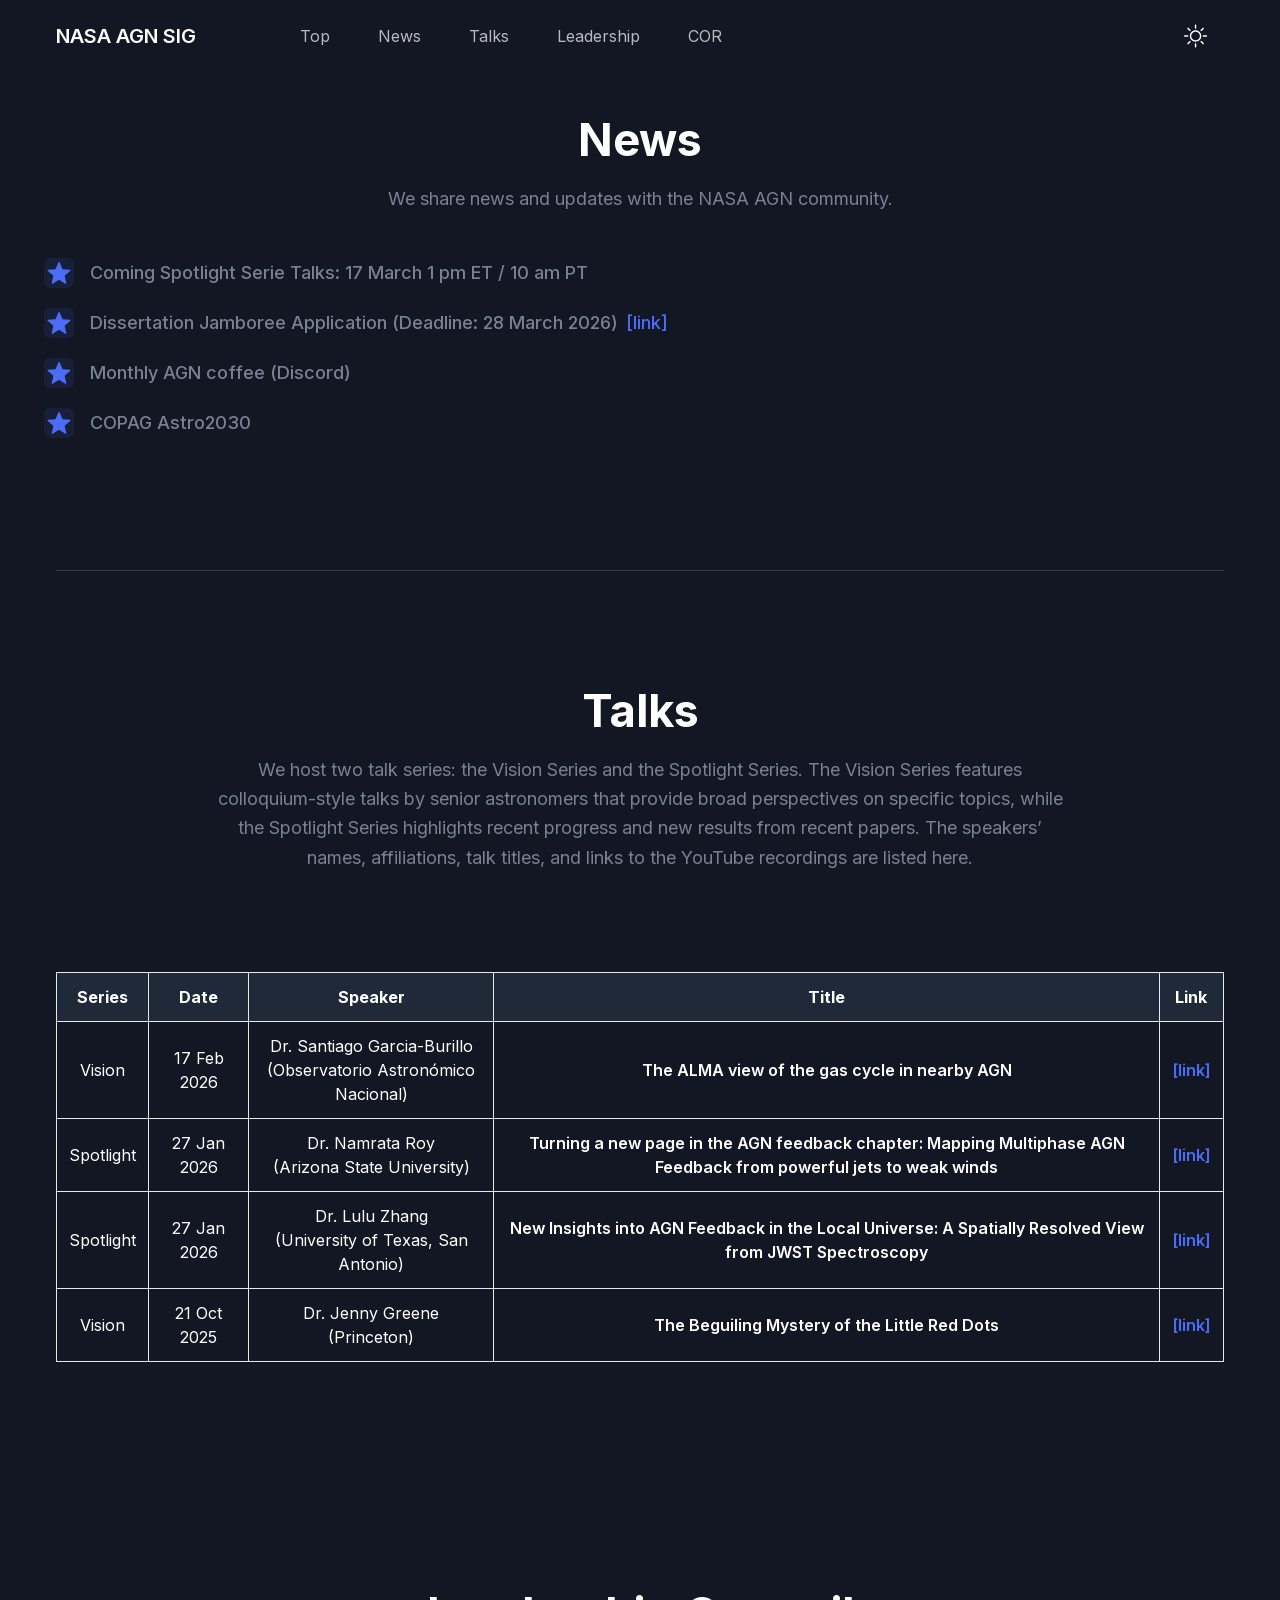
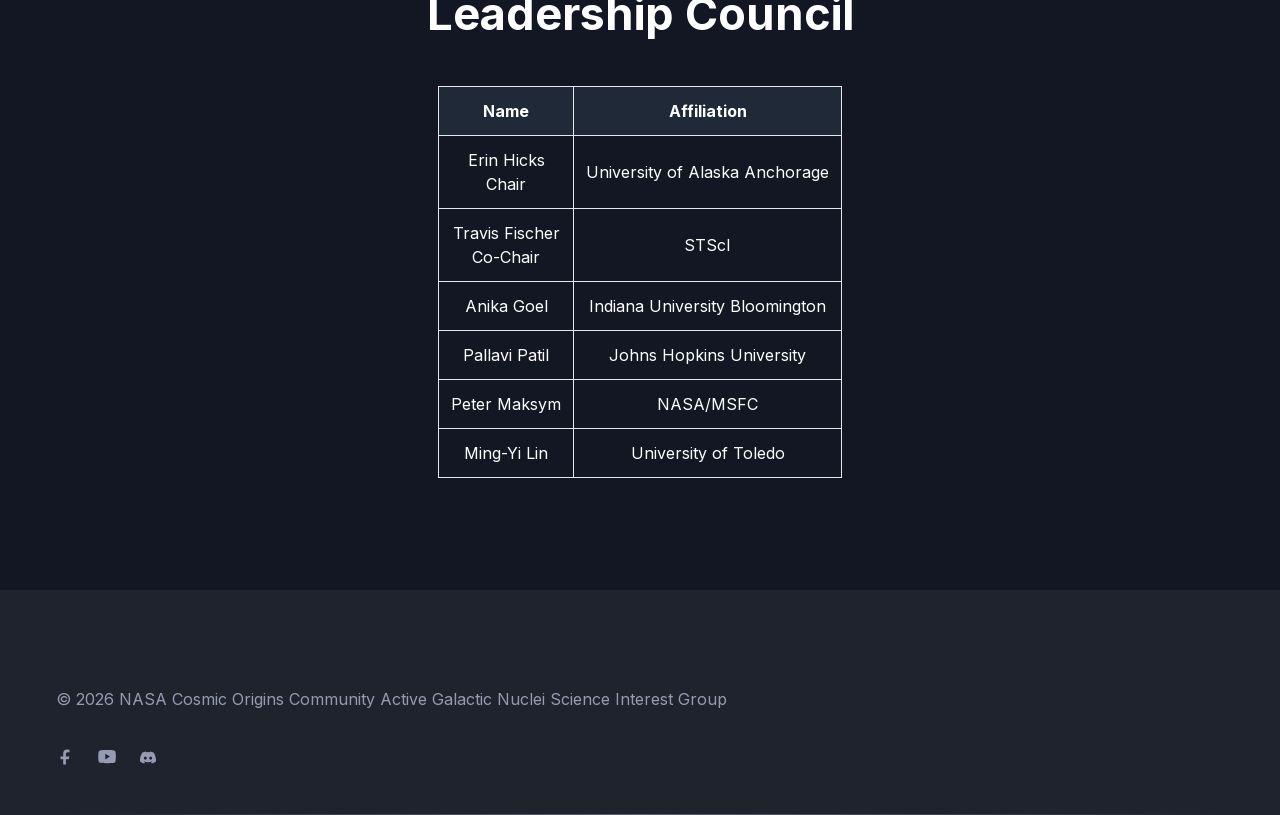
==== index.html @ 9bcfba27 "Initial deploy" ====
<!DOCTYPE html><!--bFSVMmEjmAoDOlh_6dHsH--><html lang="en"><head><meta charSet="utf-8"/><meta name="viewport" content="width=device-width, initial-scale=1"/><link rel="preload" href="/_next/static/media/83afe278b6a6bb3c-s.p.3a6ba036.woff2" as="font" crossorigin="" type="font/woff2"/><link rel="stylesheet" href="/_next/static/chunks/be5d3cec95a46faa.css" data-precedence="next"/><link rel="preload" as="script" fetchPriority="low" href="/_next/static/chunks/0fcf683b57993dc1.js"/><script src="/_next/static/chunks/82abf2d65f5428ae.js" async=""></script><script src="/_next/static/chunks/2378da1e627371ff.js" async=""></script><script src="/_next/static/chunks/f2f58a7e93290fbb.js" async=""></script><script src="/_next/static/chunks/turbopack-e36b8d037d338de2.js" async=""></script><script src="/_next/static/chunks/ff1a16fafef87110.js" async=""></script><script src="/_next/static/chunks/d2be314c3ece3fbe.js" async=""></script><script src="/_next/static/chunks/ee90f017f1dcc921.js" async=""></script><script src="/_next/static/chunks/90fae9d856a29812.js" async=""></script><meta name="next-size-adjust" content=""/><title>Free Next.js Template for Startup and SaaS</title><meta name="description" content="This is Home for Startup Nextjs Template"/><script src="/_next/static/chunks/a6dad97d9634a72d.js" noModule=""></script></head><body class="bg-[#FCFCFC] dark:bg-black inter_5972bc34-module__OU16Qa__className"><div hidden=""><!--$--><!--/$--></div><script>!function(){try{var d=document.documentElement,c=d.classList;c.remove('light','dark');var e=localStorage.getItem('theme');if(e){c.add(e|| '')}else{c.add('dark');}if(e==='light'||e==='dark'||!e)d.style.colorScheme=e||'dark'}catch(t){}}();</script><div class="isolate"><header class="header top-0 left-0 z-40 flex w-full items-center absolute bg-transparent"><div class="container"><div class="relative -mx-4 flex items-center justify-between"><div class="w-60 max-w-full px-4 xl:mr-12"><a class="text-xl font-semibold text-dark dark:text-white">NASA AGN SIG</a></div><div class="flex w-full items-center justify-between px-4"><div><button id="navbarToggler" aria-label="Mobile Menu" class="ring-primary absolute top-1/2 right-4 block translate-y-[-50%] rounded-lg px-3 py-[6px] focus:ring-2 lg:hidden"><span class="relative my-1.5 block h-0.5 w-[30px] bg-black transition-all duration-300 dark:bg-white  "></span><span class="relative my-1.5 block h-0.5 w-[30px] bg-black transition-all duration-300 dark:bg-white  "></span><span class="relative my-1.5 block h-0.5 w-[30px] bg-black transition-all duration-300 dark:bg-white  "></span></button><nav id="navbarCollapse" class="navbar border-body-color/50 dark:border-body-color/20 dark:bg-dark absolute right-0 z-30 w-[250px] rounded border-[.5px] bg-white px-6 py-4 duration-300 lg:visible lg:static lg:w-auto lg:border-none lg:!bg-transparent lg:p-0 lg:opacity-100 invisible top-[120%] opacity-0"><ul class="block lg:flex lg:space-x-12"><li class="group relative"><a target="_self" class="flex py-2 text-base lg:mr-0 lg:inline-flex lg:px-0 lg:py-6 text-dark hover:text-primary dark:text-white/70 dark:hover:text-white" href="#news">Top</a></li><li class="group relative"><a target="_self" class="flex py-2 text-base lg:mr-0 lg:inline-flex lg:px-0 lg:py-6 text-dark hover:text-primary dark:text-white/70 dark:hover:text-white" href="#news">News</a></li><li class="group relative"><a target="_self" class="flex py-2 text-base lg:mr-0 lg:inline-flex lg:px-0 lg:py-6 text-dark hover:text-primary dark:text-white/70 dark:hover:text-white" href="#talks">Talks</a></li><li class="group relative"><a target="_self" class="flex py-2 text-base lg:mr-0 lg:inline-flex lg:px-0 lg:py-6 text-dark hover:text-primary dark:text-white/70 dark:hover:text-white" href="#team">Leadership</a></li><li class="group relative"><a target="_blank" rel="noopener noreferrer" class="flex py-2 text-base lg:mr-0 lg:inline-flex lg:px-0 lg:py-6 text-dark hover:text-primary dark:text-white/70 dark:hover:text-white" href="https://science.nasa.gov/astrophysics/programs/cosmic-origins/community/agn-sig/">COR</a></li></ul></nav></div><div class="flex items-center justify-end pr-16 lg:pr-0"><div><button aria-label="theme toggler" class="flex items-center justify-center text-black rounded-full cursor-pointer bg-gray-2 dark:bg-dark-bg h-9 w-9 dark:text-white md:h-14 md:w-14"><svg viewBox="0 0 23 23" class="w-5 h-5 stroke-current dark:hidden md:h-6 md:w-6" fill="none"><path d="M9.55078 1.5C5.80078 1.5 1.30078 5.25 1.30078 11.25C1.30078 17.25 5.80078 21.75 11.8008 21.75C17.8008 21.75 21.5508 17.25 21.5508 13.5C13.3008 18.75 4.30078 9.75 9.55078 1.5Z" stroke-width="2" stroke-linecap="round" stroke-linejoin="round"></path></svg><svg viewBox="0 0 25 24" fill="none" xmlns="http://www.w3.org/2000/svg" class="hidden w-5 h-5 dark:block md:h-6 md:w-6"><mask id="path-1-inside-1_977:1934" fill="white"><path d="M12.0508 16.5C10.8573 16.5 9.71271 16.0259 8.8688 15.182C8.02489 14.3381 7.55078 13.1935 7.55078 12C7.55078 10.8065 8.02489 9.66193 8.8688 8.81802C9.71271 7.97411 10.8573 7.5 12.0508 7.5C13.2443 7.5 14.3888 7.97411 15.2328 8.81802C16.0767 9.66193 16.5508 10.8065 16.5508 12C16.5508 13.1935 16.0767 14.3381 15.2328 15.182C14.3888 16.0259 13.2443 16.5 12.0508 16.5ZM12.0508 18C13.6421 18 15.1682 17.3679 16.2934 16.2426C17.4186 15.1174 18.0508 13.5913 18.0508 12C18.0508 10.4087 17.4186 8.88258 16.2934 7.75736C15.1682 6.63214 13.6421 6 12.0508 6C10.4595 6 8.93336 6.63214 7.80814 7.75736C6.68292 8.88258 6.05078 10.4087 6.05078 12C6.05078 13.5913 6.68292 15.1174 7.80814 16.2426C8.93336 17.3679 10.4595 18 12.0508 18ZM12.0508 0C12.2497 0 12.4405 0.0790176 12.5811 0.21967C12.7218 0.360322 12.8008 0.551088 12.8008 0.75V3.75C12.8008 3.94891 12.7218 4.13968 12.5811 4.28033C12.4405 4.42098 12.2497 4.5 12.0508 4.5C11.8519 4.5 11.6611 4.42098 11.5205 4.28033C11.3798 4.13968 11.3008 3.94891 11.3008 3.75V0.75C11.3008 0.551088 11.3798 0.360322 11.5205 0.21967C11.6611 0.0790176 11.8519 0 12.0508 0V0ZM12.0508 19.5C12.2497 19.5 12.4405 19.579 12.5811 19.7197C12.7218 19.8603 12.8008 20.0511 12.8008 20.25V23.25C12.8008 23.4489 12.7218 23.6397 12.5811 23.7803C12.4405 23.921 12.2497 24 12.0508 24C11.8519 24 11.6611 23.921 11.5205 23.7803C11.3798 23.6397 11.3008 23.4489 11.3008 23.25V20.25C11.3008 20.0511 11.3798 19.8603 11.5205 19.7197C11.6611 19.579 11.8519 19.5 12.0508 19.5ZM24.0508 12C24.0508 12.1989 23.9718 12.3897 23.8311 12.5303C23.6905 12.671 23.4997 12.75 23.3008 12.75H20.3008C20.1019 12.75 19.9111 12.671 19.7705 12.5303C19.6298 12.3897 19.5508 12.1989 19.5508 12C19.5508 11.8011 19.6298 11.6103 19.7705 11.4697C19.9111 11.329 20.1019 11.25 20.3008 11.25H23.3008C23.4997 11.25 23.6905 11.329 23.8311 11.4697C23.9718 11.6103 24.0508 11.8011 24.0508 12ZM4.55078 12C4.55078 12.1989 4.47176 12.3897 4.33111 12.5303C4.19046 12.671 3.99969 12.75 3.80078 12.75H0.800781C0.601869 12.75 0.411103 12.671 0.270451 12.5303C0.129799 12.3897 0.0507813 12.1989 0.0507812 12C0.0507813 11.8011 0.129799 11.6103 0.270451 11.4697C0.411103 11.329 0.601869 11.25 0.800781 11.25H3.80078C3.99969 11.25 4.19046 11.329 4.33111 11.4697C4.47176 11.6103 4.55078 11.8011 4.55078 12ZM20.5363 3.5145C20.6769 3.65515 20.7559 3.84588 20.7559 4.04475C20.7559 4.24362 20.6769 4.43435 20.5363 4.575L18.4153 6.6975C18.3455 6.76713 18.2628 6.82235 18.1717 6.86C18.0806 6.89765 17.983 6.91699 17.8845 6.91692C17.6855 6.91678 17.4947 6.83758 17.354 6.69675C17.2844 6.62702 17.2292 6.54425 17.1915 6.45318C17.1539 6.36211 17.1345 6.26452 17.1346 6.16597C17.1348 5.96695 17.214 5.77613 17.3548 5.6355L19.4758 3.5145C19.6164 3.3739 19.8072 3.29491 20.006 3.29491C20.2049 3.29491 20.3956 3.3739 20.5363 3.5145ZM6.74678 17.304C6.88738 17.4446 6.96637 17.6354 6.96637 17.8342C6.96637 18.0331 6.88738 18.2239 6.74678 18.3645L4.62578 20.4855C4.48433 20.6221 4.29488 20.6977 4.09823 20.696C3.90158 20.6943 3.71347 20.6154 3.57442 20.4764C3.43536 20.3373 3.35648 20.1492 3.35478 19.9526C3.35307 19.7559 3.42866 19.5665 3.56528 19.425L5.68628 17.304C5.82693 17.1634 6.01766 17.0844 6.21653 17.0844C6.4154 17.0844 6.60614 17.1634 6.74678 17.304ZM20.5363 20.4855C20.3956 20.6261 20.2049 20.7051 20.006 20.7051C19.8072 20.7051 19.6164 20.6261 19.4758 20.4855L17.3548 18.3645C17.2182 18.223 17.1426 18.0336 17.1443 17.8369C17.146 17.6403 17.2249 17.4522 17.3639 17.3131C17.503 17.1741 17.6911 17.0952 17.8877 17.0935C18.0844 17.0918 18.2738 17.1674 18.4153 17.304L20.5363 19.425C20.6769 19.5656 20.7559 19.7564 20.7559 19.9552C20.7559 20.1541 20.6769 20.3449 20.5363 20.4855ZM6.74678 6.6975C6.60614 6.8381 6.4154 6.91709 6.21653 6.91709C6.01766 6.91709 5.82693 6.8381 5.68628 6.6975L3.56528 4.575C3.49365 4.50582 3.43651 4.42306 3.39721 4.33155C3.3579 4.24005 3.33721 4.14164 3.33634 4.04205C3.33548 3.94247 3.35445 3.84371 3.39216 3.75153C3.42988 3.65936 3.48557 3.57562 3.55598 3.5052C3.6264 3.43478 3.71014 3.37909 3.80232 3.34138C3.89449 3.30367 3.99325 3.2847 4.09283 3.28556C4.19242 3.28643 4.29083 3.30712 4.38233 3.34642C4.47384 3.38573 4.5566 3.44287 4.62578 3.5145L6.74678 5.6355C6.81663 5.70517 6.87204 5.78793 6.90985 5.87905C6.94766 5.97017 6.96712 6.06785 6.96712 6.1665C6.96712 6.26515 6.94766 6.36283 6.90985 6.45395C6.87204 6.54507 6.81663 6.62783 6.74678 6.6975Z"></path></mask><path d="M12.0508 16.5C10.8573 16.5 9.71271 16.0259 8.8688 15.182C8.02489 14.3381 7.55078 13.1935 7.55078 12C7.55078 10.8065 8.02489 9.66193 8.8688 8.81802C9.71271 7.97411 10.8573 7.5 12.0508 7.5C13.2443 7.5 14.3888 7.97411 15.2328 8.81802C16.0767 9.66193 16.5508 10.8065 16.5508 12C16.5508 13.1935 16.0767 14.3381 15.2328 15.182C14.3888 16.0259 13.2443 16.5 12.0508 16.5ZM12.0508 18C13.6421 18 15.1682 17.3679 16.2934 16.2426C17.4186 15.1174 18.0508 13.5913 18.0508 12C18.0508 10.4087 17.4186 8.88258 16.2934 7.75736C15.1682 6.63214 13.6421 6 12.0508 6C10.4595 6 8.93336 6.63214 7.80814 7.75736C6.68292 8.88258 6.05078 10.4087 6.05078 12C6.05078 13.5913 6.68292 15.1174 7.80814 16.2426C8.93336 17.3679 10.4595 18 12.0508 18ZM12.0508 0C12.2497 0 12.4405 0.0790176 12.5811 0.21967C12.7218 0.360322 12.8008 0.551088 12.8008 0.75V3.75C12.8008 3.94891 12.7218 4.13968 12.5811 4.28033C12.4405 4.42098 12.2497 4.5 12.0508 4.5C11.8519 4.5 11.6611 4.42098 11.5205 4.28033C11.3798 4.13968 11.3008 3.94891 11.3008 3.75V0.75C11.3008 0.551088 11.3798 0.360322 11.5205 0.21967C11.6611 0.0790176 11.8519 0 12.0508 0V0ZM12.0508 19.5C12.2497 19.5 12.4405 19.579 12.5811 19.7197C12.7218 19.8603 12.8008 20.0511 12.8008 20.25V23.25C12.8008 23.4489 12.7218 23.6397 12.5811 23.7803C12.4405 23.921 12.2497 24 12.0508 24C11.8519 24 11.6611 23.921 11.5205 23.7803C11.3798 23.6397 11.3008 23.4489 11.3008 23.25V20.25C11.3008 20.0511 11.3798 19.8603 11.5205 19.7197C11.6611 19.579 11.8519 19.5 12.0508 19.5ZM24.0508 12C24.0508 12.1989 23.9718 12.3897 23.8311 12.5303C23.6905 12.671 23.4997 12.75 23.3008 12.75H20.3008C20.1019 12.75 19.9111 12.671 19.7705 12.5303C19.6298 12.3897 19.5508 12.1989 19.5508 12C19.5508 11.8011 19.6298 11.6103 19.7705 11.4697C19.9111 11.329 20.1019 11.25 20.3008 11.25H23.3008C23.4997 11.25 23.6905 11.329 23.8311 11.4697C23.9718 11.6103 24.0508 11.8011 24.0508 12ZM4.55078 12C4.55078 12.1989 4.47176 12.3897 4.33111 12.5303C4.19046 12.671 3.99969 12.75 3.80078 12.75H0.800781C0.601869 12.75 0.411103 12.671 0.270451 12.5303C0.129799 12.3897 0.0507813 12.1989 0.0507812 12C0.0507813 11.8011 0.129799 11.6103 0.270451 11.4697C0.411103 11.329 0.601869 11.25 0.800781 11.25H3.80078C3.99969 11.25 4.19046 11.329 4.33111 11.4697C4.47176 11.6103 4.55078 11.8011 4.55078 12ZM20.5363 3.5145C20.6769 3.65515 20.7559 3.84588 20.7559 4.04475C20.7559 4.24362 20.6769 4.43435 20.5363 4.575L18.4153 6.6975C18.3455 6.76713 18.2628 6.82235 18.1717 6.86C18.0806 6.89765 17.983 6.91699 17.8845 6.91692C17.6855 6.91678 17.4947 6.83758 17.354 6.69675C17.2844 6.62702 17.2292 6.54425 17.1915 6.45318C17.1539 6.36211 17.1345 6.26452 17.1346 6.16597C17.1348 5.96695 17.214 5.77613 17.3548 5.6355L19.4758 3.5145C19.6164 3.3739 19.8072 3.29491 20.006 3.29491C20.2049 3.29491 20.3956 3.3739 20.5363 3.5145ZM6.74678 17.304C6.88738 17.4446 6.96637 17.6354 6.96637 17.8342C6.96637 18.0331 6.88738 18.2239 6.74678 18.3645L4.62578 20.4855C4.48433 20.6221 4.29488 20.6977 4.09823 20.696C3.90158 20.6943 3.71347 20.6154 3.57442 20.4764C3.43536 20.3373 3.35648 20.1492 3.35478 19.9526C3.35307 19.7559 3.42866 19.5665 3.56528 19.425L5.68628 17.304C5.82693 17.1634 6.01766 17.0844 6.21653 17.0844C6.4154 17.0844 6.60614 17.1634 6.74678 17.304ZM20.5363 20.4855C20.3956 20.6261 20.2049 20.7051 20.006 20.7051C19.8072 20.7051 19.6164 20.6261 19.4758 20.4855L17.3548 18.3645C17.2182 18.223 17.1426 18.0336 17.1443 17.8369C17.146 17.6403 17.2249 17.4522 17.3639 17.3131C17.503 17.1741 17.6911 17.0952 17.8877 17.0935C18.0844 17.0918 18.2738 17.1674 18.4153 17.304L20.5363 19.425C20.6769 19.5656 20.7559 19.7564 20.7559 19.9552C20.7559 20.1541 20.6769 20.3449 20.5363 20.4855ZM6.74678 6.6975C6.60614 6.8381 6.4154 6.91709 6.21653 6.91709C6.01766 6.91709 5.82693 6.8381 5.68628 6.6975L3.56528 4.575C3.49365 4.50582 3.43651 4.42306 3.39721 4.33155C3.3579 4.24005 3.33721 4.14164 3.33634 4.04205C3.33548 3.94247 3.35445 3.84371 3.39216 3.75153C3.42988 3.65936 3.48557 3.57562 3.55598 3.5052C3.6264 3.43478 3.71014 3.37909 3.80232 3.34138C3.89449 3.30367 3.99325 3.2847 4.09283 3.28556C4.19242 3.28643 4.29083 3.30712 4.38233 3.34642C4.47384 3.38573 4.5566 3.44287 4.62578 3.5145L6.74678 5.6355C6.81663 5.70517 6.87204 5.78793 6.90985 5.87905C6.94766 5.97017 6.96712 6.06785 6.96712 6.1665C6.96712 6.26515 6.94766 6.36283 6.90985 6.45395C6.87204 6.54507 6.81663 6.62783 6.74678 6.6975Z" fill="black" stroke="white" stroke-width="2" mask="url(#path-1-inside-1_977:1934)"></path></svg></button></div></div></div></div></div></header><section id="news" class="scroll-mt-24"><section id="about" class="pt-16 md:pt-20 lg:pt-28"><div class="container"><div class="border-b border-body-color/[.15] pb-16 dark:border-white/[.15] md:pb-20 lg:pb-28"><div class="-mx-4 flex flex-wrap items-center"><div class="w-full px-4"><div class="w-full mx-auto text-center" style="max-width:850px;margin-bottom:44px"><h2 class="mb-4 text-3xl font-bold leading-tight! text-black dark:text-white sm:text-4xl md:text-[45px]">News</h2><p class="text-base leading-relaxed! text-body-color md:text-lg">We share news and updates with the NASA AGN community.</p></div><div class="mb-12 max-w-[1000px] lg:mb-0" data-wow-delay=".15s"><div class="mx-[-12px] flex flex-wrap"><div class="space-y-3"><p class="text-body-color mb-5 flex items-center text-lg font-medium"><span class="bg-primary/10 text-primary mr-4 flex h-[30px] w-[30px] items-center justify-center rounded-md"><svg xmlns="http://www.w3.org/2000/svg" fill="none" viewBox="0 0 24 24" class="fill-current"><path stroke-linecap="round" stroke-linejoin="round" d="M11.48 3.499a.562.562 0 0 1 1.04 0l2.125 5.111a.563.563 0 0 0 .475.345l5.518.442c.499.04.701.663.321.988l-4.204 3.602a.563.563 0 0 0-.182.557l1.285 5.385a.562.562 0 0 1-.84.61l-4.725-2.885a.562.562 0 0 0-.586 0L6.982 20.54a.562.562 0 0 1-.84-.61l1.285-5.386a.562.562 0 0 0-.182-.557l-4.204-3.602a.562.562 0 0 1 .321-.988l5.518-.442a.563.563 0 0 0 .475-.345L11.48 3.5Z"></path></svg></span><span>Coming Spotlight Serie Talks: 17 March 1 pm ET / 10 am PT</span></p><p class="text-body-color mb-5 flex items-center text-lg font-medium"><span class="bg-primary/10 text-primary mr-4 flex h-[30px] w-[30px] items-center justify-center rounded-md"><svg xmlns="http://www.w3.org/2000/svg" fill="none" viewBox="0 0 24 24" class="fill-current"><path stroke-linecap="round" stroke-linejoin="round" d="M11.48 3.499a.562.562 0 0 1 1.04 0l2.125 5.111a.563.563 0 0 0 .475.345l5.518.442c.499.04.701.663.321.988l-4.204 3.602a.563.563 0 0 0-.182.557l1.285 5.385a.562.562 0 0 1-.84.61l-4.725-2.885a.562.562 0 0 0-.586 0L6.982 20.54a.562.562 0 0 1-.84-.61l1.285-5.386a.562.562 0 0 0-.182-.557l-4.204-3.602a.562.562 0 0 1 .321-.988l5.518-.442a.563.563 0 0 0 .475-.345L11.48 3.5Z"></path></svg></span><span>Dissertation Jamboree Application (Deadline: 28 March 2026)<a href="https://docs.google.com/forms/d/e/1FAIpQLSeufuTliApMdP2cmGTt98EdLHVEEn6C9bklxa4jD6l01lXUZQ/viewform" target="_blank" rel="noopener noreferrer" class="ml-2 text-primary hover:underline">[link]</a></span></p><p class="text-body-color mb-5 flex items-center text-lg font-medium"><span class="bg-primary/10 text-primary mr-4 flex h-[30px] w-[30px] items-center justify-center rounded-md"><svg xmlns="http://www.w3.org/2000/svg" fill="none" viewBox="0 0 24 24" class="fill-current"><path stroke-linecap="round" stroke-linejoin="round" d="M11.48 3.499a.562.562 0 0 1 1.04 0l2.125 5.111a.563.563 0 0 0 .475.345l5.518.442c.499.04.701.663.321.988l-4.204 3.602a.563.563 0 0 0-.182.557l1.285 5.385a.562.562 0 0 1-.84.61l-4.725-2.885a.562.562 0 0 0-.586 0L6.982 20.54a.562.562 0 0 1-.84-.61l1.285-5.386a.562.562 0 0 0-.182-.557l-4.204-3.602a.562.562 0 0 1 .321-.988l5.518-.442a.563.563 0 0 0 .475-.345L11.48 3.5Z"></path></svg></span><span>Monthly AGN coffee (Discord)</span></p><p class="text-body-color mb-5 flex items-center text-lg font-medium"><span class="bg-primary/10 text-primary mr-4 flex h-[30px] w-[30px] items-center justify-center rounded-md"><svg xmlns="http://www.w3.org/2000/svg" fill="none" viewBox="0 0 24 24" class="fill-current"><path stroke-linecap="round" stroke-linejoin="round" d="M11.48 3.499a.562.562 0 0 1 1.04 0l2.125 5.111a.563.563 0 0 0 .475.345l5.518.442c.499.04.701.663.321.988l-4.204 3.602a.563.563 0 0 0-.182.557l1.285 5.385a.562.562 0 0 1-.84.61l-4.725-2.885a.562.562 0 0 0-.586 0L6.982 20.54a.562.562 0 0 1-.84-.61l1.285-5.386a.562.562 0 0 0-.182-.557l-4.204-3.602a.562.562 0 0 1 .321-.988l5.518-.442a.563.563 0 0 0 .475-.345L11.48 3.5Z"></path></svg></span><span>COPAG Astro2030</span></p></div></div></div></div></div></div></div></section></section><section id="talks" class="scroll-mt-24"><section id="features" class="py-16 md:py-20 lg:py-28"><div class="container mx-auto"><div class="w-full mx-auto text-center" style="max-width:850px;margin-bottom:100px"><h2 class="mb-4 text-3xl font-bold leading-tight! text-black dark:text-white sm:text-4xl md:text-[45px]">Talks</h2><p class="text-base leading-relaxed! text-body-color md:text-lg">We host two talk series: the Vision Series and the Spotlight Series. 
            The Vision Series features colloquium-style talks by senior astronomers that provide broad perspectives 
            on specific topics, while the Spotlight Series highlights recent progress and new results from recent papers.
            The speakers’ names, affiliations, talk titles, and links to the YouTube recordings are listed here.</p></div><table class="mx-auto border-collapse"><thead><tr class="bg-gray-100 dark:bg-gray-800 text-center"><th class="p-3 border">Series</th><th class="p-3 border">Date</th><th class="p-3 border">Speaker</th><th class="p-3 border">Title</th><th class="p-3 border">Link</th></tr></thead><tbody><tr class="text-center"><td class="p-3 border">Vision</td><td class="p-3 border">17 Feb 2026</td><td class="p-3 border whitespace-pre-line">Dr. Santiago Garcia-Burillo 
(Observatorio Astronómico Nacional)</td><td class="p-3 border font-semibold">The ALMA view of the gas cycle in nearby AGN</td><td class="p-3 border font-semibold"><a href="https://youtu.be/9CH5QxFyXm8" target="_blank" rel="noopener noreferrer" class="text-primary hover:underline">[link]</a></td></tr><tr class="text-center"><td class="p-3 border">Spotlight</td><td class="p-3 border">27 Jan 2026</td><td class="p-3 border whitespace-pre-line">Dr. Namrata Roy 
(Arizona State University)</td><td class="p-3 border font-semibold">Turning a new page in the AGN feedback chapter: Mapping Multiphase AGN Feedback from powerful jets to weak winds</td><td class="p-3 border font-semibold"><a href="https://www.youtube.com/watch?v=Hy_y2V-ODFo&amp;t=209s" target="_blank" rel="noopener noreferrer" class="text-primary hover:underline">[link]</a></td></tr><tr class="text-center"><td class="p-3 border">Spotlight</td><td class="p-3 border">27 Jan 2026</td><td class="p-3 border whitespace-pre-line">Dr. Lulu Zhang 
(University of Texas, San Antonio)</td><td class="p-3 border font-semibold">New Insights into AGN Feedback in the Local Universe: A Spatially Resolved View from JWST Spectroscopy</td><td class="p-3 border font-semibold"><a href="https://www.youtube.com/watch?v=Hy_y2V-ODFo&amp;t=1891s" target="_blank" rel="noopener noreferrer" class="text-primary hover:underline">[link]</a></td></tr><tr class="text-center"><td class="p-3 border">Vision</td><td class="p-3 border">21 Oct 2025</td><td class="p-3 border whitespace-pre-line">Dr. Jenny Greene 
(Princeton)</td><td class="p-3 border font-semibold">The Beguiling Mystery of the Little Red Dots</td><td class="p-3 border font-semibold"><a href="https://youtu.be/qa1kg6Gb5_4" target="_blank" rel="noopener noreferrer" class="text-primary hover:underline">[link]</a></td></tr></tbody></table></div></section></section><section id="team" class="scroll-mt-24"><section id="features" class="py-16 md:py-20 lg:py-28"><div class="container"><div class="w-full mx-auto text-center" style="max-width:850px;margin-bottom:44px"><h2 class="mb-4 text-3xl font-bold leading-tight! text-black dark:text-white sm:text-4xl md:text-[45px]">Leadership Council</h2><p class="text-base leading-relaxed! text-body-color md:text-lg"></p></div><table class="mx-auto border-collapse"><thead><tr class="bg-gray-100 dark:bg-gray-800 text-center"><th class="p-3 border">Name</th><th class="p-3 border">Affiliation</th></tr></thead><tbody><tr class="text-center"><td class="p-3 border whitespace-pre-line">Erin Hicks 
Chair</td><td class="p-3 border">University of Alaska Anchorage</td></tr><tr class="text-center"><td class="p-3 border whitespace-pre-line">Travis Fischer 
Co-Chair</td><td class="p-3 border">STScI</td></tr><tr class="text-center"><td class="p-3 border whitespace-pre-line">Anika Goel</td><td class="p-3 border">Indiana University Bloomington</td></tr><tr class="text-center"><td class="p-3 border whitespace-pre-line">Pallavi Patil</td><td class="p-3 border">Johns Hopkins University</td></tr><tr class="text-center"><td class="p-3 border whitespace-pre-line">Peter Maksym</td><td class="p-3 border">NASA/MSFC</td></tr><tr class="text-center"><td class="p-3 border whitespace-pre-line">Ming-Yi Lin</td><td class="p-3 border">University of Toledo</td></tr></tbody></table></div></section></section><!--$--><!--/$--><footer class="relative z-10 bg-white pt-16 dark:bg-gray-dark md:pt-20 lg:pt-24"><div class="container"><div class="-mx-4 flex flex-wrap"><div class="w-full px-4"><div class="mb-12"><p class="mb-9 text-base leading-relaxed text-body-color dark:text-body-color-dark">© 2026 NASA Cosmic Origins Community Active Galactic Nuclei Science Interest Group</p><div class="flex items-center"><a href="/" aria-label="social-link" target="_blank" rel="noopener noreferrer" class="mr-6 text-body-color duration-300 hover:text-primary dark:text-body-color-dark dark:hover:text-primary"><svg width="18" height="18" viewBox="0 0 22 22" fill="none" xmlns="http://www.w3.org/2000/svg"><path d="M12.1 10.4939V7.42705C12.1 6.23984 13.085 5.27741 14.3 5.27741H16.5V2.05296L13.5135 1.84452C10.9664 1.66676 8.8 3.63781 8.8 6.13287V10.4939H5.5V13.7183H8.8V20.1667H12.1V13.7183H15.4L16.5 10.4939H12.1Z" fill="currentColor"></path></svg></a><a href="/" aria-label="social-link" target="_blank" rel="noopener noreferrer" class="mr-6 text-body-color duration-300 hover:text-primary dark:text-body-color-dark dark:hover:text-primary"><svg width="18" height="14" viewBox="0 0 18 14" class="fill-current"><path d="M17.5058 2.07119C17.3068 1.2488 16.7099 0.609173 15.9423 0.395963C14.5778 7.26191e-08 9.0627 0 9.0627 0C9.0627 0 3.54766 7.26191e-08 2.18311 0.395963C1.41555 0.609173 0.818561 1.2488 0.619565 2.07119C0.25 3.56366 0.25 6.60953 0.25 6.60953C0.25 6.60953 0.25 9.68585 0.619565 11.1479C0.818561 11.9703 1.41555 12.6099 2.18311 12.8231C3.54766 13.2191 9.0627 13.2191 9.0627 13.2191C9.0627 13.2191 14.5778 13.2191 15.9423 12.8231C16.7099 12.6099 17.3068 11.9703 17.5058 11.1479C17.8754 9.68585 17.8754 6.60953 17.8754 6.60953C17.8754 6.60953 17.8754 3.56366 17.5058 2.07119ZM7.30016 9.44218V3.77687L11.8771 6.60953L7.30016 9.44218Z"></path></svg></a><a href="https://discord.gg/YOUR_INVITE" aria-label="discord" target="_blank" rel="noopener noreferrer" class="mr-6 text-body-color duration-300 hover:text-primary dark:text-body-color-dark dark:hover:text-primary"><svg xmlns="http://www.w3.org/2000/svg" width="17" height="17" fill="currentColor" viewBox="0 0 17 16"><path d="M13.545 2.907a13.2 13.2 0 0 0-3.257-1.011.05.05 0 0 0-.052.025c-.141.25-.297.577-.406.833a12.2 12.2 0 0 0-3.658 0 8 8 0 0 0-.412-.833.05.05 0 0 0-.052-.025c-1.125.194-2.22.534-3.257 1.011a.04.04 0 0 0-.021.018C.356 6.024-.213 9.047.066 12.032q.003.022.021.037a13.3 13.3 0 0 0 3.995 2.02.05.05 0 0 0 .056-.019q.463-.63.818-1.329a.05.05 0 0 0-.01-.059l-.018-.011a9 9 0 0 1-1.248-.595.05.05 0 0 1-.02-.066l.015-.019q.127-.095.248-.195a.05.05 0 0 1 .051-.007c2.619 1.196 5.454 1.196 8.041 0a.05.05 0 0 1 .053.007q.121.1.248.195a.05.05 0 0 1-.004.085 8 8 0 0 1-1.249.594.05.05 0 0 0-.03.03.05.05 0 0 0 .003.041c.24.465.515.909.817 1.329a.05.05 0 0 0 .056.019 13.2 13.2 0 0 0 4.001-2.02.05.05 0 0 0 .021-.037c.334-3.451-.559-6.449-2.366-9.106a.03.03 0 0 0-.02-.019m-8.198 7.307c-.789 0-1.438-.724-1.438-1.612s.637-1.613 1.438-1.613c.807 0 1.45.73 1.438 1.613 0 .888-.637 1.612-1.438 1.612m5.316 0c-.788 0-1.438-.724-1.438-1.612s.637-1.613 1.438-1.613c.807 0 1.451.73 1.438 1.613 0 .888-.631 1.612-1.438 1.612"></path></svg></a></div></div></div></div><div class="h-px w-full bg-linear-to-r from-transparent via-[#D2D8E183] to-transparent dark:via-[#959CB183]"></div></div></footer></div><div class="fixed right-8 bottom-8 z-99"></div><script src="/_next/static/chunks/0fcf683b57993dc1.js" id="_R_" async=""></script><script>(self.__next_f=self.__next_f||[]).push([0])</script><script>self.__next_f.push([1,"1:\"$Sreact.fragment\"\n2:I[92825,[\"/_next/static/chunks/ff1a16fafef87110.js\",\"/_next/static/chunks/d2be314c3ece3fbe.js\"],\"ClientSegmentRoot\"]\n3:I[53642,[\"/_next/static/chunks/ee90f017f1dcc921.js\"],\"default\"]\n4:I[39756,[\"/_next/static/chunks/ff1a16fafef87110.js\",\"/_next/static/chunks/d2be314c3ece3fbe.js\"],\"default\"]\n5:I[37457,[\"/_next/static/chunks/ff1a16fafef87110.js\",\"/_next/static/chunks/d2be314c3ece3fbe.js\"],\"default\"]\n7:I[43173,[\"/_next/static/chunks/ee90f017f1dcc921.js\",\"/_next/static/chunks/90fae9d856a29812.js\"],\"default\"]\nf:I[68027,[\"/_next/static/chunks/ff1a16fafef87110.js\",\"/_next/static/chunks/d2be314c3ece3fbe.js\"],\"default\"]\n:HL[\"/_next/static/chunks/be5d3cec95a46faa.css\",\"style\"]\n:HL[\"/_next/static/media/83afe278b6a6bb3c-s.p.3a6ba036.woff2\",\"font\",{\"crossOrigin\":\"\",\"type\":\"font/woff2\"}]\n"])</script><script>self.__next_f.push([1,"0:{\"P\":null,\"b\":\"bFSVMmEjmAoDOlh_6dHsH\",\"c\":[\"\",\"\"],\"q\":\"\",\"i\":false,\"f\":[[[\"\",{\"children\":[\"__PAGE__\",{}]},\"$undefined\",\"$undefined\",true],[[\"$\",\"$1\",\"c\",{\"children\":[[[\"$\",\"link\",\"0\",{\"rel\":\"stylesheet\",\"href\":\"/_next/static/chunks/be5d3cec95a46faa.css\",\"precedence\":\"next\",\"crossOrigin\":\"$undefined\",\"nonce\":\"$undefined\"}],[\"$\",\"script\",\"script-0\",{\"src\":\"/_next/static/chunks/ee90f017f1dcc921.js\",\"async\":true,\"nonce\":\"$undefined\"}]],[\"$\",\"$L2\",null,{\"Component\":\"$3\",\"slots\":{\"children\":[\"$\",\"$L4\",null,{\"parallelRouterKey\":\"children\",\"error\":\"$undefined\",\"errorStyles\":\"$undefined\",\"errorScripts\":\"$undefined\",\"template\":[\"$\",\"$L5\",null,{}],\"templateStyles\":\"$undefined\",\"templateScripts\":\"$undefined\",\"notFound\":[[[\"$\",\"title\",null,{\"children\":\"404: This page could not be found.\"}],[\"$\",\"div\",null,{\"style\":{\"fontFamily\":\"system-ui,\\\"Segoe UI\\\",Roboto,Helvetica,Arial,sans-serif,\\\"Apple Color Emoji\\\",\\\"Segoe UI Emoji\\\"\",\"height\":\"100vh\",\"textAlign\":\"center\",\"display\":\"flex\",\"flexDirection\":\"column\",\"alignItems\":\"center\",\"justifyContent\":\"center\"},\"children\":[\"$\",\"div\",null,{\"children\":[[\"$\",\"style\",null,{\"dangerouslySetInnerHTML\":{\"__html\":\"body{color:#000;background:#fff;margin:0}.next-error-h1{border-right:1px solid rgba(0,0,0,.3)}@media (prefers-color-scheme:dark){body{color:#fff;background:#000}.next-error-h1{border-right:1px solid rgba(255,255,255,.3)}}\"}}],[\"$\",\"h1\",null,{\"className\":\"next-error-h1\",\"style\":{\"display\":\"inline-block\",\"margin\":\"0 20px 0 0\",\"padding\":\"0 23px 0 0\",\"fontSize\":24,\"fontWeight\":500,\"verticalAlign\":\"top\",\"lineHeight\":\"49px\"},\"children\":404}],[\"$\",\"div\",null,{\"style\":{\"display\":\"inline-block\"},\"children\":[\"$\",\"h2\",null,{\"style\":{\"fontSize\":14,\"fontWeight\":400,\"lineHeight\":\"49px\",\"margin\":0},\"children\":\"This page could not be found.\"}]}]]}]}]],[]],\"forbidden\":\"$undefined\",\"unauthorized\":\"$undefined\"}]},\"serverProvidedParams\":{\"params\":{},\"promises\":[\"$@6\"]}}]]}],{\"children\":[[\"$\",\"$1\",\"c\",{\"children\":[[[\"$\",\"$L7\",null,{}],[\"$\",\"section\",null,{\"id\":\"news\",\"className\":\"scroll-mt-24\",\"children\":[\"$\",\"section\",null,{\"id\":\"about\",\"className\":\"pt-16 md:pt-20 lg:pt-28\",\"children\":[\"$\",\"div\",null,{\"className\":\"container\",\"children\":[\"$\",\"div\",null,{\"className\":\"border-b border-body-color/[.15] pb-16 dark:border-white/[.15] md:pb-20 lg:pb-28\",\"children\":[\"$\",\"div\",null,{\"className\":\"-mx-4 flex flex-wrap items-center\",\"children\":[\"$\",\"div\",null,{\"className\":\"w-full px-4\",\"children\":[[\"$\",\"div\",null,{\"className\":\"w-full mx-auto text-center\",\"style\":{\"maxWidth\":\"850px\",\"marginBottom\":\"44px\"},\"children\":[[\"$\",\"h2\",null,{\"className\":\"mb-4 text-3xl font-bold leading-tight! text-black dark:text-white sm:text-4xl md:text-[45px]\",\"children\":\"News\"}],[\"$\",\"p\",null,{\"className\":\"text-base leading-relaxed! text-body-color md:text-lg\",\"children\":\"We share news and updates with the NASA AGN community.\"}]]}],[\"$\",\"div\",null,{\"className\":\"mb-12 max-w-[1000px] lg:mb-0\",\"data-wow-delay\":\".15s\",\"children\":[\"$\",\"div\",null,{\"className\":\"mx-[-12px] flex flex-wrap\",\"children\":[\"$\",\"div\",null,{\"className\":\"space-y-3\",\"children\":[[\"$\",\"p\",null,{\"className\":\"text-body-color mb-5 flex items-center text-lg font-medium\",\"children\":[[\"$\",\"span\",null,{\"className\":\"bg-primary/10 text-primary mr-4 flex h-[30px] w-[30px] items-center justify-center rounded-md\",\"children\":[\"$\",\"svg\",null,{\"xmlns\":\"http://www.w3.org/2000/svg\",\"fill\":\"none\",\"viewBox\":\"0 0 24 24\",\"className\":\"fill-current\",\"children\":[\"$\",\"path\",null,{\"strokeLinecap\":\"round\",\"strokeLinejoin\":\"round\",\"d\":\"M11.48 3.499a.562.562 0 0 1 1.04 0l2.125 5.111a.563.563 0 0 0 .475.345l5.518.442c.499.04.701.663.321.988l-4.204 3.602a.563.563 0 0 0-.182.557l1.285 5.385a.562.562 0 0 1-.84.61l-4.725-2.885a.562.562 0 0 0-.586 0L6.982 20.54a.562.562 0 0 1-.84-.61l1.285-5.386a.562.562 0 0 0-.182-.557l-4.204-3.602a.562.562 0 0 1 .321-.988l5.518-.442a.563.563 0 0 0 .475-.345L11.48 3.5Z\"}]}]}],[\"$\",\"span\",null,{\"children\":[\"Coming Spotlight Serie Talks: 17 March 1 pm ET / 10 am PT\",\"$undefined\"]}]]}],[\"$\",\"p\",null,{\"className\":\"text-body-color mb-5 flex items-center text-lg font-medium\",\"children\":[[\"$\",\"span\",null,{\"className\":\"bg-primary/10 text-primary mr-4 flex h-[30px] w-[30px] items-center justify-center rounded-md\",\"children\":\"$0:f:0:1:1:children:0:props:children:0:1:props:children:props:children:props:children:props:children:props:children:props:children:1:props:children:props:children:props:children:0:props:children:0:props:children\"}],[\"$\",\"span\",null,{\"children\":[\"Dissertation Jamboree Application (Deadline: 28 March 2026)\",[\"$\",\"a\",null,{\"href\":\"https://docs.google.com/forms/d/e/1FAIpQLSeufuTliApMdP2cmGTt98EdLHVEEn6C9bklxa4jD6l01lXUZQ/viewform\",\"target\":\"_blank\",\"rel\":\"noopener noreferrer\",\"className\":\"ml-2 text-primary hover:underline\",\"children\":\"[link]\"}]]}]]}],\"$L8\",\"$L9\"]}]}]}]]}]}]}]}]}]}],\"$La\",\"$Lb\"],[\"$Lc\"],\"$Ld\"]}],{},null,false,false]},null,false,false],\"$Le\",false]],\"m\":\"$undefined\",\"G\":[\"$f\",[]],\"S\":true}\n"])</script><script>self.__next_f.push([1,"10:I[97367,[\"/_next/static/chunks/ff1a16fafef87110.js\",\"/_next/static/chunks/d2be314c3ece3fbe.js\"],\"OutletBoundary\"]\n11:\"$Sreact.suspense\"\n13:I[97367,[\"/_next/static/chunks/ff1a16fafef87110.js\",\"/_next/static/chunks/d2be314c3ece3fbe.js\"],\"ViewportBoundary\"]\n15:I[97367,[\"/_next/static/chunks/ff1a16fafef87110.js\",\"/_next/static/chunks/d2be314c3ece3fbe.js\"],\"MetadataBoundary\"]\n8:[\"$\",\"p\",null,{\"className\":\"text-body-color mb-5 flex items-center text-lg font-medium\",\"children\":[[\"$\",\"span\",null,{\"className\":\"bg-primary/10 text-primary mr-4 flex h-[30px] w-[30px] items-center justify-center rounded-md\",\"children\":\"$0:f:0:1:1:children:0:props:children:0:1:props:children:props:children:props:children:props:children:props:children:props:children:1:props:children:props:children:props:children:0:props:children:0:props:children\"}],[\"$\",\"span\",null,{\"children\":[\"Monthly AGN coffee (Discord)\",\"$undefined\"]}]]}]\n9:[\"$\",\"p\",null,{\"className\":\"text-body-color mb-5 flex items-center text-lg font-medium\",\"children\":[[\"$\",\"span\",null,{\"className\":\"bg-primary/10 text-primary mr-4 flex h-[30px] w-[30px] items-center justify-center rounded-md\",\"children\":\"$0:f:0:1:1:children:0:props:children:0:1:props:children:props:children:props:children:props:children:props:children:props:children:1:props:children:props:children:props:children:0:props:children:0:props:children\"}],[\"$\",\"span\",null,{\"children\":[\"COPAG Astro2030\",\"$undefined\"]}]]}]\n"])</script><script>self.__next_f.push([1,"a:[\"$\",\"section\",null,{\"id\":\"talks\",\"className\":\"scroll-mt-24\",\"children\":[\"$\",\"section\",null,{\"id\":\"features\",\"className\":\"py-16 md:py-20 lg:py-28\",\"children\":[\"$\",\"div\",null,{\"className\":\"container mx-auto\",\"children\":[[\"$\",\"div\",null,{\"className\":\"w-full mx-auto text-center\",\"style\":{\"maxWidth\":\"850px\",\"marginBottom\":\"100px\"},\"children\":[[\"$\",\"h2\",null,{\"className\":\"mb-4 text-3xl font-bold leading-tight! text-black dark:text-white sm:text-4xl md:text-[45px]\",\"children\":\"Talks\"}],[\"$\",\"p\",null,{\"className\":\"text-base leading-relaxed! text-body-color md:text-lg\",\"children\":\"We host two talk series: the Vision Series and the Spotlight Series. \\n            The Vision Series features colloquium-style talks by senior astronomers that provide broad perspectives \\n            on specific topics, while the Spotlight Series highlights recent progress and new results from recent papers.\\n            The speakers’ names, affiliations, talk titles, and links to the YouTube recordings are listed here.\"}]]}],[\"$\",\"table\",null,{\"className\":\"mx-auto border-collapse\",\"children\":[[\"$\",\"thead\",null,{\"children\":[\"$\",\"tr\",null,{\"className\":\"bg-gray-100 dark:bg-gray-800 text-center\",\"children\":[[\"$\",\"th\",null,{\"className\":\"p-3 border\",\"children\":\"Series\"}],[\"$\",\"th\",null,{\"className\":\"p-3 border\",\"children\":\"Date\"}],[\"$\",\"th\",null,{\"className\":\"p-3 border\",\"children\":\"Speaker\"}],[\"$\",\"th\",null,{\"className\":\"p-3 border\",\"children\":\"Title\"}],[\"$\",\"th\",null,{\"className\":\"p-3 border\",\"children\":\"Link\"}]]}]}],[\"$\",\"tbody\",null,{\"children\":[[\"$\",\"tr\",\"4\",{\"className\":\"text-center\",\"children\":[[\"$\",\"td\",null,{\"className\":\"p-3 border\",\"children\":\"Vision\"}],[\"$\",\"td\",null,{\"className\":\"p-3 border\",\"children\":\"17 Feb 2026\"}],[\"$\",\"td\",null,{\"className\":\"p-3 border whitespace-pre-line\",\"children\":\"Dr. Santiago Garcia-Burillo \\n(Observatorio Astronómico Nacional)\"}],[\"$\",\"td\",null,{\"className\":\"p-3 border font-semibold\",\"children\":\"The ALMA view of the gas cycle in nearby AGN\"}],[\"$\",\"td\",null,{\"className\":\"p-3 border font-semibold\",\"children\":[\"$\",\"a\",null,{\"href\":\"https://youtu.be/9CH5QxFyXm8\",\"target\":\"_blank\",\"rel\":\"noopener noreferrer\",\"className\":\"text-primary hover:underline\",\"children\":\"[link]\"}]}]]}],[\"$\",\"tr\",\"3\",{\"className\":\"text-center\",\"children\":[[\"$\",\"td\",null,{\"className\":\"p-3 border\",\"children\":\"Spotlight\"}],[\"$\",\"td\",null,{\"className\":\"p-3 border\",\"children\":\"27 Jan 2026\"}],[\"$\",\"td\",null,{\"className\":\"p-3 border whitespace-pre-line\",\"children\":\"Dr. Namrata Roy \\n(Arizona State University)\"}],[\"$\",\"td\",null,{\"className\":\"p-3 border font-semibold\",\"children\":\"Turning a new page in the AGN feedback chapter: Mapping Multiphase AGN Feedback from powerful jets to weak winds\"}],[\"$\",\"td\",null,{\"className\":\"p-3 border font-semibold\",\"children\":[\"$\",\"a\",null,{\"href\":\"https://www.youtube.com/watch?v=Hy_y2V-ODFo\u0026t=209s\",\"target\":\"_blank\",\"rel\":\"noopener noreferrer\",\"className\":\"text-primary hover:underline\",\"children\":\"[link]\"}]}]]}],[\"$\",\"tr\",\"2\",{\"className\":\"text-center\",\"children\":[[\"$\",\"td\",null,{\"className\":\"p-3 border\",\"children\":\"Spotlight\"}],[\"$\",\"td\",null,{\"className\":\"p-3 border\",\"children\":\"27 Jan 2026\"}],[\"$\",\"td\",null,{\"className\":\"p-3 border whitespace-pre-line\",\"children\":\"Dr. Lulu Zhang \\n(University of Texas, San Antonio)\"}],[\"$\",\"td\",null,{\"className\":\"p-3 border font-semibold\",\"children\":\"New Insights into AGN Feedback in the Local Universe: A Spatially Resolved View from JWST Spectroscopy\"}],[\"$\",\"td\",null,{\"className\":\"p-3 border font-semibold\",\"children\":[\"$\",\"a\",null,{\"href\":\"https://www.youtube.com/watch?v=Hy_y2V-ODFo\u0026t=1891s\",\"target\":\"_blank\",\"rel\":\"noopener noreferrer\",\"className\":\"text-primary hover:underline\",\"children\":\"[link]\"}]}]]}],[\"$\",\"tr\",\"1\",{\"className\":\"text-center\",\"children\":[[\"$\",\"td\",null,{\"className\":\"p-3 border\",\"children\":\"Vision\"}],[\"$\",\"td\",null,{\"className\":\"p-3 border\",\"children\":\"21 Oct 2025\"}],[\"$\",\"td\",null,{\"className\":\"p-3 border whitespace-pre-line\",\"children\":\"Dr. Jenny Greene \\n(Princeton)\"}],[\"$\",\"td\",null,{\"className\":\"p-3 border font-semibold\",\"children\":\"The Beguiling Mystery of the Little Red Dots\"}],[\"$\",\"td\",null,{\"className\":\"p-3 border font-semibold\",\"children\":[\"$\",\"a\",null,{\"href\":\"https://youtu.be/qa1kg6Gb5_4\",\"target\":\"_blank\",\"rel\":\"noopener noreferrer\",\"className\":\"text-primary hover:underline\",\"children\":\"[link]\"}]}]]}]]}]]}]]}]}]}]\n"])</script><script>self.__next_f.push([1,"b:[\"$\",\"section\",null,{\"id\":\"team\",\"className\":\"scroll-mt-24\",\"children\":[\"$\",\"section\",null,{\"id\":\"features\",\"className\":\"py-16 md:py-20 lg:py-28\",\"children\":[\"$\",\"div\",null,{\"className\":\"container\",\"children\":[[\"$\",\"div\",null,{\"className\":\"w-full mx-auto text-center\",\"style\":{\"maxWidth\":\"850px\",\"marginBottom\":\"44px\"},\"children\":[[\"$\",\"h2\",null,{\"className\":\"mb-4 text-3xl font-bold leading-tight! text-black dark:text-white sm:text-4xl md:text-[45px]\",\"children\":\"Leadership Council\"}],[\"$\",\"p\",null,{\"className\":\"text-base leading-relaxed! text-body-color md:text-lg\",\"children\":\"$undefined\"}]]}],[\"$\",\"table\",null,{\"className\":\"mx-auto border-collapse\",\"children\":[[\"$\",\"thead\",null,{\"children\":[\"$\",\"tr\",null,{\"className\":\"bg-gray-100 dark:bg-gray-800 text-center\",\"children\":[[\"$\",\"th\",null,{\"className\":\"p-3 border\",\"children\":\"Name\"}],[\"$\",\"th\",null,{\"className\":\"p-3 border\",\"children\":\"Affiliation\"}]]}]}],[\"$\",\"tbody\",null,{\"children\":[[\"$\",\"tr\",\"1\",{\"className\":\"text-center\",\"children\":[[\"$\",\"td\",null,{\"className\":\"p-3 border whitespace-pre-line\",\"children\":\"Erin Hicks \\nChair\"}],[\"$\",\"td\",null,{\"className\":\"p-3 border\",\"children\":\"University of Alaska Anchorage\"}]]}],[\"$\",\"tr\",\"2\",{\"className\":\"text-center\",\"children\":[[\"$\",\"td\",null,{\"className\":\"p-3 border whitespace-pre-line\",\"children\":\"Travis Fischer \\nCo-Chair\"}],[\"$\",\"td\",null,{\"className\":\"p-3 border\",\"children\":\"STScI\"}]]}],[\"$\",\"tr\",\"3\",{\"className\":\"text-center\",\"children\":[[\"$\",\"td\",null,{\"className\":\"p-3 border whitespace-pre-line\",\"children\":\"Anika Goel\"}],[\"$\",\"td\",null,{\"className\":\"p-3 border\",\"children\":\"Indiana University Bloomington\"}]]}],[\"$\",\"tr\",\"4\",{\"className\":\"text-center\",\"children\":[[\"$\",\"td\",null,{\"className\":\"p-3 border whitespace-pre-line\",\"children\":\"Pallavi Patil\"}],[\"$\",\"td\",null,{\"className\":\"p-3 border\",\"children\":\"Johns Hopkins University\"}]]}],[\"$\",\"tr\",\"5\",{\"className\":\"text-center\",\"children\":[[\"$\",\"td\",null,{\"className\":\"p-3 border whitespace-pre-line\",\"children\":\"Peter Maksym\"}],[\"$\",\"td\",null,{\"className\":\"p-3 border\",\"children\":\"NASA/MSFC\"}]]}],[\"$\",\"tr\",\"6\",{\"className\":\"text-center\",\"children\":[[\"$\",\"td\",null,{\"className\":\"p-3 border whitespace-pre-line\",\"children\":\"Ming-Yi Lin\"}],[\"$\",\"td\",null,{\"className\":\"p-3 border\",\"children\":\"University of Toledo\"}]]}]]}]]}]]}]}]}]\n"])</script><script>self.__next_f.push([1,"c:[\"$\",\"script\",\"script-0\",{\"src\":\"/_next/static/chunks/90fae9d856a29812.js\",\"async\":true,\"nonce\":\"$undefined\"}]\nd:[\"$\",\"$L10\",null,{\"children\":[\"$\",\"$11\",null,{\"name\":\"Next.MetadataOutlet\",\"children\":\"$@12\"}]}]\ne:[\"$\",\"$1\",\"h\",{\"children\":[null,[\"$\",\"$L13\",null,{\"children\":\"$L14\"}],[\"$\",\"div\",null,{\"hidden\":true,\"children\":[\"$\",\"$L15\",null,{\"children\":[\"$\",\"$11\",null,{\"name\":\"Next.Metadata\",\"children\":\"$L16\"}]}]}],[\"$\",\"meta\",null,{\"name\":\"next-size-adjust\",\"content\":\"\"}]]}]\n6:\"$0:f:0:1:0:props:children:1:props:serverProvidedParams:params\"\n"])</script><script>self.__next_f.push([1,"14:[[\"$\",\"meta\",\"0\",{\"charSet\":\"utf-8\"}],[\"$\",\"meta\",\"1\",{\"name\":\"viewport\",\"content\":\"width=device-width, initial-scale=1\"}]]\n"])</script><script>self.__next_f.push([1,"12:null\n16:[[\"$\",\"title\",\"0\",{\"children\":\"Free Next.js Template for Startup and SaaS\"}],[\"$\",\"meta\",\"1\",{\"name\":\"description\",\"content\":\"This is Home for Startup Nextjs Template\"}]]\n"])</script></body></html>
---- _next/static/chunks/be5d3cec95a46faa.css ----
@import "https://fonts.googleapis.com/css2?family=Inter:wght@100;200;300;400;500;600;700;800;900&display=swap";
@font-face{font-family:Inter;font-style:normal;font-weight:100 900;font-display:swap;src:url(../media/2c55a0e60120577a-s.2a48534a.woff2)format("woff2");unicode-range:U+460-52F,U+1C80-1C8A,U+20B4,U+2DE0-2DFF,U+A640-A69F,U+FE2E-FE2F}@font-face{font-family:Inter;font-style:normal;font-weight:100 900;font-display:swap;src:url(../media/9c72aa0f40e4eef8-s.18a48cbc.woff2)format("woff2");unicode-range:U+301,U+400-45F,U+490-491,U+4B0-4B1,U+2116}@font-face{font-family:Inter;font-style:normal;font-weight:100 900;font-display:swap;src:url(../media/ad66f9afd8947f86-s.7a40eb73.woff2)format("woff2");unicode-range:U+1F??}@font-face{font-family:Inter;font-style:normal;font-weight:100 900;font-display:swap;src:url(../media/5476f68d60460930-s.c995e352.woff2)format("woff2");unicode-range:U+370-377,U+37A-37F,U+384-38A,U+38C,U+38E-3A1,U+3A3-3FF}@font-face{font-family:Inter;font-style:normal;font-weight:100 900;font-display:swap;src:url(../media/2bbe8d2671613f1f-s.76dcb0b2.woff2)format("woff2");unicode-range:U+102-103,U+110-111,U+128-129,U+168-169,U+1A0-1A1,U+1AF-1B0,U+300-301,U+303-304,U+308-309,U+323,U+329,U+1EA0-1EF9,U+20AB}@font-face{font-family:Inter;font-style:normal;font-weight:100 900;font-display:swap;src:url(../media/1bffadaabf893a1e-s.7cd81963.woff2)format("woff2");unicode-range:U+100-2BA,U+2BD-2C5,U+2C7-2CC,U+2CE-2D7,U+2DD-2FF,U+304,U+308,U+329,U+1D00-1DBF,U+1E00-1E9F,U+1EF2-1EFF,U+2020,U+20A0-20AB,U+20AD-20C0,U+2113,U+2C60-2C7F,U+A720-A7FF}@font-face{font-family:Inter;font-style:normal;font-weight:100 900;font-display:swap;src:url(../media/83afe278b6a6bb3c-s.p.3a6ba036.woff2)format("woff2");unicode-range:U+??,U+131,U+152-153,U+2BB-2BC,U+2C6,U+2DA,U+2DC,U+304,U+308,U+329,U+2000-206F,U+20AC,U+2122,U+2191,U+2193,U+2212,U+2215,U+FEFF,U+FFFD}@font-face{font-family:Inter Fallback;src:local(Arial);ascent-override:90.44%;descent-override:22.52%;line-gap-override:0.0%;size-adjust:107.12%}.inter_5972bc34-module__OU16Qa__className{font-family:Inter,Inter Fallback;font-style:normal}
@layer properties{@supports (((-webkit-hyphens:none)) and (not (margin-trim:inline))) or ((-moz-orient:inline) and (not (color:rgb(from red r g b)))){*,:before,:after,::backdrop{--tw-translate-x:0;--tw-translate-y:0;--tw-translate-z:0;--tw-space-y-reverse:0;--tw-border-style:solid;--tw-gradient-position:initial;--tw-gradient-from:#0000;--tw-gradient-via:#0000;--tw-gradient-to:#0000;--tw-gradient-stops:initial;--tw-gradient-via-stops:initial;--tw-gradient-from-position:0%;--tw-gradient-via-position:50%;--tw-gradient-to-position:100%;--tw-leading:initial;--tw-font-weight:initial;--tw-shadow:0 0 #0000;--tw-shadow-color:initial;--tw-shadow-alpha:100%;--tw-inset-shadow:0 0 #0000;--tw-inset-shadow-color:initial;--tw-inset-shadow-alpha:100%;--tw-ring-color:initial;--tw-ring-shadow:0 0 #0000;--tw-inset-ring-color:initial;--tw-inset-ring-shadow:0 0 #0000;--tw-ring-inset:initial;--tw-ring-offset-width:0px;--tw-ring-offset-color:#fff;--tw-ring-offset-shadow:0 0 #0000;--tw-blur:initial;--tw-brightness:initial;--tw-contrast:initial;--tw-grayscale:initial;--tw-hue-rotate:initial;--tw-invert:initial;--tw-opacity:initial;--tw-saturate:initial;--tw-sepia:initial;--tw-drop-shadow:initial;--tw-drop-shadow-color:initial;--tw-drop-shadow-alpha:100%;--tw-drop-shadow-size:initial;--tw-backdrop-blur:initial;--tw-backdrop-brightness:initial;--tw-backdrop-contrast:initial;--tw-backdrop-grayscale:initial;--tw-backdrop-hue-rotate:initial;--tw-backdrop-invert:initial;--tw-backdrop-opacity:initial;--tw-backdrop-saturate:initial;--tw-backdrop-sepia:initial;--tw-duration:initial;--tw-space-x-reverse:0}}}@layer theme{:root,:host{--font-sans:ui-sans-serif,system-ui,sans-serif,"Apple Color Emoji","Segoe UI Emoji","Segoe UI Symbol","Noto Color Emoji";--font-mono:ui-monospace,SFMono-Regular,Menlo,Monaco,Consolas,"Liberation Mono","Courier New",monospace;--color-gray-100:#f3f4f6;--color-gray-200:#e5e7eb;--color-gray-800:#1f2937;--color-black:#121723;--color-white:#fff;--spacing:.25rem;--text-base:1rem;--text-base--line-height:calc(1.5/1);--text-lg:1.125rem;--text-lg--line-height:calc(1.75/1.125);--text-xl:1.25rem;--text-xl--line-height:calc(1.75/1.25);--text-2xl:1.5rem;--text-2xl--line-height:calc(2/1.5);--text-3xl:1.875rem;--text-3xl--line-height:calc(2.25/1.875);--text-4xl:2.25rem;--text-4xl--line-height:calc(2.5/2.25);--font-weight-medium:500;--font-weight-semibold:600;--font-weight-bold:700;--leading-tight:1.25;--leading-relaxed:1.625;--radius-md:.375rem;--radius-lg:.5rem;--blur-xs:4px;--default-transition-duration:.15s;--default-transition-timing-function:cubic-bezier(.4,0,.2,1);--default-font-family:var(--font-sans);--default-mono-font-family:var(--font-mono);--color-dark:#1d2430;--color-primary:#4a6cf7;--color-body-color:#788293;--color-body-color-dark:#959cb1;--color-gray-dark:#1e232e}}@layer base{*,:after,:before,::backdrop{box-sizing:border-box;border:0 solid;margin:0;padding:0}::file-selector-button{box-sizing:border-box;border:0 solid;margin:0;padding:0}html,:host{-webkit-text-size-adjust:100%;tab-size:4;line-height:1.5;font-family:var(--default-font-family,ui-sans-serif,system-ui,sans-serif,"Apple Color Emoji","Segoe UI Emoji","Segoe UI Symbol","Noto Color Emoji");font-feature-settings:var(--default-font-feature-settings,normal);font-variation-settings:var(--default-font-variation-settings,normal);-webkit-tap-highlight-color:transparent}hr{height:0;color:inherit;border-top-width:1px}abbr:where([title]){-webkit-text-decoration:underline dotted;text-decoration:underline dotted}h1,h2,h3,h4,h5,h6{font-size:inherit;font-weight:inherit}a{color:inherit;-webkit-text-decoration:inherit;-webkit-text-decoration:inherit;-webkit-text-decoration:inherit;-webkit-text-decoration:inherit;text-decoration:inherit}b,strong{font-weight:bolder}code,kbd,samp,pre{font-family:var(--default-mono-font-family,ui-monospace,SFMono-Regular,Menlo,Monaco,Consolas,"Liberation Mono","Courier New",monospace);font-feature-settings:var(--default-mono-font-feature-settings,normal);font-variation-settings:var(--default-mono-font-variation-settings,normal);font-size:1em}small{font-size:80%}sub,sup{vertical-align:baseline;font-size:75%;line-height:0;position:relative}sub{bottom:-.25em}sup{top:-.5em}table{text-indent:0;border-color:inherit;border-collapse:collapse}:-moz-focusring{outline:auto}progress{vertical-align:baseline}summary{display:list-item}ol,ul,menu{list-style:none}img,svg,video,canvas,audio,iframe,embed,object{vertical-align:middle;display:block}img,video{max-width:100%;height:auto}button,input,select,optgroup,textarea{font:inherit;font-feature-settings:inherit;font-variation-settings:inherit;letter-spacing:inherit;color:inherit;opacity:1;background-color:#0000;border-radius:0}::file-selector-button{font:inherit;font-feature-settings:inherit;font-variation-settings:inherit;letter-spacing:inherit;color:inherit;opacity:1;background-color:#0000;border-radius:0}:where(select:is([multiple],[size])) optgroup{font-weight:bolder}:where(select:is([multiple],[size])) optgroup option{padding-inline-start:20px}::file-selector-button{margin-inline-end:4px}::placeholder{opacity:1}@supports (not ((-webkit-appearance:-apple-pay-button))) or (contain-intrinsic-size:1px){::placeholder{color:currentColor}@supports (color:color-mix(in lab, red, red)){::placeholder{color:color-mix(in oklab,currentcolor 50%,transparent)}}}textarea{resize:vertical}::-webkit-search-decoration{-webkit-appearance:none}::-webkit-date-and-time-value{min-height:1lh;text-align:inherit}::-webkit-datetime-edit{display:inline-flex}::-webkit-datetime-edit-fields-wrapper{padding:0}::-webkit-datetime-edit{padding-block:0}::-webkit-datetime-edit-year-field{padding-block:0}::-webkit-datetime-edit-month-field{padding-block:0}::-webkit-datetime-edit-day-field{padding-block:0}::-webkit-datetime-edit-hour-field{padding-block:0}::-webkit-datetime-edit-minute-field{padding-block:0}::-webkit-datetime-edit-second-field{padding-block:0}::-webkit-datetime-edit-millisecond-field{padding-block:0}::-webkit-datetime-edit-meridiem-field{padding-block:0}:-moz-ui-invalid{box-shadow:none}button,input:where([type=button],[type=reset],[type=submit]){appearance:button}::file-selector-button{appearance:button}::-webkit-inner-spin-button{height:auto}::-webkit-outer-spin-button{height:auto}[hidden]:where(:not([hidden=until-found])){display:none!important}*,:after,:before,::backdrop{border-color:var(--color-gray-200,currentcolor)}::file-selector-button{border-color:var(--color-gray-200,currentcolor)}body{font-family:Inter,sans-serif}}@layer components{input[type=checkbox]:checked~label span svg{display:inline-flex}}@layer utilities{.invisible{visibility:hidden}.absolute{position:absolute}.fixed{position:fixed}.relative{position:relative}.sticky{position:sticky}.top-0{top:calc(var(--spacing)*0)}.top-1\/2{top:50%}.top-\[-8px\]{top:-8px}.top-\[7px\]{top:7px}.top-\[120\%\]{top:120%}.top-full{top:100%}.right-0{right:calc(var(--spacing)*0)}.right-4{right:calc(var(--spacing)*4)}.right-8{right:calc(var(--spacing)*8)}.bottom-0{bottom:calc(var(--spacing)*0)}.bottom-8{bottom:calc(var(--spacing)*8)}.left-0{left:calc(var(--spacing)*0)}.isolate{isolation:isolate}.z-10{z-index:10}.z-30{z-index:30}.z-40{z-index:40}.z-99{z-index:99}.z-9999{z-index:9999}.z-\[-1\]{z-index:-1}.container{width:100%}@media (min-width:450px){.container{max-width:450px}}@media (min-width:575px){.container{max-width:575px}}@media (min-width:768px){.container{max-width:768px}}@media (min-width:992px){.container{max-width:992px}}@media (min-width:1200px){.container{max-width:1200px}}@media (min-width:1400px){.container{max-width:1400px}}.container{margin-inline:auto;padding-inline:1rem}.-mx-4{margin-inline:calc(var(--spacing)*-4)}.mx-\[-12px\]{margin-inline:-12px}.mx-auto{margin-inline:auto}.my-1\.5{margin-block:calc(var(--spacing)*1.5)}.mr-3{margin-right:calc(var(--spacing)*3)}.mr-4{margin-right:calc(var(--spacing)*4)}.mr-6{margin-right:calc(var(--spacing)*6)}.mb-4{margin-bottom:calc(var(--spacing)*4)}.mb-5{margin-bottom:calc(var(--spacing)*5)}.mb-8{margin-bottom:calc(var(--spacing)*8)}.mb-9{margin-bottom:calc(var(--spacing)*9)}.mb-10{margin-bottom:calc(var(--spacing)*10)}.mb-12{margin-bottom:calc(var(--spacing)*12)}.ml-2{margin-left:calc(var(--spacing)*2)}.block{display:block}.flex{display:flex}.hidden{display:none}.h-0\.5{height:calc(var(--spacing)*.5)}.h-2{height:calc(var(--spacing)*2)}.h-5{height:calc(var(--spacing)*5)}.h-9{height:calc(var(--spacing)*9)}.h-\[30px\]{height:30px}.h-px{height:1px}.w-2{width:calc(var(--spacing)*2)}.w-5{width:calc(var(--spacing)*5)}.w-9{width:calc(var(--spacing)*9)}.w-60{width:calc(var(--spacing)*60)}.w-\[30px\]{width:30px}.w-\[250px\]{width:250px}.w-full{width:100%}.max-w-\[530px\]{max-width:530px}.max-w-\[570px\]{max-width:570px}.max-w-\[1000px\]{max-width:1000px}.max-w-full{max-width:100%}.border-collapse{border-collapse:collapse}.translate-y-\[-50\%\]{--tw-translate-y:-50%;translate:var(--tw-translate-x)var(--tw-translate-y)}.-rotate-45{rotate:-45deg}.rotate-45{rotate:45deg}.cursor-pointer{cursor:pointer}.scroll-mt-24{scroll-margin-top:calc(var(--spacing)*24)}.flex-wrap{flex-wrap:wrap}.items-center{align-items:center}.justify-between{justify-content:space-between}.justify-center{justify-content:center}.justify-end{justify-content:flex-end}:where(.space-y-3>:not(:last-child)){--tw-space-y-reverse:0;margin-block-start:calc(calc(var(--spacing)*3)*var(--tw-space-y-reverse));margin-block-end:calc(calc(var(--spacing)*3)*calc(1 - var(--tw-space-y-reverse)))}.overflow-hidden{overflow:hidden}.rounded{border-radius:.25rem}.rounded-full{border-radius:3.40282e38px}.rounded-lg{border-radius:var(--radius-lg)}.rounded-md{border-radius:var(--radius-md)}.border{border-style:var(--tw-border-style);border-width:1px}.border-\[\.5px\]{border-style:var(--tw-border-style);border-width:.5px}.border-t-2{border-top-style:var(--tw-border-style);border-top-width:2px}.border-r-2{border-right-style:var(--tw-border-style);border-right-width:2px}.border-b{border-bottom-style:var(--tw-border-style);border-bottom-width:1px}.border-body-color{border-color:var(--color-body-color)}.border-body-color\/50{border-color:#78829380}@supports (color:color-mix(in lab, red, red)){.border-body-color\/50{border-color:color-mix(in oklab,var(--color-body-color)50%,transparent)}}.border-body-color\/\[\.15\]{border-color:#78829326}@supports (color:color-mix(in lab, red, red)){.border-body-color\/\[\.15\]{border-color:color-mix(in oklab,var(--color-body-color)15%,transparent)}}.bg-\[\#FCFCFC\]{background-color:#fcfcfc}.bg-black{background-color:var(--color-black)}.bg-gray-100{background-color:var(--color-gray-100)}.bg-primary{background-color:var(--color-primary)}.bg-primary\/10{background-color:#4a6cf71a}@supports (color:color-mix(in lab, red, red)){.bg-primary\/10{background-color:color-mix(in oklab,var(--color-primary)10%,transparent)}}.bg-transparent{background-color:#0000}.bg-white{background-color:var(--color-white)}.bg-white\/80{background-color:#fffc}@supports (color:color-mix(in lab, red, red)){.bg-white\/80{background-color:color-mix(in oklab,var(--color-white)80%,transparent)}}.bg-linear-to-r{--tw-gradient-position:to right;background-image:linear-gradient(var(--tw-gradient-stops))}@supports (background-image:linear-gradient(in lab, red, red)){.bg-linear-to-r{--tw-gradient-position:to right in oklab}}.from-transparent{--tw-gradient-from:transparent;--tw-gradient-stops:var(--tw-gradient-via-stops,var(--tw-gradient-position),var(--tw-gradient-from)var(--tw-gradient-from-position),var(--tw-gradient-to)var(--tw-gradient-to-position))}.via-\[\#D2D8E183\]{--tw-gradient-via:#d2d8e183;--tw-gradient-via-stops:var(--tw-gradient-position),var(--tw-gradient-from)var(--tw-gradient-from-position),var(--tw-gradient-via)var(--tw-gradient-via-position),var(--tw-gradient-to)var(--tw-gradient-to-position);--tw-gradient-stops:var(--tw-gradient-via-stops)}.to-transparent{--tw-gradient-to:transparent;--tw-gradient-stops:var(--tw-gradient-via-stops,var(--tw-gradient-position),var(--tw-gradient-from)var(--tw-gradient-from-position),var(--tw-gradient-to)var(--tw-gradient-to-position))}.fill-current{fill:currentColor}.stroke-current{stroke:currentColor}.p-3{padding:calc(var(--spacing)*3)}.px-3{padding-inline:calc(var(--spacing)*3)}.px-4{padding-inline:calc(var(--spacing)*4)}.px-6{padding-inline:calc(var(--spacing)*6)}.px-8{padding-inline:calc(var(--spacing)*8)}.sticky .header-logo{padding-block:calc(var(--spacing)*5)}@media (min-width:992px){.sticky .header-logo{padding-block:calc(var(--spacing)*2)}}.sticky .menu-scroll.active{opacity:.7}.py-2{padding-block:calc(var(--spacing)*2)}.py-3{padding-block:calc(var(--spacing)*3)}.py-4{padding-block:calc(var(--spacing)*4)}.py-16{padding-block:calc(var(--spacing)*16)}.py-\[6px\]{padding-block:6px}.pt-16{padding-top:calc(var(--spacing)*16)}.pt-28{padding-top:calc(var(--spacing)*28)}.pt-36{padding-top:calc(var(--spacing)*36)}.pr-1{padding-right:calc(var(--spacing)*1)}.pr-16{padding-right:calc(var(--spacing)*16)}.pb-16{padding-bottom:calc(var(--spacing)*16)}.text-center{text-align:center}.text-end{text-align:end}.text-2xl{font-size:var(--text-2xl);line-height:var(--tw-leading,var(--text-2xl--line-height))}.text-3xl{font-size:var(--text-3xl);line-height:var(--tw-leading,var(--text-3xl--line-height))}.text-base{font-size:var(--text-base);line-height:var(--tw-leading,var(--text-base--line-height))}.text-lg{font-size:var(--text-lg);line-height:var(--tw-leading,var(--text-lg--line-height))}.text-xl{font-size:var(--text-xl);line-height:var(--tw-leading,var(--text-xl--line-height))}.leading-relaxed{--tw-leading:var(--leading-relaxed);line-height:var(--leading-relaxed)}.leading-relaxed\!{--tw-leading:var(--leading-relaxed)!important;line-height:var(--leading-relaxed)!important}.leading-tight\!{--tw-leading:var(--leading-tight)!important;line-height:var(--leading-tight)!important}.font-bold{--tw-font-weight:var(--font-weight-bold);font-weight:var(--font-weight-bold)}.font-medium{--tw-font-weight:var(--font-weight-medium);font-weight:var(--font-weight-medium)}.font-semibold{--tw-font-weight:var(--font-weight-semibold);font-weight:var(--font-weight-semibold)}.whitespace-pre-line{white-space:pre-line}.text-black{color:var(--color-black)}.text-body-color{color:var(--color-body-color)}.text-dark{color:var(--color-dark)}.text-primary{color:var(--color-primary)}.text-white{color:var(--color-white)}.opacity-0{opacity:0}.opacity-100{opacity:1}.shadow-sticky{--tw-shadow:inset 0 -1px 0 0 var(--tw-shadow-color,#0000001a);box-shadow:var(--tw-inset-shadow),var(--tw-inset-ring-shadow),var(--tw-ring-offset-shadow),var(--tw-ring-shadow),var(--tw-shadow)}.ring-primary{--tw-ring-color:var(--color-primary)}.filter{filter:var(--tw-blur,)var(--tw-brightness,)var(--tw-contrast,)var(--tw-grayscale,)var(--tw-hue-rotate,)var(--tw-invert,)var(--tw-saturate,)var(--tw-sepia,)var(--tw-drop-shadow,)}.backdrop-blur-xs{--tw-backdrop-blur:blur(var(--blur-xs));-webkit-backdrop-filter:var(--tw-backdrop-blur,)var(--tw-backdrop-brightness,)var(--tw-backdrop-contrast,)var(--tw-backdrop-grayscale,)var(--tw-backdrop-hue-rotate,)var(--tw-backdrop-invert,)var(--tw-backdrop-opacity,)var(--tw-backdrop-saturate,)var(--tw-backdrop-sepia,);backdrop-filter:var(--tw-backdrop-blur,)var(--tw-backdrop-brightness,)var(--tw-backdrop-contrast,)var(--tw-backdrop-grayscale,)var(--tw-backdrop-hue-rotate,)var(--tw-backdrop-invert,)var(--tw-backdrop-opacity,)var(--tw-backdrop-saturate,)var(--tw-backdrop-sepia,)}.transition{transition-property:color,background-color,border-color,outline-color,text-decoration-color,fill,stroke,--tw-gradient-from,--tw-gradient-via,--tw-gradient-to,opacity,box-shadow,transform,translate,scale,rotate,filter,-webkit-backdrop-filter,backdrop-filter;transition-timing-function:var(--tw-ease,var(--default-transition-timing-function));transition-duration:var(--tw-duration,var(--default-transition-duration))}.transition-all{transition-property:all;transition-timing-function:var(--tw-ease,var(--default-transition-timing-function));transition-duration:var(--tw-duration,var(--default-transition-duration))}.duration-300{--tw-duration:.3s;transition-duration:.3s}@media (hover:hover){.hover\:bg-white:hover{background-color:var(--color-white)}.hover\:text-primary:hover{color:var(--color-primary)}.hover\:underline:hover{text-decoration-line:underline}}.focus\:ring-2:focus{--tw-ring-shadow:var(--tw-ring-inset,)0 0 0 calc(2px + var(--tw-ring-offset-width))var(--tw-ring-color,currentcolor);box-shadow:var(--tw-inset-shadow),var(--tw-inset-ring-shadow),var(--tw-ring-offset-shadow),var(--tw-ring-shadow),var(--tw-shadow)}@media (min-width:575px){.sm\:block{display:block}.sm\:text-3xl{font-size:var(--text-3xl);line-height:var(--tw-leading,var(--text-3xl--line-height))}.sm\:text-4xl{font-size:var(--text-4xl);line-height:var(--tw-leading,var(--text-4xl--line-height))}.sm\:text-lg{font-size:var(--text-lg);line-height:var(--tw-leading,var(--text-lg--line-height))}.sm\:leading-relaxed{--tw-leading:var(--leading-relaxed);line-height:var(--leading-relaxed)}}@media (min-width:768px){.md\:mb-0{margin-bottom:calc(var(--spacing)*0)}.md\:h-6{height:calc(var(--spacing)*6)}.md\:h-14{height:calc(var(--spacing)*14)}.md\:w-4\/12{width:33.3333%}.md\:w-6{width:calc(var(--spacing)*6)}.md\:w-8\/12{width:66.6667%}.md\:w-14{width:calc(var(--spacing)*14)}.md\:justify-end{justify-content:flex-end}.md\:px-9{padding-inline:calc(var(--spacing)*9)}.md\:py-20{padding-block:calc(var(--spacing)*20)}.md\:pt-20{padding-top:calc(var(--spacing)*20)}.md\:pb-20{padding-bottom:calc(var(--spacing)*20)}.md\:text-lg{font-size:var(--text-lg);line-height:var(--tw-leading,var(--text-lg--line-height))}.md\:text-\[45px\]{font-size:45px}}@media (min-width:992px){.lg\:visible{visibility:visible}.lg\:static{position:static}.lg\:mr-0{margin-right:calc(var(--spacing)*0)}.lg\:mb-0{margin-bottom:calc(var(--spacing)*0)}.lg\:mb-12{margin-bottom:calc(var(--spacing)*12)}.lg\:flex{display:flex}.lg\:hidden{display:none}.lg\:inline-flex{display:inline-flex}.lg\:w-5\/12{width:41.6667%}.lg\:w-7\/12{width:58.3333%}.lg\:w-auto{width:auto}:where(.lg\:space-x-12>:not(:last-child)){--tw-space-x-reverse:0;margin-inline-start:calc(calc(var(--spacing)*12)*var(--tw-space-x-reverse));margin-inline-end:calc(calc(var(--spacing)*12)*calc(1 - var(--tw-space-x-reverse)))}.lg\:border-none{--tw-border-style:none;border-style:none}.lg\:\!bg-transparent{background-color:#0000!important}.lg\:p-0{padding:calc(var(--spacing)*0)}.lg\:px-0{padding-inline:calc(var(--spacing)*0)}.lg\:px-8{padding-inline:calc(var(--spacing)*8)}.lg\:py-6{padding-block:calc(var(--spacing)*6)}.lg\:py-28{padding-block:calc(var(--spacing)*28)}.lg\:pt-24{padding-top:calc(var(--spacing)*24)}.lg\:pt-28{padding-top:calc(var(--spacing)*28)}.lg\:pt-\[150px\]{padding-top:150px}.lg\:pt-\[180px\]{padding-top:180px}.lg\:pr-0{padding-right:calc(var(--spacing)*0)}.lg\:pb-28{padding-bottom:calc(var(--spacing)*28)}.lg\:opacity-100{opacity:1}}@media (min-width:1200px){.xl\:mr-12{margin-right:calc(var(--spacing)*12)}.xl\:px-9{padding-inline:calc(var(--spacing)*9)}}.dark\:block:is(.dark *){display:block}.dark\:hidden:is(.dark *){display:none}.dark\:border-body-color\/20:is(.dark *){border-color:#78829333}@supports (color:color-mix(in lab, red, red)){.dark\:border-body-color\/20:is(.dark *){border-color:color-mix(in oklab,var(--color-body-color)20%,transparent)}}.dark\:border-white\/\[\.15\]:is(.dark *){border-color:#ffffff26}@supports (color:color-mix(in lab, red, red)){.dark\:border-white\/\[\.15\]:is(.dark *){border-color:color-mix(in oklab,var(--color-white)15%,transparent)}}.dark\:bg-black:is(.dark *){background-color:var(--color-black)}.dark\:bg-dark:is(.dark *){background-color:var(--color-dark)}.dark\:bg-gray-800:is(.dark *){background-color:var(--color-gray-800)}.dark\:bg-gray-dark:is(.dark *){background-color:var(--color-gray-dark)}.dark\:bg-white:is(.dark *){background-color:var(--color-white)}.dark\:via-\[\#959CB183\]:is(.dark *){--tw-gradient-via:#959cb183;--tw-gradient-via-stops:var(--tw-gradient-position),var(--tw-gradient-from)var(--tw-gradient-from-position),var(--tw-gradient-via)var(--tw-gradient-via-position),var(--tw-gradient-to)var(--tw-gradient-to-position);--tw-gradient-stops:var(--tw-gradient-via-stops)}.dark\:text-body-color-dark:is(.dark *){color:var(--color-body-color-dark)}.dark\:text-white:is(.dark *){color:var(--color-white)}.dark\:text-white\/70:is(.dark *){color:#ffffffb3}@supports (color:color-mix(in lab, red, red)){.dark\:text-white\/70:is(.dark *){color:color-mix(in oklab,var(--color-white)70%,transparent)}}.dark\:shadow-sticky-dark:is(.dark *){--tw-shadow:inset 0 -1px 0 0 var(--tw-shadow-color,#ffffff1a);box-shadow:var(--tw-inset-shadow),var(--tw-inset-ring-shadow),var(--tw-ring-offset-shadow),var(--tw-ring-shadow),var(--tw-shadow)}@media (hover:hover){.dark\:hover\:text-primary:is(.dark *):hover{color:var(--color-primary)}.dark\:hover\:text-white:is(.dark *):hover{color:var(--color-white)}}}@property --tw-translate-x{syntax:"*";inherits:false;initial-value:0}@property --tw-translate-y{syntax:"*";inherits:false;initial-value:0}@property --tw-translate-z{syntax:"*";inherits:false;initial-value:0}@property --tw-space-y-reverse{syntax:"*";inherits:false;initial-value:0}@property --tw-border-style{syntax:"*";inherits:false;initial-value:solid}@property --tw-gradient-position{syntax:"*";inherits:false}@property --tw-gradient-from{syntax:"<color>";inherits:false;initial-value:#0000}@property --tw-gradient-via{syntax:"<color>";inherits:false;initial-value:#0000}@property --tw-gradient-to{syntax:"<color>";inherits:false;initial-value:#0000}@property --tw-gradient-stops{syntax:"*";inherits:false}@property --tw-gradient-via-stops{syntax:"*";inherits:false}@property --tw-gradient-from-position{syntax:"<length-percentage>";inherits:false;initial-value:0%}@property --tw-gradient-via-position{syntax:"<length-percentage>";inherits:false;initial-value:50%}@property --tw-gradient-to-position{syntax:"<length-percentage>";inherits:false;initial-value:100%}@property --tw-leading{syntax:"*";inherits:false}@property --tw-font-weight{syntax:"*";inherits:false}@property --tw-shadow{syntax:"*";inherits:false;initial-value:0 0 #0000}@property --tw-shadow-color{syntax:"*";inherits:false}@property --tw-shadow-alpha{syntax:"<percentage>";inherits:false;initial-value:100%}@property --tw-inset-shadow{syntax:"*";inherits:false;initial-value:0 0 #0000}@property --tw-inset-shadow-color{syntax:"*";inherits:false}@property --tw-inset-shadow-alpha{syntax:"<percentage>";inherits:false;initial-value:100%}@property --tw-ring-color{syntax:"*";inherits:false}@property --tw-ring-shadow{syntax:"*";inherits:false;initial-value:0 0 #0000}@property --tw-inset-ring-color{syntax:"*";inherits:false}@property --tw-inset-ring-shadow{syntax:"*";inherits:false;initial-value:0 0 #0000}@property --tw-ring-inset{syntax:"*";inherits:false}@property --tw-ring-offset-width{syntax:"<length>";inherits:false;initial-value:0}@property --tw-ring-offset-color{syntax:"*";inherits:false;initial-value:#fff}@property --tw-ring-offset-shadow{syntax:"*";inherits:false;initial-value:0 0 #0000}@property --tw-blur{syntax:"*";inherits:false}@property --tw-brightness{syntax:"*";inherits:false}@property --tw-contrast{syntax:"*";inherits:false}@property --tw-grayscale{syntax:"*";inherits:false}@property --tw-hue-rotate{syntax:"*";inherits:false}@property --tw-invert{syntax:"*";inherits:false}@property --tw-opacity{syntax:"*";inherits:false}@property --tw-saturate{syntax:"*";inherits:false}@property --tw-sepia{syntax:"*";inherits:false}@property --tw-drop-shadow{syntax:"*";inherits:false}@property --tw-drop-shadow-color{syntax:"*";inherits:false}@property --tw-drop-shadow-alpha{syntax:"<percentage>";inherits:false;initial-value:100%}@property --tw-drop-shadow-size{syntax:"*";inherits:false}@property --tw-backdrop-blur{syntax:"*";inherits:false}@property --tw-backdrop-brightness{syntax:"*";inherits:false}@property --tw-backdrop-contrast{syntax:"*";inherits:false}@property --tw-backdrop-grayscale{syntax:"*";inherits:false}@property --tw-backdrop-hue-rotate{syntax:"*";inherits:false}@property --tw-backdrop-invert{syntax:"*";inherits:false}@property --tw-backdrop-opacity{syntax:"*";inherits:false}@property --tw-backdrop-saturate{syntax:"*";inherits:false}@property --tw-backdrop-sepia{syntax:"*";inherits:false}@property --tw-duration{syntax:"*";inherits:false}@property --tw-space-x-reverse{syntax:"*";inherits:false;initial-value:0}
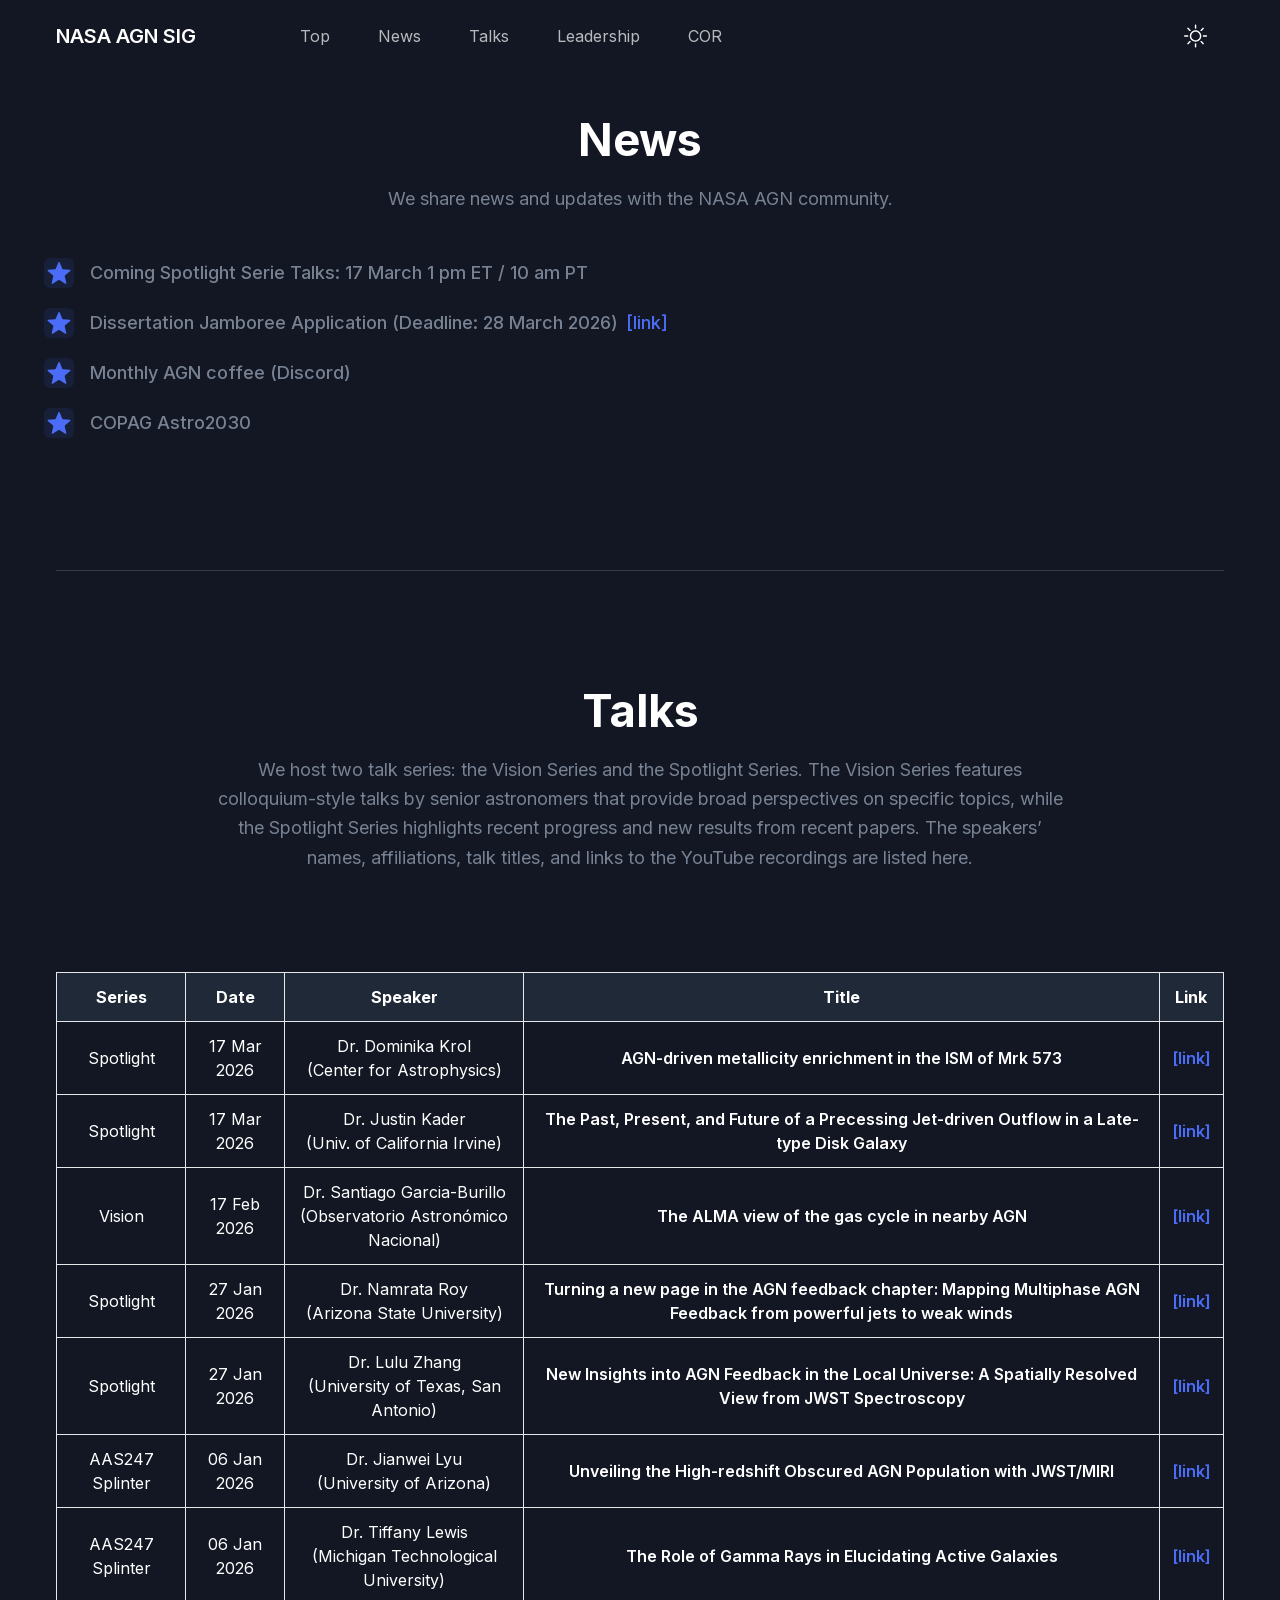
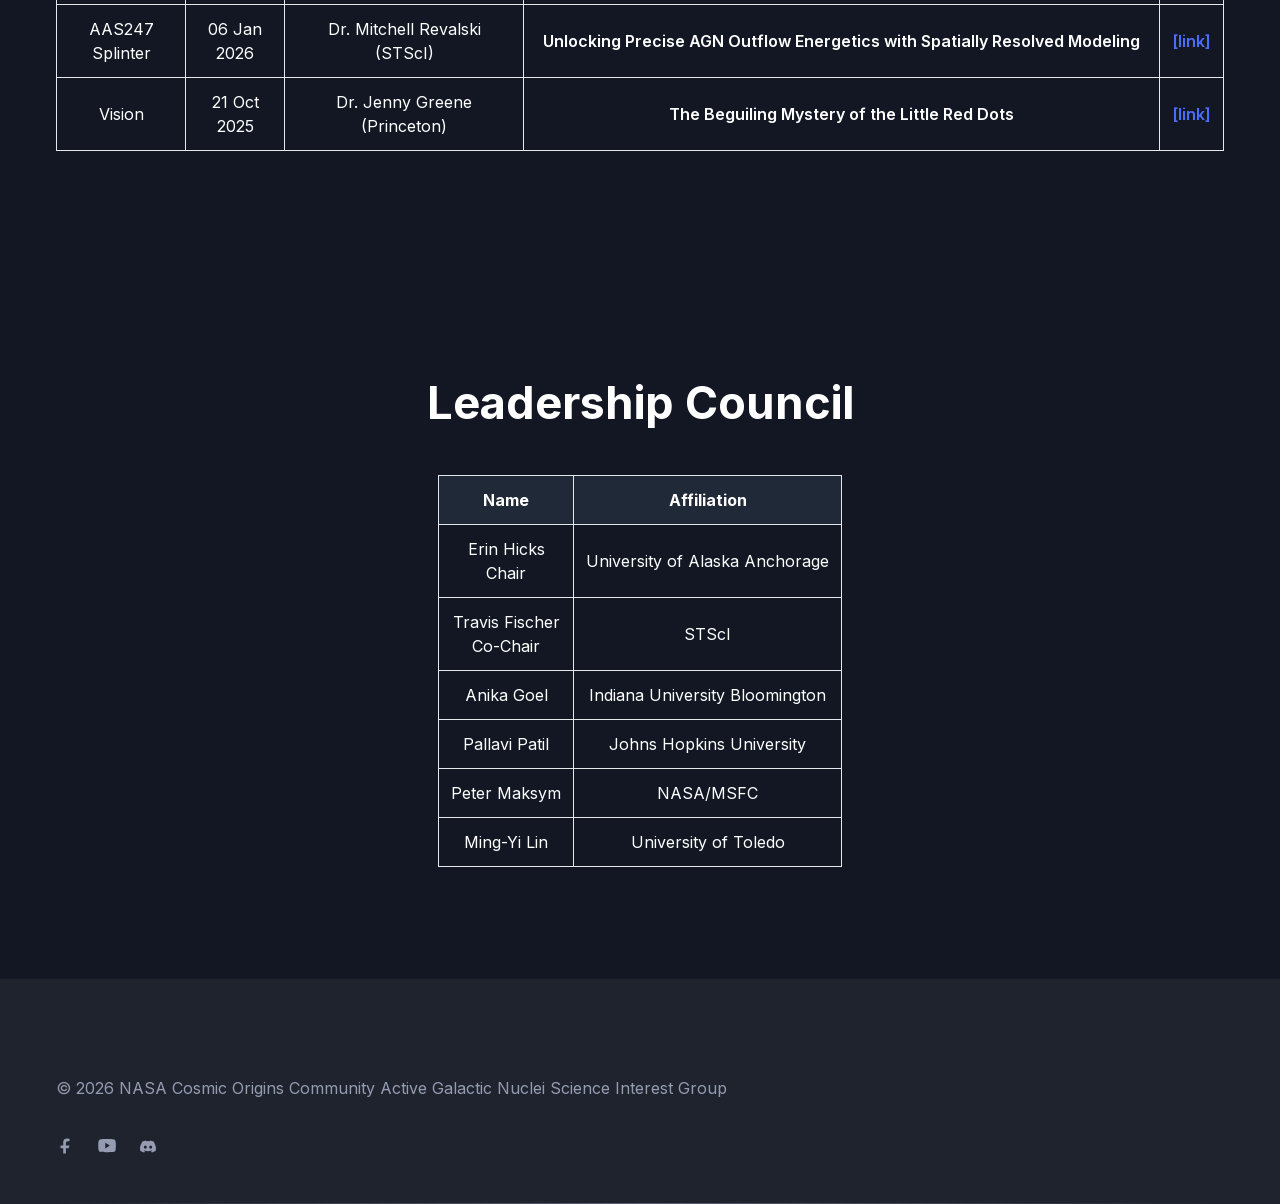
==== commit 6b2bc2ac: "update 17 March spotlight talks and AAS247 talks" ====
--- a/index.html
+++ b/index.html
@@ -1,10 +1,15 @@
-<!DOCTYPE html><!--bFSVMmEjmAoDOlh_6dHsH--><html lang="en"><head><meta charSet="utf-8"/><meta name="viewport" content="width=device-width, initial-scale=1"/><link rel="preload" href="/_next/static/media/83afe278b6a6bb3c-s.p.3a6ba036.woff2" as="font" crossorigin="" type="font/woff2"/><link rel="stylesheet" href="/_next/static/chunks/be5d3cec95a46faa.css" data-precedence="next"/><link rel="preload" as="script" fetchPriority="low" href="/_next/static/chunks/0fcf683b57993dc1.js"/><script src="/_next/static/chunks/82abf2d65f5428ae.js" async=""></script><script src="/_next/static/chunks/2378da1e627371ff.js" async=""></script><script src="/_next/static/chunks/f2f58a7e93290fbb.js" async=""></script><script src="/_next/static/chunks/turbopack-e36b8d037d338de2.js" async=""></script><script src="/_next/static/chunks/ff1a16fafef87110.js" async=""></script><script src="/_next/static/chunks/d2be314c3ece3fbe.js" async=""></script><script src="/_next/static/chunks/ee90f017f1dcc921.js" async=""></script><script src="/_next/static/chunks/90fae9d856a29812.js" async=""></script><meta name="next-size-adjust" content=""/><title>Free Next.js Template for Startup and SaaS</title><meta name="description" content="This is Home for Startup Nextjs Template"/><script src="/_next/static/chunks/a6dad97d9634a72d.js" noModule=""></script></head><body class="bg-[#FCFCFC] dark:bg-black inter_5972bc34-module__OU16Qa__className"><div hidden=""><!--$--><!--/$--></div><script>!function(){try{var d=document.documentElement,c=d.classList;c.remove('light','dark');var e=localStorage.getItem('theme');if(e){c.add(e|| '')}else{c.add('dark');}if(e==='light'||e==='dark'||!e)d.style.colorScheme=e||'dark'}catch(t){}}();</script><div class="isolate"><header class="header top-0 left-0 z-40 flex w-full items-center absolute bg-transparent"><div class="container"><div class="relative -mx-4 flex items-center justify-between"><div class="w-60 max-w-full px-4 xl:mr-12"><a class="text-xl font-semibold text-dark dark:text-white">NASA AGN SIG</a></div><div class="flex w-full items-center justify-between px-4"><div><button id="navbarToggler" aria-label="Mobile Menu" class="ring-primary absolute top-1/2 right-4 block translate-y-[-50%] rounded-lg px-3 py-[6px] focus:ring-2 lg:hidden"><span class="relative my-1.5 block h-0.5 w-[30px] bg-black transition-all duration-300 dark:bg-white  "></span><span class="relative my-1.5 block h-0.5 w-[30px] bg-black transition-all duration-300 dark:bg-white  "></span><span class="relative my-1.5 block h-0.5 w-[30px] bg-black transition-all duration-300 dark:bg-white  "></span></button><nav id="navbarCollapse" class="navbar border-body-color/50 dark:border-body-color/20 dark:bg-dark absolute right-0 z-30 w-[250px] rounded border-[.5px] bg-white px-6 py-4 duration-300 lg:visible lg:static lg:w-auto lg:border-none lg:!bg-transparent lg:p-0 lg:opacity-100 invisible top-[120%] opacity-0"><ul class="block lg:flex lg:space-x-12"><li class="group relative"><a target="_self" class="flex py-2 text-base lg:mr-0 lg:inline-flex lg:px-0 lg:py-6 text-dark hover:text-primary dark:text-white/70 dark:hover:text-white" href="#news">Top</a></li><li class="group relative"><a target="_self" class="flex py-2 text-base lg:mr-0 lg:inline-flex lg:px-0 lg:py-6 text-dark hover:text-primary dark:text-white/70 dark:hover:text-white" href="#news">News</a></li><li class="group relative"><a target="_self" class="flex py-2 text-base lg:mr-0 lg:inline-flex lg:px-0 lg:py-6 text-dark hover:text-primary dark:text-white/70 dark:hover:text-white" href="#talks">Talks</a></li><li class="group relative"><a target="_self" class="flex py-2 text-base lg:mr-0 lg:inline-flex lg:px-0 lg:py-6 text-dark hover:text-primary dark:text-white/70 dark:hover:text-white" href="#team">Leadership</a></li><li class="group relative"><a target="_blank" rel="noopener noreferrer" class="flex py-2 text-base lg:mr-0 lg:inline-flex lg:px-0 lg:py-6 text-dark hover:text-primary dark:text-white/70 dark:hover:text-white" href="https://science.nasa.gov/astrophysics/programs/cosmic-origins/community/agn-sig/">COR</a></li></ul></nav></div><div class="flex items-center justify-end pr-16 lg:pr-0"><div><button aria-label="theme toggler" class="flex items-center justify-center text-black rounded-full cursor-pointer bg-gray-2 dark:bg-dark-bg h-9 w-9 dark:text-white md:h-14 md:w-14"><svg viewBox="0 0 23 23" class="w-5 h-5 stroke-current dark:hidden md:h-6 md:w-6" fill="none"><path d="M9.55078 1.5C5.80078 1.5 1.30078 5.25 1.30078 11.25C1.30078 17.25 5.80078 21.75 11.8008 21.75C17.8008 21.75 21.5508 17.25 21.5508 13.5C13.3008 18.75 4.30078 9.75 9.55078 1.5Z" stroke-width="2" stroke-linecap="round" stroke-linejoin="round"></path></svg><svg viewBox="0 0 25 24" fill="none" xmlns="http://www.w3.org/2000/svg" class="hidden w-5 h-5 dark:block md:h-6 md:w-6"><mask id="path-1-inside-1_977:1934" fill="white"><path d="M12.0508 16.5C10.8573 16.5 9.71271 16.0259 8.8688 15.182C8.02489 14.3381 7.55078 13.1935 7.55078 12C7.55078 10.8065 8.02489 9.66193 8.8688 8.81802C9.71271 7.97411 10.8573 7.5 12.0508 7.5C13.2443 7.5 14.3888 7.97411 15.2328 8.81802C16.0767 9.66193 16.5508 10.8065 16.5508 12C16.5508 13.1935 16.0767 14.3381 15.2328 15.182C14.3888 16.0259 13.2443 16.5 12.0508 16.5ZM12.0508 18C13.6421 18 15.1682 17.3679 16.2934 16.2426C17.4186 15.1174 18.0508 13.5913 18.0508 12C18.0508 10.4087 17.4186 8.88258 16.2934 7.75736C15.1682 6.63214 13.6421 6 12.0508 6C10.4595 6 8.93336 6.63214 7.80814 7.75736C6.68292 8.88258 6.05078 10.4087 6.05078 12C6.05078 13.5913 6.68292 15.1174 7.80814 16.2426C8.93336 17.3679 10.4595 18 12.0508 18ZM12.0508 0C12.2497 0 12.4405 0.0790176 12.5811 0.21967C12.7218 0.360322 12.8008 0.551088 12.8008 0.75V3.75C12.8008 3.94891 12.7218 4.13968 12.5811 4.28033C12.4405 4.42098 12.2497 4.5 12.0508 4.5C11.8519 4.5 11.6611 4.42098 11.5205 4.28033C11.3798 4.13968 11.3008 3.94891 11.3008 3.75V0.75C11.3008 0.551088 11.3798 0.360322 11.5205 0.21967C11.6611 0.0790176 11.8519 0 12.0508 0V0ZM12.0508 19.5C12.2497 19.5 12.4405 19.579 12.5811 19.7197C12.7218 19.8603 12.8008 20.0511 12.8008 20.25V23.25C12.8008 23.4489 12.7218 23.6397 12.5811 23.7803C12.4405 23.921 12.2497 24 12.0508 24C11.8519 24 11.6611 23.921 11.5205 23.7803C11.3798 23.6397 11.3008 23.4489 11.3008 23.25V20.25C11.3008 20.0511 11.3798 19.8603 11.5205 19.7197C11.6611 19.579 11.8519 19.5 12.0508 19.5ZM24.0508 12C24.0508 12.1989 23.9718 12.3897 23.8311 12.5303C23.6905 12.671 23.4997 12.75 23.3008 12.75H20.3008C20.1019 12.75 19.9111 12.671 19.7705 12.5303C19.6298 12.3897 19.5508 12.1989 19.5508 12C19.5508 11.8011 19.6298 11.6103 19.7705 11.4697C19.9111 11.329 20.1019 11.25 20.3008 11.25H23.3008C23.4997 11.25 23.6905 11.329 23.8311 11.4697C23.9718 11.6103 24.0508 11.8011 24.0508 12ZM4.55078 12C4.55078 12.1989 4.47176 12.3897 4.33111 12.5303C4.19046 12.671 3.99969 12.75 3.80078 12.75H0.800781C0.601869 12.75 0.411103 12.671 0.270451 12.5303C0.129799 12.3897 0.0507813 12.1989 0.0507812 12C0.0507813 11.8011 0.129799 11.6103 0.270451 11.4697C0.411103 11.329 0.601869 11.25 0.800781 11.25H3.80078C3.99969 11.25 4.19046 11.329 4.33111 11.4697C4.47176 11.6103 4.55078 11.8011 4.55078 12ZM20.5363 3.5145C20.6769 3.65515 20.7559 3.84588 20.7559 4.04475C20.7559 4.24362 20.6769 4.43435 20.5363 4.575L18.4153 6.6975C18.3455 6.76713 18.2628 6.82235 18.1717 6.86C18.0806 6.89765 17.983 6.91699 17.8845 6.91692C17.6855 6.91678 17.4947 6.83758 17.354 6.69675C17.2844 6.62702 17.2292 6.54425 17.1915 6.45318C17.1539 6.36211 17.1345 6.26452 17.1346 6.16597C17.1348 5.96695 17.214 5.77613 17.3548 5.6355L19.4758 3.5145C19.6164 3.3739 19.8072 3.29491 20.006 3.29491C20.2049 3.29491 20.3956 3.3739 20.5363 3.5145ZM6.74678 17.304C6.88738 17.4446 6.96637 17.6354 6.96637 17.8342C6.96637 18.0331 6.88738 18.2239 6.74678 18.3645L4.62578 20.4855C4.48433 20.6221 4.29488 20.6977 4.09823 20.696C3.90158 20.6943 3.71347 20.6154 3.57442 20.4764C3.43536 20.3373 3.35648 20.1492 3.35478 19.9526C3.35307 19.7559 3.42866 19.5665 3.56528 19.425L5.68628 17.304C5.82693 17.1634 6.01766 17.0844 6.21653 17.0844C6.4154 17.0844 6.60614 17.1634 6.74678 17.304ZM20.5363 20.4855C20.3956 20.6261 20.2049 20.7051 20.006 20.7051C19.8072 20.7051 19.6164 20.6261 19.4758 20.4855L17.3548 18.3645C17.2182 18.223 17.1426 18.0336 17.1443 17.8369C17.146 17.6403 17.2249 17.4522 17.3639 17.3131C17.503 17.1741 17.6911 17.0952 17.8877 17.0935C18.0844 17.0918 18.2738 17.1674 18.4153 17.304L20.5363 19.425C20.6769 19.5656 20.7559 19.7564 20.7559 19.9552C20.7559 20.1541 20.6769 20.3449 20.5363 20.4855ZM6.74678 6.6975C6.60614 6.8381 6.4154 6.91709 6.21653 6.91709C6.01766 6.91709 5.82693 6.8381 5.68628 6.6975L3.56528 4.575C3.49365 4.50582 3.43651 4.42306 3.39721 4.33155C3.3579 4.24005 3.33721 4.14164 3.33634 4.04205C3.33548 3.94247 3.35445 3.84371 3.39216 3.75153C3.42988 3.65936 3.48557 3.57562 3.55598 3.5052C3.6264 3.43478 3.71014 3.37909 3.80232 3.34138C3.89449 3.30367 3.99325 3.2847 4.09283 3.28556C4.19242 3.28643 4.29083 3.30712 4.38233 3.34642C4.47384 3.38573 4.5566 3.44287 4.62578 3.5145L6.74678 5.6355C6.81663 5.70517 6.87204 5.78793 6.90985 5.87905C6.94766 5.97017 6.96712 6.06785 6.96712 6.1665C6.96712 6.26515 6.94766 6.36283 6.90985 6.45395C6.87204 6.54507 6.81663 6.62783 6.74678 6.6975Z"></path></mask><path d="M12.0508 16.5C10.8573 16.5 9.71271 16.0259 8.8688 15.182C8.02489 14.3381 7.55078 13.1935 7.55078 12C7.55078 10.8065 8.02489 9.66193 8.8688 8.81802C9.71271 7.97411 10.8573 7.5 12.0508 7.5C13.2443 7.5 14.3888 7.97411 15.2328 8.81802C16.0767 9.66193 16.5508 10.8065 16.5508 12C16.5508 13.1935 16.0767 14.3381 15.2328 15.182C14.3888 16.0259 13.2443 16.5 12.0508 16.5ZM12.0508 18C13.6421 18 15.1682 17.3679 16.2934 16.2426C17.4186 15.1174 18.0508 13.5913 18.0508 12C18.0508 10.4087 17.4186 8.88258 16.2934 7.75736C15.1682 6.63214 13.6421 6 12.0508 6C10.4595 6 8.93336 6.63214 7.80814 7.75736C6.68292 8.88258 6.05078 10.4087 6.05078 12C6.05078 13.5913 6.68292 15.1174 7.80814 16.2426C8.93336 17.3679 10.4595 18 12.0508 18ZM12.0508 0C12.2497 0 12.4405 0.0790176 12.5811 0.21967C12.7218 0.360322 12.8008 0.551088 12.8008 0.75V3.75C12.8008 3.94891 12.7218 4.13968 12.5811 4.28033C12.4405 4.42098 12.2497 4.5 12.0508 4.5C11.8519 4.5 11.6611 4.42098 11.5205 4.28033C11.3798 4.13968 11.3008 3.94891 11.3008 3.75V0.75C11.3008 0.551088 11.3798 0.360322 11.5205 0.21967C11.6611 0.0790176 11.8519 0 12.0508 0V0ZM12.0508 19.5C12.2497 19.5 12.4405 19.579 12.5811 19.7197C12.7218 19.8603 12.8008 20.0511 12.8008 20.25V23.25C12.8008 23.4489 12.7218 23.6397 12.5811 23.7803C12.4405 23.921 12.2497 24 12.0508 24C11.8519 24 11.6611 23.921 11.5205 23.7803C11.3798 23.6397 11.3008 23.4489 11.3008 23.25V20.25C11.3008 20.0511 11.3798 19.8603 11.5205 19.7197C11.6611 19.579 11.8519 19.5 12.0508 19.5ZM24.0508 12C24.0508 12.1989 23.9718 12.3897 23.8311 12.5303C23.6905 12.671 23.4997 12.75 23.3008 12.75H20.3008C20.1019 12.75 19.9111 12.671 19.7705 12.5303C19.6298 12.3897 19.5508 12.1989 19.5508 12C19.5508 11.8011 19.6298 11.6103 19.7705 11.4697C19.9111 11.329 20.1019 11.25 20.3008 11.25H23.3008C23.4997 11.25 23.6905 11.329 23.8311 11.4697C23.9718 11.6103 24.0508 11.8011 24.0508 12ZM4.55078 12C4.55078 12.1989 4.47176 12.3897 4.33111 12.5303C4.19046 12.671 3.99969 12.75 3.80078 12.75H0.800781C0.601869 12.75 0.411103 12.671 0.270451 12.5303C0.129799 12.3897 0.0507813 12.1989 0.0507812 12C0.0507813 11.8011 0.129799 11.6103 0.270451 11.4697C0.411103 11.329 0.601869 11.25 0.800781 11.25H3.80078C3.99969 11.25 4.19046 11.329 4.33111 11.4697C4.47176 11.6103 4.55078 11.8011 4.55078 12ZM20.5363 3.5145C20.6769 3.65515 20.7559 3.84588 20.7559 4.04475C20.7559 4.24362 20.6769 4.43435 20.5363 4.575L18.4153 6.6975C18.3455 6.76713 18.2628 6.82235 18.1717 6.86C18.0806 6.89765 17.983 6.91699 17.8845 6.91692C17.6855 6.91678 17.4947 6.83758 17.354 6.69675C17.2844 6.62702 17.2292 6.54425 17.1915 6.45318C17.1539 6.36211 17.1345 6.26452 17.1346 6.16597C17.1348 5.96695 17.214 5.77613 17.3548 5.6355L19.4758 3.5145C19.6164 3.3739 19.8072 3.29491 20.006 3.29491C20.2049 3.29491 20.3956 3.3739 20.5363 3.5145ZM6.74678 17.304C6.88738 17.4446 6.96637 17.6354 6.96637 17.8342C6.96637 18.0331 6.88738 18.2239 6.74678 18.3645L4.62578 20.4855C4.48433 20.6221 4.29488 20.6977 4.09823 20.696C3.90158 20.6943 3.71347 20.6154 3.57442 20.4764C3.43536 20.3373 3.35648 20.1492 3.35478 19.9526C3.35307 19.7559 3.42866 19.5665 3.56528 19.425L5.68628 17.304C5.82693 17.1634 6.01766 17.0844 6.21653 17.0844C6.4154 17.0844 6.60614 17.1634 6.74678 17.304ZM20.5363 20.4855C20.3956 20.6261 20.2049 20.7051 20.006 20.7051C19.8072 20.7051 19.6164 20.6261 19.4758 20.4855L17.3548 18.3645C17.2182 18.223 17.1426 18.0336 17.1443 17.8369C17.146 17.6403 17.2249 17.4522 17.3639 17.3131C17.503 17.1741 17.6911 17.0952 17.8877 17.0935C18.0844 17.0918 18.2738 17.1674 18.4153 17.304L20.5363 19.425C20.6769 19.5656 20.7559 19.7564 20.7559 19.9552C20.7559 20.1541 20.6769 20.3449 20.5363 20.4855ZM6.74678 6.6975C6.60614 6.8381 6.4154 6.91709 6.21653 6.91709C6.01766 6.91709 5.82693 6.8381 5.68628 6.6975L3.56528 4.575C3.49365 4.50582 3.43651 4.42306 3.39721 4.33155C3.3579 4.24005 3.33721 4.14164 3.33634 4.04205C3.33548 3.94247 3.35445 3.84371 3.39216 3.75153C3.42988 3.65936 3.48557 3.57562 3.55598 3.5052C3.6264 3.43478 3.71014 3.37909 3.80232 3.34138C3.89449 3.30367 3.99325 3.2847 4.09283 3.28556C4.19242 3.28643 4.29083 3.30712 4.38233 3.34642C4.47384 3.38573 4.5566 3.44287 4.62578 3.5145L6.74678 5.6355C6.81663 5.70517 6.87204 5.78793 6.90985 5.87905C6.94766 5.97017 6.96712 6.06785 6.96712 6.1665C6.96712 6.26515 6.94766 6.36283 6.90985 6.45395C6.87204 6.54507 6.81663 6.62783 6.74678 6.6975Z" fill="black" stroke="white" stroke-width="2" mask="url(#path-1-inside-1_977:1934)"></path></svg></button></div></div></div></div></div></header><section id="news" class="scroll-mt-24"><section id="about" class="pt-16 md:pt-20 lg:pt-28"><div class="container"><div class="border-b border-body-color/[.15] pb-16 dark:border-white/[.15] md:pb-20 lg:pb-28"><div class="-mx-4 flex flex-wrap items-center"><div class="w-full px-4"><div class="w-full mx-auto text-center" style="max-width:850px;margin-bottom:44px"><h2 class="mb-4 text-3xl font-bold leading-tight! text-black dark:text-white sm:text-4xl md:text-[45px]">News</h2><p class="text-base leading-relaxed! text-body-color md:text-lg">We share news and updates with the NASA AGN community.</p></div><div class="mb-12 max-w-[1000px] lg:mb-0" data-wow-delay=".15s"><div class="mx-[-12px] flex flex-wrap"><div class="space-y-3"><p class="text-body-color mb-5 flex items-center text-lg font-medium"><span class="bg-primary/10 text-primary mr-4 flex h-[30px] w-[30px] items-center justify-center rounded-md"><svg xmlns="http://www.w3.org/2000/svg" fill="none" viewBox="0 0 24 24" class="fill-current"><path stroke-linecap="round" stroke-linejoin="round" d="M11.48 3.499a.562.562 0 0 1 1.04 0l2.125 5.111a.563.563 0 0 0 .475.345l5.518.442c.499.04.701.663.321.988l-4.204 3.602a.563.563 0 0 0-.182.557l1.285 5.385a.562.562 0 0 1-.84.61l-4.725-2.885a.562.562 0 0 0-.586 0L6.982 20.54a.562.562 0 0 1-.84-.61l1.285-5.386a.562.562 0 0 0-.182-.557l-4.204-3.602a.562.562 0 0 1 .321-.988l5.518-.442a.563.563 0 0 0 .475-.345L11.48 3.5Z"></path></svg></span><span>Coming Spotlight Serie Talks: 17 March 1 pm ET / 10 am PT</span></p><p class="text-body-color mb-5 flex items-center text-lg font-medium"><span class="bg-primary/10 text-primary mr-4 flex h-[30px] w-[30px] items-center justify-center rounded-md"><svg xmlns="http://www.w3.org/2000/svg" fill="none" viewBox="0 0 24 24" class="fill-current"><path stroke-linecap="round" stroke-linejoin="round" d="M11.48 3.499a.562.562 0 0 1 1.04 0l2.125 5.111a.563.563 0 0 0 .475.345l5.518.442c.499.04.701.663.321.988l-4.204 3.602a.563.563 0 0 0-.182.557l1.285 5.385a.562.562 0 0 1-.84.61l-4.725-2.885a.562.562 0 0 0-.586 0L6.982 20.54a.562.562 0 0 1-.84-.61l1.285-5.386a.562.562 0 0 0-.182-.557l-4.204-3.602a.562.562 0 0 1 .321-.988l5.518-.442a.563.563 0 0 0 .475-.345L11.48 3.5Z"></path></svg></span><span>Dissertation Jamboree Application (Deadline: 28 March 2026)<a href="https://docs.google.com/forms/d/e/1FAIpQLSeufuTliApMdP2cmGTt98EdLHVEEn6C9bklxa4jD6l01lXUZQ/viewform" target="_blank" rel="noopener noreferrer" class="ml-2 text-primary hover:underline">[link]</a></span></p><p class="text-body-color mb-5 flex items-center text-lg font-medium"><span class="bg-primary/10 text-primary mr-4 flex h-[30px] w-[30px] items-center justify-center rounded-md"><svg xmlns="http://www.w3.org/2000/svg" fill="none" viewBox="0 0 24 24" class="fill-current"><path stroke-linecap="round" stroke-linejoin="round" d="M11.48 3.499a.562.562 0 0 1 1.04 0l2.125 5.111a.563.563 0 0 0 .475.345l5.518.442c.499.04.701.663.321.988l-4.204 3.602a.563.563 0 0 0-.182.557l1.285 5.385a.562.562 0 0 1-.84.61l-4.725-2.885a.562.562 0 0 0-.586 0L6.982 20.54a.562.562 0 0 1-.84-.61l1.285-5.386a.562.562 0 0 0-.182-.557l-4.204-3.602a.562.562 0 0 1 .321-.988l5.518-.442a.563.563 0 0 0 .475-.345L11.48 3.5Z"></path></svg></span><span>Monthly AGN coffee (Discord)</span></p><p class="text-body-color mb-5 flex items-center text-lg font-medium"><span class="bg-primary/10 text-primary mr-4 flex h-[30px] w-[30px] items-center justify-center rounded-md"><svg xmlns="http://www.w3.org/2000/svg" fill="none" viewBox="0 0 24 24" class="fill-current"><path stroke-linecap="round" stroke-linejoin="round" d="M11.48 3.499a.562.562 0 0 1 1.04 0l2.125 5.111a.563.563 0 0 0 .475.345l5.518.442c.499.04.701.663.321.988l-4.204 3.602a.563.563 0 0 0-.182.557l1.285 5.385a.562.562 0 0 1-.84.61l-4.725-2.885a.562.562 0 0 0-.586 0L6.982 20.54a.562.562 0 0 1-.84-.61l1.285-5.386a.562.562 0 0 0-.182-.557l-4.204-3.602a.562.562 0 0 1 .321-.988l5.518-.442a.563.563 0 0 0 .475-.345L11.48 3.5Z"></path></svg></span><span>COPAG Astro2030</span></p></div></div></div></div></div></div></div></section></section><section id="talks" class="scroll-mt-24"><section id="features" class="py-16 md:py-20 lg:py-28"><div class="container mx-auto"><div class="w-full mx-auto text-center" style="max-width:850px;margin-bottom:100px"><h2 class="mb-4 text-3xl font-bold leading-tight! text-black dark:text-white sm:text-4xl md:text-[45px]">Talks</h2><p class="text-base leading-relaxed! text-body-color md:text-lg">We host two talk series: the Vision Series and the Spotlight Series. 
+<!DOCTYPE html><!--pVDHseAoGdhawI33rPR0U--><html lang="en"><head><meta charSet="utf-8"/><meta name="viewport" content="width=device-width, initial-scale=1"/><link rel="preload" href="/_next/static/media/83afe278b6a6bb3c-s.p.3a6ba036.woff2" as="font" crossorigin="" type="font/woff2"/><link rel="stylesheet" href="/_next/static/chunks/be5d3cec95a46faa.css" data-precedence="next"/><link rel="preload" as="script" fetchPriority="low" href="/_next/static/chunks/0fcf683b57993dc1.js"/><script src="/_next/static/chunks/82abf2d65f5428ae.js" async=""></script><script src="/_next/static/chunks/2378da1e627371ff.js" async=""></script><script src="/_next/static/chunks/f2f58a7e93290fbb.js" async=""></script><script src="/_next/static/chunks/turbopack-e36b8d037d338de2.js" async=""></script><script src="/_next/static/chunks/ff1a16fafef87110.js" async=""></script><script src="/_next/static/chunks/d2be314c3ece3fbe.js" async=""></script><script src="/_next/static/chunks/ee90f017f1dcc921.js" async=""></script><script src="/_next/static/chunks/90fae9d856a29812.js" async=""></script><meta name="next-size-adjust" content=""/><title>NASA AGN SIG</title><meta name="description" content="This website is managed directly by the Leadership Council."/><script src="/_next/static/chunks/a6dad97d9634a72d.js" noModule=""></script></head><body class="bg-[#FCFCFC] dark:bg-black inter_5972bc34-module__OU16Qa__className"><div hidden=""><!--$--><!--/$--></div><script>!function(){try{var d=document.documentElement,c=d.classList;c.remove('light','dark');var e=localStorage.getItem('theme');if(e){c.add(e|| '')}else{c.add('dark');}if(e==='light'||e==='dark'||!e)d.style.colorScheme=e||'dark'}catch(t){}}();</script><div class="isolate"><header class="header top-0 left-0 z-40 flex w-full items-center absolute bg-transparent"><div class="container"><div class="relative -mx-4 flex items-center justify-between"><div class="w-60 max-w-full px-4 xl:mr-12"><a class="text-xl font-semibold text-dark dark:text-white">NASA AGN SIG</a></div><div class="flex w-full items-center justify-between px-4"><div><button id="navbarToggler" aria-label="Mobile Menu" class="ring-primary absolute top-1/2 right-4 block translate-y-[-50%] rounded-lg px-3 py-[6px] focus:ring-2 lg:hidden"><span class="relative my-1.5 block h-0.5 w-[30px] bg-black transition-all duration-300 dark:bg-white  "></span><span class="relative my-1.5 block h-0.5 w-[30px] bg-black transition-all duration-300 dark:bg-white  "></span><span class="relative my-1.5 block h-0.5 w-[30px] bg-black transition-all duration-300 dark:bg-white  "></span></button><nav id="navbarCollapse" class="navbar border-body-color/50 dark:border-body-color/20 dark:bg-dark absolute right-0 z-30 w-[250px] rounded border-[.5px] bg-white px-6 py-4 duration-300 lg:visible lg:static lg:w-auto lg:border-none lg:!bg-transparent lg:p-0 lg:opacity-100 invisible top-[120%] opacity-0"><ul class="block lg:flex lg:space-x-12"><li class="group relative"><a target="_self" class="flex py-2 text-base lg:mr-0 lg:inline-flex lg:px-0 lg:py-6 text-dark hover:text-primary dark:text-white/70 dark:hover:text-white" href="#news">Top</a></li><li class="group relative"><a target="_self" class="flex py-2 text-base lg:mr-0 lg:inline-flex lg:px-0 lg:py-6 text-dark hover:text-primary dark:text-white/70 dark:hover:text-white" href="#news">News</a></li><li class="group relative"><a target="_self" class="flex py-2 text-base lg:mr-0 lg:inline-flex lg:px-0 lg:py-6 text-dark hover:text-primary dark:text-white/70 dark:hover:text-white" href="#talks">Talks</a></li><li class="group relative"><a target="_self" class="flex py-2 text-base lg:mr-0 lg:inline-flex lg:px-0 lg:py-6 text-dark hover:text-primary dark:text-white/70 dark:hover:text-white" href="#team">Leadership</a></li><li class="group relative"><a target="_blank" rel="noopener noreferrer" class="flex py-2 text-base lg:mr-0 lg:inline-flex lg:px-0 lg:py-6 text-dark hover:text-primary dark:text-white/70 dark:hover:text-white" href="https://science.nasa.gov/astrophysics/programs/cosmic-origins/community/agn-sig/">COR</a></li></ul></nav></div><div class="flex items-center justify-end pr-16 lg:pr-0"><div><button aria-label="theme toggler" class="flex items-center justify-center text-black rounded-full cursor-pointer bg-gray-2 dark:bg-dark-bg h-9 w-9 dark:text-white md:h-14 md:w-14"><svg viewBox="0 0 23 23" class="w-5 h-5 stroke-current dark:hidden md:h-6 md:w-6" fill="none"><path d="M9.55078 1.5C5.80078 1.5 1.30078 5.25 1.30078 11.25C1.30078 17.25 5.80078 21.75 11.8008 21.75C17.8008 21.75 21.5508 17.25 21.5508 13.5C13.3008 18.75 4.30078 9.75 9.55078 1.5Z" stroke-width="2" stroke-linecap="round" stroke-linejoin="round"></path></svg><svg viewBox="0 0 25 24" fill="none" xmlns="http://www.w3.org/2000/svg" class="hidden w-5 h-5 dark:block md:h-6 md:w-6"><mask id="path-1-inside-1_977:1934" fill="white"><path d="M12.0508 16.5C10.8573 16.5 9.71271 16.0259 8.8688 15.182C8.02489 14.3381 7.55078 13.1935 7.55078 12C7.55078 10.8065 8.02489 9.66193 8.8688 8.81802C9.71271 7.97411 10.8573 7.5 12.0508 7.5C13.2443 7.5 14.3888 7.97411 15.2328 8.81802C16.0767 9.66193 16.5508 10.8065 16.5508 12C16.5508 13.1935 16.0767 14.3381 15.2328 15.182C14.3888 16.0259 13.2443 16.5 12.0508 16.5ZM12.0508 18C13.6421 18 15.1682 17.3679 16.2934 16.2426C17.4186 15.1174 18.0508 13.5913 18.0508 12C18.0508 10.4087 17.4186 8.88258 16.2934 7.75736C15.1682 6.63214 13.6421 6 12.0508 6C10.4595 6 8.93336 6.63214 7.80814 7.75736C6.68292 8.88258 6.05078 10.4087 6.05078 12C6.05078 13.5913 6.68292 15.1174 7.80814 16.2426C8.93336 17.3679 10.4595 18 12.0508 18ZM12.0508 0C12.2497 0 12.4405 0.0790176 12.5811 0.21967C12.7218 0.360322 12.8008 0.551088 12.8008 0.75V3.75C12.8008 3.94891 12.7218 4.13968 12.5811 4.28033C12.4405 4.42098 12.2497 4.5 12.0508 4.5C11.8519 4.5 11.6611 4.42098 11.5205 4.28033C11.3798 4.13968 11.3008 3.94891 11.3008 3.75V0.75C11.3008 0.551088 11.3798 0.360322 11.5205 0.21967C11.6611 0.0790176 11.8519 0 12.0508 0V0ZM12.0508 19.5C12.2497 19.5 12.4405 19.579 12.5811 19.7197C12.7218 19.8603 12.8008 20.0511 12.8008 20.25V23.25C12.8008 23.4489 12.7218 23.6397 12.5811 23.7803C12.4405 23.921 12.2497 24 12.0508 24C11.8519 24 11.6611 23.921 11.5205 23.7803C11.3798 23.6397 11.3008 23.4489 11.3008 23.25V20.25C11.3008 20.0511 11.3798 19.8603 11.5205 19.7197C11.6611 19.579 11.8519 19.5 12.0508 19.5ZM24.0508 12C24.0508 12.1989 23.9718 12.3897 23.8311 12.5303C23.6905 12.671 23.4997 12.75 23.3008 12.75H20.3008C20.1019 12.75 19.9111 12.671 19.7705 12.5303C19.6298 12.3897 19.5508 12.1989 19.5508 12C19.5508 11.8011 19.6298 11.6103 19.7705 11.4697C19.9111 11.329 20.1019 11.25 20.3008 11.25H23.3008C23.4997 11.25 23.6905 11.329 23.8311 11.4697C23.9718 11.6103 24.0508 11.8011 24.0508 12ZM4.55078 12C4.55078 12.1989 4.47176 12.3897 4.33111 12.5303C4.19046 12.671 3.99969 12.75 3.80078 12.75H0.800781C0.601869 12.75 0.411103 12.671 0.270451 12.5303C0.129799 12.3897 0.0507813 12.1989 0.0507812 12C0.0507813 11.8011 0.129799 11.6103 0.270451 11.4697C0.411103 11.329 0.601869 11.25 0.800781 11.25H3.80078C3.99969 11.25 4.19046 11.329 4.33111 11.4697C4.47176 11.6103 4.55078 11.8011 4.55078 12ZM20.5363 3.5145C20.6769 3.65515 20.7559 3.84588 20.7559 4.04475C20.7559 4.24362 20.6769 4.43435 20.5363 4.575L18.4153 6.6975C18.3455 6.76713 18.2628 6.82235 18.1717 6.86C18.0806 6.89765 17.983 6.91699 17.8845 6.91692C17.6855 6.91678 17.4947 6.83758 17.354 6.69675C17.2844 6.62702 17.2292 6.54425 17.1915 6.45318C17.1539 6.36211 17.1345 6.26452 17.1346 6.16597C17.1348 5.96695 17.214 5.77613 17.3548 5.6355L19.4758 3.5145C19.6164 3.3739 19.8072 3.29491 20.006 3.29491C20.2049 3.29491 20.3956 3.3739 20.5363 3.5145ZM6.74678 17.304C6.88738 17.4446 6.96637 17.6354 6.96637 17.8342C6.96637 18.0331 6.88738 18.2239 6.74678 18.3645L4.62578 20.4855C4.48433 20.6221 4.29488 20.6977 4.09823 20.696C3.90158 20.6943 3.71347 20.6154 3.57442 20.4764C3.43536 20.3373 3.35648 20.1492 3.35478 19.9526C3.35307 19.7559 3.42866 19.5665 3.56528 19.425L5.68628 17.304C5.82693 17.1634 6.01766 17.0844 6.21653 17.0844C6.4154 17.0844 6.60614 17.1634 6.74678 17.304ZM20.5363 20.4855C20.3956 20.6261 20.2049 20.7051 20.006 20.7051C19.8072 20.7051 19.6164 20.6261 19.4758 20.4855L17.3548 18.3645C17.2182 18.223 17.1426 18.0336 17.1443 17.8369C17.146 17.6403 17.2249 17.4522 17.3639 17.3131C17.503 17.1741 17.6911 17.0952 17.8877 17.0935C18.0844 17.0918 18.2738 17.1674 18.4153 17.304L20.5363 19.425C20.6769 19.5656 20.7559 19.7564 20.7559 19.9552C20.7559 20.1541 20.6769 20.3449 20.5363 20.4855ZM6.74678 6.6975C6.60614 6.8381 6.4154 6.91709 6.21653 6.91709C6.01766 6.91709 5.82693 6.8381 5.68628 6.6975L3.56528 4.575C3.49365 4.50582 3.43651 4.42306 3.39721 4.33155C3.3579 4.24005 3.33721 4.14164 3.33634 4.04205C3.33548 3.94247 3.35445 3.84371 3.39216 3.75153C3.42988 3.65936 3.48557 3.57562 3.55598 3.5052C3.6264 3.43478 3.71014 3.37909 3.80232 3.34138C3.89449 3.30367 3.99325 3.2847 4.09283 3.28556C4.19242 3.28643 4.29083 3.30712 4.38233 3.34642C4.47384 3.38573 4.5566 3.44287 4.62578 3.5145L6.74678 5.6355C6.81663 5.70517 6.87204 5.78793 6.90985 5.87905C6.94766 5.97017 6.96712 6.06785 6.96712 6.1665C6.96712 6.26515 6.94766 6.36283 6.90985 6.45395C6.87204 6.54507 6.81663 6.62783 6.74678 6.6975Z"></path></mask><path d="M12.0508 16.5C10.8573 16.5 9.71271 16.0259 8.8688 15.182C8.02489 14.3381 7.55078 13.1935 7.55078 12C7.55078 10.8065 8.02489 9.66193 8.8688 8.81802C9.71271 7.97411 10.8573 7.5 12.0508 7.5C13.2443 7.5 14.3888 7.97411 15.2328 8.81802C16.0767 9.66193 16.5508 10.8065 16.5508 12C16.5508 13.1935 16.0767 14.3381 15.2328 15.182C14.3888 16.0259 13.2443 16.5 12.0508 16.5ZM12.0508 18C13.6421 18 15.1682 17.3679 16.2934 16.2426C17.4186 15.1174 18.0508 13.5913 18.0508 12C18.0508 10.4087 17.4186 8.88258 16.2934 7.75736C15.1682 6.63214 13.6421 6 12.0508 6C10.4595 6 8.93336 6.63214 7.80814 7.75736C6.68292 8.88258 6.05078 10.4087 6.05078 12C6.05078 13.5913 6.68292 15.1174 7.80814 16.2426C8.93336 17.3679 10.4595 18 12.0508 18ZM12.0508 0C12.2497 0 12.4405 0.0790176 12.5811 0.21967C12.7218 0.360322 12.8008 0.551088 12.8008 0.75V3.75C12.8008 3.94891 12.7218 4.13968 12.5811 4.28033C12.4405 4.42098 12.2497 4.5 12.0508 4.5C11.8519 4.5 11.6611 4.42098 11.5205 4.28033C11.3798 4.13968 11.3008 3.94891 11.3008 3.75V0.75C11.3008 0.551088 11.3798 0.360322 11.5205 0.21967C11.6611 0.0790176 11.8519 0 12.0508 0V0ZM12.0508 19.5C12.2497 19.5 12.4405 19.579 12.5811 19.7197C12.7218 19.8603 12.8008 20.0511 12.8008 20.25V23.25C12.8008 23.4489 12.7218 23.6397 12.5811 23.7803C12.4405 23.921 12.2497 24 12.0508 24C11.8519 24 11.6611 23.921 11.5205 23.7803C11.3798 23.6397 11.3008 23.4489 11.3008 23.25V20.25C11.3008 20.0511 11.3798 19.8603 11.5205 19.7197C11.6611 19.579 11.8519 19.5 12.0508 19.5ZM24.0508 12C24.0508 12.1989 23.9718 12.3897 23.8311 12.5303C23.6905 12.671 23.4997 12.75 23.3008 12.75H20.3008C20.1019 12.75 19.9111 12.671 19.7705 12.5303C19.6298 12.3897 19.5508 12.1989 19.5508 12C19.5508 11.8011 19.6298 11.6103 19.7705 11.4697C19.9111 11.329 20.1019 11.25 20.3008 11.25H23.3008C23.4997 11.25 23.6905 11.329 23.8311 11.4697C23.9718 11.6103 24.0508 11.8011 24.0508 12ZM4.55078 12C4.55078 12.1989 4.47176 12.3897 4.33111 12.5303C4.19046 12.671 3.99969 12.75 3.80078 12.75H0.800781C0.601869 12.75 0.411103 12.671 0.270451 12.5303C0.129799 12.3897 0.0507813 12.1989 0.0507812 12C0.0507813 11.8011 0.129799 11.6103 0.270451 11.4697C0.411103 11.329 0.601869 11.25 0.800781 11.25H3.80078C3.99969 11.25 4.19046 11.329 4.33111 11.4697C4.47176 11.6103 4.55078 11.8011 4.55078 12ZM20.5363 3.5145C20.6769 3.65515 20.7559 3.84588 20.7559 4.04475C20.7559 4.24362 20.6769 4.43435 20.5363 4.575L18.4153 6.6975C18.3455 6.76713 18.2628 6.82235 18.1717 6.86C18.0806 6.89765 17.983 6.91699 17.8845 6.91692C17.6855 6.91678 17.4947 6.83758 17.354 6.69675C17.2844 6.62702 17.2292 6.54425 17.1915 6.45318C17.1539 6.36211 17.1345 6.26452 17.1346 6.16597C17.1348 5.96695 17.214 5.77613 17.3548 5.6355L19.4758 3.5145C19.6164 3.3739 19.8072 3.29491 20.006 3.29491C20.2049 3.29491 20.3956 3.3739 20.5363 3.5145ZM6.74678 17.304C6.88738 17.4446 6.96637 17.6354 6.96637 17.8342C6.96637 18.0331 6.88738 18.2239 6.74678 18.3645L4.62578 20.4855C4.48433 20.6221 4.29488 20.6977 4.09823 20.696C3.90158 20.6943 3.71347 20.6154 3.57442 20.4764C3.43536 20.3373 3.35648 20.1492 3.35478 19.9526C3.35307 19.7559 3.42866 19.5665 3.56528 19.425L5.68628 17.304C5.82693 17.1634 6.01766 17.0844 6.21653 17.0844C6.4154 17.0844 6.60614 17.1634 6.74678 17.304ZM20.5363 20.4855C20.3956 20.6261 20.2049 20.7051 20.006 20.7051C19.8072 20.7051 19.6164 20.6261 19.4758 20.4855L17.3548 18.3645C17.2182 18.223 17.1426 18.0336 17.1443 17.8369C17.146 17.6403 17.2249 17.4522 17.3639 17.3131C17.503 17.1741 17.6911 17.0952 17.8877 17.0935C18.0844 17.0918 18.2738 17.1674 18.4153 17.304L20.5363 19.425C20.6769 19.5656 20.7559 19.7564 20.7559 19.9552C20.7559 20.1541 20.6769 20.3449 20.5363 20.4855ZM6.74678 6.6975C6.60614 6.8381 6.4154 6.91709 6.21653 6.91709C6.01766 6.91709 5.82693 6.8381 5.68628 6.6975L3.56528 4.575C3.49365 4.50582 3.43651 4.42306 3.39721 4.33155C3.3579 4.24005 3.33721 4.14164 3.33634 4.04205C3.33548 3.94247 3.35445 3.84371 3.39216 3.75153C3.42988 3.65936 3.48557 3.57562 3.55598 3.5052C3.6264 3.43478 3.71014 3.37909 3.80232 3.34138C3.89449 3.30367 3.99325 3.2847 4.09283 3.28556C4.19242 3.28643 4.29083 3.30712 4.38233 3.34642C4.47384 3.38573 4.5566 3.44287 4.62578 3.5145L6.74678 5.6355C6.81663 5.70517 6.87204 5.78793 6.90985 5.87905C6.94766 5.97017 6.96712 6.06785 6.96712 6.1665C6.96712 6.26515 6.94766 6.36283 6.90985 6.45395C6.87204 6.54507 6.81663 6.62783 6.74678 6.6975Z" fill="black" stroke="white" stroke-width="2" mask="url(#path-1-inside-1_977:1934)"></path></svg></button></div></div></div></div></div></header><section id="news" class="scroll-mt-24"><section id="about" class="pt-16 md:pt-20 lg:pt-28"><div class="container"><div class="border-b border-body-color/[.15] pb-16 dark:border-white/[.15] md:pb-20 lg:pb-28"><div class="-mx-4 flex flex-wrap items-center"><div class="w-full px-4"><div class="w-full mx-auto text-center" style="max-width:850px;margin-bottom:44px"><h2 class="mb-4 text-3xl font-bold leading-tight! text-black dark:text-white sm:text-4xl md:text-[45px]">News</h2><p class="text-base leading-relaxed! text-body-color md:text-lg">We share news and updates with the NASA AGN community.</p></div><div class="mb-12 max-w-[1000px] lg:mb-0" data-wow-delay=".15s"><div class="mx-[-12px] flex flex-wrap"><div class="space-y-3"><p class="text-body-color mb-5 flex items-center text-lg font-medium"><span class="bg-primary/10 text-primary mr-4 flex h-[30px] w-[30px] items-center justify-center rounded-md"><svg xmlns="http://www.w3.org/2000/svg" fill="none" viewBox="0 0 24 24" class="fill-current"><path stroke-linecap="round" stroke-linejoin="round" d="M11.48 3.499a.562.562 0 0 1 1.04 0l2.125 5.111a.563.563 0 0 0 .475.345l5.518.442c.499.04.701.663.321.988l-4.204 3.602a.563.563 0 0 0-.182.557l1.285 5.385a.562.562 0 0 1-.84.61l-4.725-2.885a.562.562 0 0 0-.586 0L6.982 20.54a.562.562 0 0 1-.84-.61l1.285-5.386a.562.562 0 0 0-.182-.557l-4.204-3.602a.562.562 0 0 1 .321-.988l5.518-.442a.563.563 0 0 0 .475-.345L11.48 3.5Z"></path></svg></span><span>Coming Spotlight Serie Talks: 17 March 1 pm ET / 10 am PT</span></p><p class="text-body-color mb-5 flex items-center text-lg font-medium"><span class="bg-primary/10 text-primary mr-4 flex h-[30px] w-[30px] items-center justify-center rounded-md"><svg xmlns="http://www.w3.org/2000/svg" fill="none" viewBox="0 0 24 24" class="fill-current"><path stroke-linecap="round" stroke-linejoin="round" d="M11.48 3.499a.562.562 0 0 1 1.04 0l2.125 5.111a.563.563 0 0 0 .475.345l5.518.442c.499.04.701.663.321.988l-4.204 3.602a.563.563 0 0 0-.182.557l1.285 5.385a.562.562 0 0 1-.84.61l-4.725-2.885a.562.562 0 0 0-.586 0L6.982 20.54a.562.562 0 0 1-.84-.61l1.285-5.386a.562.562 0 0 0-.182-.557l-4.204-3.602a.562.562 0 0 1 .321-.988l5.518-.442a.563.563 0 0 0 .475-.345L11.48 3.5Z"></path></svg></span><span>Dissertation Jamboree Application (Deadline: 28 March 2026)<a href="https://docs.google.com/forms/d/e/1FAIpQLSeufuTliApMdP2cmGTt98EdLHVEEn6C9bklxa4jD6l01lXUZQ/viewform" target="_blank" rel="noopener noreferrer" class="ml-2 text-primary hover:underline">[link]</a></span></p><p class="text-body-color mb-5 flex items-center text-lg font-medium"><span class="bg-primary/10 text-primary mr-4 flex h-[30px] w-[30px] items-center justify-center rounded-md"><svg xmlns="http://www.w3.org/2000/svg" fill="none" viewBox="0 0 24 24" class="fill-current"><path stroke-linecap="round" stroke-linejoin="round" d="M11.48 3.499a.562.562 0 0 1 1.04 0l2.125 5.111a.563.563 0 0 0 .475.345l5.518.442c.499.04.701.663.321.988l-4.204 3.602a.563.563 0 0 0-.182.557l1.285 5.385a.562.562 0 0 1-.84.61l-4.725-2.885a.562.562 0 0 0-.586 0L6.982 20.54a.562.562 0 0 1-.84-.61l1.285-5.386a.562.562 0 0 0-.182-.557l-4.204-3.602a.562.562 0 0 1 .321-.988l5.518-.442a.563.563 0 0 0 .475-.345L11.48 3.5Z"></path></svg></span><span>Monthly AGN coffee (Discord)</span></p><p class="text-body-color mb-5 flex items-center text-lg font-medium"><span class="bg-primary/10 text-primary mr-4 flex h-[30px] w-[30px] items-center justify-center rounded-md"><svg xmlns="http://www.w3.org/2000/svg" fill="none" viewBox="0 0 24 24" class="fill-current"><path stroke-linecap="round" stroke-linejoin="round" d="M11.48 3.499a.562.562 0 0 1 1.04 0l2.125 5.111a.563.563 0 0 0 .475.345l5.518.442c.499.04.701.663.321.988l-4.204 3.602a.563.563 0 0 0-.182.557l1.285 5.385a.562.562 0 0 1-.84.61l-4.725-2.885a.562.562 0 0 0-.586 0L6.982 20.54a.562.562 0 0 1-.84-.61l1.285-5.386a.562.562 0 0 0-.182-.557l-4.204-3.602a.562.562 0 0 1 .321-.988l5.518-.442a.563.563 0 0 0 .475-.345L11.48 3.5Z"></path></svg></span><span>COPAG Astro2030</span></p></div></div></div></div></div></div></div></section></section><section id="talks" class="scroll-mt-24"><section id="features" class="py-16 md:py-20 lg:py-28"><div class="container mx-auto"><div class="w-full mx-auto text-center" style="max-width:850px;margin-bottom:100px"><h2 class="mb-4 text-3xl font-bold leading-tight! text-black dark:text-white sm:text-4xl md:text-[45px]">Talks</h2><p class="text-base leading-relaxed! text-body-color md:text-lg">We host two talk series: the Vision Series and the Spotlight Series. 
             The Vision Series features colloquium-style talks by senior astronomers that provide broad perspectives 
             on specific topics, while the Spotlight Series highlights recent progress and new results from recent papers.
-            The speakers’ names, affiliations, talk titles, and links to the YouTube recordings are listed here.</p></div><table class="mx-auto border-collapse"><thead><tr class="bg-gray-100 dark:bg-gray-800 text-center"><th class="p-3 border">Series</th><th class="p-3 border">Date</th><th class="p-3 border">Speaker</th><th class="p-3 border">Title</th><th class="p-3 border">Link</th></tr></thead><tbody><tr class="text-center"><td class="p-3 border">Vision</td><td class="p-3 border">17 Feb 2026</td><td class="p-3 border whitespace-pre-line">Dr. Santiago Garcia-Burillo 
+            The speakers’ names, affiliations, talk titles, and links to the YouTube recordings are listed here.</p></div><table class="mx-auto border-collapse"><thead><tr class="bg-gray-100 dark:bg-gray-800 text-center"><th class="p-3 border">Series</th><th class="p-3 border">Date</th><th class="p-3 border">Speaker</th><th class="p-3 border">Title</th><th class="p-3 border">Link</th></tr></thead><tbody><tr class="text-center"><td class="p-3 border">Spotlight</td><td class="p-3 border">17 Mar 2026</td><td class="p-3 border whitespace-pre-line">Dr. Dominika Krol 
+(Center for Astrophysics)</td><td class="p-3 border font-semibold">AGN-driven metallicity enrichment in the ISM of Mrk 573</td><td class="p-3 border font-semibold"><a href="https://www.youtube.com/watch?v=h3f_-hObxBk&amp;t=0s" target="_blank" rel="noopener noreferrer" class="text-primary hover:underline">[link]</a></td></tr><tr class="text-center"><td class="p-3 border">Spotlight</td><td class="p-3 border">17 Mar 2026</td><td class="p-3 border whitespace-pre-line">Dr. Justin Kader 
+(Univ. of California Irvine) </td><td class="p-3 border font-semibold">The Past, Present, and Future of a Precessing Jet-driven Outflow in a Late-type Disk Galaxy</td><td class="p-3 border font-semibold"><a href="https://www.youtube.com/watch?v=h3f_-hObxBk&amp;t=1679s" target="_blank" rel="noopener noreferrer" class="text-primary hover:underline">[link]</a></td></tr><tr class="text-center"><td class="p-3 border">Vision</td><td class="p-3 border">17 Feb 2026</td><td class="p-3 border whitespace-pre-line">Dr. Santiago Garcia-Burillo 
 (Observatorio Astronómico Nacional)</td><td class="p-3 border font-semibold">The ALMA view of the gas cycle in nearby AGN</td><td class="p-3 border font-semibold"><a href="https://youtu.be/9CH5QxFyXm8" target="_blank" rel="noopener noreferrer" class="text-primary hover:underline">[link]</a></td></tr><tr class="text-center"><td class="p-3 border">Spotlight</td><td class="p-3 border">27 Jan 2026</td><td class="p-3 border whitespace-pre-line">Dr. Namrata Roy 
 (Arizona State University)</td><td class="p-3 border font-semibold">Turning a new page in the AGN feedback chapter: Mapping Multiphase AGN Feedback from powerful jets to weak winds</td><td class="p-3 border font-semibold"><a href="https://www.youtube.com/watch?v=Hy_y2V-ODFo&amp;t=209s" target="_blank" rel="noopener noreferrer" class="text-primary hover:underline">[link]</a></td></tr><tr class="text-center"><td class="p-3 border">Spotlight</td><td class="p-3 border">27 Jan 2026</td><td class="p-3 border whitespace-pre-line">Dr. Lulu Zhang 
-(University of Texas, San Antonio)</td><td class="p-3 border font-semibold">New Insights into AGN Feedback in the Local Universe: A Spatially Resolved View from JWST Spectroscopy</td><td class="p-3 border font-semibold"><a href="https://www.youtube.com/watch?v=Hy_y2V-ODFo&amp;t=1891s" target="_blank" rel="noopener noreferrer" class="text-primary hover:underline">[link]</a></td></tr><tr class="text-center"><td class="p-3 border">Vision</td><td class="p-3 border">21 Oct 2025</td><td class="p-3 border whitespace-pre-line">Dr. Jenny Greene 
+(University of Texas, San Antonio)</td><td class="p-3 border font-semibold">New Insights into AGN Feedback in the Local Universe: A Spatially Resolved View from JWST Spectroscopy</td><td class="p-3 border font-semibold"><a href="https://www.youtube.com/watch?v=Hy_y2V-ODFo&amp;t=1891s" target="_blank" rel="noopener noreferrer" class="text-primary hover:underline">[link]</a></td></tr><tr class="text-center"><td class="p-3 border">AAS247 Splinter</td><td class="p-3 border">06 Jan 2026</td><td class="p-3 border whitespace-pre-line">Dr. Jianwei Lyu 
+(University of Arizona)</td><td class="p-3 border font-semibold">Unveiling the High-redshift Obscured AGN Population with JWST/MIRI</td><td class="p-3 border font-semibold"><a href="https://www.youtube.com/watch?v=tcjcMlWlBOM&amp;t=2902s" target="_blank" rel="noopener noreferrer" class="text-primary hover:underline">[link]</a></td></tr><tr class="text-center"><td class="p-3 border">AAS247 Splinter</td><td class="p-3 border">06 Jan 2026</td><td class="p-3 border whitespace-pre-line">Dr. Tiffany Lewis 
+(Michigan Technological University)</td><td class="p-3 border font-semibold">The Role of Gamma Rays in Elucidating Active Galaxies</td><td class="p-3 border font-semibold"><a href="https://www.youtube.com/watch?v=tcjcMlWlBOM&amp;t=1963s" target="_blank" rel="noopener noreferrer" class="text-primary hover:underline">[link]</a></td></tr><tr class="text-center"><td class="p-3 border">AAS247 Splinter</td><td class="p-3 border">06 Jan 2026</td><td class="p-3 border whitespace-pre-line">Dr. Mitchell Revalski 
+(STScI)</td><td class="p-3 border font-semibold">Unlocking Precise AGN Outflow Energetics with Spatially Resolved Modeling</td><td class="p-3 border font-semibold"><a href="https://www.youtube.com/watch?v=tcjcMlWlBOM&amp;t=934s" target="_blank" rel="noopener noreferrer" class="text-primary hover:underline">[link]</a></td></tr><tr class="text-center"><td class="p-3 border">Vision</td><td class="p-3 border">21 Oct 2025</td><td class="p-3 border whitespace-pre-line">Dr. Jenny Greene 
 (Princeton)</td><td class="p-3 border font-semibold">The Beguiling Mystery of the Little Red Dots</td><td class="p-3 border font-semibold"><a href="https://youtu.be/qa1kg6Gb5_4" target="_blank" rel="noopener noreferrer" class="text-primary hover:underline">[link]</a></td></tr></tbody></table></div></section></section><section id="team" class="scroll-mt-24"><section id="features" class="py-16 md:py-20 lg:py-28"><div class="container"><div class="w-full mx-auto text-center" style="max-width:850px;margin-bottom:44px"><h2 class="mb-4 text-3xl font-bold leading-tight! text-black dark:text-white sm:text-4xl md:text-[45px]">Leadership Council</h2><p class="text-base leading-relaxed! text-body-color md:text-lg"></p></div><table class="mx-auto border-collapse"><thead><tr class="bg-gray-100 dark:bg-gray-800 text-center"><th class="p-3 border">Name</th><th class="p-3 border">Affiliation</th></tr></thead><tbody><tr class="text-center"><td class="p-3 border whitespace-pre-line">Erin Hicks 
 Chair</td><td class="p-3 border">University of Alaska Anchorage</td></tr><tr class="text-center"><td class="p-3 border whitespace-pre-line">Travis Fischer 
-Co-Chair</td><td class="p-3 border">STScI</td></tr><tr class="text-center"><td class="p-3 border whitespace-pre-line">Anika Goel</td><td class="p-3 border">Indiana University Bloomington</td></tr><tr class="text-center"><td class="p-3 border whitespace-pre-line">Pallavi Patil</td><td class="p-3 border">Johns Hopkins University</td></tr><tr class="text-center"><td class="p-3 border whitespace-pre-line">Peter Maksym</td><td class="p-3 border">NASA/MSFC</td></tr><tr class="text-center"><td class="p-3 border whitespace-pre-line">Ming-Yi Lin</td><td class="p-3 border">University of Toledo</td></tr></tbody></table></div></section></section><!--$--><!--/$--><footer class="relative z-10 bg-white pt-16 dark:bg-gray-dark md:pt-20 lg:pt-24"><div class="container"><div class="-mx-4 flex flex-wrap"><div class="w-full px-4"><div class="mb-12"><p class="mb-9 text-base leading-relaxed text-body-color dark:text-body-color-dark">© 2026 NASA Cosmic Origins Community Active Galactic Nuclei Science Interest Group</p><div class="flex items-center"><a href="/" aria-label="social-link" target="_blank" rel="noopener noreferrer" class="mr-6 text-body-color duration-300 hover:text-primary dark:text-body-color-dark dark:hover:text-primary"><svg width="18" height="18" viewBox="0 0 22 22" fill="none" xmlns="http://www.w3.org/2000/svg"><path d="M12.1 10.4939V7.42705C12.1 6.23984 13.085 5.27741 14.3 5.27741H16.5V2.05296L13.5135 1.84452C10.9664 1.66676 8.8 3.63781 8.8 6.13287V10.4939H5.5V13.7183H8.8V20.1667H12.1V13.7183H15.4L16.5 10.4939H12.1Z" fill="currentColor"></path></svg></a><a href="/" aria-label="social-link" target="_blank" rel="noopener noreferrer" class="mr-6 text-body-color duration-300 hover:text-primary dark:text-body-color-dark dark:hover:text-primary"><svg width="18" height="14" viewBox="0 0 18 14" class="fill-current"><path d="M17.5058 2.07119C17.3068 1.2488 16.7099 0.609173 15.9423 0.395963C14.5778 7.26191e-08 9.0627 0 9.0627 0C9.0627 0 3.54766 7.26191e-08 2.18311 0.395963C1.41555 0.609173 0.818561 1.2488 0.619565 2.07119C0.25 3.56366 0.25 6.60953 0.25 6.60953C0.25 6.60953 0.25 9.68585 0.619565 11.1479C0.818561 11.9703 1.41555 12.6099 2.18311 12.8231C3.54766 13.2191 9.0627 13.2191 9.0627 13.2191C9.0627 13.2191 14.5778 13.2191 15.9423 12.8231C16.7099 12.6099 17.3068 11.9703 17.5058 11.1479C17.8754 9.68585 17.8754 6.60953 17.8754 6.60953C17.8754 6.60953 17.8754 3.56366 17.5058 2.07119ZM7.30016 9.44218V3.77687L11.8771 6.60953L7.30016 9.44218Z"></path></svg></a><a href="https://discord.gg/YOUR_INVITE" aria-label="discord" target="_blank" rel="noopener noreferrer" class="mr-6 text-body-color duration-300 hover:text-primary dark:text-body-color-dark dark:hover:text-primary"><svg xmlns="http://www.w3.org/2000/svg" width="17" height="17" fill="currentColor" viewBox="0 0 17 16"><path d="M13.545 2.907a13.2 13.2 0 0 0-3.257-1.011.05.05 0 0 0-.052.025c-.141.25-.297.577-.406.833a12.2 12.2 0 0 0-3.658 0 8 8 0 0 0-.412-.833.05.05 0 0 0-.052-.025c-1.125.194-2.22.534-3.257 1.011a.04.04 0 0 0-.021.018C.356 6.024-.213 9.047.066 12.032q.003.022.021.037a13.3 13.3 0 0 0 3.995 2.02.05.05 0 0 0 .056-.019q.463-.63.818-1.329a.05.05 0 0 0-.01-.059l-.018-.011a9 9 0 0 1-1.248-.595.05.05 0 0 1-.02-.066l.015-.019q.127-.095.248-.195a.05.05 0 0 1 .051-.007c2.619 1.196 5.454 1.196 8.041 0a.05.05 0 0 1 .053.007q.121.1.248.195a.05.05 0 0 1-.004.085 8 8 0 0 1-1.249.594.05.05 0 0 0-.03.03.05.05 0 0 0 .003.041c.24.465.515.909.817 1.329a.05.05 0 0 0 .056.019 13.2 13.2 0 0 0 4.001-2.02.05.05 0 0 0 .021-.037c.334-3.451-.559-6.449-2.366-9.106a.03.03 0 0 0-.02-.019m-8.198 7.307c-.789 0-1.438-.724-1.438-1.612s.637-1.613 1.438-1.613c.807 0 1.45.73 1.438 1.613 0 .888-.637 1.612-1.438 1.612m5.316 0c-.788 0-1.438-.724-1.438-1.612s.637-1.613 1.438-1.613c.807 0 1.451.73 1.438 1.613 0 .888-.631 1.612-1.438 1.612"></path></svg></a></div></div></div></div><div class="h-px w-full bg-linear-to-r from-transparent via-[#D2D8E183] to-transparent dark:via-[#959CB183]"></div></div></footer></div><div class="fixed right-8 bottom-8 z-99"></div><script src="/_next/static/chunks/0fcf683b57993dc1.js" id="_R_" async=""></script><script>(self.__next_f=self.__next_f||[]).push([0])</script><script>self.__next_f.push([1,"1:\"$Sreact.fragment\"\n2:I[92825,[\"/_next/static/chunks/ff1a16fafef87110.js\",\"/_next/static/chunks/d2be314c3ece3fbe.js\"],\"ClientSegmentRoot\"]\n3:I[53642,[\"/_next/static/chunks/ee90f017f1dcc921.js\"],\"default\"]\n4:I[39756,[\"/_next/static/chunks/ff1a16fafef87110.js\",\"/_next/static/chunks/d2be314c3ece3fbe.js\"],\"default\"]\n5:I[37457,[\"/_next/static/chunks/ff1a16fafef87110.js\",\"/_next/static/chunks/d2be314c3ece3fbe.js\"],\"default\"]\n7:I[43173,[\"/_next/static/chunks/ee90f017f1dcc921.js\",\"/_next/static/chunks/90fae9d856a29812.js\"],\"default\"]\nf:I[68027,[\"/_next/static/chunks/ff1a16fafef87110.js\",\"/_next/static/chunks/d2be314c3ece3fbe.js\"],\"default\"]\n:HL[\"/_next/static/chunks/be5d3cec95a46faa.css\",\"style\"]\n:HL[\"/_next/static/media/83afe278b6a6bb3c-s.p.3a6ba036.woff2\",\"font\",{\"crossOrigin\":\"\",\"type\":\"font/woff2\"}]\n"])</script><script>self.__next_f.push([1,"0:{\"P\":null,\"b\":\"bFSVMmEjmAoDOlh_6dHsH\",\"c\":[\"\",\"\"],\"q\":\"\",\"i\":false,\"f\":[[[\"\",{\"children\":[\"__PAGE__\",{}]},\"$undefined\",\"$undefined\",true],[[\"$\",\"$1\",\"c\",{\"children\":[[[\"$\",\"link\",\"0\",{\"rel\":\"stylesheet\",\"href\":\"/_next/static/chunks/be5d3cec95a46faa.css\",\"precedence\":\"next\",\"crossOrigin\":\"$undefined\",\"nonce\":\"$undefined\"}],[\"$\",\"script\",\"script-0\",{\"src\":\"/_next/static/chunks/ee90f017f1dcc921.js\",\"async\":true,\"nonce\":\"$undefined\"}]],[\"$\",\"$L2\",null,{\"Component\":\"$3\",\"slots\":{\"children\":[\"$\",\"$L4\",null,{\"parallelRouterKey\":\"children\",\"error\":\"$undefined\",\"errorStyles\":\"$undefined\",\"errorScripts\":\"$undefined\",\"template\":[\"$\",\"$L5\",null,{}],\"templateStyles\":\"$undefined\",\"templateScripts\":\"$undefined\",\"notFound\":[[[\"$\",\"title\",null,{\"children\":\"404: This page could not be found.\"}],[\"$\",\"div\",null,{\"style\":{\"fontFamily\":\"system-ui,\\\"Segoe UI\\\",Roboto,Helvetica,Arial,sans-serif,\\\"Apple Color Emoji\\\",\\\"Segoe UI Emoji\\\"\",\"height\":\"100vh\",\"textAlign\":\"center\",\"display\":\"flex\",\"flexDirection\":\"column\",\"alignItems\":\"center\",\"justifyContent\":\"center\"},\"children\":[\"$\",\"div\",null,{\"children\":[[\"$\",\"style\",null,{\"dangerouslySetInnerHTML\":{\"__html\":\"body{color:#000;background:#fff;margin:0}.next-error-h1{border-right:1px solid rgba(0,0,0,.3)}@media (prefers-color-scheme:dark){body{color:#fff;background:#000}.next-error-h1{border-right:1px solid rgba(255,255,255,.3)}}\"}}],[\"$\",\"h1\",null,{\"className\":\"next-error-h1\",\"style\":{\"display\":\"inline-block\",\"margin\":\"0 20px 0 0\",\"padding\":\"0 23px 0 0\",\"fontSize\":24,\"fontWeight\":500,\"verticalAlign\":\"top\",\"lineHeight\":\"49px\"},\"children\":404}],[\"$\",\"div\",null,{\"style\":{\"display\":\"inline-block\"},\"children\":[\"$\",\"h2\",null,{\"style\":{\"fontSize\":14,\"fontWeight\":400,\"lineHeight\":\"49px\",\"margin\":0},\"children\":\"This page could not be found.\"}]}]]}]}]],[]],\"forbidden\":\"$undefined\",\"unauthorized\":\"$undefined\"}]},\"serverProvidedParams\":{\"params\":{},\"promises\":[\"$@6\"]}}]]}],{\"children\":[[\"$\",\"$1\",\"c\",{\"children\":[[[\"$\",\"$L7\",null,{}],[\"$\",\"section\",null,{\"id\":\"news\",\"className\":\"scroll-mt-24\",\"children\":[\"$\",\"section\",null,{\"id\":\"about\",\"className\":\"pt-16 md:pt-20 lg:pt-28\",\"children\":[\"$\",\"div\",null,{\"className\":\"container\",\"children\":[\"$\",\"div\",null,{\"className\":\"border-b border-body-color/[.15] pb-16 dark:border-white/[.15] md:pb-20 lg:pb-28\",\"children\":[\"$\",\"div\",null,{\"className\":\"-mx-4 flex flex-wrap items-center\",\"children\":[\"$\",\"div\",null,{\"className\":\"w-full px-4\",\"children\":[[\"$\",\"div\",null,{\"className\":\"w-full mx-auto text-center\",\"style\":{\"maxWidth\":\"850px\",\"marginBottom\":\"44px\"},\"children\":[[\"$\",\"h2\",null,{\"className\":\"mb-4 text-3xl font-bold leading-tight! text-black dark:text-white sm:text-4xl md:text-[45px]\",\"children\":\"News\"}],[\"$\",\"p\",null,{\"className\":\"text-base leading-relaxed! text-body-color md:text-lg\",\"children\":\"We share news and updates with the NASA AGN community.\"}]]}],[\"$\",\"div\",null,{\"className\":\"mb-12 max-w-[1000px] lg:mb-0\",\"data-wow-delay\":\".15s\",\"children\":[\"$\",\"div\",null,{\"className\":\"mx-[-12px] flex flex-wrap\",\"children\":[\"$\",\"div\",null,{\"className\":\"space-y-3\",\"children\":[[\"$\",\"p\",null,{\"className\":\"text-body-color mb-5 flex items-center text-lg font-medium\",\"children\":[[\"$\",\"span\",null,{\"className\":\"bg-primary/10 text-primary mr-4 flex h-[30px] w-[30px] items-center justify-center rounded-md\",\"children\":[\"$\",\"svg\",null,{\"xmlns\":\"http://www.w3.org/2000/svg\",\"fill\":\"none\",\"viewBox\":\"0 0 24 24\",\"className\":\"fill-current\",\"children\":[\"$\",\"path\",null,{\"strokeLinecap\":\"round\",\"strokeLinejoin\":\"round\",\"d\":\"M11.48 3.499a.562.562 0 0 1 1.04 0l2.125 5.111a.563.563 0 0 0 .475.345l5.518.442c.499.04.701.663.321.988l-4.204 3.602a.563.563 0 0 0-.182.557l1.285 5.385a.562.562 0 0 1-.84.61l-4.725-2.885a.562.562 0 0 0-.586 0L6.982 20.54a.562.562 0 0 1-.84-.61l1.285-5.386a.562.562 0 0 0-.182-.557l-4.204-3.602a.562.562 0 0 1 .321-.988l5.518-.442a.563.563 0 0 0 .475-.345L11.48 3.5Z\"}]}]}],[\"$\",\"span\",null,{\"children\":[\"Coming Spotlight Serie Talks: 17 March 1 pm ET / 10 am PT\",\"$undefined\"]}]]}],[\"$\",\"p\",null,{\"className\":\"text-body-color mb-5 flex items-center text-lg font-medium\",\"children\":[[\"$\",\"span\",null,{\"className\":\"bg-primary/10 text-primary mr-4 flex h-[30px] w-[30px] items-center justify-center rounded-md\",\"children\":\"$0:f:0:1:1:children:0:props:children:0:1:props:children:props:children:props:children:props:children:props:children:props:children:1:props:children:props:children:props:children:0:props:children:0:props:children\"}],[\"$\",\"span\",null,{\"children\":[\"Dissertation Jamboree Application (Deadline: 28 March 2026)\",[\"$\",\"a\",null,{\"href\":\"https://docs.google.com/forms/d/e/1FAIpQLSeufuTliApMdP2cmGTt98EdLHVEEn6C9bklxa4jD6l01lXUZQ/viewform\",\"target\":\"_blank\",\"rel\":\"noopener noreferrer\",\"className\":\"ml-2 text-primary hover:underline\",\"children\":\"[link]\"}]]}]]}],\"$L8\",\"$L9\"]}]}]}]]}]}]}]}]}]}],\"$La\",\"$Lb\"],[\"$Lc\"],\"$Ld\"]}],{},null,false,false]},null,false,false],\"$Le\",false]],\"m\":\"$undefined\",\"G\":[\"$f\",[]],\"S\":true}\n"])</script><script>self.__next_f.push([1,"10:I[97367,[\"/_next/static/chunks/ff1a16fafef87110.js\",\"/_next/static/chunks/d2be314c3ece3fbe.js\"],\"OutletBoundary\"]\n11:\"$Sreact.suspense\"\n13:I[97367,[\"/_next/static/chunks/ff1a16fafef87110.js\",\"/_next/static/chunks/d2be314c3ece3fbe.js\"],\"ViewportBoundary\"]\n15:I[97367,[\"/_next/static/chunks/ff1a16fafef87110.js\",\"/_next/static/chunks/d2be314c3ece3fbe.js\"],\"MetadataBoundary\"]\n8:[\"$\",\"p\",null,{\"className\":\"text-body-color mb-5 flex items-center text-lg font-medium\",\"children\":[[\"$\",\"span\",null,{\"className\":\"bg-primary/10 text-primary mr-4 flex h-[30px] w-[30px] items-center justify-center rounded-md\",\"children\":\"$0:f:0:1:1:children:0:props:children:0:1:props:children:props:children:props:children:props:children:props:children:props:children:1:props:children:props:children:props:children:0:props:children:0:props:children\"}],[\"$\",\"span\",null,{\"children\":[\"Monthly AGN coffee (Discord)\",\"$undefined\"]}]]}]\n9:[\"$\",\"p\",null,{\"className\":\"text-body-color mb-5 flex items-center text-lg font-medium\",\"children\":[[\"$\",\"span\",null,{\"className\":\"bg-primary/10 text-primary mr-4 flex h-[30px] w-[30px] items-center justify-center rounded-md\",\"children\":\"$0:f:0:1:1:children:0:props:children:0:1:props:children:props:children:props:children:props:children:props:children:props:children:1:props:children:props:children:props:children:0:props:children:0:props:children\"}],[\"$\",\"span\",null,{\"children\":[\"COPAG Astro2030\",\"$undefined\"]}]]}]\n"])</script><script>self.__next_f.push([1,"a:[\"$\",\"section\",null,{\"id\":\"talks\",\"className\":\"scroll-mt-24\",\"children\":[\"$\",\"section\",null,{\"id\":\"features\",\"className\":\"py-16 md:py-20 lg:py-28\",\"children\":[\"$\",\"div\",null,{\"className\":\"container mx-auto\",\"children\":[[\"$\",\"div\",null,{\"className\":\"w-full mx-auto text-center\",\"style\":{\"maxWidth\":\"850px\",\"marginBottom\":\"100px\"},\"children\":[[\"$\",\"h2\",null,{\"className\":\"mb-4 text-3xl font-bold leading-tight! text-black dark:text-white sm:text-4xl md:text-[45px]\",\"children\":\"Talks\"}],[\"$\",\"p\",null,{\"className\":\"text-base leading-relaxed! text-body-color md:text-lg\",\"children\":\"We host two talk series: the Vision Series and the Spotlight Series. \\n            The Vision Series features colloquium-style talks by senior astronomers that provide broad perspectives \\n            on specific topics, while the Spotlight Series highlights recent progress and new results from recent papers.\\n            The speakers’ names, affiliations, talk titles, and links to the YouTube recordings are listed here.\"}]]}],[\"$\",\"table\",null,{\"className\":\"mx-auto border-collapse\",\"children\":[[\"$\",\"thead\",null,{\"children\":[\"$\",\"tr\",null,{\"className\":\"bg-gray-100 dark:bg-gray-800 text-center\",\"children\":[[\"$\",\"th\",null,{\"className\":\"p-3 border\",\"children\":\"Series\"}],[\"$\",\"th\",null,{\"className\":\"p-3 border\",\"children\":\"Date\"}],[\"$\",\"th\",null,{\"className\":\"p-3 border\",\"children\":\"Speaker\"}],[\"$\",\"th\",null,{\"className\":\"p-3 border\",\"children\":\"Title\"}],[\"$\",\"th\",null,{\"className\":\"p-3 border\",\"children\":\"Link\"}]]}]}],[\"$\",\"tbody\",null,{\"children\":[[\"$\",\"tr\",\"4\",{\"className\":\"text-center\",\"children\":[[\"$\",\"td\",null,{\"className\":\"p-3 border\",\"children\":\"Vision\"}],[\"$\",\"td\",null,{\"className\":\"p-3 border\",\"children\":\"17 Feb 2026\"}],[\"$\",\"td\",null,{\"className\":\"p-3 border whitespace-pre-line\",\"children\":\"Dr. Santiago Garcia-Burillo \\n(Observatorio Astronómico Nacional)\"}],[\"$\",\"td\",null,{\"className\":\"p-3 border font-semibold\",\"children\":\"The ALMA view of the gas cycle in nearby AGN\"}],[\"$\",\"td\",null,{\"className\":\"p-3 border font-semibold\",\"children\":[\"$\",\"a\",null,{\"href\":\"https://youtu.be/9CH5QxFyXm8\",\"target\":\"_blank\",\"rel\":\"noopener noreferrer\",\"className\":\"text-primary hover:underline\",\"children\":\"[link]\"}]}]]}],[\"$\",\"tr\",\"3\",{\"className\":\"text-center\",\"children\":[[\"$\",\"td\",null,{\"className\":\"p-3 border\",\"children\":\"Spotlight\"}],[\"$\",\"td\",null,{\"className\":\"p-3 border\",\"children\":\"27 Jan 2026\"}],[\"$\",\"td\",null,{\"className\":\"p-3 border whitespace-pre-line\",\"children\":\"Dr. Namrata Roy \\n(Arizona State University)\"}],[\"$\",\"td\",null,{\"className\":\"p-3 border font-semibold\",\"children\":\"Turning a new page in the AGN feedback chapter: Mapping Multiphase AGN Feedback from powerful jets to weak winds\"}],[\"$\",\"td\",null,{\"className\":\"p-3 border font-semibold\",\"children\":[\"$\",\"a\",null,{\"href\":\"https://www.youtube.com/watch?v=Hy_y2V-ODFo\u0026t=209s\",\"target\":\"_blank\",\"rel\":\"noopener noreferrer\",\"className\":\"text-primary hover:underline\",\"children\":\"[link]\"}]}]]}],[\"$\",\"tr\",\"2\",{\"className\":\"text-center\",\"children\":[[\"$\",\"td\",null,{\"className\":\"p-3 border\",\"children\":\"Spotlight\"}],[\"$\",\"td\",null,{\"className\":\"p-3 border\",\"children\":\"27 Jan 2026\"}],[\"$\",\"td\",null,{\"className\":\"p-3 border whitespace-pre-line\",\"children\":\"Dr. Lulu Zhang \\n(University of Texas, San Antonio)\"}],[\"$\",\"td\",null,{\"className\":\"p-3 border font-semibold\",\"children\":\"New Insights into AGN Feedback in the Local Universe: A Spatially Resolved View from JWST Spectroscopy\"}],[\"$\",\"td\",null,{\"className\":\"p-3 border font-semibold\",\"children\":[\"$\",\"a\",null,{\"href\":\"https://www.youtube.com/watch?v=Hy_y2V-ODFo\u0026t=1891s\",\"target\":\"_blank\",\"rel\":\"noopener noreferrer\",\"className\":\"text-primary hover:underline\",\"children\":\"[link]\"}]}]]}],[\"$\",\"tr\",\"1\",{\"className\":\"text-center\",\"children\":[[\"$\",\"td\",null,{\"className\":\"p-3 border\",\"children\":\"Vision\"}],[\"$\",\"td\",null,{\"className\":\"p-3 border\",\"children\":\"21 Oct 2025\"}],[\"$\",\"td\",null,{\"className\":\"p-3 border whitespace-pre-line\",\"children\":\"Dr. Jenny Greene \\n(Princeton)\"}],[\"$\",\"td\",null,{\"className\":\"p-3 border font-semibold\",\"children\":\"The Beguiling Mystery of the Little Red Dots\"}],[\"$\",\"td\",null,{\"className\":\"p-3 border font-semibold\",\"children\":[\"$\",\"a\",null,{\"href\":\"https://youtu.be/qa1kg6Gb5_4\",\"target\":\"_blank\",\"rel\":\"noopener noreferrer\",\"className\":\"text-primary hover:underline\",\"children\":\"[link]\"}]}]]}]]}]]}]]}]}]}]\n"])</script><script>self.__next_f.push([1,"b:[\"$\",\"section\",null,{\"id\":\"team\",\"className\":\"scroll-mt-24\",\"children\":[\"$\",\"section\",null,{\"id\":\"features\",\"className\":\"py-16 md:py-20 lg:py-28\",\"children\":[\"$\",\"div\",null,{\"className\":\"container\",\"children\":[[\"$\",\"div\",null,{\"className\":\"w-full mx-auto text-center\",\"style\":{\"maxWidth\":\"850px\",\"marginBottom\":\"44px\"},\"children\":[[\"$\",\"h2\",null,{\"className\":\"mb-4 text-3xl font-bold leading-tight! text-black dark:text-white sm:text-4xl md:text-[45px]\",\"children\":\"Leadership Council\"}],[\"$\",\"p\",null,{\"className\":\"text-base leading-relaxed! text-body-color md:text-lg\",\"children\":\"$undefined\"}]]}],[\"$\",\"table\",null,{\"className\":\"mx-auto border-collapse\",\"children\":[[\"$\",\"thead\",null,{\"children\":[\"$\",\"tr\",null,{\"className\":\"bg-gray-100 dark:bg-gray-800 text-center\",\"children\":[[\"$\",\"th\",null,{\"className\":\"p-3 border\",\"children\":\"Name\"}],[\"$\",\"th\",null,{\"className\":\"p-3 border\",\"children\":\"Affiliation\"}]]}]}],[\"$\",\"tbody\",null,{\"children\":[[\"$\",\"tr\",\"1\",{\"className\":\"text-center\",\"children\":[[\"$\",\"td\",null,{\"className\":\"p-3 border whitespace-pre-line\",\"children\":\"Erin Hicks \\nChair\"}],[\"$\",\"td\",null,{\"className\":\"p-3 border\",\"children\":\"University of Alaska Anchorage\"}]]}],[\"$\",\"tr\",\"2\",{\"className\":\"text-center\",\"children\":[[\"$\",\"td\",null,{\"className\":\"p-3 border whitespace-pre-line\",\"children\":\"Travis Fischer \\nCo-Chair\"}],[\"$\",\"td\",null,{\"className\":\"p-3 border\",\"children\":\"STScI\"}]]}],[\"$\",\"tr\",\"3\",{\"className\":\"text-center\",\"children\":[[\"$\",\"td\",null,{\"className\":\"p-3 border whitespace-pre-line\",\"children\":\"Anika Goel\"}],[\"$\",\"td\",null,{\"className\":\"p-3 border\",\"children\":\"Indiana University Bloomington\"}]]}],[\"$\",\"tr\",\"4\",{\"className\":\"text-center\",\"children\":[[\"$\",\"td\",null,{\"className\":\"p-3 border whitespace-pre-line\",\"children\":\"Pallavi Patil\"}],[\"$\",\"td\",null,{\"className\":\"p-3 border\",\"children\":\"Johns Hopkins University\"}]]}],[\"$\",\"tr\",\"5\",{\"className\":\"text-center\",\"children\":[[\"$\",\"td\",null,{\"className\":\"p-3 border whitespace-pre-line\",\"children\":\"Peter Maksym\"}],[\"$\",\"td\",null,{\"className\":\"p-3 border\",\"children\":\"NASA/MSFC\"}]]}],[\"$\",\"tr\",\"6\",{\"className\":\"text-center\",\"children\":[[\"$\",\"td\",null,{\"className\":\"p-3 border whitespace-pre-line\",\"children\":\"Ming-Yi Lin\"}],[\"$\",\"td\",null,{\"className\":\"p-3 border\",\"children\":\"University of Toledo\"}]]}]]}]]}]]}]}]}]\n"])</script><script>self.__next_f.push([1,"c:[\"$\",\"script\",\"script-0\",{\"src\":\"/_next/static/chunks/90fae9d856a29812.js\",\"async\":true,\"nonce\":\"$undefined\"}]\nd:[\"$\",\"$L10\",null,{\"children\":[\"$\",\"$11\",null,{\"name\":\"Next.MetadataOutlet\",\"children\":\"$@12\"}]}]\ne:[\"$\",\"$1\",\"h\",{\"children\":[null,[\"$\",\"$L13\",null,{\"children\":\"$L14\"}],[\"$\",\"div\",null,{\"hidden\":true,\"children\":[\"$\",\"$L15\",null,{\"children\":[\"$\",\"$11\",null,{\"name\":\"Next.Metadata\",\"children\":\"$L16\"}]}]}],[\"$\",\"meta\",null,{\"name\":\"next-size-adjust\",\"content\":\"\"}]]}]\n6:\"$0:f:0:1:0:props:children:1:props:serverProvidedParams:params\"\n"])</script><script>self.__next_f.push([1,"14:[[\"$\",\"meta\",\"0\",{\"charSet\":\"utf-8\"}],[\"$\",\"meta\",\"1\",{\"name\":\"viewport\",\"content\":\"width=device-width, initial-scale=1\"}]]\n"])</script><script>self.__next_f.push([1,"12:null\n16:[[\"$\",\"title\",\"0\",{\"children\":\"Free Next.js Template for Startup and SaaS\"}],[\"$\",\"meta\",\"1\",{\"name\":\"description\",\"content\":\"This is Home for Startup Nextjs Template\"}]]\n"])</script></body></html>+Co-Chair</td><td class="p-3 border">STScI</td></tr><tr class="text-center"><td class="p-3 border whitespace-pre-line">Anika Goel</td><td class="p-3 border">Indiana University Bloomington</td></tr><tr class="text-center"><td class="p-3 border whitespace-pre-line">Pallavi Patil</td><td class="p-3 border">Johns Hopkins University</td></tr><tr class="text-center"><td class="p-3 border whitespace-pre-line">Peter Maksym</td><td class="p-3 border">NASA/MSFC</td></tr><tr class="text-center"><td class="p-3 border whitespace-pre-line">Ming-Yi Lin</td><td class="p-3 border">University of Toledo</td></tr></tbody></table></div></section></section><!--$--><!--/$--><footer class="relative z-10 bg-white pt-16 dark:bg-gray-dark md:pt-20 lg:pt-24"><div class="container"><div class="-mx-4 flex flex-wrap"><div class="w-full px-4"><div class="mb-12"><p class="mb-9 text-base leading-relaxed text-body-color dark:text-body-color-dark">© 2026 NASA Cosmic Origins Community Active Galactic Nuclei Science Interest Group</p><div class="flex items-center"><a href="/" aria-label="social-link" target="_blank" rel="noopener noreferrer" class="mr-6 text-body-color duration-300 hover:text-primary dark:text-body-color-dark dark:hover:text-primary"><svg width="18" height="18" viewBox="0 0 22 22" fill="none" xmlns="http://www.w3.org/2000/svg"><path d="M12.1 10.4939V7.42705C12.1 6.23984 13.085 5.27741 14.3 5.27741H16.5V2.05296L13.5135 1.84452C10.9664 1.66676 8.8 3.63781 8.8 6.13287V10.4939H5.5V13.7183H8.8V20.1667H12.1V13.7183H15.4L16.5 10.4939H12.1Z" fill="currentColor"></path></svg></a><a href="/" aria-label="social-link" target="_blank" rel="noopener noreferrer" class="mr-6 text-body-color duration-300 hover:text-primary dark:text-body-color-dark dark:hover:text-primary"><svg width="18" height="14" viewBox="0 0 18 14" class="fill-current"><path d="M17.5058 2.07119C17.3068 1.2488 16.7099 0.609173 15.9423 0.395963C14.5778 7.26191e-08 9.0627 0 9.0627 0C9.0627 0 3.54766 7.26191e-08 2.18311 0.395963C1.41555 0.609173 0.818561 1.2488 0.619565 2.07119C0.25 3.56366 0.25 6.60953 0.25 6.60953C0.25 6.60953 0.25 9.68585 0.619565 11.1479C0.818561 11.9703 1.41555 12.6099 2.18311 12.8231C3.54766 13.2191 9.0627 13.2191 9.0627 13.2191C9.0627 13.2191 14.5778 13.2191 15.9423 12.8231C16.7099 12.6099 17.3068 11.9703 17.5058 11.1479C17.8754 9.68585 17.8754 6.60953 17.8754 6.60953C17.8754 6.60953 17.8754 3.56366 17.5058 2.07119ZM7.30016 9.44218V3.77687L11.8771 6.60953L7.30016 9.44218Z"></path></svg></a><a href="https://discord.gg/YOUR_INVITE" aria-label="discord" target="_blank" rel="noopener noreferrer" class="mr-6 text-body-color duration-300 hover:text-primary dark:text-body-color-dark dark:hover:text-primary"><svg xmlns="http://www.w3.org/2000/svg" width="17" height="17" fill="currentColor" viewBox="0 0 17 16"><path d="M13.545 2.907a13.2 13.2 0 0 0-3.257-1.011.05.05 0 0 0-.052.025c-.141.25-.297.577-.406.833a12.2 12.2 0 0 0-3.658 0 8 8 0 0 0-.412-.833.05.05 0 0 0-.052-.025c-1.125.194-2.22.534-3.257 1.011a.04.04 0 0 0-.021.018C.356 6.024-.213 9.047.066 12.032q.003.022.021.037a13.3 13.3 0 0 0 3.995 2.02.05.05 0 0 0 .056-.019q.463-.63.818-1.329a.05.05 0 0 0-.01-.059l-.018-.011a9 9 0 0 1-1.248-.595.05.05 0 0 1-.02-.066l.015-.019q.127-.095.248-.195a.05.05 0 0 1 .051-.007c2.619 1.196 5.454 1.196 8.041 0a.05.05 0 0 1 .053.007q.121.1.248.195a.05.05 0 0 1-.004.085 8 8 0 0 1-1.249.594.05.05 0 0 0-.03.03.05.05 0 0 0 .003.041c.24.465.515.909.817 1.329a.05.05 0 0 0 .056.019 13.2 13.2 0 0 0 4.001-2.02.05.05 0 0 0 .021-.037c.334-3.451-.559-6.449-2.366-9.106a.03.03 0 0 0-.02-.019m-8.198 7.307c-.789 0-1.438-.724-1.438-1.612s.637-1.613 1.438-1.613c.807 0 1.45.73 1.438 1.613 0 .888-.637 1.612-1.438 1.612m5.316 0c-.788 0-1.438-.724-1.438-1.612s.637-1.613 1.438-1.613c.807 0 1.451.73 1.438 1.613 0 .888-.631 1.612-1.438 1.612"></path></svg></a></div></div></div></div><div class="h-px w-full bg-linear-to-r from-transparent via-[#D2D8E183] to-transparent dark:via-[#959CB183]"></div></div></footer></div><div class="fixed right-8 bottom-8 z-99"></div><script src="/_next/static/chunks/0fcf683b57993dc1.js" id="_R_" async=""></script><script>(self.__next_f=self.__next_f||[]).push([0])</script><script>self.__next_f.push([1,"1:\"$Sreact.fragment\"\n2:I[92825,[\"/_next/static/chunks/ff1a16fafef87110.js\",\"/_next/static/chunks/d2be314c3ece3fbe.js\"],\"ClientSegmentRoot\"]\n3:I[53642,[\"/_next/static/chunks/ee90f017f1dcc921.js\"],\"default\"]\n4:I[39756,[\"/_next/static/chunks/ff1a16fafef87110.js\",\"/_next/static/chunks/d2be314c3ece3fbe.js\"],\"default\"]\n5:I[37457,[\"/_next/static/chunks/ff1a16fafef87110.js\",\"/_next/static/chunks/d2be314c3ece3fbe.js\"],\"default\"]\n7:I[43173,[\"/_next/static/chunks/ee90f017f1dcc921.js\",\"/_next/static/chunks/90fae9d856a29812.js\"],\"default\"]\nf:I[68027,[\"/_next/static/chunks/ff1a16fafef87110.js\",\"/_next/static/chunks/d2be314c3ece3fbe.js\"],\"default\"]\n:HL[\"/_next/static/chunks/be5d3cec95a46faa.css\",\"style\"]\n:HL[\"/_next/static/media/83afe278b6a6bb3c-s.p.3a6ba036.woff2\",\"font\",{\"crossOrigin\":\"\",\"type\":\"font/woff2\"}]\n"])</script><script>self.__next_f.push([1,"0:{\"P\":null,\"b\":\"pVDHseAoGdhawI33rPR0U\",\"c\":[\"\",\"\"],\"q\":\"\",\"i\":false,\"f\":[[[\"\",{\"children\":[\"__PAGE__\",{}]},\"$undefined\",\"$undefined\",true],[[\"$\",\"$1\",\"c\",{\"children\":[[[\"$\",\"link\",\"0\",{\"rel\":\"stylesheet\",\"href\":\"/_next/static/chunks/be5d3cec95a46faa.css\",\"precedence\":\"next\",\"crossOrigin\":\"$undefined\",\"nonce\":\"$undefined\"}],[\"$\",\"script\",\"script-0\",{\"src\":\"/_next/static/chunks/ee90f017f1dcc921.js\",\"async\":true,\"nonce\":\"$undefined\"}]],[\"$\",\"$L2\",null,{\"Component\":\"$3\",\"slots\":{\"children\":[\"$\",\"$L4\",null,{\"parallelRouterKey\":\"children\",\"error\":\"$undefined\",\"errorStyles\":\"$undefined\",\"errorScripts\":\"$undefined\",\"template\":[\"$\",\"$L5\",null,{}],\"templateStyles\":\"$undefined\",\"templateScripts\":\"$undefined\",\"notFound\":[[[\"$\",\"title\",null,{\"children\":\"404: This page could not be found.\"}],[\"$\",\"div\",null,{\"style\":{\"fontFamily\":\"system-ui,\\\"Segoe UI\\\",Roboto,Helvetica,Arial,sans-serif,\\\"Apple Color Emoji\\\",\\\"Segoe UI Emoji\\\"\",\"height\":\"100vh\",\"textAlign\":\"center\",\"display\":\"flex\",\"flexDirection\":\"column\",\"alignItems\":\"center\",\"justifyContent\":\"center\"},\"children\":[\"$\",\"div\",null,{\"children\":[[\"$\",\"style\",null,{\"dangerouslySetInnerHTML\":{\"__html\":\"body{color:#000;background:#fff;margin:0}.next-error-h1{border-right:1px solid rgba(0,0,0,.3)}@media (prefers-color-scheme:dark){body{color:#fff;background:#000}.next-error-h1{border-right:1px solid rgba(255,255,255,.3)}}\"}}],[\"$\",\"h1\",null,{\"className\":\"next-error-h1\",\"style\":{\"display\":\"inline-block\",\"margin\":\"0 20px 0 0\",\"padding\":\"0 23px 0 0\",\"fontSize\":24,\"fontWeight\":500,\"verticalAlign\":\"top\",\"lineHeight\":\"49px\"},\"children\":404}],[\"$\",\"div\",null,{\"style\":{\"display\":\"inline-block\"},\"children\":[\"$\",\"h2\",null,{\"style\":{\"fontSize\":14,\"fontWeight\":400,\"lineHeight\":\"49px\",\"margin\":0},\"children\":\"This page could not be found.\"}]}]]}]}]],[]],\"forbidden\":\"$undefined\",\"unauthorized\":\"$undefined\"}]},\"serverProvidedParams\":{\"params\":{},\"promises\":[\"$@6\"]}}]]}],{\"children\":[[\"$\",\"$1\",\"c\",{\"children\":[[[\"$\",\"$L7\",null,{}],[\"$\",\"section\",null,{\"id\":\"news\",\"className\":\"scroll-mt-24\",\"children\":[\"$\",\"section\",null,{\"id\":\"about\",\"className\":\"pt-16 md:pt-20 lg:pt-28\",\"children\":[\"$\",\"div\",null,{\"className\":\"container\",\"children\":[\"$\",\"div\",null,{\"className\":\"border-b border-body-color/[.15] pb-16 dark:border-white/[.15] md:pb-20 lg:pb-28\",\"children\":[\"$\",\"div\",null,{\"className\":\"-mx-4 flex flex-wrap items-center\",\"children\":[\"$\",\"div\",null,{\"className\":\"w-full px-4\",\"children\":[[\"$\",\"div\",null,{\"className\":\"w-full mx-auto text-center\",\"style\":{\"maxWidth\":\"850px\",\"marginBottom\":\"44px\"},\"children\":[[\"$\",\"h2\",null,{\"className\":\"mb-4 text-3xl font-bold leading-tight! text-black dark:text-white sm:text-4xl md:text-[45px]\",\"children\":\"News\"}],[\"$\",\"p\",null,{\"className\":\"text-base leading-relaxed! text-body-color md:text-lg\",\"children\":\"We share news and updates with the NASA AGN community.\"}]]}],[\"$\",\"div\",null,{\"className\":\"mb-12 max-w-[1000px] lg:mb-0\",\"data-wow-delay\":\".15s\",\"children\":[\"$\",\"div\",null,{\"className\":\"mx-[-12px] flex flex-wrap\",\"children\":[\"$\",\"div\",null,{\"className\":\"space-y-3\",\"children\":[[\"$\",\"p\",null,{\"className\":\"text-body-color mb-5 flex items-center text-lg font-medium\",\"children\":[[\"$\",\"span\",null,{\"className\":\"bg-primary/10 text-primary mr-4 flex h-[30px] w-[30px] items-center justify-center rounded-md\",\"children\":[\"$\",\"svg\",null,{\"xmlns\":\"http://www.w3.org/2000/svg\",\"fill\":\"none\",\"viewBox\":\"0 0 24 24\",\"className\":\"fill-current\",\"children\":[\"$\",\"path\",null,{\"strokeLinecap\":\"round\",\"strokeLinejoin\":\"round\",\"d\":\"M11.48 3.499a.562.562 0 0 1 1.04 0l2.125 5.111a.563.563 0 0 0 .475.345l5.518.442c.499.04.701.663.321.988l-4.204 3.602a.563.563 0 0 0-.182.557l1.285 5.385a.562.562 0 0 1-.84.61l-4.725-2.885a.562.562 0 0 0-.586 0L6.982 20.54a.562.562 0 0 1-.84-.61l1.285-5.386a.562.562 0 0 0-.182-.557l-4.204-3.602a.562.562 0 0 1 .321-.988l5.518-.442a.563.563 0 0 0 .475-.345L11.48 3.5Z\"}]}]}],[\"$\",\"span\",null,{\"children\":[\"Coming Spotlight Serie Talks: 17 March 1 pm ET / 10 am PT\",\"$undefined\"]}]]}],[\"$\",\"p\",null,{\"className\":\"text-body-color mb-5 flex items-center text-lg font-medium\",\"children\":[[\"$\",\"span\",null,{\"className\":\"bg-primary/10 text-primary mr-4 flex h-[30px] w-[30px] items-center justify-center rounded-md\",\"children\":\"$0:f:0:1:1:children:0:props:children:0:1:props:children:props:children:props:children:props:children:props:children:props:children:1:props:children:props:children:props:children:0:props:children:0:props:children\"}],[\"$\",\"span\",null,{\"children\":[\"Dissertation Jamboree Application (Deadline: 28 March 2026)\",[\"$\",\"a\",null,{\"href\":\"https://docs.google.com/forms/d/e/1FAIpQLSeufuTliApMdP2cmGTt98EdLHVEEn6C9bklxa4jD6l01lXUZQ/viewform\",\"target\":\"_blank\",\"rel\":\"noopener noreferrer\",\"className\":\"ml-2 text-primary hover:underline\",\"children\":\"[link]\"}]]}]]}],\"$L8\",\"$L9\"]}]}]}]]}]}]}]}]}]}],\"$La\",\"$Lb\"],[\"$Lc\"],\"$Ld\"]}],{},null,false,false]},null,false,false],\"$Le\",false]],\"m\":\"$undefined\",\"G\":[\"$f\",[]],\"S\":true}\n"])</script><script>self.__next_f.push([1,"15:I[97367,[\"/_next/static/chunks/ff1a16fafef87110.js\",\"/_next/static/chunks/d2be314c3ece3fbe.js\"],\"OutletBoundary\"]\n16:\"$Sreact.suspense\"\n18:I[97367,[\"/_next/static/chunks/ff1a16fafef87110.js\",\"/_next/static/chunks/d2be314c3ece3fbe.js\"],\"ViewportBoundary\"]\n1a:I[97367,[\"/_next/static/chunks/ff1a16fafef87110.js\",\"/_next/static/chunks/d2be314c3ece3fbe.js\"],\"MetadataBoundary\"]\n8:[\"$\",\"p\",null,{\"className\":\"text-body-color mb-5 flex items-center text-lg font-medium\",\"children\":[[\"$\",\"span\",null,{\"className\":\"bg-primary/10 text-primary mr-4 flex h-[30px] w-[30px] items-center justify-center rounded-md\",\"children\":\"$0:f:0:1:1:children:0:props:children:0:1:props:children:props:children:props:children:props:children:props:children:props:children:1:props:children:props:children:props:children:0:props:children:0:props:children\"}],[\"$\",\"span\",null,{\"children\":[\"Monthly AGN coffee (Discord)\",\"$undefined\"]}]]}]\n9:[\"$\",\"p\",null,{\"className\":\"text-body-color mb-5 flex items-center text-lg font-medium\",\"children\":[[\"$\",\"span\",null,{\"className\":\"bg-primary/10 text-primary mr-4 flex h-[30px] w-[30px] items-center justify-center rounded-md\",\"children\":\"$0:f:0:1:1:children:0:props:children:0:1:props:children:props:children:props:children:props:children:props:children:props:children:1:props:children:props:children:props:children:0:props:children:0:props:children\"}],[\"$\",\"span\",null,{\"children\":[\"COPAG Astro2030\",\"$undefined\"]}]]}]\n"])</script><script>self.__next_f.push([1,"a:[\"$\",\"section\",null,{\"id\":\"talks\",\"className\":\"scroll-mt-24\",\"children\":[\"$\",\"section\",null,{\"id\":\"features\",\"className\":\"py-16 md:py-20 lg:py-28\",\"children\":[\"$\",\"div\",null,{\"className\":\"container mx-auto\",\"children\":[[\"$\",\"div\",null,{\"className\":\"w-full mx-auto text-center\",\"style\":{\"maxWidth\":\"850px\",\"marginBottom\":\"100px\"},\"children\":[[\"$\",\"h2\",null,{\"className\":\"mb-4 text-3xl font-bold leading-tight! text-black dark:text-white sm:text-4xl md:text-[45px]\",\"children\":\"Talks\"}],[\"$\",\"p\",null,{\"className\":\"text-base leading-relaxed! text-body-color md:text-lg\",\"children\":\"We host two talk series: the Vision Series and the Spotlight Series. \\n            The Vision Series features colloquium-style talks by senior astronomers that provide broad perspectives \\n            on specific topics, while the Spotlight Series highlights recent progress and new results from recent papers.\\n            The speakers’ names, affiliations, talk titles, and links to the YouTube recordings are listed here.\"}]]}],[\"$\",\"table\",null,{\"className\":\"mx-auto border-collapse\",\"children\":[[\"$\",\"thead\",null,{\"children\":[\"$\",\"tr\",null,{\"className\":\"bg-gray-100 dark:bg-gray-800 text-center\",\"children\":[[\"$\",\"th\",null,{\"className\":\"p-3 border\",\"children\":\"Series\"}],[\"$\",\"th\",null,{\"className\":\"p-3 border\",\"children\":\"Date\"}],[\"$\",\"th\",null,{\"className\":\"p-3 border\",\"children\":\"Speaker\"}],[\"$\",\"th\",null,{\"className\":\"p-3 border\",\"children\":\"Title\"}],[\"$\",\"th\",null,{\"className\":\"p-3 border\",\"children\":\"Link\"}]]}]}],[\"$\",\"tbody\",null,{\"children\":[[\"$\",\"tr\",\"9\",{\"className\":\"text-center\",\"children\":[[\"$\",\"td\",null,{\"className\":\"p-3 border\",\"children\":\"Spotlight\"}],[\"$\",\"td\",null,{\"className\":\"p-3 border\",\"children\":\"17 Mar 2026\"}],[\"$\",\"td\",null,{\"className\":\"p-3 border whitespace-pre-line\",\"children\":\"Dr. Dominika Krol \\n(Center for Astrophysics)\"}],[\"$\",\"td\",null,{\"className\":\"p-3 border font-semibold\",\"children\":\"AGN-driven metallicity enrichment in the ISM of Mrk 573\"}],[\"$\",\"td\",null,{\"className\":\"p-3 border font-semibold\",\"children\":[\"$\",\"a\",null,{\"href\":\"https://www.youtube.com/watch?v=h3f_-hObxBk\u0026t=0s\",\"target\":\"_blank\",\"rel\":\"noopener noreferrer\",\"className\":\"text-primary hover:underline\",\"children\":\"[link]\"}]}]]}],[\"$\",\"tr\",\"8\",{\"className\":\"text-center\",\"children\":[[\"$\",\"td\",null,{\"className\":\"p-3 border\",\"children\":\"Spotlight\"}],[\"$\",\"td\",null,{\"className\":\"p-3 border\",\"children\":\"17 Mar 2026\"}],[\"$\",\"td\",null,{\"className\":\"p-3 border whitespace-pre-line\",\"children\":\"Dr. Justin Kader \\n(Univ. of California Irvine) \"}],[\"$\",\"td\",null,{\"className\":\"p-3 border font-semibold\",\"children\":\"The Past, Present, and Future of a Precessing Jet-driven Outflow in a Late-type Disk Galaxy\"}],[\"$\",\"td\",null,{\"className\":\"p-3 border font-semibold\",\"children\":[\"$\",\"a\",null,{\"href\":\"https://www.youtube.com/watch?v=h3f_-hObxBk\u0026t=1679s\",\"target\":\"_blank\",\"rel\":\"noopener noreferrer\",\"className\":\"text-primary hover:underline\",\"children\":\"[link]\"}]}]]}],[\"$\",\"tr\",\"7\",{\"className\":\"text-center\",\"children\":[[\"$\",\"td\",null,{\"className\":\"p-3 border\",\"children\":\"Vision\"}],[\"$\",\"td\",null,{\"className\":\"p-3 border\",\"children\":\"17 Feb 2026\"}],[\"$\",\"td\",null,{\"className\":\"p-3 border whitespace-pre-line\",\"children\":\"Dr. Santiago Garcia-Burillo \\n(Observatorio Astronómico Nacional)\"}],[\"$\",\"td\",null,{\"className\":\"p-3 border font-semibold\",\"children\":\"The ALMA view of the gas cycle in nearby AGN\"}],[\"$\",\"td\",null,{\"className\":\"p-3 border font-semibold\",\"children\":[\"$\",\"a\",null,{\"href\":\"https://youtu.be/9CH5QxFyXm8\",\"target\":\"_blank\",\"rel\":\"noopener noreferrer\",\"className\":\"text-primary hover:underline\",\"children\":\"[link]\"}]}]]}],[\"$\",\"tr\",\"6\",{\"className\":\"text-center\",\"children\":[[\"$\",\"td\",null,{\"className\":\"p-3 border\",\"children\":\"Spotlight\"}],[\"$\",\"td\",null,{\"className\":\"p-3 border\",\"children\":\"27 Jan 2026\"}],[\"$\",\"td\",null,{\"className\":\"p-3 border whitespace-pre-line\",\"children\":\"Dr. Namrata Roy \\n(Arizona State University)\"}],[\"$\",\"td\",null,{\"className\":\"p-3 border font-semibold\",\"children\":\"Turning a new page in the AGN feedback chapter: Mapping Multiphase AGN Feedback from powerful jets to weak winds\"}],[\"$\",\"td\",null,{\"className\":\"p-3 border font-semibold\",\"children\":[\"$\",\"a\",null,{\"href\":\"https://www.youtube.com/watch?v=Hy_y2V-ODFo\u0026t=209s\",\"target\":\"_blank\",\"rel\":\"noopener noreferrer\",\"className\":\"text-primary hover:underline\",\"children\":\"[link]\"}]}]]}],\"$L10\",\"$L11\",\"$L12\",\"$L13\",\"$L14\"]}]]}]]}]}]}]\n"])</script><script>self.__next_f.push([1,"b:[\"$\",\"section\",null,{\"id\":\"team\",\"className\":\"scroll-mt-24\",\"children\":[\"$\",\"section\",null,{\"id\":\"features\",\"className\":\"py-16 md:py-20 lg:py-28\",\"children\":[\"$\",\"div\",null,{\"className\":\"container\",\"children\":[[\"$\",\"div\",null,{\"className\":\"w-full mx-auto text-center\",\"style\":{\"maxWidth\":\"850px\",\"marginBottom\":\"44px\"},\"children\":[[\"$\",\"h2\",null,{\"className\":\"mb-4 text-3xl font-bold leading-tight! text-black dark:text-white sm:text-4xl md:text-[45px]\",\"children\":\"Leadership Council\"}],[\"$\",\"p\",null,{\"className\":\"text-base leading-relaxed! text-body-color md:text-lg\",\"children\":\"$undefined\"}]]}],[\"$\",\"table\",null,{\"className\":\"mx-auto border-collapse\",\"children\":[[\"$\",\"thead\",null,{\"children\":[\"$\",\"tr\",null,{\"className\":\"bg-gray-100 dark:bg-gray-800 text-center\",\"children\":[[\"$\",\"th\",null,{\"className\":\"p-3 border\",\"children\":\"Name\"}],[\"$\",\"th\",null,{\"className\":\"p-3 border\",\"children\":\"Affiliation\"}]]}]}],[\"$\",\"tbody\",null,{\"children\":[[\"$\",\"tr\",\"1\",{\"className\":\"text-center\",\"children\":[[\"$\",\"td\",null,{\"className\":\"p-3 border whitespace-pre-line\",\"children\":\"Erin Hicks \\nChair\"}],[\"$\",\"td\",null,{\"className\":\"p-3 border\",\"children\":\"University of Alaska Anchorage\"}]]}],[\"$\",\"tr\",\"2\",{\"className\":\"text-center\",\"children\":[[\"$\",\"td\",null,{\"className\":\"p-3 border whitespace-pre-line\",\"children\":\"Travis Fischer \\nCo-Chair\"}],[\"$\",\"td\",null,{\"className\":\"p-3 border\",\"children\":\"STScI\"}]]}],[\"$\",\"tr\",\"3\",{\"className\":\"text-center\",\"children\":[[\"$\",\"td\",null,{\"className\":\"p-3 border whitespace-pre-line\",\"children\":\"Anika Goel\"}],[\"$\",\"td\",null,{\"className\":\"p-3 border\",\"children\":\"Indiana University Bloomington\"}]]}],[\"$\",\"tr\",\"4\",{\"className\":\"text-center\",\"children\":[[\"$\",\"td\",null,{\"className\":\"p-3 border whitespace-pre-line\",\"children\":\"Pallavi Patil\"}],[\"$\",\"td\",null,{\"className\":\"p-3 border\",\"children\":\"Johns Hopkins University\"}]]}],[\"$\",\"tr\",\"5\",{\"className\":\"text-center\",\"children\":[[\"$\",\"td\",null,{\"className\":\"p-3 border whitespace-pre-line\",\"children\":\"Peter Maksym\"}],[\"$\",\"td\",null,{\"className\":\"p-3 border\",\"children\":\"NASA/MSFC\"}]]}],[\"$\",\"tr\",\"6\",{\"className\":\"text-center\",\"children\":[[\"$\",\"td\",null,{\"className\":\"p-3 border whitespace-pre-line\",\"children\":\"Ming-Yi Lin\"}],[\"$\",\"td\",null,{\"className\":\"p-3 border\",\"children\":\"University of Toledo\"}]]}]]}]]}]]}]}]}]\n"])</script><script>self.__next_f.push([1,"c:[\"$\",\"script\",\"script-0\",{\"src\":\"/_next/static/chunks/90fae9d856a29812.js\",\"async\":true,\"nonce\":\"$undefined\"}]\nd:[\"$\",\"$L15\",null,{\"children\":[\"$\",\"$16\",null,{\"name\":\"Next.MetadataOutlet\",\"children\":\"$@17\"}]}]\ne:[\"$\",\"$1\",\"h\",{\"children\":[null,[\"$\",\"$L18\",null,{\"children\":\"$L19\"}],[\"$\",\"div\",null,{\"hidden\":true,\"children\":[\"$\",\"$L1a\",null,{\"children\":[\"$\",\"$16\",null,{\"name\":\"Next.Metadata\",\"children\":\"$L1b\"}]}]}],[\"$\",\"meta\",null,{\"name\":\"next-size-adjust\",\"content\":\"\"}]]}]\n6:\"$0:f:0:1:0:props:children:1:props:serverProvidedParams:params\"\n"])</script><script>self.__next_f.push([1,"10:[\"$\",\"tr\",\"5\",{\"className\":\"text-center\",\"children\":[[\"$\",\"td\",null,{\"className\":\"p-3 border\",\"children\":\"Spotlight\"}],[\"$\",\"td\",null,{\"className\":\"p-3 border\",\"children\":\"27 Jan 2026\"}],[\"$\",\"td\",null,{\"className\":\"p-3 border whitespace-pre-line\",\"children\":\"Dr. Lulu Zhang \\n(University of Texas, San Antonio)\"}],[\"$\",\"td\",null,{\"className\":\"p-3 border font-semibold\",\"children\":\"New Insights into AGN Feedback in the Local Universe: A Spatially Resolved View from JWST Spectroscopy\"}],[\"$\",\"td\",null,{\"className\":\"p-3 border font-semibold\",\"children\":[\"$\",\"a\",null,{\"href\":\"https://www.youtube.com/watch?v=Hy_y2V-ODFo\u0026t=1891s\",\"target\":\"_blank\",\"rel\":\"noopener noreferrer\",\"className\":\"text-primary hover:underline\",\"children\":\"[link]\"}]}]]}]\n11:[\"$\",\"tr\",\"4\",{\"className\":\"text-center\",\"children\":[[\"$\",\"td\",null,{\"className\":\"p-3 border\",\"children\":\"AAS247 Splinter\"}],[\"$\",\"td\",null,{\"className\":\"p-3 border\",\"children\":\"06 Jan 2026\"}],[\"$\",\"td\",null,{\"className\":\"p-3 border whitespace-pre-line\",\"children\":\"Dr. Jianwei Lyu \\n(University of Arizona)\"}],[\"$\",\"td\",null,{\"className\":\"p-3 border font-semibold\",\"children\":\"Unveiling the High-redshift Obscured AGN Population with JWST/MIRI\"}],[\"$\",\"td\",null,{\"className\":\"p-3 border font-semibold\",\"children\":[\"$\",\"a\",null,{\"href\":\"https://www.youtube.com/watch?v=tcjcMlWlBOM\u0026t=2902s\",\"target\":\"_blank\",\"rel\":\"noopener noreferrer\",\"className\":\"text-primary hover:underline\",\"children\":\"[link]\"}]}]]}]\n12:[\"$\",\"tr\",\"3\",{\"className\":\"text-center\",\"children\":[[\"$\",\"td\",null,{\"className\":\"p-3 border\",\"children\":\"AAS247 Splinter\"}],[\"$\",\"td\",null,{\"className\":\"p-3 border\",\"children\":\"06 Jan 2026\"}],[\"$\",\"td\",null,{\"className\":\"p-3 border whitespace-pre-line\",\"children\":\"Dr. Tiffany Lewis \\n(Michigan Technological University)\"}],[\"$\",\"td\",null,{\"className\":\"p-3 border font-semibold\",\"children\":\"The Role of Gamma Rays in Elucidating Active Galaxies\"}],[\"$\",\"td\",null,{\"className\":\"p-3 border font-semibold\",\"children\":[\"$\",\"a\",null,{\"href\":\"https://www.youtube.com/watch?v=tcjcMlWlBOM\u0026t=1963s\",\"target\":\"_blank\",\"rel\":\"noopener noreferrer\",\"className\":\"text-primary hover:underline\",\"children\":\"[link]\"}]}]]}]\n13:[\"$\",\"tr\",\"2\",{\"className\":\"text-center\",\"children\":[[\"$\",\"td\",null,{\"className\":\"p-3 border\",\"children\":\"AAS247 Splinter\"}],[\"$\",\"td\",null,{\"className\":\"p-3 border\",\"children\":\"06 Jan 2026\"}],[\"$\",\"td\",null,{\"className\":\"p-3 border whitespace-pre-line\",\"children\":\"Dr. Mitchell Revalski \\n(STScI)\"}],[\"$\",\"td\",null,{\"className\":\"p-3 border font-semibold\",\"children\":\"Unlocking Precise AGN Outflow Energetics with Spatially Resolved Modeling\"}],[\"$\",\"td\",null,{\"className\":\"p-3 border font-semibold\",\"children\":[\"$\",\"a\",null,{\"href\":\"https://www.youtube.com/watch?v=tcjcMlWlBOM\u0026t=934s\",\"target\":\"_blank\",\"rel\":\"noopener noreferrer\",\"className\":\"text-primary hover:underline\",\"children\":\"[link]\"}]}]]}]\n14:[\"$\",\"tr\",\"1\",{\"className\":\"text-center\",\"children\":[[\"$\",\"td\",null,{\"className\":\"p-3 border\",\"children\":\"Vision\"}],[\"$\",\"td\",null,{\"className\":\"p-3 border\",\"children\":\"21 Oct 2025\"}],[\"$\",\"td\",null,{\"className\":\"p-3 border whitespace-pre-line\",\"children\":\"Dr. Jenny Greene \\n(Princeton)\"}],[\"$\",\"td\",null,{\"className\":\"p-3 border font-semibold\",\"children\":\"The Beguiling Mystery of the Little Red Dots\"}],[\"$\",\"td\",null,{\"className\":\"p-3 border font-semibold\",\"children\":[\"$\",\"a\",null,{\"href\":\"https://youtu.be/qa1kg6Gb5_4\",\"target\":\"_blank\",\"rel\":\"noopener noreferrer\",\"className\":\"text-primary hover:underline\",\"children\":\"[link]\"}]}]]}]\n"])</script><script>self.__next_f.push([1,"19:[[\"$\",\"meta\",\"0\",{\"charSet\":\"utf-8\"}],[\"$\",\"meta\",\"1\",{\"name\":\"viewport\",\"content\":\"width=device-width, initial-scale=1\"}]]\n"])</script><script>self.__next_f.push([1,"17:null\n1b:[[\"$\",\"title\",\"0\",{\"children\":\"NASA AGN SIG\"}],[\"$\",\"meta\",\"1\",{\"name\":\"description\",\"content\":\"This website is managed directly by the Leadership Council.\"}]]\n"])</script></body></html>
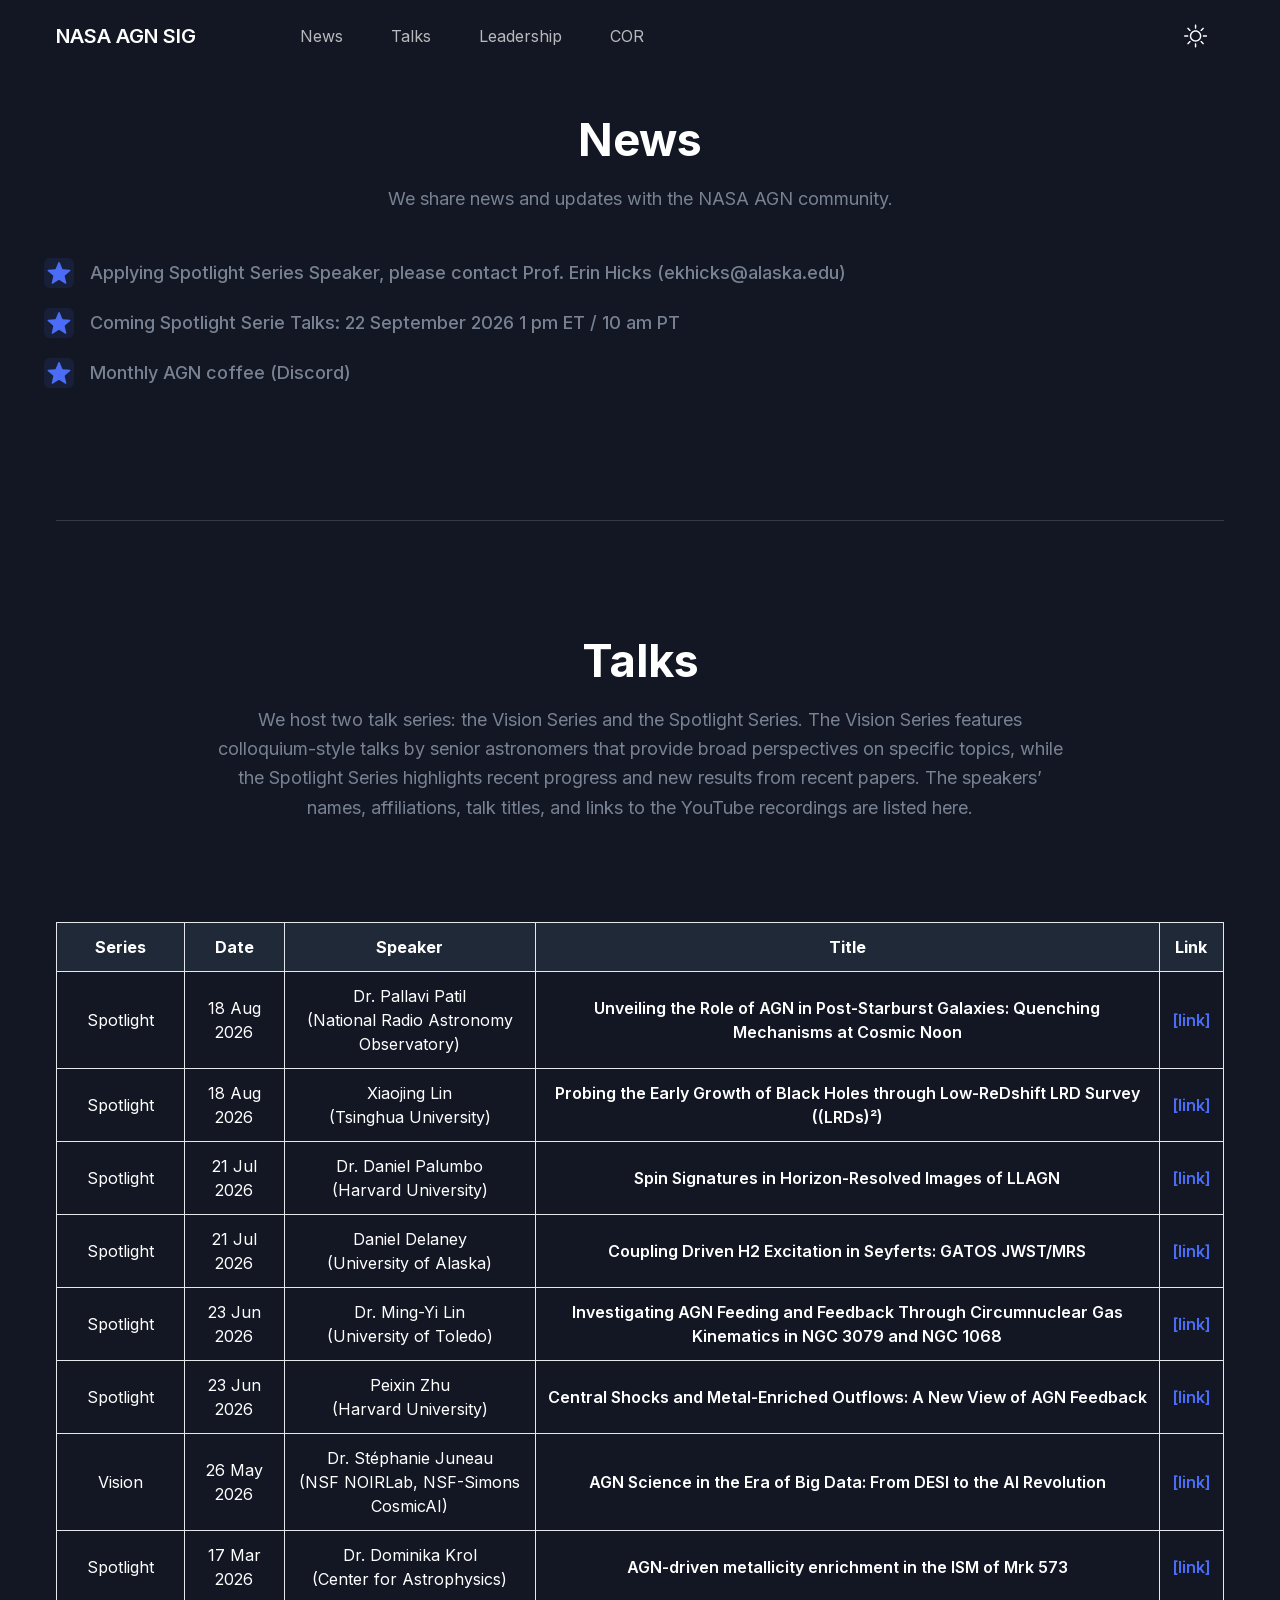
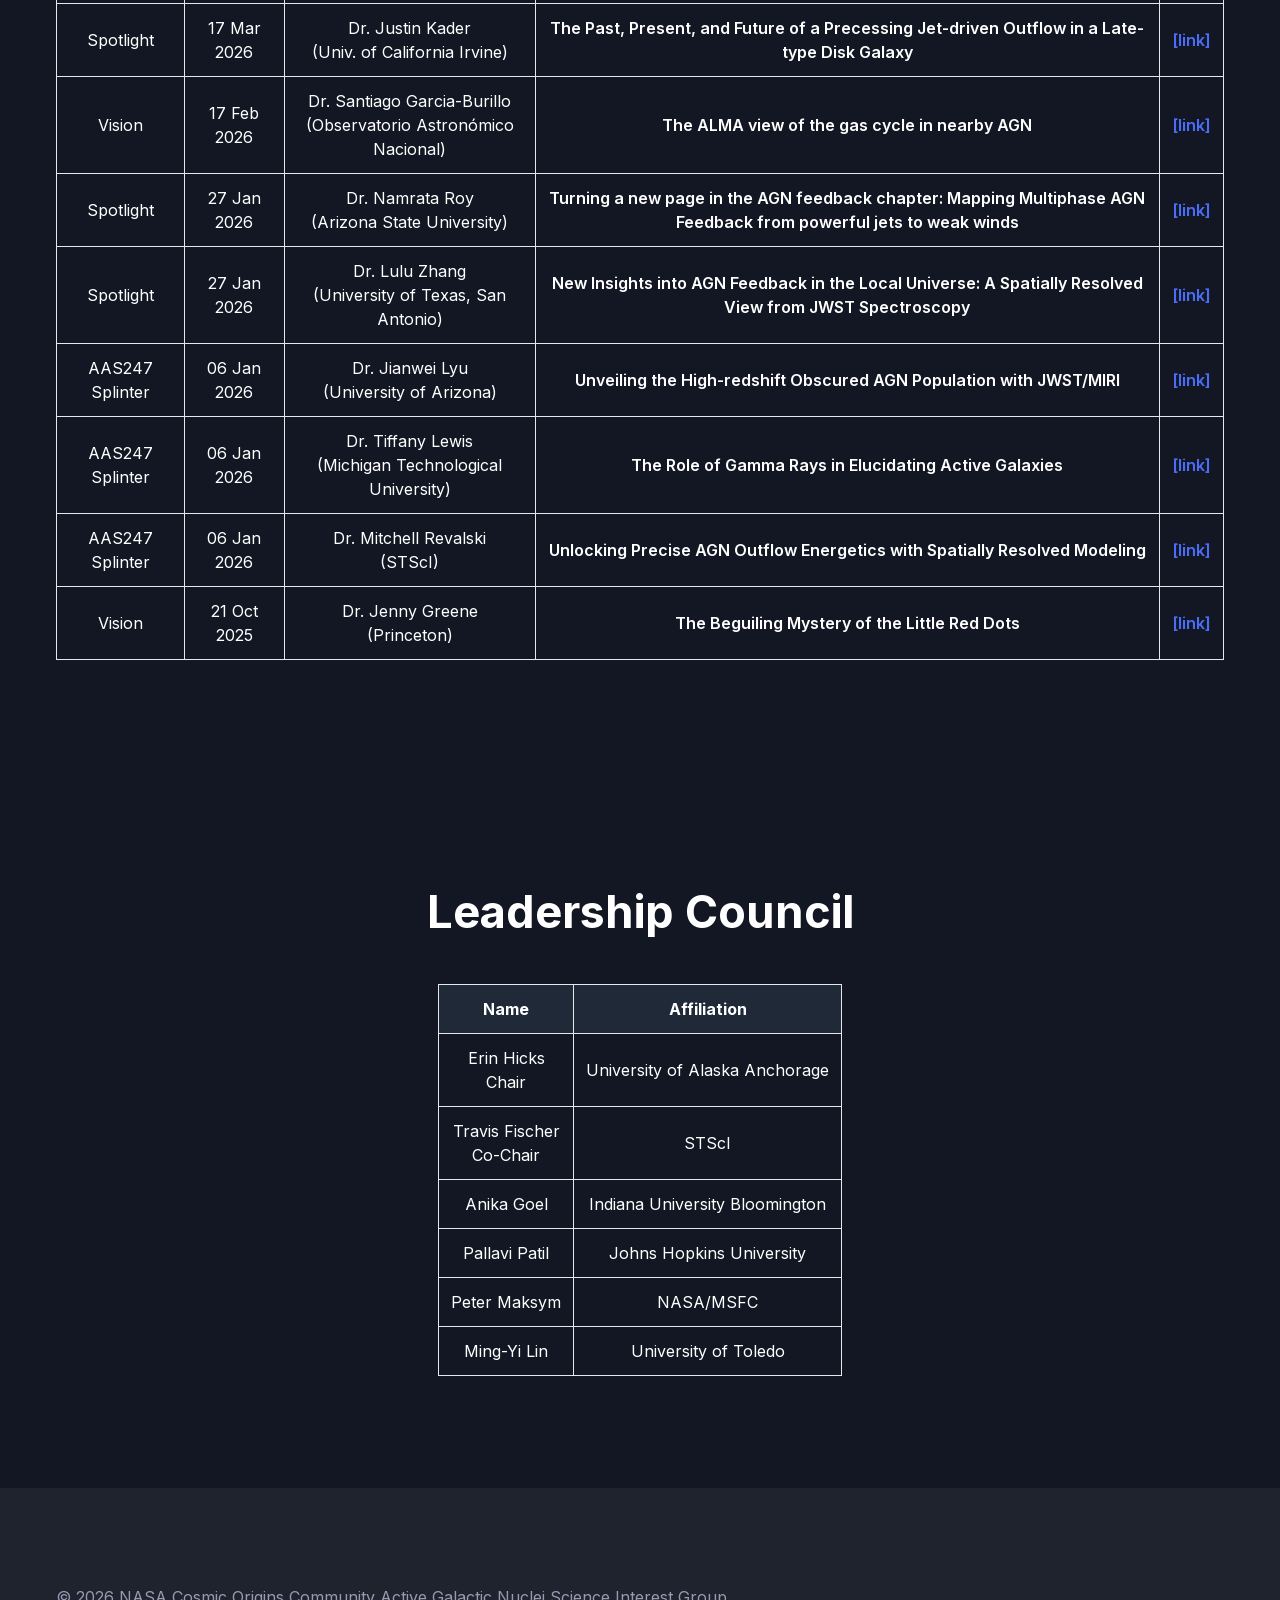
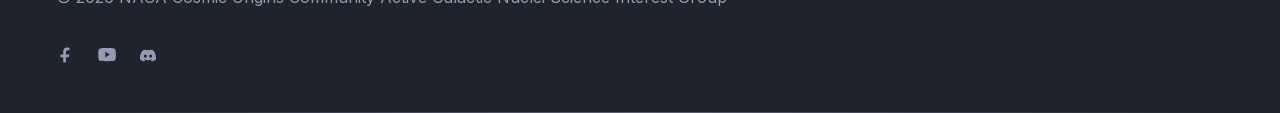
==== commit 6b8c5101: "update" ====
--- a/index.html
+++ b/index.html
@@ -1,7 +1,14 @@
-<!DOCTYPE html><!--pVDHseAoGdhawI33rPR0U--><html lang="en"><head><meta charSet="utf-8"/><meta name="viewport" content="width=device-width, initial-scale=1"/><link rel="preload" href="/_next/static/media/83afe278b6a6bb3c-s.p.3a6ba036.woff2" as="font" crossorigin="" type="font/woff2"/><link rel="stylesheet" href="/_next/static/chunks/be5d3cec95a46faa.css" data-precedence="next"/><link rel="preload" as="script" fetchPriority="low" href="/_next/static/chunks/0fcf683b57993dc1.js"/><script src="/_next/static/chunks/82abf2d65f5428ae.js" async=""></script><script src="/_next/static/chunks/2378da1e627371ff.js" async=""></script><script src="/_next/static/chunks/f2f58a7e93290fbb.js" async=""></script><script src="/_next/static/chunks/turbopack-e36b8d037d338de2.js" async=""></script><script src="/_next/static/chunks/ff1a16fafef87110.js" async=""></script><script src="/_next/static/chunks/d2be314c3ece3fbe.js" async=""></script><script src="/_next/static/chunks/ee90f017f1dcc921.js" async=""></script><script src="/_next/static/chunks/90fae9d856a29812.js" async=""></script><meta name="next-size-adjust" content=""/><title>NASA AGN SIG</title><meta name="description" content="This website is managed directly by the Leadership Council."/><script src="/_next/static/chunks/a6dad97d9634a72d.js" noModule=""></script></head><body class="bg-[#FCFCFC] dark:bg-black inter_5972bc34-module__OU16Qa__className"><div hidden=""><!--$--><!--/$--></div><script>!function(){try{var d=document.documentElement,c=d.classList;c.remove('light','dark');var e=localStorage.getItem('theme');if(e){c.add(e|| '')}else{c.add('dark');}if(e==='light'||e==='dark'||!e)d.style.colorScheme=e||'dark'}catch(t){}}();</script><div class="isolate"><header class="header top-0 left-0 z-40 flex w-full items-center absolute bg-transparent"><div class="container"><div class="relative -mx-4 flex items-center justify-between"><div class="w-60 max-w-full px-4 xl:mr-12"><a class="text-xl font-semibold text-dark dark:text-white">NASA AGN SIG</a></div><div class="flex w-full items-center justify-between px-4"><div><button id="navbarToggler" aria-label="Mobile Menu" class="ring-primary absolute top-1/2 right-4 block translate-y-[-50%] rounded-lg px-3 py-[6px] focus:ring-2 lg:hidden"><span class="relative my-1.5 block h-0.5 w-[30px] bg-black transition-all duration-300 dark:bg-white  "></span><span class="relative my-1.5 block h-0.5 w-[30px] bg-black transition-all duration-300 dark:bg-white  "></span><span class="relative my-1.5 block h-0.5 w-[30px] bg-black transition-all duration-300 dark:bg-white  "></span></button><nav id="navbarCollapse" class="navbar border-body-color/50 dark:border-body-color/20 dark:bg-dark absolute right-0 z-30 w-[250px] rounded border-[.5px] bg-white px-6 py-4 duration-300 lg:visible lg:static lg:w-auto lg:border-none lg:!bg-transparent lg:p-0 lg:opacity-100 invisible top-[120%] opacity-0"><ul class="block lg:flex lg:space-x-12"><li class="group relative"><a target="_self" class="flex py-2 text-base lg:mr-0 lg:inline-flex lg:px-0 lg:py-6 text-dark hover:text-primary dark:text-white/70 dark:hover:text-white" href="#news">Top</a></li><li class="group relative"><a target="_self" class="flex py-2 text-base lg:mr-0 lg:inline-flex lg:px-0 lg:py-6 text-dark hover:text-primary dark:text-white/70 dark:hover:text-white" href="#news">News</a></li><li class="group relative"><a target="_self" class="flex py-2 text-base lg:mr-0 lg:inline-flex lg:px-0 lg:py-6 text-dark hover:text-primary dark:text-white/70 dark:hover:text-white" href="#talks">Talks</a></li><li class="group relative"><a target="_self" class="flex py-2 text-base lg:mr-0 lg:inline-flex lg:px-0 lg:py-6 text-dark hover:text-primary dark:text-white/70 dark:hover:text-white" href="#team">Leadership</a></li><li class="group relative"><a target="_blank" rel="noopener noreferrer" class="flex py-2 text-base lg:mr-0 lg:inline-flex lg:px-0 lg:py-6 text-dark hover:text-primary dark:text-white/70 dark:hover:text-white" href="https://science.nasa.gov/astrophysics/programs/cosmic-origins/community/agn-sig/">COR</a></li></ul></nav></div><div class="flex items-center justify-end pr-16 lg:pr-0"><div><button aria-label="theme toggler" class="flex items-center justify-center text-black rounded-full cursor-pointer bg-gray-2 dark:bg-dark-bg h-9 w-9 dark:text-white md:h-14 md:w-14"><svg viewBox="0 0 23 23" class="w-5 h-5 stroke-current dark:hidden md:h-6 md:w-6" fill="none"><path d="M9.55078 1.5C5.80078 1.5 1.30078 5.25 1.30078 11.25C1.30078 17.25 5.80078 21.75 11.8008 21.75C17.8008 21.75 21.5508 17.25 21.5508 13.5C13.3008 18.75 4.30078 9.75 9.55078 1.5Z" stroke-width="2" stroke-linecap="round" stroke-linejoin="round"></path></svg><svg viewBox="0 0 25 24" fill="none" xmlns="http://www.w3.org/2000/svg" class="hidden w-5 h-5 dark:block md:h-6 md:w-6"><mask id="path-1-inside-1_977:1934" fill="white"><path d="M12.0508 16.5C10.8573 16.5 9.71271 16.0259 8.8688 15.182C8.02489 14.3381 7.55078 13.1935 7.55078 12C7.55078 10.8065 8.02489 9.66193 8.8688 8.81802C9.71271 7.97411 10.8573 7.5 12.0508 7.5C13.2443 7.5 14.3888 7.97411 15.2328 8.81802C16.0767 9.66193 16.5508 10.8065 16.5508 12C16.5508 13.1935 16.0767 14.3381 15.2328 15.182C14.3888 16.0259 13.2443 16.5 12.0508 16.5ZM12.0508 18C13.6421 18 15.1682 17.3679 16.2934 16.2426C17.4186 15.1174 18.0508 13.5913 18.0508 12C18.0508 10.4087 17.4186 8.88258 16.2934 7.75736C15.1682 6.63214 13.6421 6 12.0508 6C10.4595 6 8.93336 6.63214 7.80814 7.75736C6.68292 8.88258 6.05078 10.4087 6.05078 12C6.05078 13.5913 6.68292 15.1174 7.80814 16.2426C8.93336 17.3679 10.4595 18 12.0508 18ZM12.0508 0C12.2497 0 12.4405 0.0790176 12.5811 0.21967C12.7218 0.360322 12.8008 0.551088 12.8008 0.75V3.75C12.8008 3.94891 12.7218 4.13968 12.5811 4.28033C12.4405 4.42098 12.2497 4.5 12.0508 4.5C11.8519 4.5 11.6611 4.42098 11.5205 4.28033C11.3798 4.13968 11.3008 3.94891 11.3008 3.75V0.75C11.3008 0.551088 11.3798 0.360322 11.5205 0.21967C11.6611 0.0790176 11.8519 0 12.0508 0V0ZM12.0508 19.5C12.2497 19.5 12.4405 19.579 12.5811 19.7197C12.7218 19.8603 12.8008 20.0511 12.8008 20.25V23.25C12.8008 23.4489 12.7218 23.6397 12.5811 23.7803C12.4405 23.921 12.2497 24 12.0508 24C11.8519 24 11.6611 23.921 11.5205 23.7803C11.3798 23.6397 11.3008 23.4489 11.3008 23.25V20.25C11.3008 20.0511 11.3798 19.8603 11.5205 19.7197C11.6611 19.579 11.8519 19.5 12.0508 19.5ZM24.0508 12C24.0508 12.1989 23.9718 12.3897 23.8311 12.5303C23.6905 12.671 23.4997 12.75 23.3008 12.75H20.3008C20.1019 12.75 19.9111 12.671 19.7705 12.5303C19.6298 12.3897 19.5508 12.1989 19.5508 12C19.5508 11.8011 19.6298 11.6103 19.7705 11.4697C19.9111 11.329 20.1019 11.25 20.3008 11.25H23.3008C23.4997 11.25 23.6905 11.329 23.8311 11.4697C23.9718 11.6103 24.0508 11.8011 24.0508 12ZM4.55078 12C4.55078 12.1989 4.47176 12.3897 4.33111 12.5303C4.19046 12.671 3.99969 12.75 3.80078 12.75H0.800781C0.601869 12.75 0.411103 12.671 0.270451 12.5303C0.129799 12.3897 0.0507813 12.1989 0.0507812 12C0.0507813 11.8011 0.129799 11.6103 0.270451 11.4697C0.411103 11.329 0.601869 11.25 0.800781 11.25H3.80078C3.99969 11.25 4.19046 11.329 4.33111 11.4697C4.47176 11.6103 4.55078 11.8011 4.55078 12ZM20.5363 3.5145C20.6769 3.65515 20.7559 3.84588 20.7559 4.04475C20.7559 4.24362 20.6769 4.43435 20.5363 4.575L18.4153 6.6975C18.3455 6.76713 18.2628 6.82235 18.1717 6.86C18.0806 6.89765 17.983 6.91699 17.8845 6.91692C17.6855 6.91678 17.4947 6.83758 17.354 6.69675C17.2844 6.62702 17.2292 6.54425 17.1915 6.45318C17.1539 6.36211 17.1345 6.26452 17.1346 6.16597C17.1348 5.96695 17.214 5.77613 17.3548 5.6355L19.4758 3.5145C19.6164 3.3739 19.8072 3.29491 20.006 3.29491C20.2049 3.29491 20.3956 3.3739 20.5363 3.5145ZM6.74678 17.304C6.88738 17.4446 6.96637 17.6354 6.96637 17.8342C6.96637 18.0331 6.88738 18.2239 6.74678 18.3645L4.62578 20.4855C4.48433 20.6221 4.29488 20.6977 4.09823 20.696C3.90158 20.6943 3.71347 20.6154 3.57442 20.4764C3.43536 20.3373 3.35648 20.1492 3.35478 19.9526C3.35307 19.7559 3.42866 19.5665 3.56528 19.425L5.68628 17.304C5.82693 17.1634 6.01766 17.0844 6.21653 17.0844C6.4154 17.0844 6.60614 17.1634 6.74678 17.304ZM20.5363 20.4855C20.3956 20.6261 20.2049 20.7051 20.006 20.7051C19.8072 20.7051 19.6164 20.6261 19.4758 20.4855L17.3548 18.3645C17.2182 18.223 17.1426 18.0336 17.1443 17.8369C17.146 17.6403 17.2249 17.4522 17.3639 17.3131C17.503 17.1741 17.6911 17.0952 17.8877 17.0935C18.0844 17.0918 18.2738 17.1674 18.4153 17.304L20.5363 19.425C20.6769 19.5656 20.7559 19.7564 20.7559 19.9552C20.7559 20.1541 20.6769 20.3449 20.5363 20.4855ZM6.74678 6.6975C6.60614 6.8381 6.4154 6.91709 6.21653 6.91709C6.01766 6.91709 5.82693 6.8381 5.68628 6.6975L3.56528 4.575C3.49365 4.50582 3.43651 4.42306 3.39721 4.33155C3.3579 4.24005 3.33721 4.14164 3.33634 4.04205C3.33548 3.94247 3.35445 3.84371 3.39216 3.75153C3.42988 3.65936 3.48557 3.57562 3.55598 3.5052C3.6264 3.43478 3.71014 3.37909 3.80232 3.34138C3.89449 3.30367 3.99325 3.2847 4.09283 3.28556C4.19242 3.28643 4.29083 3.30712 4.38233 3.34642C4.47384 3.38573 4.5566 3.44287 4.62578 3.5145L6.74678 5.6355C6.81663 5.70517 6.87204 5.78793 6.90985 5.87905C6.94766 5.97017 6.96712 6.06785 6.96712 6.1665C6.96712 6.26515 6.94766 6.36283 6.90985 6.45395C6.87204 6.54507 6.81663 6.62783 6.74678 6.6975Z"></path></mask><path d="M12.0508 16.5C10.8573 16.5 9.71271 16.0259 8.8688 15.182C8.02489 14.3381 7.55078 13.1935 7.55078 12C7.55078 10.8065 8.02489 9.66193 8.8688 8.81802C9.71271 7.97411 10.8573 7.5 12.0508 7.5C13.2443 7.5 14.3888 7.97411 15.2328 8.81802C16.0767 9.66193 16.5508 10.8065 16.5508 12C16.5508 13.1935 16.0767 14.3381 15.2328 15.182C14.3888 16.0259 13.2443 16.5 12.0508 16.5ZM12.0508 18C13.6421 18 15.1682 17.3679 16.2934 16.2426C17.4186 15.1174 18.0508 13.5913 18.0508 12C18.0508 10.4087 17.4186 8.88258 16.2934 7.75736C15.1682 6.63214 13.6421 6 12.0508 6C10.4595 6 8.93336 6.63214 7.80814 7.75736C6.68292 8.88258 6.05078 10.4087 6.05078 12C6.05078 13.5913 6.68292 15.1174 7.80814 16.2426C8.93336 17.3679 10.4595 18 12.0508 18ZM12.0508 0C12.2497 0 12.4405 0.0790176 12.5811 0.21967C12.7218 0.360322 12.8008 0.551088 12.8008 0.75V3.75C12.8008 3.94891 12.7218 4.13968 12.5811 4.28033C12.4405 4.42098 12.2497 4.5 12.0508 4.5C11.8519 4.5 11.6611 4.42098 11.5205 4.28033C11.3798 4.13968 11.3008 3.94891 11.3008 3.75V0.75C11.3008 0.551088 11.3798 0.360322 11.5205 0.21967C11.6611 0.0790176 11.8519 0 12.0508 0V0ZM12.0508 19.5C12.2497 19.5 12.4405 19.579 12.5811 19.7197C12.7218 19.8603 12.8008 20.0511 12.8008 20.25V23.25C12.8008 23.4489 12.7218 23.6397 12.5811 23.7803C12.4405 23.921 12.2497 24 12.0508 24C11.8519 24 11.6611 23.921 11.5205 23.7803C11.3798 23.6397 11.3008 23.4489 11.3008 23.25V20.25C11.3008 20.0511 11.3798 19.8603 11.5205 19.7197C11.6611 19.579 11.8519 19.5 12.0508 19.5ZM24.0508 12C24.0508 12.1989 23.9718 12.3897 23.8311 12.5303C23.6905 12.671 23.4997 12.75 23.3008 12.75H20.3008C20.1019 12.75 19.9111 12.671 19.7705 12.5303C19.6298 12.3897 19.5508 12.1989 19.5508 12C19.5508 11.8011 19.6298 11.6103 19.7705 11.4697C19.9111 11.329 20.1019 11.25 20.3008 11.25H23.3008C23.4997 11.25 23.6905 11.329 23.8311 11.4697C23.9718 11.6103 24.0508 11.8011 24.0508 12ZM4.55078 12C4.55078 12.1989 4.47176 12.3897 4.33111 12.5303C4.19046 12.671 3.99969 12.75 3.80078 12.75H0.800781C0.601869 12.75 0.411103 12.671 0.270451 12.5303C0.129799 12.3897 0.0507813 12.1989 0.0507812 12C0.0507813 11.8011 0.129799 11.6103 0.270451 11.4697C0.411103 11.329 0.601869 11.25 0.800781 11.25H3.80078C3.99969 11.25 4.19046 11.329 4.33111 11.4697C4.47176 11.6103 4.55078 11.8011 4.55078 12ZM20.5363 3.5145C20.6769 3.65515 20.7559 3.84588 20.7559 4.04475C20.7559 4.24362 20.6769 4.43435 20.5363 4.575L18.4153 6.6975C18.3455 6.76713 18.2628 6.82235 18.1717 6.86C18.0806 6.89765 17.983 6.91699 17.8845 6.91692C17.6855 6.91678 17.4947 6.83758 17.354 6.69675C17.2844 6.62702 17.2292 6.54425 17.1915 6.45318C17.1539 6.36211 17.1345 6.26452 17.1346 6.16597C17.1348 5.96695 17.214 5.77613 17.3548 5.6355L19.4758 3.5145C19.6164 3.3739 19.8072 3.29491 20.006 3.29491C20.2049 3.29491 20.3956 3.3739 20.5363 3.5145ZM6.74678 17.304C6.88738 17.4446 6.96637 17.6354 6.96637 17.8342C6.96637 18.0331 6.88738 18.2239 6.74678 18.3645L4.62578 20.4855C4.48433 20.6221 4.29488 20.6977 4.09823 20.696C3.90158 20.6943 3.71347 20.6154 3.57442 20.4764C3.43536 20.3373 3.35648 20.1492 3.35478 19.9526C3.35307 19.7559 3.42866 19.5665 3.56528 19.425L5.68628 17.304C5.82693 17.1634 6.01766 17.0844 6.21653 17.0844C6.4154 17.0844 6.60614 17.1634 6.74678 17.304ZM20.5363 20.4855C20.3956 20.6261 20.2049 20.7051 20.006 20.7051C19.8072 20.7051 19.6164 20.6261 19.4758 20.4855L17.3548 18.3645C17.2182 18.223 17.1426 18.0336 17.1443 17.8369C17.146 17.6403 17.2249 17.4522 17.3639 17.3131C17.503 17.1741 17.6911 17.0952 17.8877 17.0935C18.0844 17.0918 18.2738 17.1674 18.4153 17.304L20.5363 19.425C20.6769 19.5656 20.7559 19.7564 20.7559 19.9552C20.7559 20.1541 20.6769 20.3449 20.5363 20.4855ZM6.74678 6.6975C6.60614 6.8381 6.4154 6.91709 6.21653 6.91709C6.01766 6.91709 5.82693 6.8381 5.68628 6.6975L3.56528 4.575C3.49365 4.50582 3.43651 4.42306 3.39721 4.33155C3.3579 4.24005 3.33721 4.14164 3.33634 4.04205C3.33548 3.94247 3.35445 3.84371 3.39216 3.75153C3.42988 3.65936 3.48557 3.57562 3.55598 3.5052C3.6264 3.43478 3.71014 3.37909 3.80232 3.34138C3.89449 3.30367 3.99325 3.2847 4.09283 3.28556C4.19242 3.28643 4.29083 3.30712 4.38233 3.34642C4.47384 3.38573 4.5566 3.44287 4.62578 3.5145L6.74678 5.6355C6.81663 5.70517 6.87204 5.78793 6.90985 5.87905C6.94766 5.97017 6.96712 6.06785 6.96712 6.1665C6.96712 6.26515 6.94766 6.36283 6.90985 6.45395C6.87204 6.54507 6.81663 6.62783 6.74678 6.6975Z" fill="black" stroke="white" stroke-width="2" mask="url(#path-1-inside-1_977:1934)"></path></svg></button></div></div></div></div></div></header><section id="news" class="scroll-mt-24"><section id="about" class="pt-16 md:pt-20 lg:pt-28"><div class="container"><div class="border-b border-body-color/[.15] pb-16 dark:border-white/[.15] md:pb-20 lg:pb-28"><div class="-mx-4 flex flex-wrap items-center"><div class="w-full px-4"><div class="w-full mx-auto text-center" style="max-width:850px;margin-bottom:44px"><h2 class="mb-4 text-3xl font-bold leading-tight! text-black dark:text-white sm:text-4xl md:text-[45px]">News</h2><p class="text-base leading-relaxed! text-body-color md:text-lg">We share news and updates with the NASA AGN community.</p></div><div class="mb-12 max-w-[1000px] lg:mb-0" data-wow-delay=".15s"><div class="mx-[-12px] flex flex-wrap"><div class="space-y-3"><p class="text-body-color mb-5 flex items-center text-lg font-medium"><span class="bg-primary/10 text-primary mr-4 flex h-[30px] w-[30px] items-center justify-center rounded-md"><svg xmlns="http://www.w3.org/2000/svg" fill="none" viewBox="0 0 24 24" class="fill-current"><path stroke-linecap="round" stroke-linejoin="round" d="M11.48 3.499a.562.562 0 0 1 1.04 0l2.125 5.111a.563.563 0 0 0 .475.345l5.518.442c.499.04.701.663.321.988l-4.204 3.602a.563.563 0 0 0-.182.557l1.285 5.385a.562.562 0 0 1-.84.61l-4.725-2.885a.562.562 0 0 0-.586 0L6.982 20.54a.562.562 0 0 1-.84-.61l1.285-5.386a.562.562 0 0 0-.182-.557l-4.204-3.602a.562.562 0 0 1 .321-.988l5.518-.442a.563.563 0 0 0 .475-.345L11.48 3.5Z"></path></svg></span><span>Coming Spotlight Serie Talks: 17 March 1 pm ET / 10 am PT</span></p><p class="text-body-color mb-5 flex items-center text-lg font-medium"><span class="bg-primary/10 text-primary mr-4 flex h-[30px] w-[30px] items-center justify-center rounded-md"><svg xmlns="http://www.w3.org/2000/svg" fill="none" viewBox="0 0 24 24" class="fill-current"><path stroke-linecap="round" stroke-linejoin="round" d="M11.48 3.499a.562.562 0 0 1 1.04 0l2.125 5.111a.563.563 0 0 0 .475.345l5.518.442c.499.04.701.663.321.988l-4.204 3.602a.563.563 0 0 0-.182.557l1.285 5.385a.562.562 0 0 1-.84.61l-4.725-2.885a.562.562 0 0 0-.586 0L6.982 20.54a.562.562 0 0 1-.84-.61l1.285-5.386a.562.562 0 0 0-.182-.557l-4.204-3.602a.562.562 0 0 1 .321-.988l5.518-.442a.563.563 0 0 0 .475-.345L11.48 3.5Z"></path></svg></span><span>Dissertation Jamboree Application (Deadline: 28 March 2026)<a href="https://docs.google.com/forms/d/e/1FAIpQLSeufuTliApMdP2cmGTt98EdLHVEEn6C9bklxa4jD6l01lXUZQ/viewform" target="_blank" rel="noopener noreferrer" class="ml-2 text-primary hover:underline">[link]</a></span></p><p class="text-body-color mb-5 flex items-center text-lg font-medium"><span class="bg-primary/10 text-primary mr-4 flex h-[30px] w-[30px] items-center justify-center rounded-md"><svg xmlns="http://www.w3.org/2000/svg" fill="none" viewBox="0 0 24 24" class="fill-current"><path stroke-linecap="round" stroke-linejoin="round" d="M11.48 3.499a.562.562 0 0 1 1.04 0l2.125 5.111a.563.563 0 0 0 .475.345l5.518.442c.499.04.701.663.321.988l-4.204 3.602a.563.563 0 0 0-.182.557l1.285 5.385a.562.562 0 0 1-.84.61l-4.725-2.885a.562.562 0 0 0-.586 0L6.982 20.54a.562.562 0 0 1-.84-.61l1.285-5.386a.562.562 0 0 0-.182-.557l-4.204-3.602a.562.562 0 0 1 .321-.988l5.518-.442a.563.563 0 0 0 .475-.345L11.48 3.5Z"></path></svg></span><span>Monthly AGN coffee (Discord)</span></p><p class="text-body-color mb-5 flex items-center text-lg font-medium"><span class="bg-primary/10 text-primary mr-4 flex h-[30px] w-[30px] items-center justify-center rounded-md"><svg xmlns="http://www.w3.org/2000/svg" fill="none" viewBox="0 0 24 24" class="fill-current"><path stroke-linecap="round" stroke-linejoin="round" d="M11.48 3.499a.562.562 0 0 1 1.04 0l2.125 5.111a.563.563 0 0 0 .475.345l5.518.442c.499.04.701.663.321.988l-4.204 3.602a.563.563 0 0 0-.182.557l1.285 5.385a.562.562 0 0 1-.84.61l-4.725-2.885a.562.562 0 0 0-.586 0L6.982 20.54a.562.562 0 0 1-.84-.61l1.285-5.386a.562.562 0 0 0-.182-.557l-4.204-3.602a.562.562 0 0 1 .321-.988l5.518-.442a.563.563 0 0 0 .475-.345L11.48 3.5Z"></path></svg></span><span>COPAG Astro2030</span></p></div></div></div></div></div></div></div></section></section><section id="talks" class="scroll-mt-24"><section id="features" class="py-16 md:py-20 lg:py-28"><div class="container mx-auto"><div class="w-full mx-auto text-center" style="max-width:850px;margin-bottom:100px"><h2 class="mb-4 text-3xl font-bold leading-tight! text-black dark:text-white sm:text-4xl md:text-[45px]">Talks</h2><p class="text-base leading-relaxed! text-body-color md:text-lg">We host two talk series: the Vision Series and the Spotlight Series. 
+<!DOCTYPE html><!--HtTbqeEdTXN64fzunfgLW--><html lang="en"><head><meta charSet="utf-8"/><meta name="viewport" content="width=device-width, initial-scale=1"/><link rel="preload" href="/_next/static/media/83afe278b6a6bb3c-s.p.3a6ba036.woff2" as="font" crossorigin="" type="font/woff2"/><link rel="stylesheet" href="/_next/static/chunks/be5d3cec95a46faa.css" data-precedence="next"/><link rel="preload" as="script" fetchPriority="low" href="/_next/static/chunks/0fcf683b57993dc1.js"/><script src="/_next/static/chunks/82abf2d65f5428ae.js" async=""></script><script src="/_next/static/chunks/2378da1e627371ff.js" async=""></script><script src="/_next/static/chunks/f2f58a7e93290fbb.js" async=""></script><script src="/_next/static/chunks/turbopack-e36b8d037d338de2.js" async=""></script><script src="/_next/static/chunks/ff1a16fafef87110.js" async=""></script><script src="/_next/static/chunks/d2be314c3ece3fbe.js" async=""></script><script src="/_next/static/chunks/97c8c07794da017b.js" async=""></script><script src="/_next/static/chunks/90fae9d856a29812.js" async=""></script><meta name="next-size-adjust" content=""/><title>NASA AGN SIG</title><meta name="description" content="This website is managed directly by the Leadership Council."/><script src="/_next/static/chunks/a6dad97d9634a72d.js" noModule=""></script></head><body class="bg-[#FCFCFC] dark:bg-black inter_5972bc34-module__OU16Qa__className"><div hidden=""><!--$--><!--/$--></div><script>!function(){try{var d=document.documentElement,c=d.classList;c.remove('light','dark');var e=localStorage.getItem('theme');if(e){c.add(e|| '')}else{c.add('dark');}if(e==='light'||e==='dark'||!e)d.style.colorScheme=e||'dark'}catch(t){}}();</script><div class="isolate"><header class="header top-0 left-0 z-40 flex w-full items-center absolute bg-transparent"><div class="container"><div class="relative -mx-4 flex items-center justify-between"><div class="w-60 max-w-full px-4 xl:mr-12"><a class="text-xl font-semibold text-dark dark:text-white">NASA AGN SIG</a></div><div class="flex w-full items-center justify-between px-4"><div><button id="navbarToggler" aria-label="Mobile Menu" class="ring-primary absolute top-1/2 right-4 block translate-y-[-50%] rounded-lg px-3 py-[6px] focus:ring-2 lg:hidden"><span class="relative my-1.5 block h-0.5 w-[30px] bg-black transition-all duration-300 dark:bg-white  "></span><span class="relative my-1.5 block h-0.5 w-[30px] bg-black transition-all duration-300 dark:bg-white  "></span><span class="relative my-1.5 block h-0.5 w-[30px] bg-black transition-all duration-300 dark:bg-white  "></span></button><nav id="navbarCollapse" class="navbar border-body-color/50 dark:border-body-color/20 dark:bg-dark absolute right-0 z-30 w-[250px] rounded border-[.5px] bg-white px-6 py-4 duration-300 lg:visible lg:static lg:w-auto lg:border-none lg:!bg-transparent lg:p-0 lg:opacity-100 invisible top-[120%] opacity-0"><ul class="block lg:flex lg:space-x-12"><li class="group relative"><a target="_self" class="flex py-2 text-base lg:mr-0 lg:inline-flex lg:px-0 lg:py-6 text-dark hover:text-primary dark:text-white/70 dark:hover:text-white" href="#news">News</a></li><li class="group relative"><a target="_self" class="flex py-2 text-base lg:mr-0 lg:inline-flex lg:px-0 lg:py-6 text-dark hover:text-primary dark:text-white/70 dark:hover:text-white" href="#talks">Talks</a></li><li class="group relative"><a target="_self" class="flex py-2 text-base lg:mr-0 lg:inline-flex lg:px-0 lg:py-6 text-dark hover:text-primary dark:text-white/70 dark:hover:text-white" href="#team">Leadership</a></li><li class="group relative"><a target="_blank" rel="noopener noreferrer" class="flex py-2 text-base lg:mr-0 lg:inline-flex lg:px-0 lg:py-6 text-dark hover:text-primary dark:text-white/70 dark:hover:text-white" href="https://science.nasa.gov/astrophysics/programs/cosmic-origins/community/agn-sig/">COR</a></li></ul></nav></div><div class="flex items-center justify-end pr-16 lg:pr-0"><div><button aria-label="theme toggler" class="flex items-center justify-center text-black rounded-full cursor-pointer bg-gray-2 dark:bg-dark-bg h-9 w-9 dark:text-white md:h-14 md:w-14"><svg viewBox="0 0 23 23" class="w-5 h-5 stroke-current dark:hidden md:h-6 md:w-6" fill="none"><path d="M9.55078 1.5C5.80078 1.5 1.30078 5.25 1.30078 11.25C1.30078 17.25 5.80078 21.75 11.8008 21.75C17.8008 21.75 21.5508 17.25 21.5508 13.5C13.3008 18.75 4.30078 9.75 9.55078 1.5Z" stroke-width="2" stroke-linecap="round" stroke-linejoin="round"></path></svg><svg viewBox="0 0 25 24" fill="none" xmlns="http://www.w3.org/2000/svg" class="hidden w-5 h-5 dark:block md:h-6 md:w-6"><mask id="path-1-inside-1_977:1934" fill="white"><path d="M12.0508 16.5C10.8573 16.5 9.71271 16.0259 8.8688 15.182C8.02489 14.3381 7.55078 13.1935 7.55078 12C7.55078 10.8065 8.02489 9.66193 8.8688 8.81802C9.71271 7.97411 10.8573 7.5 12.0508 7.5C13.2443 7.5 14.3888 7.97411 15.2328 8.81802C16.0767 9.66193 16.5508 10.8065 16.5508 12C16.5508 13.1935 16.0767 14.3381 15.2328 15.182C14.3888 16.0259 13.2443 16.5 12.0508 16.5ZM12.0508 18C13.6421 18 15.1682 17.3679 16.2934 16.2426C17.4186 15.1174 18.0508 13.5913 18.0508 12C18.0508 10.4087 17.4186 8.88258 16.2934 7.75736C15.1682 6.63214 13.6421 6 12.0508 6C10.4595 6 8.93336 6.63214 7.80814 7.75736C6.68292 8.88258 6.05078 10.4087 6.05078 12C6.05078 13.5913 6.68292 15.1174 7.80814 16.2426C8.93336 17.3679 10.4595 18 12.0508 18ZM12.0508 0C12.2497 0 12.4405 0.0790176 12.5811 0.21967C12.7218 0.360322 12.8008 0.551088 12.8008 0.75V3.75C12.8008 3.94891 12.7218 4.13968 12.5811 4.28033C12.4405 4.42098 12.2497 4.5 12.0508 4.5C11.8519 4.5 11.6611 4.42098 11.5205 4.28033C11.3798 4.13968 11.3008 3.94891 11.3008 3.75V0.75C11.3008 0.551088 11.3798 0.360322 11.5205 0.21967C11.6611 0.0790176 11.8519 0 12.0508 0V0ZM12.0508 19.5C12.2497 19.5 12.4405 19.579 12.5811 19.7197C12.7218 19.8603 12.8008 20.0511 12.8008 20.25V23.25C12.8008 23.4489 12.7218 23.6397 12.5811 23.7803C12.4405 23.921 12.2497 24 12.0508 24C11.8519 24 11.6611 23.921 11.5205 23.7803C11.3798 23.6397 11.3008 23.4489 11.3008 23.25V20.25C11.3008 20.0511 11.3798 19.8603 11.5205 19.7197C11.6611 19.579 11.8519 19.5 12.0508 19.5ZM24.0508 12C24.0508 12.1989 23.9718 12.3897 23.8311 12.5303C23.6905 12.671 23.4997 12.75 23.3008 12.75H20.3008C20.1019 12.75 19.9111 12.671 19.7705 12.5303C19.6298 12.3897 19.5508 12.1989 19.5508 12C19.5508 11.8011 19.6298 11.6103 19.7705 11.4697C19.9111 11.329 20.1019 11.25 20.3008 11.25H23.3008C23.4997 11.25 23.6905 11.329 23.8311 11.4697C23.9718 11.6103 24.0508 11.8011 24.0508 12ZM4.55078 12C4.55078 12.1989 4.47176 12.3897 4.33111 12.5303C4.19046 12.671 3.99969 12.75 3.80078 12.75H0.800781C0.601869 12.75 0.411103 12.671 0.270451 12.5303C0.129799 12.3897 0.0507813 12.1989 0.0507812 12C0.0507813 11.8011 0.129799 11.6103 0.270451 11.4697C0.411103 11.329 0.601869 11.25 0.800781 11.25H3.80078C3.99969 11.25 4.19046 11.329 4.33111 11.4697C4.47176 11.6103 4.55078 11.8011 4.55078 12ZM20.5363 3.5145C20.6769 3.65515 20.7559 3.84588 20.7559 4.04475C20.7559 4.24362 20.6769 4.43435 20.5363 4.575L18.4153 6.6975C18.3455 6.76713 18.2628 6.82235 18.1717 6.86C18.0806 6.89765 17.983 6.91699 17.8845 6.91692C17.6855 6.91678 17.4947 6.83758 17.354 6.69675C17.2844 6.62702 17.2292 6.54425 17.1915 6.45318C17.1539 6.36211 17.1345 6.26452 17.1346 6.16597C17.1348 5.96695 17.214 5.77613 17.3548 5.6355L19.4758 3.5145C19.6164 3.3739 19.8072 3.29491 20.006 3.29491C20.2049 3.29491 20.3956 3.3739 20.5363 3.5145ZM6.74678 17.304C6.88738 17.4446 6.96637 17.6354 6.96637 17.8342C6.96637 18.0331 6.88738 18.2239 6.74678 18.3645L4.62578 20.4855C4.48433 20.6221 4.29488 20.6977 4.09823 20.696C3.90158 20.6943 3.71347 20.6154 3.57442 20.4764C3.43536 20.3373 3.35648 20.1492 3.35478 19.9526C3.35307 19.7559 3.42866 19.5665 3.56528 19.425L5.68628 17.304C5.82693 17.1634 6.01766 17.0844 6.21653 17.0844C6.4154 17.0844 6.60614 17.1634 6.74678 17.304ZM20.5363 20.4855C20.3956 20.6261 20.2049 20.7051 20.006 20.7051C19.8072 20.7051 19.6164 20.6261 19.4758 20.4855L17.3548 18.3645C17.2182 18.223 17.1426 18.0336 17.1443 17.8369C17.146 17.6403 17.2249 17.4522 17.3639 17.3131C17.503 17.1741 17.6911 17.0952 17.8877 17.0935C18.0844 17.0918 18.2738 17.1674 18.4153 17.304L20.5363 19.425C20.6769 19.5656 20.7559 19.7564 20.7559 19.9552C20.7559 20.1541 20.6769 20.3449 20.5363 20.4855ZM6.74678 6.6975C6.60614 6.8381 6.4154 6.91709 6.21653 6.91709C6.01766 6.91709 5.82693 6.8381 5.68628 6.6975L3.56528 4.575C3.49365 4.50582 3.43651 4.42306 3.39721 4.33155C3.3579 4.24005 3.33721 4.14164 3.33634 4.04205C3.33548 3.94247 3.35445 3.84371 3.39216 3.75153C3.42988 3.65936 3.48557 3.57562 3.55598 3.5052C3.6264 3.43478 3.71014 3.37909 3.80232 3.34138C3.89449 3.30367 3.99325 3.2847 4.09283 3.28556C4.19242 3.28643 4.29083 3.30712 4.38233 3.34642C4.47384 3.38573 4.5566 3.44287 4.62578 3.5145L6.74678 5.6355C6.81663 5.70517 6.87204 5.78793 6.90985 5.87905C6.94766 5.97017 6.96712 6.06785 6.96712 6.1665C6.96712 6.26515 6.94766 6.36283 6.90985 6.45395C6.87204 6.54507 6.81663 6.62783 6.74678 6.6975Z"></path></mask><path d="M12.0508 16.5C10.8573 16.5 9.71271 16.0259 8.8688 15.182C8.02489 14.3381 7.55078 13.1935 7.55078 12C7.55078 10.8065 8.02489 9.66193 8.8688 8.81802C9.71271 7.97411 10.8573 7.5 12.0508 7.5C13.2443 7.5 14.3888 7.97411 15.2328 8.81802C16.0767 9.66193 16.5508 10.8065 16.5508 12C16.5508 13.1935 16.0767 14.3381 15.2328 15.182C14.3888 16.0259 13.2443 16.5 12.0508 16.5ZM12.0508 18C13.6421 18 15.1682 17.3679 16.2934 16.2426C17.4186 15.1174 18.0508 13.5913 18.0508 12C18.0508 10.4087 17.4186 8.88258 16.2934 7.75736C15.1682 6.63214 13.6421 6 12.0508 6C10.4595 6 8.93336 6.63214 7.80814 7.75736C6.68292 8.88258 6.05078 10.4087 6.05078 12C6.05078 13.5913 6.68292 15.1174 7.80814 16.2426C8.93336 17.3679 10.4595 18 12.0508 18ZM12.0508 0C12.2497 0 12.4405 0.0790176 12.5811 0.21967C12.7218 0.360322 12.8008 0.551088 12.8008 0.75V3.75C12.8008 3.94891 12.7218 4.13968 12.5811 4.28033C12.4405 4.42098 12.2497 4.5 12.0508 4.5C11.8519 4.5 11.6611 4.42098 11.5205 4.28033C11.3798 4.13968 11.3008 3.94891 11.3008 3.75V0.75C11.3008 0.551088 11.3798 0.360322 11.5205 0.21967C11.6611 0.0790176 11.8519 0 12.0508 0V0ZM12.0508 19.5C12.2497 19.5 12.4405 19.579 12.5811 19.7197C12.7218 19.8603 12.8008 20.0511 12.8008 20.25V23.25C12.8008 23.4489 12.7218 23.6397 12.5811 23.7803C12.4405 23.921 12.2497 24 12.0508 24C11.8519 24 11.6611 23.921 11.5205 23.7803C11.3798 23.6397 11.3008 23.4489 11.3008 23.25V20.25C11.3008 20.0511 11.3798 19.8603 11.5205 19.7197C11.6611 19.579 11.8519 19.5 12.0508 19.5ZM24.0508 12C24.0508 12.1989 23.9718 12.3897 23.8311 12.5303C23.6905 12.671 23.4997 12.75 23.3008 12.75H20.3008C20.1019 12.75 19.9111 12.671 19.7705 12.5303C19.6298 12.3897 19.5508 12.1989 19.5508 12C19.5508 11.8011 19.6298 11.6103 19.7705 11.4697C19.9111 11.329 20.1019 11.25 20.3008 11.25H23.3008C23.4997 11.25 23.6905 11.329 23.8311 11.4697C23.9718 11.6103 24.0508 11.8011 24.0508 12ZM4.55078 12C4.55078 12.1989 4.47176 12.3897 4.33111 12.5303C4.19046 12.671 3.99969 12.75 3.80078 12.75H0.800781C0.601869 12.75 0.411103 12.671 0.270451 12.5303C0.129799 12.3897 0.0507813 12.1989 0.0507812 12C0.0507813 11.8011 0.129799 11.6103 0.270451 11.4697C0.411103 11.329 0.601869 11.25 0.800781 11.25H3.80078C3.99969 11.25 4.19046 11.329 4.33111 11.4697C4.47176 11.6103 4.55078 11.8011 4.55078 12ZM20.5363 3.5145C20.6769 3.65515 20.7559 3.84588 20.7559 4.04475C20.7559 4.24362 20.6769 4.43435 20.5363 4.575L18.4153 6.6975C18.3455 6.76713 18.2628 6.82235 18.1717 6.86C18.0806 6.89765 17.983 6.91699 17.8845 6.91692C17.6855 6.91678 17.4947 6.83758 17.354 6.69675C17.2844 6.62702 17.2292 6.54425 17.1915 6.45318C17.1539 6.36211 17.1345 6.26452 17.1346 6.16597C17.1348 5.96695 17.214 5.77613 17.3548 5.6355L19.4758 3.5145C19.6164 3.3739 19.8072 3.29491 20.006 3.29491C20.2049 3.29491 20.3956 3.3739 20.5363 3.5145ZM6.74678 17.304C6.88738 17.4446 6.96637 17.6354 6.96637 17.8342C6.96637 18.0331 6.88738 18.2239 6.74678 18.3645L4.62578 20.4855C4.48433 20.6221 4.29488 20.6977 4.09823 20.696C3.90158 20.6943 3.71347 20.6154 3.57442 20.4764C3.43536 20.3373 3.35648 20.1492 3.35478 19.9526C3.35307 19.7559 3.42866 19.5665 3.56528 19.425L5.68628 17.304C5.82693 17.1634 6.01766 17.0844 6.21653 17.0844C6.4154 17.0844 6.60614 17.1634 6.74678 17.304ZM20.5363 20.4855C20.3956 20.6261 20.2049 20.7051 20.006 20.7051C19.8072 20.7051 19.6164 20.6261 19.4758 20.4855L17.3548 18.3645C17.2182 18.223 17.1426 18.0336 17.1443 17.8369C17.146 17.6403 17.2249 17.4522 17.3639 17.3131C17.503 17.1741 17.6911 17.0952 17.8877 17.0935C18.0844 17.0918 18.2738 17.1674 18.4153 17.304L20.5363 19.425C20.6769 19.5656 20.7559 19.7564 20.7559 19.9552C20.7559 20.1541 20.6769 20.3449 20.5363 20.4855ZM6.74678 6.6975C6.60614 6.8381 6.4154 6.91709 6.21653 6.91709C6.01766 6.91709 5.82693 6.8381 5.68628 6.6975L3.56528 4.575C3.49365 4.50582 3.43651 4.42306 3.39721 4.33155C3.3579 4.24005 3.33721 4.14164 3.33634 4.04205C3.33548 3.94247 3.35445 3.84371 3.39216 3.75153C3.42988 3.65936 3.48557 3.57562 3.55598 3.5052C3.6264 3.43478 3.71014 3.37909 3.80232 3.34138C3.89449 3.30367 3.99325 3.2847 4.09283 3.28556C4.19242 3.28643 4.29083 3.30712 4.38233 3.34642C4.47384 3.38573 4.5566 3.44287 4.62578 3.5145L6.74678 5.6355C6.81663 5.70517 6.87204 5.78793 6.90985 5.87905C6.94766 5.97017 6.96712 6.06785 6.96712 6.1665C6.96712 6.26515 6.94766 6.36283 6.90985 6.45395C6.87204 6.54507 6.81663 6.62783 6.74678 6.6975Z" fill="black" stroke="white" stroke-width="2" mask="url(#path-1-inside-1_977:1934)"></path></svg></button></div></div></div></div></div></header><section id="news" class="scroll-mt-24"><section id="about" class="pt-16 md:pt-20 lg:pt-28"><div class="container"><div class="border-b border-body-color/[.15] pb-16 dark:border-white/[.15] md:pb-20 lg:pb-28"><div class="-mx-4 flex flex-wrap items-center"><div class="w-full px-4"><div class="w-full mx-auto text-center" style="max-width:850px;margin-bottom:44px"><h2 class="mb-4 text-3xl font-bold leading-tight! text-black dark:text-white sm:text-4xl md:text-[45px]">News</h2><p class="text-base leading-relaxed! text-body-color md:text-lg">We share news and updates with the NASA AGN community.</p></div><div class="mb-12 max-w-[1000px] lg:mb-0" data-wow-delay=".15s"><div class="mx-[-12px] flex flex-wrap"><div class="space-y-3"><p class="text-body-color mb-5 flex items-center text-lg font-medium"><span class="bg-primary/10 text-primary mr-4 flex h-[30px] w-[30px] items-center justify-center rounded-md"><svg xmlns="http://www.w3.org/2000/svg" fill="none" viewBox="0 0 24 24" class="fill-current"><path stroke-linecap="round" stroke-linejoin="round" d="M11.48 3.499a.562.562 0 0 1 1.04 0l2.125 5.111a.563.563 0 0 0 .475.345l5.518.442c.499.04.701.663.321.988l-4.204 3.602a.563.563 0 0 0-.182.557l1.285 5.385a.562.562 0 0 1-.84.61l-4.725-2.885a.562.562 0 0 0-.586 0L6.982 20.54a.562.562 0 0 1-.84-.61l1.285-5.386a.562.562 0 0 0-.182-.557l-4.204-3.602a.562.562 0 0 1 .321-.988l5.518-.442a.563.563 0 0 0 .475-.345L11.48 3.5Z"></path></svg></span><span>Applying Spotlight Series Speaker, please contact Prof. Erin Hicks (ekhicks@alaska.edu)</span></p><p class="text-body-color mb-5 flex items-center text-lg font-medium"><span class="bg-primary/10 text-primary mr-4 flex h-[30px] w-[30px] items-center justify-center rounded-md"><svg xmlns="http://www.w3.org/2000/svg" fill="none" viewBox="0 0 24 24" class="fill-current"><path stroke-linecap="round" stroke-linejoin="round" d="M11.48 3.499a.562.562 0 0 1 1.04 0l2.125 5.111a.563.563 0 0 0 .475.345l5.518.442c.499.04.701.663.321.988l-4.204 3.602a.563.563 0 0 0-.182.557l1.285 5.385a.562.562 0 0 1-.84.61l-4.725-2.885a.562.562 0 0 0-.586 0L6.982 20.54a.562.562 0 0 1-.84-.61l1.285-5.386a.562.562 0 0 0-.182-.557l-4.204-3.602a.562.562 0 0 1 .321-.988l5.518-.442a.563.563 0 0 0 .475-.345L11.48 3.5Z"></path></svg></span><span>Coming Spotlight Serie Talks: 22 September 2026 1 pm ET / 10 am PT</span></p><p class="text-body-color mb-5 flex items-center text-lg font-medium"><span class="bg-primary/10 text-primary mr-4 flex h-[30px] w-[30px] items-center justify-center rounded-md"><svg xmlns="http://www.w3.org/2000/svg" fill="none" viewBox="0 0 24 24" class="fill-current"><path stroke-linecap="round" stroke-linejoin="round" d="M11.48 3.499a.562.562 0 0 1 1.04 0l2.125 5.111a.563.563 0 0 0 .475.345l5.518.442c.499.04.701.663.321.988l-4.204 3.602a.563.563 0 0 0-.182.557l1.285 5.385a.562.562 0 0 1-.84.61l-4.725-2.885a.562.562 0 0 0-.586 0L6.982 20.54a.562.562 0 0 1-.84-.61l1.285-5.386a.562.562 0 0 0-.182-.557l-4.204-3.602a.562.562 0 0 1 .321-.988l5.518-.442a.563.563 0 0 0 .475-.345L11.48 3.5Z"></path></svg></span><span>Monthly AGN coffee (Discord)</span></p></div></div></div></div></div></div></div></section></section><section id="talks" class="scroll-mt-24"><section id="features" class="py-16 md:py-20 lg:py-28"><div class="container mx-auto"><div class="w-full mx-auto text-center" style="max-width:850px;margin-bottom:100px"><h2 class="mb-4 text-3xl font-bold leading-tight! text-black dark:text-white sm:text-4xl md:text-[45px]">Talks</h2><p class="text-base leading-relaxed! text-body-color md:text-lg">We host two talk series: the Vision Series and the Spotlight Series. 
             The Vision Series features colloquium-style talks by senior astronomers that provide broad perspectives 
             on specific topics, while the Spotlight Series highlights recent progress and new results from recent papers.
-            The speakers’ names, affiliations, talk titles, and links to the YouTube recordings are listed here.</p></div><table class="mx-auto border-collapse"><thead><tr class="bg-gray-100 dark:bg-gray-800 text-center"><th class="p-3 border">Series</th><th class="p-3 border">Date</th><th class="p-3 border">Speaker</th><th class="p-3 border">Title</th><th class="p-3 border">Link</th></tr></thead><tbody><tr class="text-center"><td class="p-3 border">Spotlight</td><td class="p-3 border">17 Mar 2026</td><td class="p-3 border whitespace-pre-line">Dr. Dominika Krol 
+            The speakers’ names, affiliations, talk titles, and links to the YouTube recordings are listed here.</p></div><table class="mx-auto border-collapse"><thead><tr class="bg-gray-100 dark:bg-gray-800 text-center"><th class="p-3 border">Series</th><th class="p-3 border">Date</th><th class="p-3 border">Speaker</th><th class="p-3 border">Title</th><th class="p-3 border">Link</th></tr></thead><tbody><tr class="text-center"><td class="p-3 border">Spotlight</td><td class="p-3 border">18 Aug 2026</td><td class="p-3 border whitespace-pre-line">Dr. Pallavi Patil 
+(National Radio Astronomy Observatory) </td><td class="p-3 border font-semibold">Unveiling the Role of AGN in Post-Starburst Galaxies: Quenching Mechanisms at Cosmic Noon</td><td class="p-3 border font-semibold"><a href="https://www.youtube.com/watch?v=d-VdCwAcAGM&amp;t=1887s" target="_blank" rel="noopener noreferrer" class="text-primary hover:underline">[link]</a></td></tr><tr class="text-center"><td class="p-3 border">Spotlight</td><td class="p-3 border">18 Aug 2026</td><td class="p-3 border whitespace-pre-line">Xiaojing Lin 
+(Tsinghua University)</td><td class="p-3 border font-semibold">Probing the Early Growth of Black Holes through Low-ReDshift LRD Survey ((LRDs)²)</td><td class="p-3 border font-semibold"><a href="https://www.youtube.com/watch?v=d-VdCwAcAGM&amp;t=152s" target="_blank" rel="noopener noreferrer" class="text-primary hover:underline">[link]</a></td></tr><tr class="text-center"><td class="p-3 border">Spotlight</td><td class="p-3 border">21 Jul 2026</td><td class="p-3 border whitespace-pre-line">Dr. Daniel Palumbo 
+(Harvard University)</td><td class="p-3 border font-semibold">Spin Signatures in Horizon-Resolved Images of LLAGN</td><td class="p-3 border font-semibold"><a href="https://www.youtube.com/watch?v=aAoXYJE9720&amp;t=1915s" target="_blank" rel="noopener noreferrer" class="text-primary hover:underline">[link]</a></td></tr><tr class="text-center"><td class="p-3 border">Spotlight</td><td class="p-3 border">21 Jul 2026</td><td class="p-3 border whitespace-pre-line">Daniel Delaney 
+(University of Alaska)</td><td class="p-3 border font-semibold">Coupling Driven H2 Excitation in Seyferts: GATOS JWST/MRS</td><td class="p-3 border font-semibold"><a href="https://www.youtube.com/watch?v=aAoXYJE9720&amp;t=240s" target="_blank" rel="noopener noreferrer" class="text-primary hover:underline">[link]</a></td></tr><tr class="text-center"><td class="p-3 border">Spotlight</td><td class="p-3 border">23 Jun 2026</td><td class="p-3 border whitespace-pre-line">Dr. Ming-Yi Lin 
+(University of Toledo)</td><td class="p-3 border font-semibold">Investigating AGN Feeding and Feedback Through Circumnuclear Gas Kinematics in NGC 3079 and NGC 1068</td><td class="p-3 border font-semibold"><a href="https://www.youtube.com/watch?v=ykjm6uzTcj0&amp;t=2220s" target="_blank" rel="noopener noreferrer" class="text-primary hover:underline">[link]</a></td></tr><tr class="text-center"><td class="p-3 border">Spotlight</td><td class="p-3 border">23 Jun 2026</td><td class="p-3 border whitespace-pre-line">Peixin Zhu 
+(Harvard University)</td><td class="p-3 border font-semibold">Central Shocks and Metal-Enriched Outflows: A New View of AGN Feedback</td><td class="p-3 border font-semibold"><a href="https://www.youtube.com/watch?v=ykjm6uzTcj0&amp;t=230s" target="_blank" rel="noopener noreferrer" class="text-primary hover:underline">[link]</a></td></tr><tr class="text-center"><td class="p-3 border">Vision</td><td class="p-3 border">26 May 2026</td><td class="p-3 border whitespace-pre-line">Dr. Stéphanie Juneau 
+(NSF NOIRLab, NSF-Simons CosmicAI)</td><td class="p-3 border font-semibold">AGN Science in the Era of Big Data: From DESI to the AI Revolution</td><td class="p-3 border font-semibold"><a href="https://www.youtube.com/watch?v=NNvi-2PJydk&amp;t=180s" target="_blank" rel="noopener noreferrer" class="text-primary hover:underline">[link]</a></td></tr><tr class="text-center"><td class="p-3 border">Spotlight</td><td class="p-3 border">17 Mar 2026</td><td class="p-3 border whitespace-pre-line">Dr. Dominika Krol 
 (Center for Astrophysics)</td><td class="p-3 border font-semibold">AGN-driven metallicity enrichment in the ISM of Mrk 573</td><td class="p-3 border font-semibold"><a href="https://www.youtube.com/watch?v=h3f_-hObxBk&amp;t=0s" target="_blank" rel="noopener noreferrer" class="text-primary hover:underline">[link]</a></td></tr><tr class="text-center"><td class="p-3 border">Spotlight</td><td class="p-3 border">17 Mar 2026</td><td class="p-3 border whitespace-pre-line">Dr. Justin Kader 
 (Univ. of California Irvine) </td><td class="p-3 border font-semibold">The Past, Present, and Future of a Precessing Jet-driven Outflow in a Late-type Disk Galaxy</td><td class="p-3 border font-semibold"><a href="https://www.youtube.com/watch?v=h3f_-hObxBk&amp;t=1679s" target="_blank" rel="noopener noreferrer" class="text-primary hover:underline">[link]</a></td></tr><tr class="text-center"><td class="p-3 border">Vision</td><td class="p-3 border">17 Feb 2026</td><td class="p-3 border whitespace-pre-line">Dr. Santiago Garcia-Burillo 
 (Observatorio Astronómico Nacional)</td><td class="p-3 border font-semibold">The ALMA view of the gas cycle in nearby AGN</td><td class="p-3 border font-semibold"><a href="https://youtu.be/9CH5QxFyXm8" target="_blank" rel="noopener noreferrer" class="text-primary hover:underline">[link]</a></td></tr><tr class="text-center"><td class="p-3 border">Spotlight</td><td class="p-3 border">27 Jan 2026</td><td class="p-3 border whitespace-pre-line">Dr. Namrata Roy 
@@ -12,4 +19,4 @@
 (STScI)</td><td class="p-3 border font-semibold">Unlocking Precise AGN Outflow Energetics with Spatially Resolved Modeling</td><td class="p-3 border font-semibold"><a href="https://www.youtube.com/watch?v=tcjcMlWlBOM&amp;t=934s" target="_blank" rel="noopener noreferrer" class="text-primary hover:underline">[link]</a></td></tr><tr class="text-center"><td class="p-3 border">Vision</td><td class="p-3 border">21 Oct 2025</td><td class="p-3 border whitespace-pre-line">Dr. Jenny Greene 
 (Princeton)</td><td class="p-3 border font-semibold">The Beguiling Mystery of the Little Red Dots</td><td class="p-3 border font-semibold"><a href="https://youtu.be/qa1kg6Gb5_4" target="_blank" rel="noopener noreferrer" class="text-primary hover:underline">[link]</a></td></tr></tbody></table></div></section></section><section id="team" class="scroll-mt-24"><section id="features" class="py-16 md:py-20 lg:py-28"><div class="container"><div class="w-full mx-auto text-center" style="max-width:850px;margin-bottom:44px"><h2 class="mb-4 text-3xl font-bold leading-tight! text-black dark:text-white sm:text-4xl md:text-[45px]">Leadership Council</h2><p class="text-base leading-relaxed! text-body-color md:text-lg"></p></div><table class="mx-auto border-collapse"><thead><tr class="bg-gray-100 dark:bg-gray-800 text-center"><th class="p-3 border">Name</th><th class="p-3 border">Affiliation</th></tr></thead><tbody><tr class="text-center"><td class="p-3 border whitespace-pre-line">Erin Hicks 
 Chair</td><td class="p-3 border">University of Alaska Anchorage</td></tr><tr class="text-center"><td class="p-3 border whitespace-pre-line">Travis Fischer 
-Co-Chair</td><td class="p-3 border">STScI</td></tr><tr class="text-center"><td class="p-3 border whitespace-pre-line">Anika Goel</td><td class="p-3 border">Indiana University Bloomington</td></tr><tr class="text-center"><td class="p-3 border whitespace-pre-line">Pallavi Patil</td><td class="p-3 border">Johns Hopkins University</td></tr><tr class="text-center"><td class="p-3 border whitespace-pre-line">Peter Maksym</td><td class="p-3 border">NASA/MSFC</td></tr><tr class="text-center"><td class="p-3 border whitespace-pre-line">Ming-Yi Lin</td><td class="p-3 border">University of Toledo</td></tr></tbody></table></div></section></section><!--$--><!--/$--><footer class="relative z-10 bg-white pt-16 dark:bg-gray-dark md:pt-20 lg:pt-24"><div class="container"><div class="-mx-4 flex flex-wrap"><div class="w-full px-4"><div class="mb-12"><p class="mb-9 text-base leading-relaxed text-body-color dark:text-body-color-dark">© 2026 NASA Cosmic Origins Community Active Galactic Nuclei Science Interest Group</p><div class="flex items-center"><a href="/" aria-label="social-link" target="_blank" rel="noopener noreferrer" class="mr-6 text-body-color duration-300 hover:text-primary dark:text-body-color-dark dark:hover:text-primary"><svg width="18" height="18" viewBox="0 0 22 22" fill="none" xmlns="http://www.w3.org/2000/svg"><path d="M12.1 10.4939V7.42705C12.1 6.23984 13.085 5.27741 14.3 5.27741H16.5V2.05296L13.5135 1.84452C10.9664 1.66676 8.8 3.63781 8.8 6.13287V10.4939H5.5V13.7183H8.8V20.1667H12.1V13.7183H15.4L16.5 10.4939H12.1Z" fill="currentColor"></path></svg></a><a href="/" aria-label="social-link" target="_blank" rel="noopener noreferrer" class="mr-6 text-body-color duration-300 hover:text-primary dark:text-body-color-dark dark:hover:text-primary"><svg width="18" height="14" viewBox="0 0 18 14" class="fill-current"><path d="M17.5058 2.07119C17.3068 1.2488 16.7099 0.609173 15.9423 0.395963C14.5778 7.26191e-08 9.0627 0 9.0627 0C9.0627 0 3.54766 7.26191e-08 2.18311 0.395963C1.41555 0.609173 0.818561 1.2488 0.619565 2.07119C0.25 3.56366 0.25 6.60953 0.25 6.60953C0.25 6.60953 0.25 9.68585 0.619565 11.1479C0.818561 11.9703 1.41555 12.6099 2.18311 12.8231C3.54766 13.2191 9.0627 13.2191 9.0627 13.2191C9.0627 13.2191 14.5778 13.2191 15.9423 12.8231C16.7099 12.6099 17.3068 11.9703 17.5058 11.1479C17.8754 9.68585 17.8754 6.60953 17.8754 6.60953C17.8754 6.60953 17.8754 3.56366 17.5058 2.07119ZM7.30016 9.44218V3.77687L11.8771 6.60953L7.30016 9.44218Z"></path></svg></a><a href="https://discord.gg/YOUR_INVITE" aria-label="discord" target="_blank" rel="noopener noreferrer" class="mr-6 text-body-color duration-300 hover:text-primary dark:text-body-color-dark dark:hover:text-primary"><svg xmlns="http://www.w3.org/2000/svg" width="17" height="17" fill="currentColor" viewBox="0 0 17 16"><path d="M13.545 2.907a13.2 13.2 0 0 0-3.257-1.011.05.05 0 0 0-.052.025c-.141.25-.297.577-.406.833a12.2 12.2 0 0 0-3.658 0 8 8 0 0 0-.412-.833.05.05 0 0 0-.052-.025c-1.125.194-2.22.534-3.257 1.011a.04.04 0 0 0-.021.018C.356 6.024-.213 9.047.066 12.032q.003.022.021.037a13.3 13.3 0 0 0 3.995 2.02.05.05 0 0 0 .056-.019q.463-.63.818-1.329a.05.05 0 0 0-.01-.059l-.018-.011a9 9 0 0 1-1.248-.595.05.05 0 0 1-.02-.066l.015-.019q.127-.095.248-.195a.05.05 0 0 1 .051-.007c2.619 1.196 5.454 1.196 8.041 0a.05.05 0 0 1 .053.007q.121.1.248.195a.05.05 0 0 1-.004.085 8 8 0 0 1-1.249.594.05.05 0 0 0-.03.03.05.05 0 0 0 .003.041c.24.465.515.909.817 1.329a.05.05 0 0 0 .056.019 13.2 13.2 0 0 0 4.001-2.02.05.05 0 0 0 .021-.037c.334-3.451-.559-6.449-2.366-9.106a.03.03 0 0 0-.02-.019m-8.198 7.307c-.789 0-1.438-.724-1.438-1.612s.637-1.613 1.438-1.613c.807 0 1.45.73 1.438 1.613 0 .888-.637 1.612-1.438 1.612m5.316 0c-.788 0-1.438-.724-1.438-1.612s.637-1.613 1.438-1.613c.807 0 1.451.73 1.438 1.613 0 .888-.631 1.612-1.438 1.612"></path></svg></a></div></div></div></div><div class="h-px w-full bg-linear-to-r from-transparent via-[#D2D8E183] to-transparent dark:via-[#959CB183]"></div></div></footer></div><div class="fixed right-8 bottom-8 z-99"></div><script src="/_next/static/chunks/0fcf683b57993dc1.js" id="_R_" async=""></script><script>(self.__next_f=self.__next_f||[]).push([0])</script><script>self.__next_f.push([1,"1:\"$Sreact.fragment\"\n2:I[92825,[\"/_next/static/chunks/ff1a16fafef87110.js\",\"/_next/static/chunks/d2be314c3ece3fbe.js\"],\"ClientSegmentRoot\"]\n3:I[53642,[\"/_next/static/chunks/ee90f017f1dcc921.js\"],\"default\"]\n4:I[39756,[\"/_next/static/chunks/ff1a16fafef87110.js\",\"/_next/static/chunks/d2be314c3ece3fbe.js\"],\"default\"]\n5:I[37457,[\"/_next/static/chunks/ff1a16fafef87110.js\",\"/_next/static/chunks/d2be314c3ece3fbe.js\"],\"default\"]\n7:I[43173,[\"/_next/static/chunks/ee90f017f1dcc921.js\",\"/_next/static/chunks/90fae9d856a29812.js\"],\"default\"]\nf:I[68027,[\"/_next/static/chunks/ff1a16fafef87110.js\",\"/_next/static/chunks/d2be314c3ece3fbe.js\"],\"default\"]\n:HL[\"/_next/static/chunks/be5d3cec95a46faa.css\",\"style\"]\n:HL[\"/_next/static/media/83afe278b6a6bb3c-s.p.3a6ba036.woff2\",\"font\",{\"crossOrigin\":\"\",\"type\":\"font/woff2\"}]\n"])</script><script>self.__next_f.push([1,"0:{\"P\":null,\"b\":\"pVDHseAoGdhawI33rPR0U\",\"c\":[\"\",\"\"],\"q\":\"\",\"i\":false,\"f\":[[[\"\",{\"children\":[\"__PAGE__\",{}]},\"$undefined\",\"$undefined\",true],[[\"$\",\"$1\",\"c\",{\"children\":[[[\"$\",\"link\",\"0\",{\"rel\":\"stylesheet\",\"href\":\"/_next/static/chunks/be5d3cec95a46faa.css\",\"precedence\":\"next\",\"crossOrigin\":\"$undefined\",\"nonce\":\"$undefined\"}],[\"$\",\"script\",\"script-0\",{\"src\":\"/_next/static/chunks/ee90f017f1dcc921.js\",\"async\":true,\"nonce\":\"$undefined\"}]],[\"$\",\"$L2\",null,{\"Component\":\"$3\",\"slots\":{\"children\":[\"$\",\"$L4\",null,{\"parallelRouterKey\":\"children\",\"error\":\"$undefined\",\"errorStyles\":\"$undefined\",\"errorScripts\":\"$undefined\",\"template\":[\"$\",\"$L5\",null,{}],\"templateStyles\":\"$undefined\",\"templateScripts\":\"$undefined\",\"notFound\":[[[\"$\",\"title\",null,{\"children\":\"404: This page could not be found.\"}],[\"$\",\"div\",null,{\"style\":{\"fontFamily\":\"system-ui,\\\"Segoe UI\\\",Roboto,Helvetica,Arial,sans-serif,\\\"Apple Color Emoji\\\",\\\"Segoe UI Emoji\\\"\",\"height\":\"100vh\",\"textAlign\":\"center\",\"display\":\"flex\",\"flexDirection\":\"column\",\"alignItems\":\"center\",\"justifyContent\":\"center\"},\"children\":[\"$\",\"div\",null,{\"children\":[[\"$\",\"style\",null,{\"dangerouslySetInnerHTML\":{\"__html\":\"body{color:#000;background:#fff;margin:0}.next-error-h1{border-right:1px solid rgba(0,0,0,.3)}@media (prefers-color-scheme:dark){body{color:#fff;background:#000}.next-error-h1{border-right:1px solid rgba(255,255,255,.3)}}\"}}],[\"$\",\"h1\",null,{\"className\":\"next-error-h1\",\"style\":{\"display\":\"inline-block\",\"margin\":\"0 20px 0 0\",\"padding\":\"0 23px 0 0\",\"fontSize\":24,\"fontWeight\":500,\"verticalAlign\":\"top\",\"lineHeight\":\"49px\"},\"children\":404}],[\"$\",\"div\",null,{\"style\":{\"display\":\"inline-block\"},\"children\":[\"$\",\"h2\",null,{\"style\":{\"fontSize\":14,\"fontWeight\":400,\"lineHeight\":\"49px\",\"margin\":0},\"children\":\"This page could not be found.\"}]}]]}]}]],[]],\"forbidden\":\"$undefined\",\"unauthorized\":\"$undefined\"}]},\"serverProvidedParams\":{\"params\":{},\"promises\":[\"$@6\"]}}]]}],{\"children\":[[\"$\",\"$1\",\"c\",{\"children\":[[[\"$\",\"$L7\",null,{}],[\"$\",\"section\",null,{\"id\":\"news\",\"className\":\"scroll-mt-24\",\"children\":[\"$\",\"section\",null,{\"id\":\"about\",\"className\":\"pt-16 md:pt-20 lg:pt-28\",\"children\":[\"$\",\"div\",null,{\"className\":\"container\",\"children\":[\"$\",\"div\",null,{\"className\":\"border-b border-body-color/[.15] pb-16 dark:border-white/[.15] md:pb-20 lg:pb-28\",\"children\":[\"$\",\"div\",null,{\"className\":\"-mx-4 flex flex-wrap items-center\",\"children\":[\"$\",\"div\",null,{\"className\":\"w-full px-4\",\"children\":[[\"$\",\"div\",null,{\"className\":\"w-full mx-auto text-center\",\"style\":{\"maxWidth\":\"850px\",\"marginBottom\":\"44px\"},\"children\":[[\"$\",\"h2\",null,{\"className\":\"mb-4 text-3xl font-bold leading-tight! text-black dark:text-white sm:text-4xl md:text-[45px]\",\"children\":\"News\"}],[\"$\",\"p\",null,{\"className\":\"text-base leading-relaxed! text-body-color md:text-lg\",\"children\":\"We share news and updates with the NASA AGN community.\"}]]}],[\"$\",\"div\",null,{\"className\":\"mb-12 max-w-[1000px] lg:mb-0\",\"data-wow-delay\":\".15s\",\"children\":[\"$\",\"div\",null,{\"className\":\"mx-[-12px] flex flex-wrap\",\"children\":[\"$\",\"div\",null,{\"className\":\"space-y-3\",\"children\":[[\"$\",\"p\",null,{\"className\":\"text-body-color mb-5 flex items-center text-lg font-medium\",\"children\":[[\"$\",\"span\",null,{\"className\":\"bg-primary/10 text-primary mr-4 flex h-[30px] w-[30px] items-center justify-center rounded-md\",\"children\":[\"$\",\"svg\",null,{\"xmlns\":\"http://www.w3.org/2000/svg\",\"fill\":\"none\",\"viewBox\":\"0 0 24 24\",\"className\":\"fill-current\",\"children\":[\"$\",\"path\",null,{\"strokeLinecap\":\"round\",\"strokeLinejoin\":\"round\",\"d\":\"M11.48 3.499a.562.562 0 0 1 1.04 0l2.125 5.111a.563.563 0 0 0 .475.345l5.518.442c.499.04.701.663.321.988l-4.204 3.602a.563.563 0 0 0-.182.557l1.285 5.385a.562.562 0 0 1-.84.61l-4.725-2.885a.562.562 0 0 0-.586 0L6.982 20.54a.562.562 0 0 1-.84-.61l1.285-5.386a.562.562 0 0 0-.182-.557l-4.204-3.602a.562.562 0 0 1 .321-.988l5.518-.442a.563.563 0 0 0 .475-.345L11.48 3.5Z\"}]}]}],[\"$\",\"span\",null,{\"children\":[\"Coming Spotlight Serie Talks: 17 March 1 pm ET / 10 am PT\",\"$undefined\"]}]]}],[\"$\",\"p\",null,{\"className\":\"text-body-color mb-5 flex items-center text-lg font-medium\",\"children\":[[\"$\",\"span\",null,{\"className\":\"bg-primary/10 text-primary mr-4 flex h-[30px] w-[30px] items-center justify-center rounded-md\",\"children\":\"$0:f:0:1:1:children:0:props:children:0:1:props:children:props:children:props:children:props:children:props:children:props:children:1:props:children:props:children:props:children:0:props:children:0:props:children\"}],[\"$\",\"span\",null,{\"children\":[\"Dissertation Jamboree Application (Deadline: 28 March 2026)\",[\"$\",\"a\",null,{\"href\":\"https://docs.google.com/forms/d/e/1FAIpQLSeufuTliApMdP2cmGTt98EdLHVEEn6C9bklxa4jD6l01lXUZQ/viewform\",\"target\":\"_blank\",\"rel\":\"noopener noreferrer\",\"className\":\"ml-2 text-primary hover:underline\",\"children\":\"[link]\"}]]}]]}],\"$L8\",\"$L9\"]}]}]}]]}]}]}]}]}]}],\"$La\",\"$Lb\"],[\"$Lc\"],\"$Ld\"]}],{},null,false,false]},null,false,false],\"$Le\",false]],\"m\":\"$undefined\",\"G\":[\"$f\",[]],\"S\":true}\n"])</script><script>self.__next_f.push([1,"15:I[97367,[\"/_next/static/chunks/ff1a16fafef87110.js\",\"/_next/static/chunks/d2be314c3ece3fbe.js\"],\"OutletBoundary\"]\n16:\"$Sreact.suspense\"\n18:I[97367,[\"/_next/static/chunks/ff1a16fafef87110.js\",\"/_next/static/chunks/d2be314c3ece3fbe.js\"],\"ViewportBoundary\"]\n1a:I[97367,[\"/_next/static/chunks/ff1a16fafef87110.js\",\"/_next/static/chunks/d2be314c3ece3fbe.js\"],\"MetadataBoundary\"]\n8:[\"$\",\"p\",null,{\"className\":\"text-body-color mb-5 flex items-center text-lg font-medium\",\"children\":[[\"$\",\"span\",null,{\"className\":\"bg-primary/10 text-primary mr-4 flex h-[30px] w-[30px] items-center justify-center rounded-md\",\"children\":\"$0:f:0:1:1:children:0:props:children:0:1:props:children:props:children:props:children:props:children:props:children:props:children:1:props:children:props:children:props:children:0:props:children:0:props:children\"}],[\"$\",\"span\",null,{\"children\":[\"Monthly AGN coffee (Discord)\",\"$undefined\"]}]]}]\n9:[\"$\",\"p\",null,{\"className\":\"text-body-color mb-5 flex items-center text-lg font-medium\",\"children\":[[\"$\",\"span\",null,{\"className\":\"bg-primary/10 text-primary mr-4 flex h-[30px] w-[30px] items-center justify-center rounded-md\",\"children\":\"$0:f:0:1:1:children:0:props:children:0:1:props:children:props:children:props:children:props:children:props:children:props:children:1:props:children:props:children:props:children:0:props:children:0:props:children\"}],[\"$\",\"span\",null,{\"children\":[\"COPAG Astro2030\",\"$undefined\"]}]]}]\n"])</script><script>self.__next_f.push([1,"a:[\"$\",\"section\",null,{\"id\":\"talks\",\"className\":\"scroll-mt-24\",\"children\":[\"$\",\"section\",null,{\"id\":\"features\",\"className\":\"py-16 md:py-20 lg:py-28\",\"children\":[\"$\",\"div\",null,{\"className\":\"container mx-auto\",\"children\":[[\"$\",\"div\",null,{\"className\":\"w-full mx-auto text-center\",\"style\":{\"maxWidth\":\"850px\",\"marginBottom\":\"100px\"},\"children\":[[\"$\",\"h2\",null,{\"className\":\"mb-4 text-3xl font-bold leading-tight! text-black dark:text-white sm:text-4xl md:text-[45px]\",\"children\":\"Talks\"}],[\"$\",\"p\",null,{\"className\":\"text-base leading-relaxed! text-body-color md:text-lg\",\"children\":\"We host two talk series: the Vision Series and the Spotlight Series. \\n            The Vision Series features colloquium-style talks by senior astronomers that provide broad perspectives \\n            on specific topics, while the Spotlight Series highlights recent progress and new results from recent papers.\\n            The speakers’ names, affiliations, talk titles, and links to the YouTube recordings are listed here.\"}]]}],[\"$\",\"table\",null,{\"className\":\"mx-auto border-collapse\",\"children\":[[\"$\",\"thead\",null,{\"children\":[\"$\",\"tr\",null,{\"className\":\"bg-gray-100 dark:bg-gray-800 text-center\",\"children\":[[\"$\",\"th\",null,{\"className\":\"p-3 border\",\"children\":\"Series\"}],[\"$\",\"th\",null,{\"className\":\"p-3 border\",\"children\":\"Date\"}],[\"$\",\"th\",null,{\"className\":\"p-3 border\",\"children\":\"Speaker\"}],[\"$\",\"th\",null,{\"className\":\"p-3 border\",\"children\":\"Title\"}],[\"$\",\"th\",null,{\"className\":\"p-3 border\",\"children\":\"Link\"}]]}]}],[\"$\",\"tbody\",null,{\"children\":[[\"$\",\"tr\",\"9\",{\"className\":\"text-center\",\"children\":[[\"$\",\"td\",null,{\"className\":\"p-3 border\",\"children\":\"Spotlight\"}],[\"$\",\"td\",null,{\"className\":\"p-3 border\",\"children\":\"17 Mar 2026\"}],[\"$\",\"td\",null,{\"className\":\"p-3 border whitespace-pre-line\",\"children\":\"Dr. Dominika Krol \\n(Center for Astrophysics)\"}],[\"$\",\"td\",null,{\"className\":\"p-3 border font-semibold\",\"children\":\"AGN-driven metallicity enrichment in the ISM of Mrk 573\"}],[\"$\",\"td\",null,{\"className\":\"p-3 border font-semibold\",\"children\":[\"$\",\"a\",null,{\"href\":\"https://www.youtube.com/watch?v=h3f_-hObxBk\u0026t=0s\",\"target\":\"_blank\",\"rel\":\"noopener noreferrer\",\"className\":\"text-primary hover:underline\",\"children\":\"[link]\"}]}]]}],[\"$\",\"tr\",\"8\",{\"className\":\"text-center\",\"children\":[[\"$\",\"td\",null,{\"className\":\"p-3 border\",\"children\":\"Spotlight\"}],[\"$\",\"td\",null,{\"className\":\"p-3 border\",\"children\":\"17 Mar 2026\"}],[\"$\",\"td\",null,{\"className\":\"p-3 border whitespace-pre-line\",\"children\":\"Dr. Justin Kader \\n(Univ. of California Irvine) \"}],[\"$\",\"td\",null,{\"className\":\"p-3 border font-semibold\",\"children\":\"The Past, Present, and Future of a Precessing Jet-driven Outflow in a Late-type Disk Galaxy\"}],[\"$\",\"td\",null,{\"className\":\"p-3 border font-semibold\",\"children\":[\"$\",\"a\",null,{\"href\":\"https://www.youtube.com/watch?v=h3f_-hObxBk\u0026t=1679s\",\"target\":\"_blank\",\"rel\":\"noopener noreferrer\",\"className\":\"text-primary hover:underline\",\"children\":\"[link]\"}]}]]}],[\"$\",\"tr\",\"7\",{\"className\":\"text-center\",\"children\":[[\"$\",\"td\",null,{\"className\":\"p-3 border\",\"children\":\"Vision\"}],[\"$\",\"td\",null,{\"className\":\"p-3 border\",\"children\":\"17 Feb 2026\"}],[\"$\",\"td\",null,{\"className\":\"p-3 border whitespace-pre-line\",\"children\":\"Dr. Santiago Garcia-Burillo \\n(Observatorio Astronómico Nacional)\"}],[\"$\",\"td\",null,{\"className\":\"p-3 border font-semibold\",\"children\":\"The ALMA view of the gas cycle in nearby AGN\"}],[\"$\",\"td\",null,{\"className\":\"p-3 border font-semibold\",\"children\":[\"$\",\"a\",null,{\"href\":\"https://youtu.be/9CH5QxFyXm8\",\"target\":\"_blank\",\"rel\":\"noopener noreferrer\",\"className\":\"text-primary hover:underline\",\"children\":\"[link]\"}]}]]}],[\"$\",\"tr\",\"6\",{\"className\":\"text-center\",\"children\":[[\"$\",\"td\",null,{\"className\":\"p-3 border\",\"children\":\"Spotlight\"}],[\"$\",\"td\",null,{\"className\":\"p-3 border\",\"children\":\"27 Jan 2026\"}],[\"$\",\"td\",null,{\"className\":\"p-3 border whitespace-pre-line\",\"children\":\"Dr. Namrata Roy \\n(Arizona State University)\"}],[\"$\",\"td\",null,{\"className\":\"p-3 border font-semibold\",\"children\":\"Turning a new page in the AGN feedback chapter: Mapping Multiphase AGN Feedback from powerful jets to weak winds\"}],[\"$\",\"td\",null,{\"className\":\"p-3 border font-semibold\",\"children\":[\"$\",\"a\",null,{\"href\":\"https://www.youtube.com/watch?v=Hy_y2V-ODFo\u0026t=209s\",\"target\":\"_blank\",\"rel\":\"noopener noreferrer\",\"className\":\"text-primary hover:underline\",\"children\":\"[link]\"}]}]]}],\"$L10\",\"$L11\",\"$L12\",\"$L13\",\"$L14\"]}]]}]]}]}]}]\n"])</script><script>self.__next_f.push([1,"b:[\"$\",\"section\",null,{\"id\":\"team\",\"className\":\"scroll-mt-24\",\"children\":[\"$\",\"section\",null,{\"id\":\"features\",\"className\":\"py-16 md:py-20 lg:py-28\",\"children\":[\"$\",\"div\",null,{\"className\":\"container\",\"children\":[[\"$\",\"div\",null,{\"className\":\"w-full mx-auto text-center\",\"style\":{\"maxWidth\":\"850px\",\"marginBottom\":\"44px\"},\"children\":[[\"$\",\"h2\",null,{\"className\":\"mb-4 text-3xl font-bold leading-tight! text-black dark:text-white sm:text-4xl md:text-[45px]\",\"children\":\"Leadership Council\"}],[\"$\",\"p\",null,{\"className\":\"text-base leading-relaxed! text-body-color md:text-lg\",\"children\":\"$undefined\"}]]}],[\"$\",\"table\",null,{\"className\":\"mx-auto border-collapse\",\"children\":[[\"$\",\"thead\",null,{\"children\":[\"$\",\"tr\",null,{\"className\":\"bg-gray-100 dark:bg-gray-800 text-center\",\"children\":[[\"$\",\"th\",null,{\"className\":\"p-3 border\",\"children\":\"Name\"}],[\"$\",\"th\",null,{\"className\":\"p-3 border\",\"children\":\"Affiliation\"}]]}]}],[\"$\",\"tbody\",null,{\"children\":[[\"$\",\"tr\",\"1\",{\"className\":\"text-center\",\"children\":[[\"$\",\"td\",null,{\"className\":\"p-3 border whitespace-pre-line\",\"children\":\"Erin Hicks \\nChair\"}],[\"$\",\"td\",null,{\"className\":\"p-3 border\",\"children\":\"University of Alaska Anchorage\"}]]}],[\"$\",\"tr\",\"2\",{\"className\":\"text-center\",\"children\":[[\"$\",\"td\",null,{\"className\":\"p-3 border whitespace-pre-line\",\"children\":\"Travis Fischer \\nCo-Chair\"}],[\"$\",\"td\",null,{\"className\":\"p-3 border\",\"children\":\"STScI\"}]]}],[\"$\",\"tr\",\"3\",{\"className\":\"text-center\",\"children\":[[\"$\",\"td\",null,{\"className\":\"p-3 border whitespace-pre-line\",\"children\":\"Anika Goel\"}],[\"$\",\"td\",null,{\"className\":\"p-3 border\",\"children\":\"Indiana University Bloomington\"}]]}],[\"$\",\"tr\",\"4\",{\"className\":\"text-center\",\"children\":[[\"$\",\"td\",null,{\"className\":\"p-3 border whitespace-pre-line\",\"children\":\"Pallavi Patil\"}],[\"$\",\"td\",null,{\"className\":\"p-3 border\",\"children\":\"Johns Hopkins University\"}]]}],[\"$\",\"tr\",\"5\",{\"className\":\"text-center\",\"children\":[[\"$\",\"td\",null,{\"className\":\"p-3 border whitespace-pre-line\",\"children\":\"Peter Maksym\"}],[\"$\",\"td\",null,{\"className\":\"p-3 border\",\"children\":\"NASA/MSFC\"}]]}],[\"$\",\"tr\",\"6\",{\"className\":\"text-center\",\"children\":[[\"$\",\"td\",null,{\"className\":\"p-3 border whitespace-pre-line\",\"children\":\"Ming-Yi Lin\"}],[\"$\",\"td\",null,{\"className\":\"p-3 border\",\"children\":\"University of Toledo\"}]]}]]}]]}]]}]}]}]\n"])</script><script>self.__next_f.push([1,"c:[\"$\",\"script\",\"script-0\",{\"src\":\"/_next/static/chunks/90fae9d856a29812.js\",\"async\":true,\"nonce\":\"$undefined\"}]\nd:[\"$\",\"$L15\",null,{\"children\":[\"$\",\"$16\",null,{\"name\":\"Next.MetadataOutlet\",\"children\":\"$@17\"}]}]\ne:[\"$\",\"$1\",\"h\",{\"children\":[null,[\"$\",\"$L18\",null,{\"children\":\"$L19\"}],[\"$\",\"div\",null,{\"hidden\":true,\"children\":[\"$\",\"$L1a\",null,{\"children\":[\"$\",\"$16\",null,{\"name\":\"Next.Metadata\",\"children\":\"$L1b\"}]}]}],[\"$\",\"meta\",null,{\"name\":\"next-size-adjust\",\"content\":\"\"}]]}]\n6:\"$0:f:0:1:0:props:children:1:props:serverProvidedParams:params\"\n"])</script><script>self.__next_f.push([1,"10:[\"$\",\"tr\",\"5\",{\"className\":\"text-center\",\"children\":[[\"$\",\"td\",null,{\"className\":\"p-3 border\",\"children\":\"Spotlight\"}],[\"$\",\"td\",null,{\"className\":\"p-3 border\",\"children\":\"27 Jan 2026\"}],[\"$\",\"td\",null,{\"className\":\"p-3 border whitespace-pre-line\",\"children\":\"Dr. Lulu Zhang \\n(University of Texas, San Antonio)\"}],[\"$\",\"td\",null,{\"className\":\"p-3 border font-semibold\",\"children\":\"New Insights into AGN Feedback in the Local Universe: A Spatially Resolved View from JWST Spectroscopy\"}],[\"$\",\"td\",null,{\"className\":\"p-3 border font-semibold\",\"children\":[\"$\",\"a\",null,{\"href\":\"https://www.youtube.com/watch?v=Hy_y2V-ODFo\u0026t=1891s\",\"target\":\"_blank\",\"rel\":\"noopener noreferrer\",\"className\":\"text-primary hover:underline\",\"children\":\"[link]\"}]}]]}]\n11:[\"$\",\"tr\",\"4\",{\"className\":\"text-center\",\"children\":[[\"$\",\"td\",null,{\"className\":\"p-3 border\",\"children\":\"AAS247 Splinter\"}],[\"$\",\"td\",null,{\"className\":\"p-3 border\",\"children\":\"06 Jan 2026\"}],[\"$\",\"td\",null,{\"className\":\"p-3 border whitespace-pre-line\",\"children\":\"Dr. Jianwei Lyu \\n(University of Arizona)\"}],[\"$\",\"td\",null,{\"className\":\"p-3 border font-semibold\",\"children\":\"Unveiling the High-redshift Obscured AGN Population with JWST/MIRI\"}],[\"$\",\"td\",null,{\"className\":\"p-3 border font-semibold\",\"children\":[\"$\",\"a\",null,{\"href\":\"https://www.youtube.com/watch?v=tcjcMlWlBOM\u0026t=2902s\",\"target\":\"_blank\",\"rel\":\"noopener noreferrer\",\"className\":\"text-primary hover:underline\",\"children\":\"[link]\"}]}]]}]\n12:[\"$\",\"tr\",\"3\",{\"className\":\"text-center\",\"children\":[[\"$\",\"td\",null,{\"className\":\"p-3 border\",\"children\":\"AAS247 Splinter\"}],[\"$\",\"td\",null,{\"className\":\"p-3 border\",\"children\":\"06 Jan 2026\"}],[\"$\",\"td\",null,{\"className\":\"p-3 border whitespace-pre-line\",\"children\":\"Dr. Tiffany Lewis \\n(Michigan Technological University)\"}],[\"$\",\"td\",null,{\"className\":\"p-3 border font-semibold\",\"children\":\"The Role of Gamma Rays in Elucidating Active Galaxies\"}],[\"$\",\"td\",null,{\"className\":\"p-3 border font-semibold\",\"children\":[\"$\",\"a\",null,{\"href\":\"https://www.youtube.com/watch?v=tcjcMlWlBOM\u0026t=1963s\",\"target\":\"_blank\",\"rel\":\"noopener noreferrer\",\"className\":\"text-primary hover:underline\",\"children\":\"[link]\"}]}]]}]\n13:[\"$\",\"tr\",\"2\",{\"className\":\"text-center\",\"children\":[[\"$\",\"td\",null,{\"className\":\"p-3 border\",\"children\":\"AAS247 Splinter\"}],[\"$\",\"td\",null,{\"className\":\"p-3 border\",\"children\":\"06 Jan 2026\"}],[\"$\",\"td\",null,{\"className\":\"p-3 border whitespace-pre-line\",\"children\":\"Dr. Mitchell Revalski \\n(STScI)\"}],[\"$\",\"td\",null,{\"className\":\"p-3 border font-semibold\",\"children\":\"Unlocking Precise AGN Outflow Energetics with Spatially Resolved Modeling\"}],[\"$\",\"td\",null,{\"className\":\"p-3 border font-semibold\",\"children\":[\"$\",\"a\",null,{\"href\":\"https://www.youtube.com/watch?v=tcjcMlWlBOM\u0026t=934s\",\"target\":\"_blank\",\"rel\":\"noopener noreferrer\",\"className\":\"text-primary hover:underline\",\"children\":\"[link]\"}]}]]}]\n14:[\"$\",\"tr\",\"1\",{\"className\":\"text-center\",\"children\":[[\"$\",\"td\",null,{\"className\":\"p-3 border\",\"children\":\"Vision\"}],[\"$\",\"td\",null,{\"className\":\"p-3 border\",\"children\":\"21 Oct 2025\"}],[\"$\",\"td\",null,{\"className\":\"p-3 border whitespace-pre-line\",\"children\":\"Dr. Jenny Greene \\n(Princeton)\"}],[\"$\",\"td\",null,{\"className\":\"p-3 border font-semibold\",\"children\":\"The Beguiling Mystery of the Little Red Dots\"}],[\"$\",\"td\",null,{\"className\":\"p-3 border font-semibold\",\"children\":[\"$\",\"a\",null,{\"href\":\"https://youtu.be/qa1kg6Gb5_4\",\"target\":\"_blank\",\"rel\":\"noopener noreferrer\",\"className\":\"text-primary hover:underline\",\"children\":\"[link]\"}]}]]}]\n"])</script><script>self.__next_f.push([1,"19:[[\"$\",\"meta\",\"0\",{\"charSet\":\"utf-8\"}],[\"$\",\"meta\",\"1\",{\"name\":\"viewport\",\"content\":\"width=device-width, initial-scale=1\"}]]\n"])</script><script>self.__next_f.push([1,"17:null\n1b:[[\"$\",\"title\",\"0\",{\"children\":\"NASA AGN SIG\"}],[\"$\",\"meta\",\"1\",{\"name\":\"description\",\"content\":\"This website is managed directly by the Leadership Council.\"}]]\n"])</script></body></html>+Co-Chair</td><td class="p-3 border">STScI</td></tr><tr class="text-center"><td class="p-3 border whitespace-pre-line">Anika Goel</td><td class="p-3 border">Indiana University Bloomington</td></tr><tr class="text-center"><td class="p-3 border whitespace-pre-line">Pallavi Patil</td><td class="p-3 border">Johns Hopkins University</td></tr><tr class="text-center"><td class="p-3 border whitespace-pre-line">Peter Maksym</td><td class="p-3 border">NASA/MSFC</td></tr><tr class="text-center"><td class="p-3 border whitespace-pre-line">Ming-Yi Lin</td><td class="p-3 border">University of Toledo</td></tr></tbody></table></div></section></section><!--$--><!--/$--><footer class="relative z-10 bg-white pt-16 dark:bg-gray-dark md:pt-20 lg:pt-24"><div class="container"><div class="-mx-4 flex flex-wrap"><div class="w-full px-4"><div class="mb-12"><p class="mb-9 text-base leading-relaxed text-body-color dark:text-body-color-dark">© 2026 NASA Cosmic Origins Community Active Galactic Nuclei Science Interest Group</p><div class="flex items-center"><a href="https://www.facebook.com/groups/activegalacticnuclei/?ref=share&amp;mibextid=wwXIfr&amp;rdid=MXXvF7jTL84Nr6P5&amp;share_url=https%3A%2F%2Fwww.facebook.com%2Fshare%2Fg%2F14s5hWyq4nQ%2F%3Fmibextid%3DwwXIfr#" aria-label="social-link" target="_blank" rel="noopener noreferrer" class="mr-6 text-body-color duration-300 hover:text-primary dark:text-body-color-dark dark:hover:text-primary"><svg width="18" height="18" viewBox="0 0 22 22" fill="none" xmlns="http://www.w3.org/2000/svg"><path d="M12.1 10.4939V7.42705C12.1 6.23984 13.085 5.27741 14.3 5.27741H16.5V2.05296L13.5135 1.84452C10.9664 1.66676 8.8 3.63781 8.8 6.13287V10.4939H5.5V13.7183H8.8V20.1667H12.1V13.7183H15.4L16.5 10.4939H12.1Z" fill="currentColor"></path></svg></a><a href="https://www.youtube.com/@NASAAGNSIG" aria-label="social-link" target="_blank" rel="noopener noreferrer" class="mr-6 text-body-color duration-300 hover:text-primary dark:text-body-color-dark dark:hover:text-primary"><svg width="18" height="14" viewBox="0 0 18 14" class="fill-current"><path d="M17.5058 2.07119C17.3068 1.2488 16.7099 0.609173 15.9423 0.395963C14.5778 7.26191e-08 9.0627 0 9.0627 0C9.0627 0 3.54766 7.26191e-08 2.18311 0.395963C1.41555 0.609173 0.818561 1.2488 0.619565 2.07119C0.25 3.56366 0.25 6.60953 0.25 6.60953C0.25 6.60953 0.25 9.68585 0.619565 11.1479C0.818561 11.9703 1.41555 12.6099 2.18311 12.8231C3.54766 13.2191 9.0627 13.2191 9.0627 13.2191C9.0627 13.2191 14.5778 13.2191 15.9423 12.8231C16.7099 12.6099 17.3068 11.9703 17.5058 11.1479C17.8754 9.68585 17.8754 6.60953 17.8754 6.60953C17.8754 6.60953 17.8754 3.56366 17.5058 2.07119ZM7.30016 9.44218V3.77687L11.8771 6.60953L7.30016 9.44218Z"></path></svg></a><a href="https://discord.gg/YOUR_INVITE" aria-label="discord" target="_blank" rel="noopener noreferrer" class="mr-6 text-body-color duration-300 hover:text-primary dark:text-body-color-dark dark:hover:text-primary"><svg xmlns="http://www.w3.org/2000/svg" width="17" height="17" fill="currentColor" viewBox="0 0 17 16"><path d="M13.545 2.907a13.2 13.2 0 0 0-3.257-1.011.05.05 0 0 0-.052.025c-.141.25-.297.577-.406.833a12.2 12.2 0 0 0-3.658 0 8 8 0 0 0-.412-.833.05.05 0 0 0-.052-.025c-1.125.194-2.22.534-3.257 1.011a.04.04 0 0 0-.021.018C.356 6.024-.213 9.047.066 12.032q.003.022.021.037a13.3 13.3 0 0 0 3.995 2.02.05.05 0 0 0 .056-.019q.463-.63.818-1.329a.05.05 0 0 0-.01-.059l-.018-.011a9 9 0 0 1-1.248-.595.05.05 0 0 1-.02-.066l.015-.019q.127-.095.248-.195a.05.05 0 0 1 .051-.007c2.619 1.196 5.454 1.196 8.041 0a.05.05 0 0 1 .053.007q.121.1.248.195a.05.05 0 0 1-.004.085 8 8 0 0 1-1.249.594.05.05 0 0 0-.03.03.05.05 0 0 0 .003.041c.24.465.515.909.817 1.329a.05.05 0 0 0 .056.019 13.2 13.2 0 0 0 4.001-2.02.05.05 0 0 0 .021-.037c.334-3.451-.559-6.449-2.366-9.106a.03.03 0 0 0-.02-.019m-8.198 7.307c-.789 0-1.438-.724-1.438-1.612s.637-1.613 1.438-1.613c.807 0 1.45.73 1.438 1.613 0 .888-.637 1.612-1.438 1.612m5.316 0c-.788 0-1.438-.724-1.438-1.612s.637-1.613 1.438-1.613c.807 0 1.451.73 1.438 1.613 0 .888-.631 1.612-1.438 1.612"></path></svg></a></div></div></div></div><div class="h-px w-full bg-linear-to-r from-transparent via-[#D2D8E183] to-transparent dark:via-[#959CB183]"></div></div></footer></div><div class="fixed right-8 bottom-8 z-99"></div><script src="/_next/static/chunks/0fcf683b57993dc1.js" id="_R_" async=""></script><script>(self.__next_f=self.__next_f||[]).push([0])</script><script>self.__next_f.push([1,"1:\"$Sreact.fragment\"\n2:I[92825,[\"/_next/static/chunks/ff1a16fafef87110.js\",\"/_next/static/chunks/d2be314c3ece3fbe.js\"],\"ClientSegmentRoot\"]\n3:I[53642,[\"/_next/static/chunks/97c8c07794da017b.js\"],\"default\"]\n4:I[39756,[\"/_next/static/chunks/ff1a16fafef87110.js\",\"/_next/static/chunks/d2be314c3ece3fbe.js\"],\"default\"]\n5:I[37457,[\"/_next/static/chunks/ff1a16fafef87110.js\",\"/_next/static/chunks/d2be314c3ece3fbe.js\"],\"default\"]\n7:I[43173,[\"/_next/static/chunks/97c8c07794da017b.js\",\"/_next/static/chunks/90fae9d856a29812.js\"],\"default\"]\nf:I[68027,[\"/_next/static/chunks/ff1a16fafef87110.js\",\"/_next/static/chunks/d2be314c3ece3fbe.js\"],\"default\"]\n:HL[\"/_next/static/chunks/be5d3cec95a46faa.css\",\"style\"]\n:HL[\"/_next/static/media/83afe278b6a6bb3c-s.p.3a6ba036.woff2\",\"font\",{\"crossOrigin\":\"\",\"type\":\"font/woff2\"}]\n"])</script><script>self.__next_f.push([1,"0:{\"P\":null,\"b\":\"HtTbqeEdTXN64fzunfgLW\",\"c\":[\"\",\"\"],\"q\":\"\",\"i\":false,\"f\":[[[\"\",{\"children\":[\"__PAGE__\",{}]},\"$undefined\",\"$undefined\",true],[[\"$\",\"$1\",\"c\",{\"children\":[[[\"$\",\"link\",\"0\",{\"rel\":\"stylesheet\",\"href\":\"/_next/static/chunks/be5d3cec95a46faa.css\",\"precedence\":\"next\",\"crossOrigin\":\"$undefined\",\"nonce\":\"$undefined\"}],[\"$\",\"script\",\"script-0\",{\"src\":\"/_next/static/chunks/97c8c07794da017b.js\",\"async\":true,\"nonce\":\"$undefined\"}]],[\"$\",\"$L2\",null,{\"Component\":\"$3\",\"slots\":{\"children\":[\"$\",\"$L4\",null,{\"parallelRouterKey\":\"children\",\"error\":\"$undefined\",\"errorStyles\":\"$undefined\",\"errorScripts\":\"$undefined\",\"template\":[\"$\",\"$L5\",null,{}],\"templateStyles\":\"$undefined\",\"templateScripts\":\"$undefined\",\"notFound\":[[[\"$\",\"title\",null,{\"children\":\"404: This page could not be found.\"}],[\"$\",\"div\",null,{\"style\":{\"fontFamily\":\"system-ui,\\\"Segoe UI\\\",Roboto,Helvetica,Arial,sans-serif,\\\"Apple Color Emoji\\\",\\\"Segoe UI Emoji\\\"\",\"height\":\"100vh\",\"textAlign\":\"center\",\"display\":\"flex\",\"flexDirection\":\"column\",\"alignItems\":\"center\",\"justifyContent\":\"center\"},\"children\":[\"$\",\"div\",null,{\"children\":[[\"$\",\"style\",null,{\"dangerouslySetInnerHTML\":{\"__html\":\"body{color:#000;background:#fff;margin:0}.next-error-h1{border-right:1px solid rgba(0,0,0,.3)}@media (prefers-color-scheme:dark){body{color:#fff;background:#000}.next-error-h1{border-right:1px solid rgba(255,255,255,.3)}}\"}}],[\"$\",\"h1\",null,{\"className\":\"next-error-h1\",\"style\":{\"display\":\"inline-block\",\"margin\":\"0 20px 0 0\",\"padding\":\"0 23px 0 0\",\"fontSize\":24,\"fontWeight\":500,\"verticalAlign\":\"top\",\"lineHeight\":\"49px\"},\"children\":404}],[\"$\",\"div\",null,{\"style\":{\"display\":\"inline-block\"},\"children\":[\"$\",\"h2\",null,{\"style\":{\"fontSize\":14,\"fontWeight\":400,\"lineHeight\":\"49px\",\"margin\":0},\"children\":\"This page could not be found.\"}]}]]}]}]],[]],\"forbidden\":\"$undefined\",\"unauthorized\":\"$undefined\"}]},\"serverProvidedParams\":{\"params\":{},\"promises\":[\"$@6\"]}}]]}],{\"children\":[[\"$\",\"$1\",\"c\",{\"children\":[[[\"$\",\"$L7\",null,{}],[\"$\",\"section\",null,{\"id\":\"news\",\"className\":\"scroll-mt-24\",\"children\":[\"$\",\"section\",null,{\"id\":\"about\",\"className\":\"pt-16 md:pt-20 lg:pt-28\",\"children\":[\"$\",\"div\",null,{\"className\":\"container\",\"children\":[\"$\",\"div\",null,{\"className\":\"border-b border-body-color/[.15] pb-16 dark:border-white/[.15] md:pb-20 lg:pb-28\",\"children\":[\"$\",\"div\",null,{\"className\":\"-mx-4 flex flex-wrap items-center\",\"children\":[\"$\",\"div\",null,{\"className\":\"w-full px-4\",\"children\":[[\"$\",\"div\",null,{\"className\":\"w-full mx-auto text-center\",\"style\":{\"maxWidth\":\"850px\",\"marginBottom\":\"44px\"},\"children\":[[\"$\",\"h2\",null,{\"className\":\"mb-4 text-3xl font-bold leading-tight! text-black dark:text-white sm:text-4xl md:text-[45px]\",\"children\":\"News\"}],[\"$\",\"p\",null,{\"className\":\"text-base leading-relaxed! text-body-color md:text-lg\",\"children\":\"We share news and updates with the NASA AGN community.\"}]]}],[\"$\",\"div\",null,{\"className\":\"mb-12 max-w-[1000px] lg:mb-0\",\"data-wow-delay\":\".15s\",\"children\":[\"$\",\"div\",null,{\"className\":\"mx-[-12px] flex flex-wrap\",\"children\":[\"$\",\"div\",null,{\"className\":\"space-y-3\",\"children\":[[\"$\",\"p\",null,{\"className\":\"text-body-color mb-5 flex items-center text-lg font-medium\",\"children\":[[\"$\",\"span\",null,{\"className\":\"bg-primary/10 text-primary mr-4 flex h-[30px] w-[30px] items-center justify-center rounded-md\",\"children\":[\"$\",\"svg\",null,{\"xmlns\":\"http://www.w3.org/2000/svg\",\"fill\":\"none\",\"viewBox\":\"0 0 24 24\",\"className\":\"fill-current\",\"children\":[\"$\",\"path\",null,{\"strokeLinecap\":\"round\",\"strokeLinejoin\":\"round\",\"d\":\"M11.48 3.499a.562.562 0 0 1 1.04 0l2.125 5.111a.563.563 0 0 0 .475.345l5.518.442c.499.04.701.663.321.988l-4.204 3.602a.563.563 0 0 0-.182.557l1.285 5.385a.562.562 0 0 1-.84.61l-4.725-2.885a.562.562 0 0 0-.586 0L6.982 20.54a.562.562 0 0 1-.84-.61l1.285-5.386a.562.562 0 0 0-.182-.557l-4.204-3.602a.562.562 0 0 1 .321-.988l5.518-.442a.563.563 0 0 0 .475-.345L11.48 3.5Z\"}]}]}],[\"$\",\"span\",null,{\"children\":[\"Applying Spotlight Series Speaker, please contact Prof. Erin Hicks (ekhicks@alaska.edu)\",\"$undefined\"]}]]}],[\"$\",\"p\",null,{\"className\":\"text-body-color mb-5 flex items-center text-lg font-medium\",\"children\":[[\"$\",\"span\",null,{\"className\":\"bg-primary/10 text-primary mr-4 flex h-[30px] w-[30px] items-center justify-center rounded-md\",\"children\":\"$0:f:0:1:1:children:0:props:children:0:1:props:children:props:children:props:children:props:children:props:children:props:children:1:props:children:props:children:props:children:0:props:children:0:props:children\"}],[\"$\",\"span\",null,{\"children\":[\"Coming Spotlight Serie Talks: 22 September 2026 1 pm ET / 10 am PT\",\"$undefined\"]}]]}],[\"$\",\"p\",null,{\"className\":\"text-body-color mb-5 flex items-center text-lg font-medium\",\"children\":[\"$L8\",\"$L9\"]}]]}]}]}]]}]}]}]}]}]}],\"$La\",\"$Lb\"],[\"$Lc\"],\"$Ld\"]}],{},null,false,false]},null,false,false],\"$Le\",false]],\"m\":\"$undefined\",\"G\":[\"$f\",[]],\"S\":true}\n"])</script><script>self.__next_f.push([1,"1c:I[97367,[\"/_next/static/chunks/ff1a16fafef87110.js\",\"/_next/static/chunks/d2be314c3ece3fbe.js\"],\"OutletBoundary\"]\n1d:\"$Sreact.suspense\"\n1f:I[97367,[\"/_next/static/chunks/ff1a16fafef87110.js\",\"/_next/static/chunks/d2be314c3ece3fbe.js\"],\"ViewportBoundary\"]\n21:I[97367,[\"/_next/static/chunks/ff1a16fafef87110.js\",\"/_next/static/chunks/d2be314c3ece3fbe.js\"],\"MetadataBoundary\"]\n8:[\"$\",\"span\",null,{\"className\":\"bg-primary/10 text-primary mr-4 flex h-[30px] w-[30px] items-center justify-center rounded-md\",\"children\":\"$0:f:0:1:1:children:0:props:children:0:1:props:children:props:children:props:children:props:children:props:children:props:children:1:props:children:props:children:props:children:0:props:children:0:props:children\"}]\n9:[\"$\",\"span\",null,{\"children\":[\"Monthly AGN coffee (Discord)\",\"$undefined\"]}]\n"])</script><script>self.__next_f.push([1,"a:[\"$\",\"section\",null,{\"id\":\"talks\",\"className\":\"scroll-mt-24\",\"children\":[\"$\",\"section\",null,{\"id\":\"features\",\"className\":\"py-16 md:py-20 lg:py-28\",\"children\":[\"$\",\"div\",null,{\"className\":\"container mx-auto\",\"children\":[[\"$\",\"div\",null,{\"className\":\"w-full mx-auto text-center\",\"style\":{\"maxWidth\":\"850px\",\"marginBottom\":\"100px\"},\"children\":[[\"$\",\"h2\",null,{\"className\":\"mb-4 text-3xl font-bold leading-tight! text-black dark:text-white sm:text-4xl md:text-[45px]\",\"children\":\"Talks\"}],[\"$\",\"p\",null,{\"className\":\"text-base leading-relaxed! text-body-color md:text-lg\",\"children\":\"We host two talk series: the Vision Series and the Spotlight Series. \\n            The Vision Series features colloquium-style talks by senior astronomers that provide broad perspectives \\n            on specific topics, while the Spotlight Series highlights recent progress and new results from recent papers.\\n            The speakers’ names, affiliations, talk titles, and links to the YouTube recordings are listed here.\"}]]}],[\"$\",\"table\",null,{\"className\":\"mx-auto border-collapse\",\"children\":[[\"$\",\"thead\",null,{\"children\":[\"$\",\"tr\",null,{\"className\":\"bg-gray-100 dark:bg-gray-800 text-center\",\"children\":[[\"$\",\"th\",null,{\"className\":\"p-3 border\",\"children\":\"Series\"}],[\"$\",\"th\",null,{\"className\":\"p-3 border\",\"children\":\"Date\"}],[\"$\",\"th\",null,{\"className\":\"p-3 border\",\"children\":\"Speaker\"}],[\"$\",\"th\",null,{\"className\":\"p-3 border\",\"children\":\"Title\"}],[\"$\",\"th\",null,{\"className\":\"p-3 border\",\"children\":\"Link\"}]]}]}],[\"$\",\"tbody\",null,{\"children\":[[\"$\",\"tr\",\"16\",{\"className\":\"text-center\",\"children\":[[\"$\",\"td\",null,{\"className\":\"p-3 border\",\"children\":\"Spotlight\"}],[\"$\",\"td\",null,{\"className\":\"p-3 border\",\"children\":\"18 Aug 2026\"}],[\"$\",\"td\",null,{\"className\":\"p-3 border whitespace-pre-line\",\"children\":\"Dr. Pallavi Patil \\n(National Radio Astronomy Observatory) \"}],[\"$\",\"td\",null,{\"className\":\"p-3 border font-semibold\",\"children\":\"Unveiling the Role of AGN in Post-Starburst Galaxies: Quenching Mechanisms at Cosmic Noon\"}],[\"$\",\"td\",null,{\"className\":\"p-3 border font-semibold\",\"children\":[\"$\",\"a\",null,{\"href\":\"https://www.youtube.com/watch?v=d-VdCwAcAGM\u0026t=1887s\",\"target\":\"_blank\",\"rel\":\"noopener noreferrer\",\"className\":\"text-primary hover:underline\",\"children\":\"[link]\"}]}]]}],[\"$\",\"tr\",\"15\",{\"className\":\"text-center\",\"children\":[[\"$\",\"td\",null,{\"className\":\"p-3 border\",\"children\":\"Spotlight\"}],[\"$\",\"td\",null,{\"className\":\"p-3 border\",\"children\":\"18 Aug 2026\"}],[\"$\",\"td\",null,{\"className\":\"p-3 border whitespace-pre-line\",\"children\":\"Xiaojing Lin \\n(Tsinghua University)\"}],[\"$\",\"td\",null,{\"className\":\"p-3 border font-semibold\",\"children\":\"Probing the Early Growth of Black Holes through Low-ReDshift LRD Survey ((LRDs)²)\"}],[\"$\",\"td\",null,{\"className\":\"p-3 border font-semibold\",\"children\":[\"$\",\"a\",null,{\"href\":\"https://www.youtube.com/watch?v=d-VdCwAcAGM\u0026t=152s\",\"target\":\"_blank\",\"rel\":\"noopener noreferrer\",\"className\":\"text-primary hover:underline\",\"children\":\"[link]\"}]}]]}],[\"$\",\"tr\",\"14\",{\"className\":\"text-center\",\"children\":[[\"$\",\"td\",null,{\"className\":\"p-3 border\",\"children\":\"Spotlight\"}],[\"$\",\"td\",null,{\"className\":\"p-3 border\",\"children\":\"21 Jul 2026\"}],[\"$\",\"td\",null,{\"className\":\"p-3 border whitespace-pre-line\",\"children\":\"Dr. Daniel Palumbo \\n(Harvard University)\"}],[\"$\",\"td\",null,{\"className\":\"p-3 border font-semibold\",\"children\":\"Spin Signatures in Horizon-Resolved Images of LLAGN\"}],[\"$\",\"td\",null,{\"className\":\"p-3 border font-semibold\",\"children\":[\"$\",\"a\",null,{\"href\":\"https://www.youtube.com/watch?v=aAoXYJE9720\u0026t=1915s\",\"target\":\"_blank\",\"rel\":\"noopener noreferrer\",\"className\":\"text-primary hover:underline\",\"children\":\"[link]\"}]}]]}],[\"$\",\"tr\",\"13\",{\"className\":\"text-center\",\"children\":[[\"$\",\"td\",null,{\"className\":\"p-3 border\",\"children\":\"Spotlight\"}],[\"$\",\"td\",null,{\"className\":\"p-3 border\",\"children\":\"21 Jul 2026\"}],[\"$\",\"td\",null,{\"className\":\"p-3 border whitespace-pre-line\",\"children\":\"Daniel Delaney \\n(University of Alaska)\"}],[\"$\",\"td\",null,{\"className\":\"p-3 border font-semibold\",\"children\":\"Coupling Driven H2 Excitation in Seyferts: GATOS JWST/MRS\"}],[\"$\",\"td\",null,{\"className\":\"p-3 border font-semibold\",\"children\":[\"$\",\"a\",null,{\"href\":\"https://www.youtube.com/watch?v=aAoXYJE9720\u0026t=240s\",\"target\":\"_blank\",\"rel\":\"noopener noreferrer\",\"className\":\"text-primary hover:underline\",\"children\":\"[link]\"}]}]]}],\"$L10\",\"$L11\",\"$L12\",\"$L13\",\"$L14\",\"$L15\",\"$L16\",\"$L17\",\"$L18\",\"$L19\",\"$L1a\",\"$L1b\"]}]]}]]}]}]}]\n"])</script><script>self.__next_f.push([1,"b:[\"$\",\"section\",null,{\"id\":\"team\",\"className\":\"scroll-mt-24\",\"children\":[\"$\",\"section\",null,{\"id\":\"features\",\"className\":\"py-16 md:py-20 lg:py-28\",\"children\":[\"$\",\"div\",null,{\"className\":\"container\",\"children\":[[\"$\",\"div\",null,{\"className\":\"w-full mx-auto text-center\",\"style\":{\"maxWidth\":\"850px\",\"marginBottom\":\"44px\"},\"children\":[[\"$\",\"h2\",null,{\"className\":\"mb-4 text-3xl font-bold leading-tight! text-black dark:text-white sm:text-4xl md:text-[45px]\",\"children\":\"Leadership Council\"}],[\"$\",\"p\",null,{\"className\":\"text-base leading-relaxed! text-body-color md:text-lg\",\"children\":\"$undefined\"}]]}],[\"$\",\"table\",null,{\"className\":\"mx-auto border-collapse\",\"children\":[[\"$\",\"thead\",null,{\"children\":[\"$\",\"tr\",null,{\"className\":\"bg-gray-100 dark:bg-gray-800 text-center\",\"children\":[[\"$\",\"th\",null,{\"className\":\"p-3 border\",\"children\":\"Name\"}],[\"$\",\"th\",null,{\"className\":\"p-3 border\",\"children\":\"Affiliation\"}]]}]}],[\"$\",\"tbody\",null,{\"children\":[[\"$\",\"tr\",\"1\",{\"className\":\"text-center\",\"children\":[[\"$\",\"td\",null,{\"className\":\"p-3 border whitespace-pre-line\",\"children\":\"Erin Hicks \\nChair\"}],[\"$\",\"td\",null,{\"className\":\"p-3 border\",\"children\":\"University of Alaska Anchorage\"}]]}],[\"$\",\"tr\",\"2\",{\"className\":\"text-center\",\"children\":[[\"$\",\"td\",null,{\"className\":\"p-3 border whitespace-pre-line\",\"children\":\"Travis Fischer \\nCo-Chair\"}],[\"$\",\"td\",null,{\"className\":\"p-3 border\",\"children\":\"STScI\"}]]}],[\"$\",\"tr\",\"3\",{\"className\":\"text-center\",\"children\":[[\"$\",\"td\",null,{\"className\":\"p-3 border whitespace-pre-line\",\"children\":\"Anika Goel\"}],[\"$\",\"td\",null,{\"className\":\"p-3 border\",\"children\":\"Indiana University Bloomington\"}]]}],[\"$\",\"tr\",\"4\",{\"className\":\"text-center\",\"children\":[[\"$\",\"td\",null,{\"className\":\"p-3 border whitespace-pre-line\",\"children\":\"Pallavi Patil\"}],[\"$\",\"td\",null,{\"className\":\"p-3 border\",\"children\":\"Johns Hopkins University\"}]]}],[\"$\",\"tr\",\"5\",{\"className\":\"text-center\",\"children\":[[\"$\",\"td\",null,{\"className\":\"p-3 border whitespace-pre-line\",\"children\":\"Peter Maksym\"}],[\"$\",\"td\",null,{\"className\":\"p-3 border\",\"children\":\"NASA/MSFC\"}]]}],[\"$\",\"tr\",\"6\",{\"className\":\"text-center\",\"children\":[[\"$\",\"td\",null,{\"className\":\"p-3 border whitespace-pre-line\",\"children\":\"Ming-Yi Lin\"}],[\"$\",\"td\",null,{\"className\":\"p-3 border\",\"children\":\"University of Toledo\"}]]}]]}]]}]]}]}]}]\n"])</script><script>self.__next_f.push([1,"c:[\"$\",\"script\",\"script-0\",{\"src\":\"/_next/static/chunks/90fae9d856a29812.js\",\"async\":true,\"nonce\":\"$undefined\"}]\nd:[\"$\",\"$L1c\",null,{\"children\":[\"$\",\"$1d\",null,{\"name\":\"Next.MetadataOutlet\",\"children\":\"$@1e\"}]}]\ne:[\"$\",\"$1\",\"h\",{\"children\":[null,[\"$\",\"$L1f\",null,{\"children\":\"$L20\"}],[\"$\",\"div\",null,{\"hidden\":true,\"children\":[\"$\",\"$L21\",null,{\"children\":[\"$\",\"$1d\",null,{\"name\":\"Next.Metadata\",\"children\":\"$L22\"}]}]}],[\"$\",\"meta\",null,{\"name\":\"next-size-adjust\",\"content\":\"\"}]]}]\n6:\"$0:f:0:1:0:props:children:1:props:serverProvidedParams:params\"\n"])</script><script>self.__next_f.push([1,"10:[\"$\",\"tr\",\"12\",{\"className\":\"text-center\",\"children\":[[\"$\",\"td\",null,{\"className\":\"p-3 border\",\"children\":\"Spotlight\"}],[\"$\",\"td\",null,{\"className\":\"p-3 border\",\"children\":\"23 Jun 2026\"}],[\"$\",\"td\",null,{\"className\":\"p-3 border whitespace-pre-line\",\"children\":\"Dr. Ming-Yi Lin \\n(University of Toledo)\"}],[\"$\",\"td\",null,{\"className\":\"p-3 border font-semibold\",\"children\":\"Investigating AGN Feeding and Feedback Through Circumnuclear Gas Kinematics in NGC 3079 and NGC 1068\"}],[\"$\",\"td\",null,{\"className\":\"p-3 border font-semibold\",\"children\":[\"$\",\"a\",null,{\"href\":\"https://www.youtube.com/watch?v=ykjm6uzTcj0\u0026t=2220s\",\"target\":\"_blank\",\"rel\":\"noopener noreferrer\",\"className\":\"text-primary hover:underline\",\"children\":\"[link]\"}]}]]}]\n11:[\"$\",\"tr\",\"11\",{\"className\":\"text-center\",\"children\":[[\"$\",\"td\",null,{\"className\":\"p-3 border\",\"children\":\"Spotlight\"}],[\"$\",\"td\",null,{\"className\":\"p-3 border\",\"children\":\"23 Jun 2026\"}],[\"$\",\"td\",null,{\"className\":\"p-3 border whitespace-pre-line\",\"children\":\"Peixin Zhu \\n(Harvard University)\"}],[\"$\",\"td\",null,{\"className\":\"p-3 border font-semibold\",\"children\":\"Central Shocks and Metal-Enriched Outflows: A New View of AGN Feedback\"}],[\"$\",\"td\",null,{\"className\":\"p-3 border font-semibold\",\"children\":[\"$\",\"a\",null,{\"href\":\"https://www.youtube.com/watch?v=ykjm6uzTcj0\u0026t=230s\",\"target\":\"_blank\",\"rel\":\"noopener noreferrer\",\"className\":\"text-primary hover:underline\",\"children\":\"[link]\"}]}]]}]\n12:[\"$\",\"tr\",\"10\",{\"className\":\"text-center\",\"children\":[[\"$\",\"td\",null,{\"className\":\"p-3 border\",\"children\":\"Vision\"}],[\"$\",\"td\",null,{\"className\":\"p-3 border\",\"children\":\"26 May 2026\"}],[\"$\",\"td\",null,{\"className\":\"p-3 border whitespace-pre-line\",\"children\":\"Dr. Stéphanie Juneau \\n(NSF NOIRLab, NSF-Simons CosmicAI)\"}],[\"$\",\"td\",null,{\"className\":\"p-3 border font-semibold\",\"children\":\"AGN Science in the Era of Big Data: From DESI to the AI Revolution\"}],[\"$\",\"td\",null,{\"className\":\"p-3 border font-semibold\",\"children\":[\"$\",\"a\",null,{\"href\":\"https://www.youtube.com/watch?v=NNvi-2PJydk\u0026t=180s\",\"target\":\"_blank\",\"rel\":\"noopener noreferrer\",\"className\":\"text-primary hover:underline\",\"children\":\"[link]\"}]}]]}]\n13:[\"$\",\"tr\",\"9\",{\"className\":\"text-center\",\"children\":[[\"$\",\"td\",null,{\"className\":\"p-3 border\",\"children\":\"Spotlight\"}],[\"$\",\"td\",null,{\"className\":\"p-3 border\",\"children\":\"17 Mar 2026\"}],[\"$\",\"td\",null,{\"className\":\"p-3 border whitespace-pre-line\",\"children\":\"Dr. Dominika Krol \\n(Center for Astrophysics)\"}],[\"$\",\"td\",null,{\"className\":\"p-3 border font-semibold\",\"children\":\"AGN-driven metallicity enrichment in the ISM of Mrk 573\"}],[\"$\",\"td\",null,{\"className\":\"p-3 border font-semibold\",\"children\":[\"$\",\"a\",null,{\"href\":\"https://www.youtube.com/watch?v=h3f_-hObxBk\u0026t=0s\",\"target\":\"_blank\",\"rel\":\"noopener noreferrer\",\"className\":\"text-primary hover:underline\",\"children\":\"[link]\"}]}]]}]\n14:[\"$\",\"tr\",\"8\",{\"className\":\"text-center\",\"children\":[[\"$\",\"td\",null,{\"className\":\"p-3 border\",\"children\":\"Spotlight\"}],[\"$\",\"td\",null,{\"className\":\"p-3 border\",\"children\":\"17 Mar 2026\"}],[\"$\",\"td\",null,{\"className\":\"p-3 border whitespace-pre-line\",\"children\":\"Dr. Justin Kader \\n(Univ. of California Irvine) \"}],[\"$\",\"td\",null,{\"className\":\"p-3 border font-semibold\",\"children\":\"The Past, Present, and Future of a Precessing Jet-driven Outflow in a Late-type Disk Galaxy\"}],[\"$\",\"td\",null,{\"className\":\"p-3 border font-semibold\",\"children\":[\"$\",\"a\",null,{\"href\":\"https://www.youtube.com/watch?v=h3f_-hObxBk\u0026t=1679s\",\"target\":\"_blank\",\"rel\":\"noopener noreferrer\",\"className\":\"text-primary hover:underline\",\"children\":\"[link]\"}]}]]}]\n15:[\"$\",\"tr\",\"7\",{\"className\":\"text-center\",\"children\":[[\"$\",\"td\",null,{\"className\":\"p-3 border\",\"children\":\"Vision\"}],[\"$\",\"td\",null,{\"className\":\"p-3 border\",\"children\":\"17 Feb 2026\"}],[\"$\",\"td\",null,{\"className\":\"p-3 border whitespace-pre-line\",\"children\":\"Dr. Santiago Garcia-Burillo \\n(Observatorio Astronómico Nacional)\"}],[\"$\",\"td\",null,{\"className\":\"p-3 border font-semibold\",\"children\":\"The ALMA view of the gas cycle in nearby AGN\"}],[\"$\",\"td\",null,{\"className\":\"p-3 border font-semibold\",\"children\":[\"$\""])</script><script>self.__next_f.push([1,",\"a\",null,{\"href\":\"https://youtu.be/9CH5QxFyXm8\",\"target\":\"_blank\",\"rel\":\"noopener noreferrer\",\"className\":\"text-primary hover:underline\",\"children\":\"[link]\"}]}]]}]\n16:[\"$\",\"tr\",\"6\",{\"className\":\"text-center\",\"children\":[[\"$\",\"td\",null,{\"className\":\"p-3 border\",\"children\":\"Spotlight\"}],[\"$\",\"td\",null,{\"className\":\"p-3 border\",\"children\":\"27 Jan 2026\"}],[\"$\",\"td\",null,{\"className\":\"p-3 border whitespace-pre-line\",\"children\":\"Dr. Namrata Roy \\n(Arizona State University)\"}],[\"$\",\"td\",null,{\"className\":\"p-3 border font-semibold\",\"children\":\"Turning a new page in the AGN feedback chapter: Mapping Multiphase AGN Feedback from powerful jets to weak winds\"}],[\"$\",\"td\",null,{\"className\":\"p-3 border font-semibold\",\"children\":[\"$\",\"a\",null,{\"href\":\"https://www.youtube.com/watch?v=Hy_y2V-ODFo\u0026t=209s\",\"target\":\"_blank\",\"rel\":\"noopener noreferrer\",\"className\":\"text-primary hover:underline\",\"children\":\"[link]\"}]}]]}]\n17:[\"$\",\"tr\",\"5\",{\"className\":\"text-center\",\"children\":[[\"$\",\"td\",null,{\"className\":\"p-3 border\",\"children\":\"Spotlight\"}],[\"$\",\"td\",null,{\"className\":\"p-3 border\",\"children\":\"27 Jan 2026\"}],[\"$\",\"td\",null,{\"className\":\"p-3 border whitespace-pre-line\",\"children\":\"Dr. Lulu Zhang \\n(University of Texas, San Antonio)\"}],[\"$\",\"td\",null,{\"className\":\"p-3 border font-semibold\",\"children\":\"New Insights into AGN Feedback in the Local Universe: A Spatially Resolved View from JWST Spectroscopy\"}],[\"$\",\"td\",null,{\"className\":\"p-3 border font-semibold\",\"children\":[\"$\",\"a\",null,{\"href\":\"https://www.youtube.com/watch?v=Hy_y2V-ODFo\u0026t=1891s\",\"target\":\"_blank\",\"rel\":\"noopener noreferrer\",\"className\":\"text-primary hover:underline\",\"children\":\"[link]\"}]}]]}]\n18:[\"$\",\"tr\",\"4\",{\"className\":\"text-center\",\"children\":[[\"$\",\"td\",null,{\"className\":\"p-3 border\",\"children\":\"AAS247 Splinter\"}],[\"$\",\"td\",null,{\"className\":\"p-3 border\",\"children\":\"06 Jan 2026\"}],[\"$\",\"td\",null,{\"className\":\"p-3 border whitespace-pre-line\",\"children\":\"Dr. Jianwei Lyu \\n(University of Arizona)\"}],[\"$\",\"td\",null,{\"className\":\"p-3 border font-semibold\",\"children\":\"Unveiling the High-redshift Obscured AGN Population with JWST/MIRI\"}],[\"$\",\"td\",null,{\"className\":\"p-3 border font-semibold\",\"children\":[\"$\",\"a\",null,{\"href\":\"https://www.youtube.com/watch?v=tcjcMlWlBOM\u0026t=2902s\",\"target\":\"_blank\",\"rel\":\"noopener noreferrer\",\"className\":\"text-primary hover:underline\",\"children\":\"[link]\"}]}]]}]\n19:[\"$\",\"tr\",\"3\",{\"className\":\"text-center\",\"children\":[[\"$\",\"td\",null,{\"className\":\"p-3 border\",\"children\":\"AAS247 Splinter\"}],[\"$\",\"td\",null,{\"className\":\"p-3 border\",\"children\":\"06 Jan 2026\"}],[\"$\",\"td\",null,{\"className\":\"p-3 border whitespace-pre-line\",\"children\":\"Dr. Tiffany Lewis \\n(Michigan Technological University)\"}],[\"$\",\"td\",null,{\"className\":\"p-3 border font-semibold\",\"children\":\"The Role of Gamma Rays in Elucidating Active Galaxies\"}],[\"$\",\"td\",null,{\"className\":\"p-3 border font-semibold\",\"children\":[\"$\",\"a\",null,{\"href\":\"https://www.youtube.com/watch?v=tcjcMlWlBOM\u0026t=1963s\",\"target\":\"_blank\",\"rel\":\"noopener noreferrer\",\"className\":\"text-primary hover:underline\",\"children\":\"[link]\"}]}]]}]\n1a:[\"$\",\"tr\",\"2\",{\"className\":\"text-center\",\"children\":[[\"$\",\"td\",null,{\"className\":\"p-3 border\",\"children\":\"AAS247 Splinter\"}],[\"$\",\"td\",null,{\"className\":\"p-3 border\",\"children\":\"06 Jan 2026\"}],[\"$\",\"td\",null,{\"className\":\"p-3 border whitespace-pre-line\",\"children\":\"Dr. Mitchell Revalski \\n(STScI)\"}],[\"$\",\"td\",null,{\"className\":\"p-3 border font-semibold\",\"children\":\"Unlocking Precise AGN Outflow Energetics with Spatially Resolved Modeling\"}],[\"$\",\"td\",null,{\"className\":\"p-3 border font-semibold\",\"children\":[\"$\",\"a\",null,{\"href\":\"https://www.youtube.com/watch?v=tcjcMlWlBOM\u0026t=934s\",\"target\":\"_blank\",\"rel\":\"noopener noreferrer\",\"className\":\"text-primary hover:underline\",\"children\":\"[link]\"}]}]]}]\n1b:[\"$\",\"tr\",\"1\",{\"className\":\"text-center\",\"children\":[[\"$\",\"td\",null,{\"className\":\"p-3 border\",\"children\":\"Vision\"}],[\"$\",\"td\",null,{\"className\":\"p-3 border\",\"children\":\"21 Oct 2025\"}],[\"$\",\"td\",null,{\"className\":\"p-3 border whitespace-pre-line\",\"children\":\"Dr. Jenny Greene \\n(Princeton)\"}],[\"$\",\"td\",nul"])</script><script>self.__next_f.push([1,"l,{\"className\":\"p-3 border font-semibold\",\"children\":\"The Beguiling Mystery of the Little Red Dots\"}],[\"$\",\"td\",null,{\"className\":\"p-3 border font-semibold\",\"children\":[\"$\",\"a\",null,{\"href\":\"https://youtu.be/qa1kg6Gb5_4\",\"target\":\"_blank\",\"rel\":\"noopener noreferrer\",\"className\":\"text-primary hover:underline\",\"children\":\"[link]\"}]}]]}]\n"])</script><script>self.__next_f.push([1,"20:[[\"$\",\"meta\",\"0\",{\"charSet\":\"utf-8\"}],[\"$\",\"meta\",\"1\",{\"name\":\"viewport\",\"content\":\"width=device-width, initial-scale=1\"}]]\n"])</script><script>self.__next_f.push([1,"1e:null\n22:[[\"$\",\"title\",\"0\",{\"children\":\"NASA AGN SIG\"}],[\"$\",\"meta\",\"1\",{\"name\":\"description\",\"content\":\"This website is managed directly by the Leadership Council.\"}]]\n"])</script></body></html>
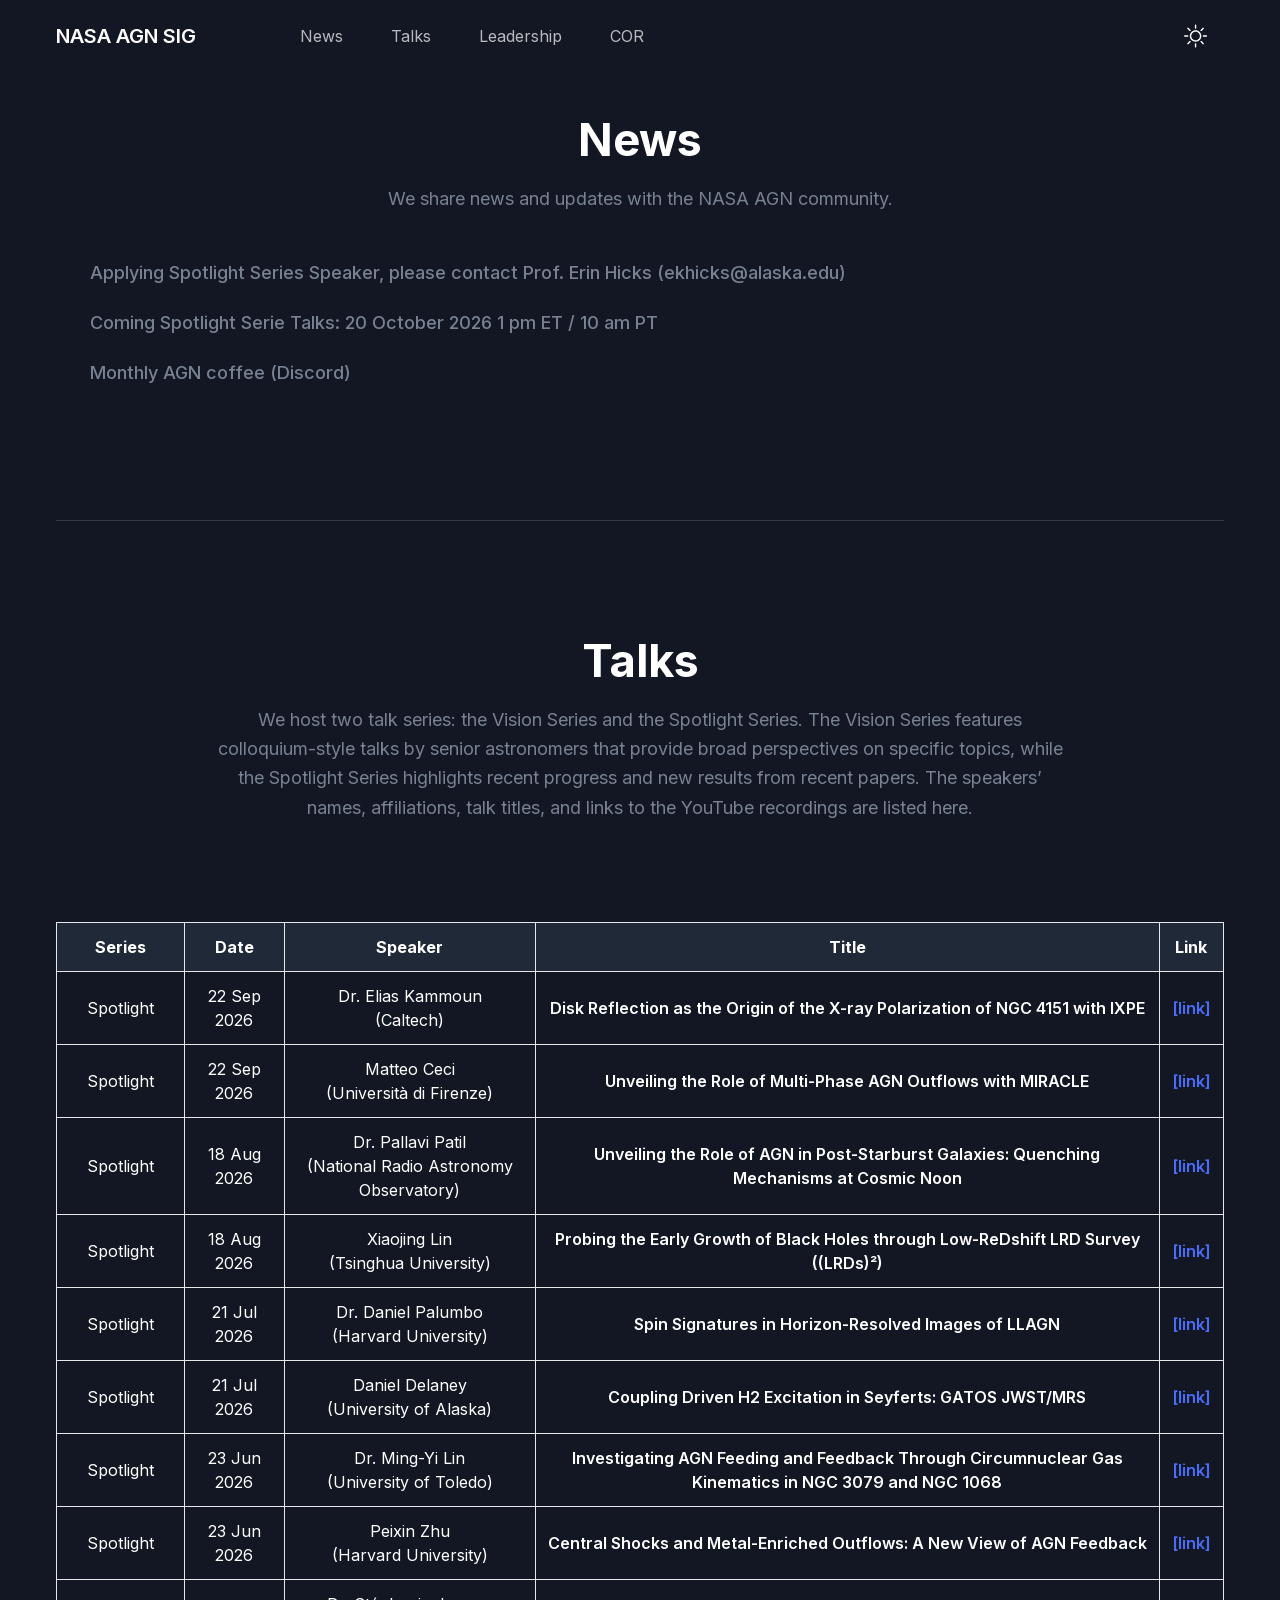
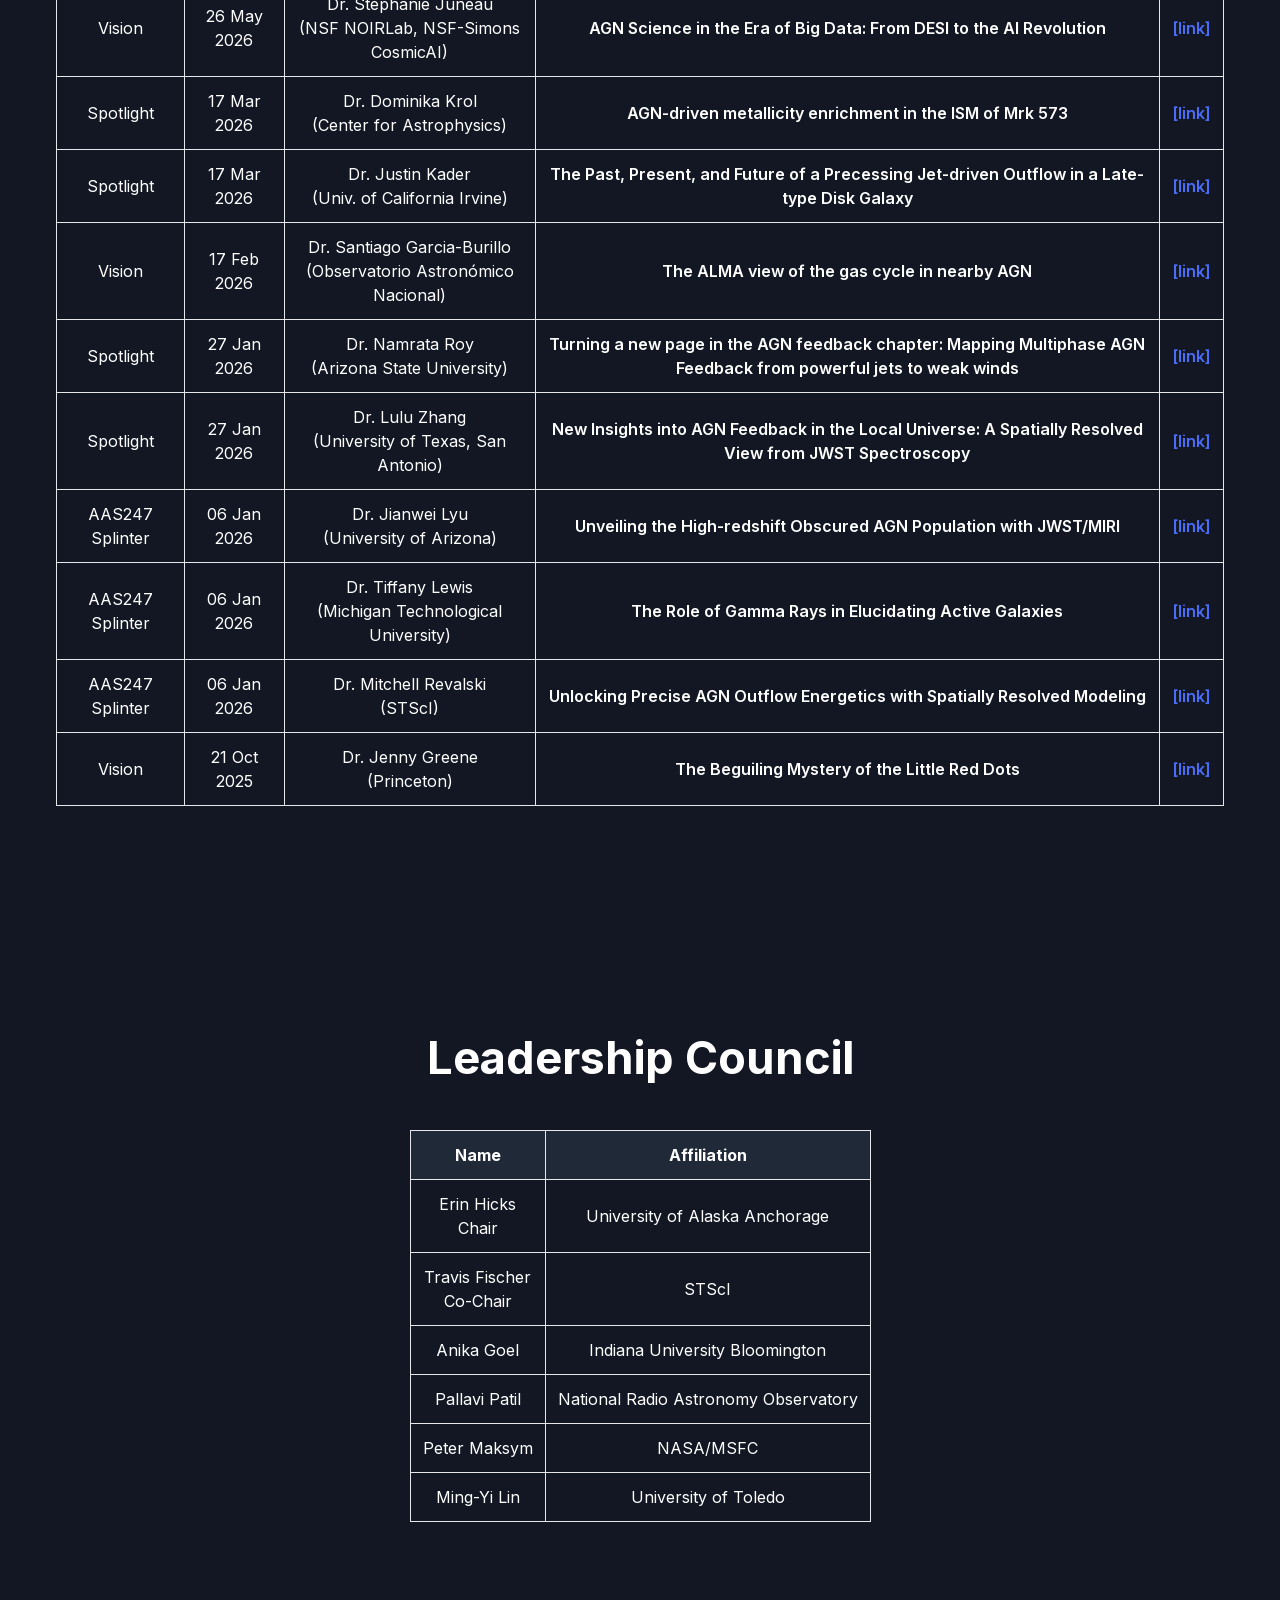
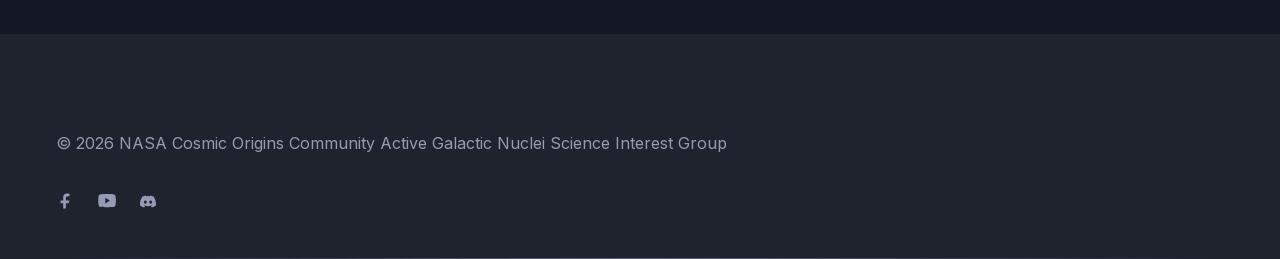
==== commit 0463ffe8: "update out" ====
--- a/index.html
+++ b/index.html
@@ -1,7 +1,9 @@
-<!DOCTYPE html><!--HtTbqeEdTXN64fzunfgLW--><html lang="en"><head><meta charSet="utf-8"/><meta name="viewport" content="width=device-width, initial-scale=1"/><link rel="preload" href="/_next/static/media/83afe278b6a6bb3c-s.p.3a6ba036.woff2" as="font" crossorigin="" type="font/woff2"/><link rel="stylesheet" href="/_next/static/chunks/be5d3cec95a46faa.css" data-precedence="next"/><link rel="preload" as="script" fetchPriority="low" href="/_next/static/chunks/0fcf683b57993dc1.js"/><script src="/_next/static/chunks/82abf2d65f5428ae.js" async=""></script><script src="/_next/static/chunks/2378da1e627371ff.js" async=""></script><script src="/_next/static/chunks/f2f58a7e93290fbb.js" async=""></script><script src="/_next/static/chunks/turbopack-e36b8d037d338de2.js" async=""></script><script src="/_next/static/chunks/ff1a16fafef87110.js" async=""></script><script src="/_next/static/chunks/d2be314c3ece3fbe.js" async=""></script><script src="/_next/static/chunks/97c8c07794da017b.js" async=""></script><script src="/_next/static/chunks/90fae9d856a29812.js" async=""></script><meta name="next-size-adjust" content=""/><title>NASA AGN SIG</title><meta name="description" content="This website is managed directly by the Leadership Council."/><script src="/_next/static/chunks/a6dad97d9634a72d.js" noModule=""></script></head><body class="bg-[#FCFCFC] dark:bg-black inter_5972bc34-module__OU16Qa__className"><div hidden=""><!--$--><!--/$--></div><script>!function(){try{var d=document.documentElement,c=d.classList;c.remove('light','dark');var e=localStorage.getItem('theme');if(e){c.add(e|| '')}else{c.add('dark');}if(e==='light'||e==='dark'||!e)d.style.colorScheme=e||'dark'}catch(t){}}();</script><div class="isolate"><header class="header top-0 left-0 z-40 flex w-full items-center absolute bg-transparent"><div class="container"><div class="relative -mx-4 flex items-center justify-between"><div class="w-60 max-w-full px-4 xl:mr-12"><a class="text-xl font-semibold text-dark dark:text-white">NASA AGN SIG</a></div><div class="flex w-full items-center justify-between px-4"><div><button id="navbarToggler" aria-label="Mobile Menu" class="ring-primary absolute top-1/2 right-4 block translate-y-[-50%] rounded-lg px-3 py-[6px] focus:ring-2 lg:hidden"><span class="relative my-1.5 block h-0.5 w-[30px] bg-black transition-all duration-300 dark:bg-white  "></span><span class="relative my-1.5 block h-0.5 w-[30px] bg-black transition-all duration-300 dark:bg-white  "></span><span class="relative my-1.5 block h-0.5 w-[30px] bg-black transition-all duration-300 dark:bg-white  "></span></button><nav id="navbarCollapse" class="navbar border-body-color/50 dark:border-body-color/20 dark:bg-dark absolute right-0 z-30 w-[250px] rounded border-[.5px] bg-white px-6 py-4 duration-300 lg:visible lg:static lg:w-auto lg:border-none lg:!bg-transparent lg:p-0 lg:opacity-100 invisible top-[120%] opacity-0"><ul class="block lg:flex lg:space-x-12"><li class="group relative"><a target="_self" class="flex py-2 text-base lg:mr-0 lg:inline-flex lg:px-0 lg:py-6 text-dark hover:text-primary dark:text-white/70 dark:hover:text-white" href="#news">News</a></li><li class="group relative"><a target="_self" class="flex py-2 text-base lg:mr-0 lg:inline-flex lg:px-0 lg:py-6 text-dark hover:text-primary dark:text-white/70 dark:hover:text-white" href="#talks">Talks</a></li><li class="group relative"><a target="_self" class="flex py-2 text-base lg:mr-0 lg:inline-flex lg:px-0 lg:py-6 text-dark hover:text-primary dark:text-white/70 dark:hover:text-white" href="#team">Leadership</a></li><li class="group relative"><a target="_blank" rel="noopener noreferrer" class="flex py-2 text-base lg:mr-0 lg:inline-flex lg:px-0 lg:py-6 text-dark hover:text-primary dark:text-white/70 dark:hover:text-white" href="https://science.nasa.gov/astrophysics/programs/cosmic-origins/community/agn-sig/">COR</a></li></ul></nav></div><div class="flex items-center justify-end pr-16 lg:pr-0"><div><button aria-label="theme toggler" class="flex items-center justify-center text-black rounded-full cursor-pointer bg-gray-2 dark:bg-dark-bg h-9 w-9 dark:text-white md:h-14 md:w-14"><svg viewBox="0 0 23 23" class="w-5 h-5 stroke-current dark:hidden md:h-6 md:w-6" fill="none"><path d="M9.55078 1.5C5.80078 1.5 1.30078 5.25 1.30078 11.25C1.30078 17.25 5.80078 21.75 11.8008 21.75C17.8008 21.75 21.5508 17.25 21.5508 13.5C13.3008 18.75 4.30078 9.75 9.55078 1.5Z" stroke-width="2" stroke-linecap="round" stroke-linejoin="round"></path></svg><svg viewBox="0 0 25 24" fill="none" xmlns="http://www.w3.org/2000/svg" class="hidden w-5 h-5 dark:block md:h-6 md:w-6"><mask id="path-1-inside-1_977:1934" fill="white"><path d="M12.0508 16.5C10.8573 16.5 9.71271 16.0259 8.8688 15.182C8.02489 14.3381 7.55078 13.1935 7.55078 12C7.55078 10.8065 8.02489 9.66193 8.8688 8.81802C9.71271 7.97411 10.8573 7.5 12.0508 7.5C13.2443 7.5 14.3888 7.97411 15.2328 8.81802C16.0767 9.66193 16.5508 10.8065 16.5508 12C16.5508 13.1935 16.0767 14.3381 15.2328 15.182C14.3888 16.0259 13.2443 16.5 12.0508 16.5ZM12.0508 18C13.6421 18 15.1682 17.3679 16.2934 16.2426C17.4186 15.1174 18.0508 13.5913 18.0508 12C18.0508 10.4087 17.4186 8.88258 16.2934 7.75736C15.1682 6.63214 13.6421 6 12.0508 6C10.4595 6 8.93336 6.63214 7.80814 7.75736C6.68292 8.88258 6.05078 10.4087 6.05078 12C6.05078 13.5913 6.68292 15.1174 7.80814 16.2426C8.93336 17.3679 10.4595 18 12.0508 18ZM12.0508 0C12.2497 0 12.4405 0.0790176 12.5811 0.21967C12.7218 0.360322 12.8008 0.551088 12.8008 0.75V3.75C12.8008 3.94891 12.7218 4.13968 12.5811 4.28033C12.4405 4.42098 12.2497 4.5 12.0508 4.5C11.8519 4.5 11.6611 4.42098 11.5205 4.28033C11.3798 4.13968 11.3008 3.94891 11.3008 3.75V0.75C11.3008 0.551088 11.3798 0.360322 11.5205 0.21967C11.6611 0.0790176 11.8519 0 12.0508 0V0ZM12.0508 19.5C12.2497 19.5 12.4405 19.579 12.5811 19.7197C12.7218 19.8603 12.8008 20.0511 12.8008 20.25V23.25C12.8008 23.4489 12.7218 23.6397 12.5811 23.7803C12.4405 23.921 12.2497 24 12.0508 24C11.8519 24 11.6611 23.921 11.5205 23.7803C11.3798 23.6397 11.3008 23.4489 11.3008 23.25V20.25C11.3008 20.0511 11.3798 19.8603 11.5205 19.7197C11.6611 19.579 11.8519 19.5 12.0508 19.5ZM24.0508 12C24.0508 12.1989 23.9718 12.3897 23.8311 12.5303C23.6905 12.671 23.4997 12.75 23.3008 12.75H20.3008C20.1019 12.75 19.9111 12.671 19.7705 12.5303C19.6298 12.3897 19.5508 12.1989 19.5508 12C19.5508 11.8011 19.6298 11.6103 19.7705 11.4697C19.9111 11.329 20.1019 11.25 20.3008 11.25H23.3008C23.4997 11.25 23.6905 11.329 23.8311 11.4697C23.9718 11.6103 24.0508 11.8011 24.0508 12ZM4.55078 12C4.55078 12.1989 4.47176 12.3897 4.33111 12.5303C4.19046 12.671 3.99969 12.75 3.80078 12.75H0.800781C0.601869 12.75 0.411103 12.671 0.270451 12.5303C0.129799 12.3897 0.0507813 12.1989 0.0507812 12C0.0507813 11.8011 0.129799 11.6103 0.270451 11.4697C0.411103 11.329 0.601869 11.25 0.800781 11.25H3.80078C3.99969 11.25 4.19046 11.329 4.33111 11.4697C4.47176 11.6103 4.55078 11.8011 4.55078 12ZM20.5363 3.5145C20.6769 3.65515 20.7559 3.84588 20.7559 4.04475C20.7559 4.24362 20.6769 4.43435 20.5363 4.575L18.4153 6.6975C18.3455 6.76713 18.2628 6.82235 18.1717 6.86C18.0806 6.89765 17.983 6.91699 17.8845 6.91692C17.6855 6.91678 17.4947 6.83758 17.354 6.69675C17.2844 6.62702 17.2292 6.54425 17.1915 6.45318C17.1539 6.36211 17.1345 6.26452 17.1346 6.16597C17.1348 5.96695 17.214 5.77613 17.3548 5.6355L19.4758 3.5145C19.6164 3.3739 19.8072 3.29491 20.006 3.29491C20.2049 3.29491 20.3956 3.3739 20.5363 3.5145ZM6.74678 17.304C6.88738 17.4446 6.96637 17.6354 6.96637 17.8342C6.96637 18.0331 6.88738 18.2239 6.74678 18.3645L4.62578 20.4855C4.48433 20.6221 4.29488 20.6977 4.09823 20.696C3.90158 20.6943 3.71347 20.6154 3.57442 20.4764C3.43536 20.3373 3.35648 20.1492 3.35478 19.9526C3.35307 19.7559 3.42866 19.5665 3.56528 19.425L5.68628 17.304C5.82693 17.1634 6.01766 17.0844 6.21653 17.0844C6.4154 17.0844 6.60614 17.1634 6.74678 17.304ZM20.5363 20.4855C20.3956 20.6261 20.2049 20.7051 20.006 20.7051C19.8072 20.7051 19.6164 20.6261 19.4758 20.4855L17.3548 18.3645C17.2182 18.223 17.1426 18.0336 17.1443 17.8369C17.146 17.6403 17.2249 17.4522 17.3639 17.3131C17.503 17.1741 17.6911 17.0952 17.8877 17.0935C18.0844 17.0918 18.2738 17.1674 18.4153 17.304L20.5363 19.425C20.6769 19.5656 20.7559 19.7564 20.7559 19.9552C20.7559 20.1541 20.6769 20.3449 20.5363 20.4855ZM6.74678 6.6975C6.60614 6.8381 6.4154 6.91709 6.21653 6.91709C6.01766 6.91709 5.82693 6.8381 5.68628 6.6975L3.56528 4.575C3.49365 4.50582 3.43651 4.42306 3.39721 4.33155C3.3579 4.24005 3.33721 4.14164 3.33634 4.04205C3.33548 3.94247 3.35445 3.84371 3.39216 3.75153C3.42988 3.65936 3.48557 3.57562 3.55598 3.5052C3.6264 3.43478 3.71014 3.37909 3.80232 3.34138C3.89449 3.30367 3.99325 3.2847 4.09283 3.28556C4.19242 3.28643 4.29083 3.30712 4.38233 3.34642C4.47384 3.38573 4.5566 3.44287 4.62578 3.5145L6.74678 5.6355C6.81663 5.70517 6.87204 5.78793 6.90985 5.87905C6.94766 5.97017 6.96712 6.06785 6.96712 6.1665C6.96712 6.26515 6.94766 6.36283 6.90985 6.45395C6.87204 6.54507 6.81663 6.62783 6.74678 6.6975Z"></path></mask><path d="M12.0508 16.5C10.8573 16.5 9.71271 16.0259 8.8688 15.182C8.02489 14.3381 7.55078 13.1935 7.55078 12C7.55078 10.8065 8.02489 9.66193 8.8688 8.81802C9.71271 7.97411 10.8573 7.5 12.0508 7.5C13.2443 7.5 14.3888 7.97411 15.2328 8.81802C16.0767 9.66193 16.5508 10.8065 16.5508 12C16.5508 13.1935 16.0767 14.3381 15.2328 15.182C14.3888 16.0259 13.2443 16.5 12.0508 16.5ZM12.0508 18C13.6421 18 15.1682 17.3679 16.2934 16.2426C17.4186 15.1174 18.0508 13.5913 18.0508 12C18.0508 10.4087 17.4186 8.88258 16.2934 7.75736C15.1682 6.63214 13.6421 6 12.0508 6C10.4595 6 8.93336 6.63214 7.80814 7.75736C6.68292 8.88258 6.05078 10.4087 6.05078 12C6.05078 13.5913 6.68292 15.1174 7.80814 16.2426C8.93336 17.3679 10.4595 18 12.0508 18ZM12.0508 0C12.2497 0 12.4405 0.0790176 12.5811 0.21967C12.7218 0.360322 12.8008 0.551088 12.8008 0.75V3.75C12.8008 3.94891 12.7218 4.13968 12.5811 4.28033C12.4405 4.42098 12.2497 4.5 12.0508 4.5C11.8519 4.5 11.6611 4.42098 11.5205 4.28033C11.3798 4.13968 11.3008 3.94891 11.3008 3.75V0.75C11.3008 0.551088 11.3798 0.360322 11.5205 0.21967C11.6611 0.0790176 11.8519 0 12.0508 0V0ZM12.0508 19.5C12.2497 19.5 12.4405 19.579 12.5811 19.7197C12.7218 19.8603 12.8008 20.0511 12.8008 20.25V23.25C12.8008 23.4489 12.7218 23.6397 12.5811 23.7803C12.4405 23.921 12.2497 24 12.0508 24C11.8519 24 11.6611 23.921 11.5205 23.7803C11.3798 23.6397 11.3008 23.4489 11.3008 23.25V20.25C11.3008 20.0511 11.3798 19.8603 11.5205 19.7197C11.6611 19.579 11.8519 19.5 12.0508 19.5ZM24.0508 12C24.0508 12.1989 23.9718 12.3897 23.8311 12.5303C23.6905 12.671 23.4997 12.75 23.3008 12.75H20.3008C20.1019 12.75 19.9111 12.671 19.7705 12.5303C19.6298 12.3897 19.5508 12.1989 19.5508 12C19.5508 11.8011 19.6298 11.6103 19.7705 11.4697C19.9111 11.329 20.1019 11.25 20.3008 11.25H23.3008C23.4997 11.25 23.6905 11.329 23.8311 11.4697C23.9718 11.6103 24.0508 11.8011 24.0508 12ZM4.55078 12C4.55078 12.1989 4.47176 12.3897 4.33111 12.5303C4.19046 12.671 3.99969 12.75 3.80078 12.75H0.800781C0.601869 12.75 0.411103 12.671 0.270451 12.5303C0.129799 12.3897 0.0507813 12.1989 0.0507812 12C0.0507813 11.8011 0.129799 11.6103 0.270451 11.4697C0.411103 11.329 0.601869 11.25 0.800781 11.25H3.80078C3.99969 11.25 4.19046 11.329 4.33111 11.4697C4.47176 11.6103 4.55078 11.8011 4.55078 12ZM20.5363 3.5145C20.6769 3.65515 20.7559 3.84588 20.7559 4.04475C20.7559 4.24362 20.6769 4.43435 20.5363 4.575L18.4153 6.6975C18.3455 6.76713 18.2628 6.82235 18.1717 6.86C18.0806 6.89765 17.983 6.91699 17.8845 6.91692C17.6855 6.91678 17.4947 6.83758 17.354 6.69675C17.2844 6.62702 17.2292 6.54425 17.1915 6.45318C17.1539 6.36211 17.1345 6.26452 17.1346 6.16597C17.1348 5.96695 17.214 5.77613 17.3548 5.6355L19.4758 3.5145C19.6164 3.3739 19.8072 3.29491 20.006 3.29491C20.2049 3.29491 20.3956 3.3739 20.5363 3.5145ZM6.74678 17.304C6.88738 17.4446 6.96637 17.6354 6.96637 17.8342C6.96637 18.0331 6.88738 18.2239 6.74678 18.3645L4.62578 20.4855C4.48433 20.6221 4.29488 20.6977 4.09823 20.696C3.90158 20.6943 3.71347 20.6154 3.57442 20.4764C3.43536 20.3373 3.35648 20.1492 3.35478 19.9526C3.35307 19.7559 3.42866 19.5665 3.56528 19.425L5.68628 17.304C5.82693 17.1634 6.01766 17.0844 6.21653 17.0844C6.4154 17.0844 6.60614 17.1634 6.74678 17.304ZM20.5363 20.4855C20.3956 20.6261 20.2049 20.7051 20.006 20.7051C19.8072 20.7051 19.6164 20.6261 19.4758 20.4855L17.3548 18.3645C17.2182 18.223 17.1426 18.0336 17.1443 17.8369C17.146 17.6403 17.2249 17.4522 17.3639 17.3131C17.503 17.1741 17.6911 17.0952 17.8877 17.0935C18.0844 17.0918 18.2738 17.1674 18.4153 17.304L20.5363 19.425C20.6769 19.5656 20.7559 19.7564 20.7559 19.9552C20.7559 20.1541 20.6769 20.3449 20.5363 20.4855ZM6.74678 6.6975C6.60614 6.8381 6.4154 6.91709 6.21653 6.91709C6.01766 6.91709 5.82693 6.8381 5.68628 6.6975L3.56528 4.575C3.49365 4.50582 3.43651 4.42306 3.39721 4.33155C3.3579 4.24005 3.33721 4.14164 3.33634 4.04205C3.33548 3.94247 3.35445 3.84371 3.39216 3.75153C3.42988 3.65936 3.48557 3.57562 3.55598 3.5052C3.6264 3.43478 3.71014 3.37909 3.80232 3.34138C3.89449 3.30367 3.99325 3.2847 4.09283 3.28556C4.19242 3.28643 4.29083 3.30712 4.38233 3.34642C4.47384 3.38573 4.5566 3.44287 4.62578 3.5145L6.74678 5.6355C6.81663 5.70517 6.87204 5.78793 6.90985 5.87905C6.94766 5.97017 6.96712 6.06785 6.96712 6.1665C6.96712 6.26515 6.94766 6.36283 6.90985 6.45395C6.87204 6.54507 6.81663 6.62783 6.74678 6.6975Z" fill="black" stroke="white" stroke-width="2" mask="url(#path-1-inside-1_977:1934)"></path></svg></button></div></div></div></div></div></header><section id="news" class="scroll-mt-24"><section id="about" class="pt-16 md:pt-20 lg:pt-28"><div class="container"><div class="border-b border-body-color/[.15] pb-16 dark:border-white/[.15] md:pb-20 lg:pb-28"><div class="-mx-4 flex flex-wrap items-center"><div class="w-full px-4"><div class="w-full mx-auto text-center" style="max-width:850px;margin-bottom:44px"><h2 class="mb-4 text-3xl font-bold leading-tight! text-black dark:text-white sm:text-4xl md:text-[45px]">News</h2><p class="text-base leading-relaxed! text-body-color md:text-lg">We share news and updates with the NASA AGN community.</p></div><div class="mb-12 max-w-[1000px] lg:mb-0" data-wow-delay=".15s"><div class="mx-[-12px] flex flex-wrap"><div class="space-y-3"><p class="text-body-color mb-5 flex items-center text-lg font-medium"><span class="bg-primary/10 text-primary mr-4 flex h-[30px] w-[30px] items-center justify-center rounded-md"><svg xmlns="http://www.w3.org/2000/svg" fill="none" viewBox="0 0 24 24" class="fill-current"><path stroke-linecap="round" stroke-linejoin="round" d="M11.48 3.499a.562.562 0 0 1 1.04 0l2.125 5.111a.563.563 0 0 0 .475.345l5.518.442c.499.04.701.663.321.988l-4.204 3.602a.563.563 0 0 0-.182.557l1.285 5.385a.562.562 0 0 1-.84.61l-4.725-2.885a.562.562 0 0 0-.586 0L6.982 20.54a.562.562 0 0 1-.84-.61l1.285-5.386a.562.562 0 0 0-.182-.557l-4.204-3.602a.562.562 0 0 1 .321-.988l5.518-.442a.563.563 0 0 0 .475-.345L11.48 3.5Z"></path></svg></span><span>Applying Spotlight Series Speaker, please contact Prof. Erin Hicks (ekhicks@alaska.edu)</span></p><p class="text-body-color mb-5 flex items-center text-lg font-medium"><span class="bg-primary/10 text-primary mr-4 flex h-[30px] w-[30px] items-center justify-center rounded-md"><svg xmlns="http://www.w3.org/2000/svg" fill="none" viewBox="0 0 24 24" class="fill-current"><path stroke-linecap="round" stroke-linejoin="round" d="M11.48 3.499a.562.562 0 0 1 1.04 0l2.125 5.111a.563.563 0 0 0 .475.345l5.518.442c.499.04.701.663.321.988l-4.204 3.602a.563.563 0 0 0-.182.557l1.285 5.385a.562.562 0 0 1-.84.61l-4.725-2.885a.562.562 0 0 0-.586 0L6.982 20.54a.562.562 0 0 1-.84-.61l1.285-5.386a.562.562 0 0 0-.182-.557l-4.204-3.602a.562.562 0 0 1 .321-.988l5.518-.442a.563.563 0 0 0 .475-.345L11.48 3.5Z"></path></svg></span><span>Coming Spotlight Serie Talks: 22 September 2026 1 pm ET / 10 am PT</span></p><p class="text-body-color mb-5 flex items-center text-lg font-medium"><span class="bg-primary/10 text-primary mr-4 flex h-[30px] w-[30px] items-center justify-center rounded-md"><svg xmlns="http://www.w3.org/2000/svg" fill="none" viewBox="0 0 24 24" class="fill-current"><path stroke-linecap="round" stroke-linejoin="round" d="M11.48 3.499a.562.562 0 0 1 1.04 0l2.125 5.111a.563.563 0 0 0 .475.345l5.518.442c.499.04.701.663.321.988l-4.204 3.602a.563.563 0 0 0-.182.557l1.285 5.385a.562.562 0 0 1-.84.61l-4.725-2.885a.562.562 0 0 0-.586 0L6.982 20.54a.562.562 0 0 1-.84-.61l1.285-5.386a.562.562 0 0 0-.182-.557l-4.204-3.602a.562.562 0 0 1 .321-.988l5.518-.442a.563.563 0 0 0 .475-.345L11.48 3.5Z"></path></svg></span><span>Monthly AGN coffee (Discord)</span></p></div></div></div></div></div></div></div></section></section><section id="talks" class="scroll-mt-24"><section id="features" class="py-16 md:py-20 lg:py-28"><div class="container mx-auto"><div class="w-full mx-auto text-center" style="max-width:850px;margin-bottom:100px"><h2 class="mb-4 text-3xl font-bold leading-tight! text-black dark:text-white sm:text-4xl md:text-[45px]">Talks</h2><p class="text-base leading-relaxed! text-body-color md:text-lg">We host two talk series: the Vision Series and the Spotlight Series. 
+<!DOCTYPE html><!--d57Jv291CXhrYlpNH8Tbl--><html lang="en"><head><meta charSet="utf-8"/><meta name="viewport" content="width=device-width, initial-scale=1"/><link rel="preload" href="/_next/static/media/83afe278b6a6bb3c-s.p.3a6ba036.woff2" as="font" crossorigin="" type="font/woff2"/><link rel="stylesheet" href="/_next/static/chunks/c3529532309a1055.css" data-precedence="next"/><link rel="preload" as="script" fetchPriority="low" href="/_next/static/chunks/0fcf683b57993dc1.js"/><script src="/_next/static/chunks/82abf2d65f5428ae.js" async=""></script><script src="/_next/static/chunks/2378da1e627371ff.js" async=""></script><script src="/_next/static/chunks/f2f58a7e93290fbb.js" async=""></script><script src="/_next/static/chunks/turbopack-e36b8d037d338de2.js" async=""></script><script src="/_next/static/chunks/ff1a16fafef87110.js" async=""></script><script src="/_next/static/chunks/d2be314c3ece3fbe.js" async=""></script><script src="/_next/static/chunks/5ebe040edd1ff403.js" async=""></script><script src="/_next/static/chunks/90fae9d856a29812.js" async=""></script><meta name="next-size-adjust" content=""/><title>NASA AGN SIG</title><meta name="description" content="This website is managed directly by the Leadership Council."/><script src="/_next/static/chunks/a6dad97d9634a72d.js" noModule=""></script></head><body class="bg-[#FCFCFC] dark:bg-black inter_5972bc34-module__OU16Qa__className"><div hidden=""><!--$--><!--/$--></div><script>!function(){try{var d=document.documentElement,c=d.classList;c.remove('light','dark');var e=localStorage.getItem('theme');if(e){c.add(e|| '')}else{c.add('dark');}if(e==='light'||e==='dark'||!e)d.style.colorScheme=e||'dark'}catch(t){}}();</script><div class="isolate"><header class="header top-0 left-0 z-40 flex w-full items-center absolute bg-transparent"><div class="container"><div class="relative -mx-4 flex items-center justify-between"><div class="w-60 max-w-full px-4 xl:mr-12"><a class="text-xl font-semibold text-dark dark:text-white">NASA AGN SIG</a></div><div class="flex w-full items-center justify-between px-4"><div><button id="navbarToggler" aria-label="Mobile Menu" class="ring-primary absolute top-1/2 right-4 block translate-y-[-50%] rounded-lg px-3 py-[6px] focus:ring-2 lg:hidden"><span class="relative my-1.5 block h-0.5 w-[30px] bg-black transition-all duration-300 dark:bg-white  "></span><span class="relative my-1.5 block h-0.5 w-[30px] bg-black transition-all duration-300 dark:bg-white  "></span><span class="relative my-1.5 block h-0.5 w-[30px] bg-black transition-all duration-300 dark:bg-white  "></span></button><nav id="navbarCollapse" class="navbar border-body-color/50 dark:border-body-color/20 dark:bg-dark absolute right-0 z-30 w-[250px] rounded border-[.5px] bg-white px-6 py-4 duration-300 lg:visible lg:static lg:w-auto lg:border-none lg:!bg-transparent lg:p-0 lg:opacity-100 invisible top-[120%] opacity-0"><ul class="block lg:flex lg:space-x-12"><li class="group relative"><a target="_self" class="flex py-2 text-base lg:mr-0 lg:inline-flex lg:px-0 lg:py-6 text-dark hover:text-primary dark:text-white/70 dark:hover:text-white" href="#news">News</a></li><li class="group relative"><a target="_self" class="flex py-2 text-base lg:mr-0 lg:inline-flex lg:px-0 lg:py-6 text-dark hover:text-primary dark:text-white/70 dark:hover:text-white" href="#talks">Talks</a></li><li class="group relative"><a target="_self" class="flex py-2 text-base lg:mr-0 lg:inline-flex lg:px-0 lg:py-6 text-dark hover:text-primary dark:text-white/70 dark:hover:text-white" href="#team">Leadership</a></li><li class="group relative"><a target="_blank" rel="noopener noreferrer" class="flex py-2 text-base lg:mr-0 lg:inline-flex lg:px-0 lg:py-6 text-dark hover:text-primary dark:text-white/70 dark:hover:text-white" href="https://science.nasa.gov/astrophysics/programs/cosmic-origins/community/agn-sig/">COR</a></li></ul></nav></div><div class="flex items-center justify-end pr-16 lg:pr-0"><div><button aria-label="theme toggler" class="flex items-center justify-center text-black rounded-full cursor-pointer bg-gray-2 dark:bg-dark-bg h-9 w-9 dark:text-white md:h-14 md:w-14"><svg viewBox="0 0 23 23" class="w-5 h-5 stroke-current dark:hidden md:h-6 md:w-6" fill="none"><path d="M9.55078 1.5C5.80078 1.5 1.30078 5.25 1.30078 11.25C1.30078 17.25 5.80078 21.75 11.8008 21.75C17.8008 21.75 21.5508 17.25 21.5508 13.5C13.3008 18.75 4.30078 9.75 9.55078 1.5Z" stroke-width="2" stroke-linecap="round" stroke-linejoin="round"></path></svg><svg viewBox="0 0 25 24" fill="none" xmlns="http://www.w3.org/2000/svg" class="hidden w-5 h-5 dark:block md:h-6 md:w-6"><mask id="path-1-inside-1_977:1934" fill="white"><path d="M12.0508 16.5C10.8573 16.5 9.71271 16.0259 8.8688 15.182C8.02489 14.3381 7.55078 13.1935 7.55078 12C7.55078 10.8065 8.02489 9.66193 8.8688 8.81802C9.71271 7.97411 10.8573 7.5 12.0508 7.5C13.2443 7.5 14.3888 7.97411 15.2328 8.81802C16.0767 9.66193 16.5508 10.8065 16.5508 12C16.5508 13.1935 16.0767 14.3381 15.2328 15.182C14.3888 16.0259 13.2443 16.5 12.0508 16.5ZM12.0508 18C13.6421 18 15.1682 17.3679 16.2934 16.2426C17.4186 15.1174 18.0508 13.5913 18.0508 12C18.0508 10.4087 17.4186 8.88258 16.2934 7.75736C15.1682 6.63214 13.6421 6 12.0508 6C10.4595 6 8.93336 6.63214 7.80814 7.75736C6.68292 8.88258 6.05078 10.4087 6.05078 12C6.05078 13.5913 6.68292 15.1174 7.80814 16.2426C8.93336 17.3679 10.4595 18 12.0508 18ZM12.0508 0C12.2497 0 12.4405 0.0790176 12.5811 0.21967C12.7218 0.360322 12.8008 0.551088 12.8008 0.75V3.75C12.8008 3.94891 12.7218 4.13968 12.5811 4.28033C12.4405 4.42098 12.2497 4.5 12.0508 4.5C11.8519 4.5 11.6611 4.42098 11.5205 4.28033C11.3798 4.13968 11.3008 3.94891 11.3008 3.75V0.75C11.3008 0.551088 11.3798 0.360322 11.5205 0.21967C11.6611 0.0790176 11.8519 0 12.0508 0V0ZM12.0508 19.5C12.2497 19.5 12.4405 19.579 12.5811 19.7197C12.7218 19.8603 12.8008 20.0511 12.8008 20.25V23.25C12.8008 23.4489 12.7218 23.6397 12.5811 23.7803C12.4405 23.921 12.2497 24 12.0508 24C11.8519 24 11.6611 23.921 11.5205 23.7803C11.3798 23.6397 11.3008 23.4489 11.3008 23.25V20.25C11.3008 20.0511 11.3798 19.8603 11.5205 19.7197C11.6611 19.579 11.8519 19.5 12.0508 19.5ZM24.0508 12C24.0508 12.1989 23.9718 12.3897 23.8311 12.5303C23.6905 12.671 23.4997 12.75 23.3008 12.75H20.3008C20.1019 12.75 19.9111 12.671 19.7705 12.5303C19.6298 12.3897 19.5508 12.1989 19.5508 12C19.5508 11.8011 19.6298 11.6103 19.7705 11.4697C19.9111 11.329 20.1019 11.25 20.3008 11.25H23.3008C23.4997 11.25 23.6905 11.329 23.8311 11.4697C23.9718 11.6103 24.0508 11.8011 24.0508 12ZM4.55078 12C4.55078 12.1989 4.47176 12.3897 4.33111 12.5303C4.19046 12.671 3.99969 12.75 3.80078 12.75H0.800781C0.601869 12.75 0.411103 12.671 0.270451 12.5303C0.129799 12.3897 0.0507813 12.1989 0.0507812 12C0.0507813 11.8011 0.129799 11.6103 0.270451 11.4697C0.411103 11.329 0.601869 11.25 0.800781 11.25H3.80078C3.99969 11.25 4.19046 11.329 4.33111 11.4697C4.47176 11.6103 4.55078 11.8011 4.55078 12ZM20.5363 3.5145C20.6769 3.65515 20.7559 3.84588 20.7559 4.04475C20.7559 4.24362 20.6769 4.43435 20.5363 4.575L18.4153 6.6975C18.3455 6.76713 18.2628 6.82235 18.1717 6.86C18.0806 6.89765 17.983 6.91699 17.8845 6.91692C17.6855 6.91678 17.4947 6.83758 17.354 6.69675C17.2844 6.62702 17.2292 6.54425 17.1915 6.45318C17.1539 6.36211 17.1345 6.26452 17.1346 6.16597C17.1348 5.96695 17.214 5.77613 17.3548 5.6355L19.4758 3.5145C19.6164 3.3739 19.8072 3.29491 20.006 3.29491C20.2049 3.29491 20.3956 3.3739 20.5363 3.5145ZM6.74678 17.304C6.88738 17.4446 6.96637 17.6354 6.96637 17.8342C6.96637 18.0331 6.88738 18.2239 6.74678 18.3645L4.62578 20.4855C4.48433 20.6221 4.29488 20.6977 4.09823 20.696C3.90158 20.6943 3.71347 20.6154 3.57442 20.4764C3.43536 20.3373 3.35648 20.1492 3.35478 19.9526C3.35307 19.7559 3.42866 19.5665 3.56528 19.425L5.68628 17.304C5.82693 17.1634 6.01766 17.0844 6.21653 17.0844C6.4154 17.0844 6.60614 17.1634 6.74678 17.304ZM20.5363 20.4855C20.3956 20.6261 20.2049 20.7051 20.006 20.7051C19.8072 20.7051 19.6164 20.6261 19.4758 20.4855L17.3548 18.3645C17.2182 18.223 17.1426 18.0336 17.1443 17.8369C17.146 17.6403 17.2249 17.4522 17.3639 17.3131C17.503 17.1741 17.6911 17.0952 17.8877 17.0935C18.0844 17.0918 18.2738 17.1674 18.4153 17.304L20.5363 19.425C20.6769 19.5656 20.7559 19.7564 20.7559 19.9552C20.7559 20.1541 20.6769 20.3449 20.5363 20.4855ZM6.74678 6.6975C6.60614 6.8381 6.4154 6.91709 6.21653 6.91709C6.01766 6.91709 5.82693 6.8381 5.68628 6.6975L3.56528 4.575C3.49365 4.50582 3.43651 4.42306 3.39721 4.33155C3.3579 4.24005 3.33721 4.14164 3.33634 4.04205C3.33548 3.94247 3.35445 3.84371 3.39216 3.75153C3.42988 3.65936 3.48557 3.57562 3.55598 3.5052C3.6264 3.43478 3.71014 3.37909 3.80232 3.34138C3.89449 3.30367 3.99325 3.2847 4.09283 3.28556C4.19242 3.28643 4.29083 3.30712 4.38233 3.34642C4.47384 3.38573 4.5566 3.44287 4.62578 3.5145L6.74678 5.6355C6.81663 5.70517 6.87204 5.78793 6.90985 5.87905C6.94766 5.97017 6.96712 6.06785 6.96712 6.1665C6.96712 6.26515 6.94766 6.36283 6.90985 6.45395C6.87204 6.54507 6.81663 6.62783 6.74678 6.6975Z"></path></mask><path d="M12.0508 16.5C10.8573 16.5 9.71271 16.0259 8.8688 15.182C8.02489 14.3381 7.55078 13.1935 7.55078 12C7.55078 10.8065 8.02489 9.66193 8.8688 8.81802C9.71271 7.97411 10.8573 7.5 12.0508 7.5C13.2443 7.5 14.3888 7.97411 15.2328 8.81802C16.0767 9.66193 16.5508 10.8065 16.5508 12C16.5508 13.1935 16.0767 14.3381 15.2328 15.182C14.3888 16.0259 13.2443 16.5 12.0508 16.5ZM12.0508 18C13.6421 18 15.1682 17.3679 16.2934 16.2426C17.4186 15.1174 18.0508 13.5913 18.0508 12C18.0508 10.4087 17.4186 8.88258 16.2934 7.75736C15.1682 6.63214 13.6421 6 12.0508 6C10.4595 6 8.93336 6.63214 7.80814 7.75736C6.68292 8.88258 6.05078 10.4087 6.05078 12C6.05078 13.5913 6.68292 15.1174 7.80814 16.2426C8.93336 17.3679 10.4595 18 12.0508 18ZM12.0508 0C12.2497 0 12.4405 0.0790176 12.5811 0.21967C12.7218 0.360322 12.8008 0.551088 12.8008 0.75V3.75C12.8008 3.94891 12.7218 4.13968 12.5811 4.28033C12.4405 4.42098 12.2497 4.5 12.0508 4.5C11.8519 4.5 11.6611 4.42098 11.5205 4.28033C11.3798 4.13968 11.3008 3.94891 11.3008 3.75V0.75C11.3008 0.551088 11.3798 0.360322 11.5205 0.21967C11.6611 0.0790176 11.8519 0 12.0508 0V0ZM12.0508 19.5C12.2497 19.5 12.4405 19.579 12.5811 19.7197C12.7218 19.8603 12.8008 20.0511 12.8008 20.25V23.25C12.8008 23.4489 12.7218 23.6397 12.5811 23.7803C12.4405 23.921 12.2497 24 12.0508 24C11.8519 24 11.6611 23.921 11.5205 23.7803C11.3798 23.6397 11.3008 23.4489 11.3008 23.25V20.25C11.3008 20.0511 11.3798 19.8603 11.5205 19.7197C11.6611 19.579 11.8519 19.5 12.0508 19.5ZM24.0508 12C24.0508 12.1989 23.9718 12.3897 23.8311 12.5303C23.6905 12.671 23.4997 12.75 23.3008 12.75H20.3008C20.1019 12.75 19.9111 12.671 19.7705 12.5303C19.6298 12.3897 19.5508 12.1989 19.5508 12C19.5508 11.8011 19.6298 11.6103 19.7705 11.4697C19.9111 11.329 20.1019 11.25 20.3008 11.25H23.3008C23.4997 11.25 23.6905 11.329 23.8311 11.4697C23.9718 11.6103 24.0508 11.8011 24.0508 12ZM4.55078 12C4.55078 12.1989 4.47176 12.3897 4.33111 12.5303C4.19046 12.671 3.99969 12.75 3.80078 12.75H0.800781C0.601869 12.75 0.411103 12.671 0.270451 12.5303C0.129799 12.3897 0.0507813 12.1989 0.0507812 12C0.0507813 11.8011 0.129799 11.6103 0.270451 11.4697C0.411103 11.329 0.601869 11.25 0.800781 11.25H3.80078C3.99969 11.25 4.19046 11.329 4.33111 11.4697C4.47176 11.6103 4.55078 11.8011 4.55078 12ZM20.5363 3.5145C20.6769 3.65515 20.7559 3.84588 20.7559 4.04475C20.7559 4.24362 20.6769 4.43435 20.5363 4.575L18.4153 6.6975C18.3455 6.76713 18.2628 6.82235 18.1717 6.86C18.0806 6.89765 17.983 6.91699 17.8845 6.91692C17.6855 6.91678 17.4947 6.83758 17.354 6.69675C17.2844 6.62702 17.2292 6.54425 17.1915 6.45318C17.1539 6.36211 17.1345 6.26452 17.1346 6.16597C17.1348 5.96695 17.214 5.77613 17.3548 5.6355L19.4758 3.5145C19.6164 3.3739 19.8072 3.29491 20.006 3.29491C20.2049 3.29491 20.3956 3.3739 20.5363 3.5145ZM6.74678 17.304C6.88738 17.4446 6.96637 17.6354 6.96637 17.8342C6.96637 18.0331 6.88738 18.2239 6.74678 18.3645L4.62578 20.4855C4.48433 20.6221 4.29488 20.6977 4.09823 20.696C3.90158 20.6943 3.71347 20.6154 3.57442 20.4764C3.43536 20.3373 3.35648 20.1492 3.35478 19.9526C3.35307 19.7559 3.42866 19.5665 3.56528 19.425L5.68628 17.304C5.82693 17.1634 6.01766 17.0844 6.21653 17.0844C6.4154 17.0844 6.60614 17.1634 6.74678 17.304ZM20.5363 20.4855C20.3956 20.6261 20.2049 20.7051 20.006 20.7051C19.8072 20.7051 19.6164 20.6261 19.4758 20.4855L17.3548 18.3645C17.2182 18.223 17.1426 18.0336 17.1443 17.8369C17.146 17.6403 17.2249 17.4522 17.3639 17.3131C17.503 17.1741 17.6911 17.0952 17.8877 17.0935C18.0844 17.0918 18.2738 17.1674 18.4153 17.304L20.5363 19.425C20.6769 19.5656 20.7559 19.7564 20.7559 19.9552C20.7559 20.1541 20.6769 20.3449 20.5363 20.4855ZM6.74678 6.6975C6.60614 6.8381 6.4154 6.91709 6.21653 6.91709C6.01766 6.91709 5.82693 6.8381 5.68628 6.6975L3.56528 4.575C3.49365 4.50582 3.43651 4.42306 3.39721 4.33155C3.3579 4.24005 3.33721 4.14164 3.33634 4.04205C3.33548 3.94247 3.35445 3.84371 3.39216 3.75153C3.42988 3.65936 3.48557 3.57562 3.55598 3.5052C3.6264 3.43478 3.71014 3.37909 3.80232 3.34138C3.89449 3.30367 3.99325 3.2847 4.09283 3.28556C4.19242 3.28643 4.29083 3.30712 4.38233 3.34642C4.47384 3.38573 4.5566 3.44287 4.62578 3.5145L6.74678 5.6355C6.81663 5.70517 6.87204 5.78793 6.90985 5.87905C6.94766 5.97017 6.96712 6.06785 6.96712 6.1665C6.96712 6.26515 6.94766 6.36283 6.90985 6.45395C6.87204 6.54507 6.81663 6.62783 6.74678 6.6975Z" fill="black" stroke="white" stroke-width="2" mask="url(#path-1-inside-1_977:1934)"></path></svg></button></div></div></div></div></div></header><section id="news" class="scroll-mt-24"><section id="about" class="pt-16 md:pt-20 lg:pt-28"><div class="container"><div class="border-b border-body-color/[.15] pb-16 dark:border-white/[.15] md:pb-20 lg:pb-28"><div class="-mx-4 flex flex-wrap items-center"><div class="w-full px-4"><div class="w-full mx-auto text-center" style="max-width:850px;margin-bottom:44px"><h2 class="mb-4 text-3xl font-bold leading-tight! text-black dark:text-white sm:text-4xl md:text-[45px]">News</h2><p class="text-base leading-relaxed! text-body-color md:text-lg">We share news and updates with the NASA AGN community.</p></div><div class="mb-12 max-w-[1000px] lg:mb-0" data-wow-delay=".15s"><div class="mx-[-12px] flex flex-wrap"><div class="space-y-3"><p class="text-body-color mb-5 flex items-center text-lg font-medium"><span class="text-black mr-4 flex h-[30px] w-[30px] items-center justify-center">—</span><span>Applying Spotlight Series Speaker, please contact Prof. Erin Hicks (ekhicks@alaska.edu)</span></p><p class="text-body-color mb-5 flex items-center text-lg font-medium"><span class="text-black mr-4 flex h-[30px] w-[30px] items-center justify-center">—</span><span>Coming Spotlight Serie Talks: 20 October 2026 1 pm ET / 10 am PT</span></p><p class="text-body-color mb-5 flex items-center text-lg font-medium"><span class="text-black mr-4 flex h-[30px] w-[30px] items-center justify-center">—</span><span>Monthly AGN coffee (Discord)</span></p></div></div></div></div></div></div></div></section></section><section id="talks" class="scroll-mt-24"><section id="features" class="py-16 md:py-20 lg:py-28"><div class="container mx-auto"><div class="w-full mx-auto text-center" style="max-width:850px;margin-bottom:100px"><h2 class="mb-4 text-3xl font-bold leading-tight! text-black dark:text-white sm:text-4xl md:text-[45px]">Talks</h2><p class="text-base leading-relaxed! text-body-color md:text-lg">We host two talk series: the Vision Series and the Spotlight Series. 
             The Vision Series features colloquium-style talks by senior astronomers that provide broad perspectives 
             on specific topics, while the Spotlight Series highlights recent progress and new results from recent papers.
-            The speakers’ names, affiliations, talk titles, and links to the YouTube recordings are listed here.</p></div><table class="mx-auto border-collapse"><thead><tr class="bg-gray-100 dark:bg-gray-800 text-center"><th class="p-3 border">Series</th><th class="p-3 border">Date</th><th class="p-3 border">Speaker</th><th class="p-3 border">Title</th><th class="p-3 border">Link</th></tr></thead><tbody><tr class="text-center"><td class="p-3 border">Spotlight</td><td class="p-3 border">18 Aug 2026</td><td class="p-3 border whitespace-pre-line">Dr. Pallavi Patil 
+            The speakers’ names, affiliations, talk titles, and links to the YouTube recordings are listed here.</p></div><table class="mx-auto border-collapse"><thead><tr class="bg-gray-100 dark:bg-gray-800 text-center"><th class="p-3 border">Series</th><th class="p-3 border">Date</th><th class="p-3 border">Speaker</th><th class="p-3 border">Title</th><th class="p-3 border">Link</th></tr></thead><tbody><tr class="text-center"><td class="p-3 border">Spotlight</td><td class="p-3 border">22 Sep 2026</td><td class="p-3 border whitespace-pre-line">Dr. Elias Kammoun 
+(Caltech) </td><td class="p-3 border font-semibold">Disk Reflection as the Origin of the X-ray Polarization of NGC 4151 with IXPE</td><td class="p-3 border font-semibold"><a href="https://www.youtube.com/watch?v=Y5f0gAhSGko&amp;t=1825s" target="_blank" rel="noopener noreferrer" class="text-primary hover:underline">[link]</a></td></tr><tr class="text-center"><td class="p-3 border">Spotlight</td><td class="p-3 border">22 Sep 2026</td><td class="p-3 border whitespace-pre-line">Matteo Ceci 
+(Università di Firenze) </td><td class="p-3 border font-semibold">Unveiling the Role of Multi-Phase AGN Outflows with MIRACLE</td><td class="p-3 border font-semibold"><a href="https://www.youtube.com/watch?v=Y5f0gAhSGko&amp;t=85s" target="_blank" rel="noopener noreferrer" class="text-primary hover:underline">[link]</a></td></tr><tr class="text-center"><td class="p-3 border">Spotlight</td><td class="p-3 border">18 Aug 2026</td><td class="p-3 border whitespace-pre-line">Dr. Pallavi Patil 
 (National Radio Astronomy Observatory) </td><td class="p-3 border font-semibold">Unveiling the Role of AGN in Post-Starburst Galaxies: Quenching Mechanisms at Cosmic Noon</td><td class="p-3 border font-semibold"><a href="https://www.youtube.com/watch?v=d-VdCwAcAGM&amp;t=1887s" target="_blank" rel="noopener noreferrer" class="text-primary hover:underline">[link]</a></td></tr><tr class="text-center"><td class="p-3 border">Spotlight</td><td class="p-3 border">18 Aug 2026</td><td class="p-3 border whitespace-pre-line">Xiaojing Lin 
 (Tsinghua University)</td><td class="p-3 border font-semibold">Probing the Early Growth of Black Holes through Low-ReDshift LRD Survey ((LRDs)²)</td><td class="p-3 border font-semibold"><a href="https://www.youtube.com/watch?v=d-VdCwAcAGM&amp;t=152s" target="_blank" rel="noopener noreferrer" class="text-primary hover:underline">[link]</a></td></tr><tr class="text-center"><td class="p-3 border">Spotlight</td><td class="p-3 border">21 Jul 2026</td><td class="p-3 border whitespace-pre-line">Dr. Daniel Palumbo 
 (Harvard University)</td><td class="p-3 border font-semibold">Spin Signatures in Horizon-Resolved Images of LLAGN</td><td class="p-3 border font-semibold"><a href="https://www.youtube.com/watch?v=aAoXYJE9720&amp;t=1915s" target="_blank" rel="noopener noreferrer" class="text-primary hover:underline">[link]</a></td></tr><tr class="text-center"><td class="p-3 border">Spotlight</td><td class="p-3 border">21 Jul 2026</td><td class="p-3 border whitespace-pre-line">Daniel Delaney 
@@ -19,4 +21,4 @@
 (STScI)</td><td class="p-3 border font-semibold">Unlocking Precise AGN Outflow Energetics with Spatially Resolved Modeling</td><td class="p-3 border font-semibold"><a href="https://www.youtube.com/watch?v=tcjcMlWlBOM&amp;t=934s" target="_blank" rel="noopener noreferrer" class="text-primary hover:underline">[link]</a></td></tr><tr class="text-center"><td class="p-3 border">Vision</td><td class="p-3 border">21 Oct 2025</td><td class="p-3 border whitespace-pre-line">Dr. Jenny Greene 
 (Princeton)</td><td class="p-3 border font-semibold">The Beguiling Mystery of the Little Red Dots</td><td class="p-3 border font-semibold"><a href="https://youtu.be/qa1kg6Gb5_4" target="_blank" rel="noopener noreferrer" class="text-primary hover:underline">[link]</a></td></tr></tbody></table></div></section></section><section id="team" class="scroll-mt-24"><section id="features" class="py-16 md:py-20 lg:py-28"><div class="container"><div class="w-full mx-auto text-center" style="max-width:850px;margin-bottom:44px"><h2 class="mb-4 text-3xl font-bold leading-tight! text-black dark:text-white sm:text-4xl md:text-[45px]">Leadership Council</h2><p class="text-base leading-relaxed! text-body-color md:text-lg"></p></div><table class="mx-auto border-collapse"><thead><tr class="bg-gray-100 dark:bg-gray-800 text-center"><th class="p-3 border">Name</th><th class="p-3 border">Affiliation</th></tr></thead><tbody><tr class="text-center"><td class="p-3 border whitespace-pre-line">Erin Hicks 
 Chair</td><td class="p-3 border">University of Alaska Anchorage</td></tr><tr class="text-center"><td class="p-3 border whitespace-pre-line">Travis Fischer 
-Co-Chair</td><td class="p-3 border">STScI</td></tr><tr class="text-center"><td class="p-3 border whitespace-pre-line">Anika Goel</td><td class="p-3 border">Indiana University Bloomington</td></tr><tr class="text-center"><td class="p-3 border whitespace-pre-line">Pallavi Patil</td><td class="p-3 border">Johns Hopkins University</td></tr><tr class="text-center"><td class="p-3 border whitespace-pre-line">Peter Maksym</td><td class="p-3 border">NASA/MSFC</td></tr><tr class="text-center"><td class="p-3 border whitespace-pre-line">Ming-Yi Lin</td><td class="p-3 border">University of Toledo</td></tr></tbody></table></div></section></section><!--$--><!--/$--><footer class="relative z-10 bg-white pt-16 dark:bg-gray-dark md:pt-20 lg:pt-24"><div class="container"><div class="-mx-4 flex flex-wrap"><div class="w-full px-4"><div class="mb-12"><p class="mb-9 text-base leading-relaxed text-body-color dark:text-body-color-dark">© 2026 NASA Cosmic Origins Community Active Galactic Nuclei Science Interest Group</p><div class="flex items-center"><a href="https://www.facebook.com/groups/activegalacticnuclei/?ref=share&amp;mibextid=wwXIfr&amp;rdid=MXXvF7jTL84Nr6P5&amp;share_url=https%3A%2F%2Fwww.facebook.com%2Fshare%2Fg%2F14s5hWyq4nQ%2F%3Fmibextid%3DwwXIfr#" aria-label="social-link" target="_blank" rel="noopener noreferrer" class="mr-6 text-body-color duration-300 hover:text-primary dark:text-body-color-dark dark:hover:text-primary"><svg width="18" height="18" viewBox="0 0 22 22" fill="none" xmlns="http://www.w3.org/2000/svg"><path d="M12.1 10.4939V7.42705C12.1 6.23984 13.085 5.27741 14.3 5.27741H16.5V2.05296L13.5135 1.84452C10.9664 1.66676 8.8 3.63781 8.8 6.13287V10.4939H5.5V13.7183H8.8V20.1667H12.1V13.7183H15.4L16.5 10.4939H12.1Z" fill="currentColor"></path></svg></a><a href="https://www.youtube.com/@NASAAGNSIG" aria-label="social-link" target="_blank" rel="noopener noreferrer" class="mr-6 text-body-color duration-300 hover:text-primary dark:text-body-color-dark dark:hover:text-primary"><svg width="18" height="14" viewBox="0 0 18 14" class="fill-current"><path d="M17.5058 2.07119C17.3068 1.2488 16.7099 0.609173 15.9423 0.395963C14.5778 7.26191e-08 9.0627 0 9.0627 0C9.0627 0 3.54766 7.26191e-08 2.18311 0.395963C1.41555 0.609173 0.818561 1.2488 0.619565 2.07119C0.25 3.56366 0.25 6.60953 0.25 6.60953C0.25 6.60953 0.25 9.68585 0.619565 11.1479C0.818561 11.9703 1.41555 12.6099 2.18311 12.8231C3.54766 13.2191 9.0627 13.2191 9.0627 13.2191C9.0627 13.2191 14.5778 13.2191 15.9423 12.8231C16.7099 12.6099 17.3068 11.9703 17.5058 11.1479C17.8754 9.68585 17.8754 6.60953 17.8754 6.60953C17.8754 6.60953 17.8754 3.56366 17.5058 2.07119ZM7.30016 9.44218V3.77687L11.8771 6.60953L7.30016 9.44218Z"></path></svg></a><a href="https://discord.gg/YOUR_INVITE" aria-label="discord" target="_blank" rel="noopener noreferrer" class="mr-6 text-body-color duration-300 hover:text-primary dark:text-body-color-dark dark:hover:text-primary"><svg xmlns="http://www.w3.org/2000/svg" width="17" height="17" fill="currentColor" viewBox="0 0 17 16"><path d="M13.545 2.907a13.2 13.2 0 0 0-3.257-1.011.05.05 0 0 0-.052.025c-.141.25-.297.577-.406.833a12.2 12.2 0 0 0-3.658 0 8 8 0 0 0-.412-.833.05.05 0 0 0-.052-.025c-1.125.194-2.22.534-3.257 1.011a.04.04 0 0 0-.021.018C.356 6.024-.213 9.047.066 12.032q.003.022.021.037a13.3 13.3 0 0 0 3.995 2.02.05.05 0 0 0 .056-.019q.463-.63.818-1.329a.05.05 0 0 0-.01-.059l-.018-.011a9 9 0 0 1-1.248-.595.05.05 0 0 1-.02-.066l.015-.019q.127-.095.248-.195a.05.05 0 0 1 .051-.007c2.619 1.196 5.454 1.196 8.041 0a.05.05 0 0 1 .053.007q.121.1.248.195a.05.05 0 0 1-.004.085 8 8 0 0 1-1.249.594.05.05 0 0 0-.03.03.05.05 0 0 0 .003.041c.24.465.515.909.817 1.329a.05.05 0 0 0 .056.019 13.2 13.2 0 0 0 4.001-2.02.05.05 0 0 0 .021-.037c.334-3.451-.559-6.449-2.366-9.106a.03.03 0 0 0-.02-.019m-8.198 7.307c-.789 0-1.438-.724-1.438-1.612s.637-1.613 1.438-1.613c.807 0 1.45.73 1.438 1.613 0 .888-.637 1.612-1.438 1.612m5.316 0c-.788 0-1.438-.724-1.438-1.612s.637-1.613 1.438-1.613c.807 0 1.451.73 1.438 1.613 0 .888-.631 1.612-1.438 1.612"></path></svg></a></div></div></div></div><div class="h-px w-full bg-linear-to-r from-transparent via-[#D2D8E183] to-transparent dark:via-[#959CB183]"></div></div></footer></div><div class="fixed right-8 bottom-8 z-99"></div><script src="/_next/static/chunks/0fcf683b57993dc1.js" id="_R_" async=""></script><script>(self.__next_f=self.__next_f||[]).push([0])</script><script>self.__next_f.push([1,"1:\"$Sreact.fragment\"\n2:I[92825,[\"/_next/static/chunks/ff1a16fafef87110.js\",\"/_next/static/chunks/d2be314c3ece3fbe.js\"],\"ClientSegmentRoot\"]\n3:I[53642,[\"/_next/static/chunks/97c8c07794da017b.js\"],\"default\"]\n4:I[39756,[\"/_next/static/chunks/ff1a16fafef87110.js\",\"/_next/static/chunks/d2be314c3ece3fbe.js\"],\"default\"]\n5:I[37457,[\"/_next/static/chunks/ff1a16fafef87110.js\",\"/_next/static/chunks/d2be314c3ece3fbe.js\"],\"default\"]\n7:I[43173,[\"/_next/static/chunks/97c8c07794da017b.js\",\"/_next/static/chunks/90fae9d856a29812.js\"],\"default\"]\nf:I[68027,[\"/_next/static/chunks/ff1a16fafef87110.js\",\"/_next/static/chunks/d2be314c3ece3fbe.js\"],\"default\"]\n:HL[\"/_next/static/chunks/be5d3cec95a46faa.css\",\"style\"]\n:HL[\"/_next/static/media/83afe278b6a6bb3c-s.p.3a6ba036.woff2\",\"font\",{\"crossOrigin\":\"\",\"type\":\"font/woff2\"}]\n"])</script><script>self.__next_f.push([1,"0:{\"P\":null,\"b\":\"HtTbqeEdTXN64fzunfgLW\",\"c\":[\"\",\"\"],\"q\":\"\",\"i\":false,\"f\":[[[\"\",{\"children\":[\"__PAGE__\",{}]},\"$undefined\",\"$undefined\",true],[[\"$\",\"$1\",\"c\",{\"children\":[[[\"$\",\"link\",\"0\",{\"rel\":\"stylesheet\",\"href\":\"/_next/static/chunks/be5d3cec95a46faa.css\",\"precedence\":\"next\",\"crossOrigin\":\"$undefined\",\"nonce\":\"$undefined\"}],[\"$\",\"script\",\"script-0\",{\"src\":\"/_next/static/chunks/97c8c07794da017b.js\",\"async\":true,\"nonce\":\"$undefined\"}]],[\"$\",\"$L2\",null,{\"Component\":\"$3\",\"slots\":{\"children\":[\"$\",\"$L4\",null,{\"parallelRouterKey\":\"children\",\"error\":\"$undefined\",\"errorStyles\":\"$undefined\",\"errorScripts\":\"$undefined\",\"template\":[\"$\",\"$L5\",null,{}],\"templateStyles\":\"$undefined\",\"templateScripts\":\"$undefined\",\"notFound\":[[[\"$\",\"title\",null,{\"children\":\"404: This page could not be found.\"}],[\"$\",\"div\",null,{\"style\":{\"fontFamily\":\"system-ui,\\\"Segoe UI\\\",Roboto,Helvetica,Arial,sans-serif,\\\"Apple Color Emoji\\\",\\\"Segoe UI Emoji\\\"\",\"height\":\"100vh\",\"textAlign\":\"center\",\"display\":\"flex\",\"flexDirection\":\"column\",\"alignItems\":\"center\",\"justifyContent\":\"center\"},\"children\":[\"$\",\"div\",null,{\"children\":[[\"$\",\"style\",null,{\"dangerouslySetInnerHTML\":{\"__html\":\"body{color:#000;background:#fff;margin:0}.next-error-h1{border-right:1px solid rgba(0,0,0,.3)}@media (prefers-color-scheme:dark){body{color:#fff;background:#000}.next-error-h1{border-right:1px solid rgba(255,255,255,.3)}}\"}}],[\"$\",\"h1\",null,{\"className\":\"next-error-h1\",\"style\":{\"display\":\"inline-block\",\"margin\":\"0 20px 0 0\",\"padding\":\"0 23px 0 0\",\"fontSize\":24,\"fontWeight\":500,\"verticalAlign\":\"top\",\"lineHeight\":\"49px\"},\"children\":404}],[\"$\",\"div\",null,{\"style\":{\"display\":\"inline-block\"},\"children\":[\"$\",\"h2\",null,{\"style\":{\"fontSize\":14,\"fontWeight\":400,\"lineHeight\":\"49px\",\"margin\":0},\"children\":\"This page could not be found.\"}]}]]}]}]],[]],\"forbidden\":\"$undefined\",\"unauthorized\":\"$undefined\"}]},\"serverProvidedParams\":{\"params\":{},\"promises\":[\"$@6\"]}}]]}],{\"children\":[[\"$\",\"$1\",\"c\",{\"children\":[[[\"$\",\"$L7\",null,{}],[\"$\",\"section\",null,{\"id\":\"news\",\"className\":\"scroll-mt-24\",\"children\":[\"$\",\"section\",null,{\"id\":\"about\",\"className\":\"pt-16 md:pt-20 lg:pt-28\",\"children\":[\"$\",\"div\",null,{\"className\":\"container\",\"children\":[\"$\",\"div\",null,{\"className\":\"border-b border-body-color/[.15] pb-16 dark:border-white/[.15] md:pb-20 lg:pb-28\",\"children\":[\"$\",\"div\",null,{\"className\":\"-mx-4 flex flex-wrap items-center\",\"children\":[\"$\",\"div\",null,{\"className\":\"w-full px-4\",\"children\":[[\"$\",\"div\",null,{\"className\":\"w-full mx-auto text-center\",\"style\":{\"maxWidth\":\"850px\",\"marginBottom\":\"44px\"},\"children\":[[\"$\",\"h2\",null,{\"className\":\"mb-4 text-3xl font-bold leading-tight! text-black dark:text-white sm:text-4xl md:text-[45px]\",\"children\":\"News\"}],[\"$\",\"p\",null,{\"className\":\"text-base leading-relaxed! text-body-color md:text-lg\",\"children\":\"We share news and updates with the NASA AGN community.\"}]]}],[\"$\",\"div\",null,{\"className\":\"mb-12 max-w-[1000px] lg:mb-0\",\"data-wow-delay\":\".15s\",\"children\":[\"$\",\"div\",null,{\"className\":\"mx-[-12px] flex flex-wrap\",\"children\":[\"$\",\"div\",null,{\"className\":\"space-y-3\",\"children\":[[\"$\",\"p\",null,{\"className\":\"text-body-color mb-5 flex items-center text-lg font-medium\",\"children\":[[\"$\",\"span\",null,{\"className\":\"bg-primary/10 text-primary mr-4 flex h-[30px] w-[30px] items-center justify-center rounded-md\",\"children\":[\"$\",\"svg\",null,{\"xmlns\":\"http://www.w3.org/2000/svg\",\"fill\":\"none\",\"viewBox\":\"0 0 24 24\",\"className\":\"fill-current\",\"children\":[\"$\",\"path\",null,{\"strokeLinecap\":\"round\",\"strokeLinejoin\":\"round\",\"d\":\"M11.48 3.499a.562.562 0 0 1 1.04 0l2.125 5.111a.563.563 0 0 0 .475.345l5.518.442c.499.04.701.663.321.988l-4.204 3.602a.563.563 0 0 0-.182.557l1.285 5.385a.562.562 0 0 1-.84.61l-4.725-2.885a.562.562 0 0 0-.586 0L6.982 20.54a.562.562 0 0 1-.84-.61l1.285-5.386a.562.562 0 0 0-.182-.557l-4.204-3.602a.562.562 0 0 1 .321-.988l5.518-.442a.563.563 0 0 0 .475-.345L11.48 3.5Z\"}]}]}],[\"$\",\"span\",null,{\"children\":[\"Applying Spotlight Series Speaker, please contact Prof. Erin Hicks (ekhicks@alaska.edu)\",\"$undefined\"]}]]}],[\"$\",\"p\",null,{\"className\":\"text-body-color mb-5 flex items-center text-lg font-medium\",\"children\":[[\"$\",\"span\",null,{\"className\":\"bg-primary/10 text-primary mr-4 flex h-[30px] w-[30px] items-center justify-center rounded-md\",\"children\":\"$0:f:0:1:1:children:0:props:children:0:1:props:children:props:children:props:children:props:children:props:children:props:children:1:props:children:props:children:props:children:0:props:children:0:props:children\"}],[\"$\",\"span\",null,{\"children\":[\"Coming Spotlight Serie Talks: 22 September 2026 1 pm ET / 10 am PT\",\"$undefined\"]}]]}],[\"$\",\"p\",null,{\"className\":\"text-body-color mb-5 flex items-center text-lg font-medium\",\"children\":[\"$L8\",\"$L9\"]}]]}]}]}]]}]}]}]}]}]}],\"$La\",\"$Lb\"],[\"$Lc\"],\"$Ld\"]}],{},null,false,false]},null,false,false],\"$Le\",false]],\"m\":\"$undefined\",\"G\":[\"$f\",[]],\"S\":true}\n"])</script><script>self.__next_f.push([1,"1c:I[97367,[\"/_next/static/chunks/ff1a16fafef87110.js\",\"/_next/static/chunks/d2be314c3ece3fbe.js\"],\"OutletBoundary\"]\n1d:\"$Sreact.suspense\"\n1f:I[97367,[\"/_next/static/chunks/ff1a16fafef87110.js\",\"/_next/static/chunks/d2be314c3ece3fbe.js\"],\"ViewportBoundary\"]\n21:I[97367,[\"/_next/static/chunks/ff1a16fafef87110.js\",\"/_next/static/chunks/d2be314c3ece3fbe.js\"],\"MetadataBoundary\"]\n8:[\"$\",\"span\",null,{\"className\":\"bg-primary/10 text-primary mr-4 flex h-[30px] w-[30px] items-center justify-center rounded-md\",\"children\":\"$0:f:0:1:1:children:0:props:children:0:1:props:children:props:children:props:children:props:children:props:children:props:children:1:props:children:props:children:props:children:0:props:children:0:props:children\"}]\n9:[\"$\",\"span\",null,{\"children\":[\"Monthly AGN coffee (Discord)\",\"$undefined\"]}]\n"])</script><script>self.__next_f.push([1,"a:[\"$\",\"section\",null,{\"id\":\"talks\",\"className\":\"scroll-mt-24\",\"children\":[\"$\",\"section\",null,{\"id\":\"features\",\"className\":\"py-16 md:py-20 lg:py-28\",\"children\":[\"$\",\"div\",null,{\"className\":\"container mx-auto\",\"children\":[[\"$\",\"div\",null,{\"className\":\"w-full mx-auto text-center\",\"style\":{\"maxWidth\":\"850px\",\"marginBottom\":\"100px\"},\"children\":[[\"$\",\"h2\",null,{\"className\":\"mb-4 text-3xl font-bold leading-tight! text-black dark:text-white sm:text-4xl md:text-[45px]\",\"children\":\"Talks\"}],[\"$\",\"p\",null,{\"className\":\"text-base leading-relaxed! text-body-color md:text-lg\",\"children\":\"We host two talk series: the Vision Series and the Spotlight Series. \\n            The Vision Series features colloquium-style talks by senior astronomers that provide broad perspectives \\n            on specific topics, while the Spotlight Series highlights recent progress and new results from recent papers.\\n            The speakers’ names, affiliations, talk titles, and links to the YouTube recordings are listed here.\"}]]}],[\"$\",\"table\",null,{\"className\":\"mx-auto border-collapse\",\"children\":[[\"$\",\"thead\",null,{\"children\":[\"$\",\"tr\",null,{\"className\":\"bg-gray-100 dark:bg-gray-800 text-center\",\"children\":[[\"$\",\"th\",null,{\"className\":\"p-3 border\",\"children\":\"Series\"}],[\"$\",\"th\",null,{\"className\":\"p-3 border\",\"children\":\"Date\"}],[\"$\",\"th\",null,{\"className\":\"p-3 border\",\"children\":\"Speaker\"}],[\"$\",\"th\",null,{\"className\":\"p-3 border\",\"children\":\"Title\"}],[\"$\",\"th\",null,{\"className\":\"p-3 border\",\"children\":\"Link\"}]]}]}],[\"$\",\"tbody\",null,{\"children\":[[\"$\",\"tr\",\"16\",{\"className\":\"text-center\",\"children\":[[\"$\",\"td\",null,{\"className\":\"p-3 border\",\"children\":\"Spotlight\"}],[\"$\",\"td\",null,{\"className\":\"p-3 border\",\"children\":\"18 Aug 2026\"}],[\"$\",\"td\",null,{\"className\":\"p-3 border whitespace-pre-line\",\"children\":\"Dr. Pallavi Patil \\n(National Radio Astronomy Observatory) \"}],[\"$\",\"td\",null,{\"className\":\"p-3 border font-semibold\",\"children\":\"Unveiling the Role of AGN in Post-Starburst Galaxies: Quenching Mechanisms at Cosmic Noon\"}],[\"$\",\"td\",null,{\"className\":\"p-3 border font-semibold\",\"children\":[\"$\",\"a\",null,{\"href\":\"https://www.youtube.com/watch?v=d-VdCwAcAGM\u0026t=1887s\",\"target\":\"_blank\",\"rel\":\"noopener noreferrer\",\"className\":\"text-primary hover:underline\",\"children\":\"[link]\"}]}]]}],[\"$\",\"tr\",\"15\",{\"className\":\"text-center\",\"children\":[[\"$\",\"td\",null,{\"className\":\"p-3 border\",\"children\":\"Spotlight\"}],[\"$\",\"td\",null,{\"className\":\"p-3 border\",\"children\":\"18 Aug 2026\"}],[\"$\",\"td\",null,{\"className\":\"p-3 border whitespace-pre-line\",\"children\":\"Xiaojing Lin \\n(Tsinghua University)\"}],[\"$\",\"td\",null,{\"className\":\"p-3 border font-semibold\",\"children\":\"Probing the Early Growth of Black Holes through Low-ReDshift LRD Survey ((LRDs)²)\"}],[\"$\",\"td\",null,{\"className\":\"p-3 border font-semibold\",\"children\":[\"$\",\"a\",null,{\"href\":\"https://www.youtube.com/watch?v=d-VdCwAcAGM\u0026t=152s\",\"target\":\"_blank\",\"rel\":\"noopener noreferrer\",\"className\":\"text-primary hover:underline\",\"children\":\"[link]\"}]}]]}],[\"$\",\"tr\",\"14\",{\"className\":\"text-center\",\"children\":[[\"$\",\"td\",null,{\"className\":\"p-3 border\",\"children\":\"Spotlight\"}],[\"$\",\"td\",null,{\"className\":\"p-3 border\",\"children\":\"21 Jul 2026\"}],[\"$\",\"td\",null,{\"className\":\"p-3 border whitespace-pre-line\",\"children\":\"Dr. Daniel Palumbo \\n(Harvard University)\"}],[\"$\",\"td\",null,{\"className\":\"p-3 border font-semibold\",\"children\":\"Spin Signatures in Horizon-Resolved Images of LLAGN\"}],[\"$\",\"td\",null,{\"className\":\"p-3 border font-semibold\",\"children\":[\"$\",\"a\",null,{\"href\":\"https://www.youtube.com/watch?v=aAoXYJE9720\u0026t=1915s\",\"target\":\"_blank\",\"rel\":\"noopener noreferrer\",\"className\":\"text-primary hover:underline\",\"children\":\"[link]\"}]}]]}],[\"$\",\"tr\",\"13\",{\"className\":\"text-center\",\"children\":[[\"$\",\"td\",null,{\"className\":\"p-3 border\",\"children\":\"Spotlight\"}],[\"$\",\"td\",null,{\"className\":\"p-3 border\",\"children\":\"21 Jul 2026\"}],[\"$\",\"td\",null,{\"className\":\"p-3 border whitespace-pre-line\",\"children\":\"Daniel Delaney \\n(University of Alaska)\"}],[\"$\",\"td\",null,{\"className\":\"p-3 border font-semibold\",\"children\":\"Coupling Driven H2 Excitation in Seyferts: GATOS JWST/MRS\"}],[\"$\",\"td\",null,{\"className\":\"p-3 border font-semibold\",\"children\":[\"$\",\"a\",null,{\"href\":\"https://www.youtube.com/watch?v=aAoXYJE9720\u0026t=240s\",\"target\":\"_blank\",\"rel\":\"noopener noreferrer\",\"className\":\"text-primary hover:underline\",\"children\":\"[link]\"}]}]]}],\"$L10\",\"$L11\",\"$L12\",\"$L13\",\"$L14\",\"$L15\",\"$L16\",\"$L17\",\"$L18\",\"$L19\",\"$L1a\",\"$L1b\"]}]]}]]}]}]}]\n"])</script><script>self.__next_f.push([1,"b:[\"$\",\"section\",null,{\"id\":\"team\",\"className\":\"scroll-mt-24\",\"children\":[\"$\",\"section\",null,{\"id\":\"features\",\"className\":\"py-16 md:py-20 lg:py-28\",\"children\":[\"$\",\"div\",null,{\"className\":\"container\",\"children\":[[\"$\",\"div\",null,{\"className\":\"w-full mx-auto text-center\",\"style\":{\"maxWidth\":\"850px\",\"marginBottom\":\"44px\"},\"children\":[[\"$\",\"h2\",null,{\"className\":\"mb-4 text-3xl font-bold leading-tight! text-black dark:text-white sm:text-4xl md:text-[45px]\",\"children\":\"Leadership Council\"}],[\"$\",\"p\",null,{\"className\":\"text-base leading-relaxed! text-body-color md:text-lg\",\"children\":\"$undefined\"}]]}],[\"$\",\"table\",null,{\"className\":\"mx-auto border-collapse\",\"children\":[[\"$\",\"thead\",null,{\"children\":[\"$\",\"tr\",null,{\"className\":\"bg-gray-100 dark:bg-gray-800 text-center\",\"children\":[[\"$\",\"th\",null,{\"className\":\"p-3 border\",\"children\":\"Name\"}],[\"$\",\"th\",null,{\"className\":\"p-3 border\",\"children\":\"Affiliation\"}]]}]}],[\"$\",\"tbody\",null,{\"children\":[[\"$\",\"tr\",\"1\",{\"className\":\"text-center\",\"children\":[[\"$\",\"td\",null,{\"className\":\"p-3 border whitespace-pre-line\",\"children\":\"Erin Hicks \\nChair\"}],[\"$\",\"td\",null,{\"className\":\"p-3 border\",\"children\":\"University of Alaska Anchorage\"}]]}],[\"$\",\"tr\",\"2\",{\"className\":\"text-center\",\"children\":[[\"$\",\"td\",null,{\"className\":\"p-3 border whitespace-pre-line\",\"children\":\"Travis Fischer \\nCo-Chair\"}],[\"$\",\"td\",null,{\"className\":\"p-3 border\",\"children\":\"STScI\"}]]}],[\"$\",\"tr\",\"3\",{\"className\":\"text-center\",\"children\":[[\"$\",\"td\",null,{\"className\":\"p-3 border whitespace-pre-line\",\"children\":\"Anika Goel\"}],[\"$\",\"td\",null,{\"className\":\"p-3 border\",\"children\":\"Indiana University Bloomington\"}]]}],[\"$\",\"tr\",\"4\",{\"className\":\"text-center\",\"children\":[[\"$\",\"td\",null,{\"className\":\"p-3 border whitespace-pre-line\",\"children\":\"Pallavi Patil\"}],[\"$\",\"td\",null,{\"className\":\"p-3 border\",\"children\":\"Johns Hopkins University\"}]]}],[\"$\",\"tr\",\"5\",{\"className\":\"text-center\",\"children\":[[\"$\",\"td\",null,{\"className\":\"p-3 border whitespace-pre-line\",\"children\":\"Peter Maksym\"}],[\"$\",\"td\",null,{\"className\":\"p-3 border\",\"children\":\"NASA/MSFC\"}]]}],[\"$\",\"tr\",\"6\",{\"className\":\"text-center\",\"children\":[[\"$\",\"td\",null,{\"className\":\"p-3 border whitespace-pre-line\",\"children\":\"Ming-Yi Lin\"}],[\"$\",\"td\",null,{\"className\":\"p-3 border\",\"children\":\"University of Toledo\"}]]}]]}]]}]]}]}]}]\n"])</script><script>self.__next_f.push([1,"c:[\"$\",\"script\",\"script-0\",{\"src\":\"/_next/static/chunks/90fae9d856a29812.js\",\"async\":true,\"nonce\":\"$undefined\"}]\nd:[\"$\",\"$L1c\",null,{\"children\":[\"$\",\"$1d\",null,{\"name\":\"Next.MetadataOutlet\",\"children\":\"$@1e\"}]}]\ne:[\"$\",\"$1\",\"h\",{\"children\":[null,[\"$\",\"$L1f\",null,{\"children\":\"$L20\"}],[\"$\",\"div\",null,{\"hidden\":true,\"children\":[\"$\",\"$L21\",null,{\"children\":[\"$\",\"$1d\",null,{\"name\":\"Next.Metadata\",\"children\":\"$L22\"}]}]}],[\"$\",\"meta\",null,{\"name\":\"next-size-adjust\",\"content\":\"\"}]]}]\n6:\"$0:f:0:1:0:props:children:1:props:serverProvidedParams:params\"\n"])</script><script>self.__next_f.push([1,"10:[\"$\",\"tr\",\"12\",{\"className\":\"text-center\",\"children\":[[\"$\",\"td\",null,{\"className\":\"p-3 border\",\"children\":\"Spotlight\"}],[\"$\",\"td\",null,{\"className\":\"p-3 border\",\"children\":\"23 Jun 2026\"}],[\"$\",\"td\",null,{\"className\":\"p-3 border whitespace-pre-line\",\"children\":\"Dr. Ming-Yi Lin \\n(University of Toledo)\"}],[\"$\",\"td\",null,{\"className\":\"p-3 border font-semibold\",\"children\":\"Investigating AGN Feeding and Feedback Through Circumnuclear Gas Kinematics in NGC 3079 and NGC 1068\"}],[\"$\",\"td\",null,{\"className\":\"p-3 border font-semibold\",\"children\":[\"$\",\"a\",null,{\"href\":\"https://www.youtube.com/watch?v=ykjm6uzTcj0\u0026t=2220s\",\"target\":\"_blank\",\"rel\":\"noopener noreferrer\",\"className\":\"text-primary hover:underline\",\"children\":\"[link]\"}]}]]}]\n11:[\"$\",\"tr\",\"11\",{\"className\":\"text-center\",\"children\":[[\"$\",\"td\",null,{\"className\":\"p-3 border\",\"children\":\"Spotlight\"}],[\"$\",\"td\",null,{\"className\":\"p-3 border\",\"children\":\"23 Jun 2026\"}],[\"$\",\"td\",null,{\"className\":\"p-3 border whitespace-pre-line\",\"children\":\"Peixin Zhu \\n(Harvard University)\"}],[\"$\",\"td\",null,{\"className\":\"p-3 border font-semibold\",\"children\":\"Central Shocks and Metal-Enriched Outflows: A New View of AGN Feedback\"}],[\"$\",\"td\",null,{\"className\":\"p-3 border font-semibold\",\"children\":[\"$\",\"a\",null,{\"href\":\"https://www.youtube.com/watch?v=ykjm6uzTcj0\u0026t=230s\",\"target\":\"_blank\",\"rel\":\"noopener noreferrer\",\"className\":\"text-primary hover:underline\",\"children\":\"[link]\"}]}]]}]\n12:[\"$\",\"tr\",\"10\",{\"className\":\"text-center\",\"children\":[[\"$\",\"td\",null,{\"className\":\"p-3 border\",\"children\":\"Vision\"}],[\"$\",\"td\",null,{\"className\":\"p-3 border\",\"children\":\"26 May 2026\"}],[\"$\",\"td\",null,{\"className\":\"p-3 border whitespace-pre-line\",\"children\":\"Dr. Stéphanie Juneau \\n(NSF NOIRLab, NSF-Simons CosmicAI)\"}],[\"$\",\"td\",null,{\"className\":\"p-3 border font-semibold\",\"children\":\"AGN Science in the Era of Big Data: From DESI to the AI Revolution\"}],[\"$\",\"td\",null,{\"className\":\"p-3 border font-semibold\",\"children\":[\"$\",\"a\",null,{\"href\":\"https://www.youtube.com/watch?v=NNvi-2PJydk\u0026t=180s\",\"target\":\"_blank\",\"rel\":\"noopener noreferrer\",\"className\":\"text-primary hover:underline\",\"children\":\"[link]\"}]}]]}]\n13:[\"$\",\"tr\",\"9\",{\"className\":\"text-center\",\"children\":[[\"$\",\"td\",null,{\"className\":\"p-3 border\",\"children\":\"Spotlight\"}],[\"$\",\"td\",null,{\"className\":\"p-3 border\",\"children\":\"17 Mar 2026\"}],[\"$\",\"td\",null,{\"className\":\"p-3 border whitespace-pre-line\",\"children\":\"Dr. Dominika Krol \\n(Center for Astrophysics)\"}],[\"$\",\"td\",null,{\"className\":\"p-3 border font-semibold\",\"children\":\"AGN-driven metallicity enrichment in the ISM of Mrk 573\"}],[\"$\",\"td\",null,{\"className\":\"p-3 border font-semibold\",\"children\":[\"$\",\"a\",null,{\"href\":\"https://www.youtube.com/watch?v=h3f_-hObxBk\u0026t=0s\",\"target\":\"_blank\",\"rel\":\"noopener noreferrer\",\"className\":\"text-primary hover:underline\",\"children\":\"[link]\"}]}]]}]\n14:[\"$\",\"tr\",\"8\",{\"className\":\"text-center\",\"children\":[[\"$\",\"td\",null,{\"className\":\"p-3 border\",\"children\":\"Spotlight\"}],[\"$\",\"td\",null,{\"className\":\"p-3 border\",\"children\":\"17 Mar 2026\"}],[\"$\",\"td\",null,{\"className\":\"p-3 border whitespace-pre-line\",\"children\":\"Dr. Justin Kader \\n(Univ. of California Irvine) \"}],[\"$\",\"td\",null,{\"className\":\"p-3 border font-semibold\",\"children\":\"The Past, Present, and Future of a Precessing Jet-driven Outflow in a Late-type Disk Galaxy\"}],[\"$\",\"td\",null,{\"className\":\"p-3 border font-semibold\",\"children\":[\"$\",\"a\",null,{\"href\":\"https://www.youtube.com/watch?v=h3f_-hObxBk\u0026t=1679s\",\"target\":\"_blank\",\"rel\":\"noopener noreferrer\",\"className\":\"text-primary hover:underline\",\"children\":\"[link]\"}]}]]}]\n15:[\"$\",\"tr\",\"7\",{\"className\":\"text-center\",\"children\":[[\"$\",\"td\",null,{\"className\":\"p-3 border\",\"children\":\"Vision\"}],[\"$\",\"td\",null,{\"className\":\"p-3 border\",\"children\":\"17 Feb 2026\"}],[\"$\",\"td\",null,{\"className\":\"p-3 border whitespace-pre-line\",\"children\":\"Dr. Santiago Garcia-Burillo \\n(Observatorio Astronómico Nacional)\"}],[\"$\",\"td\",null,{\"className\":\"p-3 border font-semibold\",\"children\":\"The ALMA view of the gas cycle in nearby AGN\"}],[\"$\",\"td\",null,{\"className\":\"p-3 border font-semibold\",\"children\":[\"$\""])</script><script>self.__next_f.push([1,",\"a\",null,{\"href\":\"https://youtu.be/9CH5QxFyXm8\",\"target\":\"_blank\",\"rel\":\"noopener noreferrer\",\"className\":\"text-primary hover:underline\",\"children\":\"[link]\"}]}]]}]\n16:[\"$\",\"tr\",\"6\",{\"className\":\"text-center\",\"children\":[[\"$\",\"td\",null,{\"className\":\"p-3 border\",\"children\":\"Spotlight\"}],[\"$\",\"td\",null,{\"className\":\"p-3 border\",\"children\":\"27 Jan 2026\"}],[\"$\",\"td\",null,{\"className\":\"p-3 border whitespace-pre-line\",\"children\":\"Dr. Namrata Roy \\n(Arizona State University)\"}],[\"$\",\"td\",null,{\"className\":\"p-3 border font-semibold\",\"children\":\"Turning a new page in the AGN feedback chapter: Mapping Multiphase AGN Feedback from powerful jets to weak winds\"}],[\"$\",\"td\",null,{\"className\":\"p-3 border font-semibold\",\"children\":[\"$\",\"a\",null,{\"href\":\"https://www.youtube.com/watch?v=Hy_y2V-ODFo\u0026t=209s\",\"target\":\"_blank\",\"rel\":\"noopener noreferrer\",\"className\":\"text-primary hover:underline\",\"children\":\"[link]\"}]}]]}]\n17:[\"$\",\"tr\",\"5\",{\"className\":\"text-center\",\"children\":[[\"$\",\"td\",null,{\"className\":\"p-3 border\",\"children\":\"Spotlight\"}],[\"$\",\"td\",null,{\"className\":\"p-3 border\",\"children\":\"27 Jan 2026\"}],[\"$\",\"td\",null,{\"className\":\"p-3 border whitespace-pre-line\",\"children\":\"Dr. Lulu Zhang \\n(University of Texas, San Antonio)\"}],[\"$\",\"td\",null,{\"className\":\"p-3 border font-semibold\",\"children\":\"New Insights into AGN Feedback in the Local Universe: A Spatially Resolved View from JWST Spectroscopy\"}],[\"$\",\"td\",null,{\"className\":\"p-3 border font-semibold\",\"children\":[\"$\",\"a\",null,{\"href\":\"https://www.youtube.com/watch?v=Hy_y2V-ODFo\u0026t=1891s\",\"target\":\"_blank\",\"rel\":\"noopener noreferrer\",\"className\":\"text-primary hover:underline\",\"children\":\"[link]\"}]}]]}]\n18:[\"$\",\"tr\",\"4\",{\"className\":\"text-center\",\"children\":[[\"$\",\"td\",null,{\"className\":\"p-3 border\",\"children\":\"AAS247 Splinter\"}],[\"$\",\"td\",null,{\"className\":\"p-3 border\",\"children\":\"06 Jan 2026\"}],[\"$\",\"td\",null,{\"className\":\"p-3 border whitespace-pre-line\",\"children\":\"Dr. Jianwei Lyu \\n(University of Arizona)\"}],[\"$\",\"td\",null,{\"className\":\"p-3 border font-semibold\",\"children\":\"Unveiling the High-redshift Obscured AGN Population with JWST/MIRI\"}],[\"$\",\"td\",null,{\"className\":\"p-3 border font-semibold\",\"children\":[\"$\",\"a\",null,{\"href\":\"https://www.youtube.com/watch?v=tcjcMlWlBOM\u0026t=2902s\",\"target\":\"_blank\",\"rel\":\"noopener noreferrer\",\"className\":\"text-primary hover:underline\",\"children\":\"[link]\"}]}]]}]\n19:[\"$\",\"tr\",\"3\",{\"className\":\"text-center\",\"children\":[[\"$\",\"td\",null,{\"className\":\"p-3 border\",\"children\":\"AAS247 Splinter\"}],[\"$\",\"td\",null,{\"className\":\"p-3 border\",\"children\":\"06 Jan 2026\"}],[\"$\",\"td\",null,{\"className\":\"p-3 border whitespace-pre-line\",\"children\":\"Dr. Tiffany Lewis \\n(Michigan Technological University)\"}],[\"$\",\"td\",null,{\"className\":\"p-3 border font-semibold\",\"children\":\"The Role of Gamma Rays in Elucidating Active Galaxies\"}],[\"$\",\"td\",null,{\"className\":\"p-3 border font-semibold\",\"children\":[\"$\",\"a\",null,{\"href\":\"https://www.youtube.com/watch?v=tcjcMlWlBOM\u0026t=1963s\",\"target\":\"_blank\",\"rel\":\"noopener noreferrer\",\"className\":\"text-primary hover:underline\",\"children\":\"[link]\"}]}]]}]\n1a:[\"$\",\"tr\",\"2\",{\"className\":\"text-center\",\"children\":[[\"$\",\"td\",null,{\"className\":\"p-3 border\",\"children\":\"AAS247 Splinter\"}],[\"$\",\"td\",null,{\"className\":\"p-3 border\",\"children\":\"06 Jan 2026\"}],[\"$\",\"td\",null,{\"className\":\"p-3 border whitespace-pre-line\",\"children\":\"Dr. Mitchell Revalski \\n(STScI)\"}],[\"$\",\"td\",null,{\"className\":\"p-3 border font-semibold\",\"children\":\"Unlocking Precise AGN Outflow Energetics with Spatially Resolved Modeling\"}],[\"$\",\"td\",null,{\"className\":\"p-3 border font-semibold\",\"children\":[\"$\",\"a\",null,{\"href\":\"https://www.youtube.com/watch?v=tcjcMlWlBOM\u0026t=934s\",\"target\":\"_blank\",\"rel\":\"noopener noreferrer\",\"className\":\"text-primary hover:underline\",\"children\":\"[link]\"}]}]]}]\n1b:[\"$\",\"tr\",\"1\",{\"className\":\"text-center\",\"children\":[[\"$\",\"td\",null,{\"className\":\"p-3 border\",\"children\":\"Vision\"}],[\"$\",\"td\",null,{\"className\":\"p-3 border\",\"children\":\"21 Oct 2025\"}],[\"$\",\"td\",null,{\"className\":\"p-3 border whitespace-pre-line\",\"children\":\"Dr. Jenny Greene \\n(Princeton)\"}],[\"$\",\"td\",nul"])</script><script>self.__next_f.push([1,"l,{\"className\":\"p-3 border font-semibold\",\"children\":\"The Beguiling Mystery of the Little Red Dots\"}],[\"$\",\"td\",null,{\"className\":\"p-3 border font-semibold\",\"children\":[\"$\",\"a\",null,{\"href\":\"https://youtu.be/qa1kg6Gb5_4\",\"target\":\"_blank\",\"rel\":\"noopener noreferrer\",\"className\":\"text-primary hover:underline\",\"children\":\"[link]\"}]}]]}]\n"])</script><script>self.__next_f.push([1,"20:[[\"$\",\"meta\",\"0\",{\"charSet\":\"utf-8\"}],[\"$\",\"meta\",\"1\",{\"name\":\"viewport\",\"content\":\"width=device-width, initial-scale=1\"}]]\n"])</script><script>self.__next_f.push([1,"1e:null\n22:[[\"$\",\"title\",\"0\",{\"children\":\"NASA AGN SIG\"}],[\"$\",\"meta\",\"1\",{\"name\":\"description\",\"content\":\"This website is managed directly by the Leadership Council.\"}]]\n"])</script></body></html>+Co-Chair</td><td class="p-3 border">STScI</td></tr><tr class="text-center"><td class="p-3 border whitespace-pre-line">Anika Goel</td><td class="p-3 border">Indiana University Bloomington</td></tr><tr class="text-center"><td class="p-3 border whitespace-pre-line">Pallavi Patil</td><td class="p-3 border">National Radio Astronomy Observatory</td></tr><tr class="text-center"><td class="p-3 border whitespace-pre-line">Peter Maksym</td><td class="p-3 border">NASA/MSFC</td></tr><tr class="text-center"><td class="p-3 border whitespace-pre-line">Ming-Yi Lin</td><td class="p-3 border">University of Toledo</td></tr></tbody></table></div></section></section><!--$--><!--/$--><footer class="relative z-10 bg-white pt-16 dark:bg-gray-dark md:pt-20 lg:pt-24"><div class="container"><div class="-mx-4 flex flex-wrap"><div class="w-full px-4"><div class="mb-12"><p class="mb-9 text-base leading-relaxed text-body-color dark:text-body-color-dark">© 2026 NASA Cosmic Origins Community Active Galactic Nuclei Science Interest Group</p><div class="flex items-center"><a href="https://www.facebook.com/groups/activegalacticnuclei/?ref=share&amp;mibextid=wwXIfr&amp;rdid=MXXvF7jTL84Nr6P5&amp;share_url=https%3A%2F%2Fwww.facebook.com%2Fshare%2Fg%2F14s5hWyq4nQ%2F%3Fmibextid%3DwwXIfr#" aria-label="social-link" target="_blank" rel="noopener noreferrer" class="mr-6 text-body-color duration-300 hover:text-primary dark:text-body-color-dark dark:hover:text-primary"><svg width="18" height="18" viewBox="0 0 22 22" fill="none" xmlns="http://www.w3.org/2000/svg"><path d="M12.1 10.4939V7.42705C12.1 6.23984 13.085 5.27741 14.3 5.27741H16.5V2.05296L13.5135 1.84452C10.9664 1.66676 8.8 3.63781 8.8 6.13287V10.4939H5.5V13.7183H8.8V20.1667H12.1V13.7183H15.4L16.5 10.4939H12.1Z" fill="currentColor"></path></svg></a><a href="https://www.youtube.com/@NASAAGNSIG" aria-label="social-link" target="_blank" rel="noopener noreferrer" class="mr-6 text-body-color duration-300 hover:text-primary dark:text-body-color-dark dark:hover:text-primary"><svg width="18" height="14" viewBox="0 0 18 14" class="fill-current"><path d="M17.5058 2.07119C17.3068 1.2488 16.7099 0.609173 15.9423 0.395963C14.5778 7.26191e-08 9.0627 0 9.0627 0C9.0627 0 3.54766 7.26191e-08 2.18311 0.395963C1.41555 0.609173 0.818561 1.2488 0.619565 2.07119C0.25 3.56366 0.25 6.60953 0.25 6.60953C0.25 6.60953 0.25 9.68585 0.619565 11.1479C0.818561 11.9703 1.41555 12.6099 2.18311 12.8231C3.54766 13.2191 9.0627 13.2191 9.0627 13.2191C9.0627 13.2191 14.5778 13.2191 15.9423 12.8231C16.7099 12.6099 17.3068 11.9703 17.5058 11.1479C17.8754 9.68585 17.8754 6.60953 17.8754 6.60953C17.8754 6.60953 17.8754 3.56366 17.5058 2.07119ZM7.30016 9.44218V3.77687L11.8771 6.60953L7.30016 9.44218Z"></path></svg></a><a href="https://discord.com/invite/AuVRMHrv44" aria-label="discord" target="_blank" rel="noopener noreferrer" class="mr-6 text-body-color duration-300 hover:text-primary dark:text-body-color-dark dark:hover:text-primary"><svg xmlns="http://www.w3.org/2000/svg" width="17" height="17" fill="currentColor" viewBox="0 0 17 16"><path d="M13.545 2.907a13.2 13.2 0 0 0-3.257-1.011.05.05 0 0 0-.052.025c-.141.25-.297.577-.406.833a12.2 12.2 0 0 0-3.658 0 8 8 0 0 0-.412-.833.05.05 0 0 0-.052-.025c-1.125.194-2.22.534-3.257 1.011a.04.04 0 0 0-.021.018C.356 6.024-.213 9.047.066 12.032q.003.022.021.037a13.3 13.3 0 0 0 3.995 2.02.05.05 0 0 0 .056-.019q.463-.63.818-1.329a.05.05 0 0 0-.01-.059l-.018-.011a9 9 0 0 1-1.248-.595.05.05 0 0 1-.02-.066l.015-.019q.127-.095.248-.195a.05.05 0 0 1 .051-.007c2.619 1.196 5.454 1.196 8.041 0a.05.05 0 0 1 .053.007q.121.1.248.195a.05.05 0 0 1-.004.085 8 8 0 0 1-1.249.594.05.05 0 0 0-.03.03.05.05 0 0 0 .003.041c.24.465.515.909.817 1.329a.05.05 0 0 0 .056.019 13.2 13.2 0 0 0 4.001-2.02.05.05 0 0 0 .021-.037c.334-3.451-.559-6.449-2.366-9.106a.03.03 0 0 0-.02-.019m-8.198 7.307c-.789 0-1.438-.724-1.438-1.612s.637-1.613 1.438-1.613c.807 0 1.45.73 1.438 1.613 0 .888-.637 1.612-1.438 1.612m5.316 0c-.788 0-1.438-.724-1.438-1.612s.637-1.613 1.438-1.613c.807 0 1.451.73 1.438 1.613 0 .888-.631 1.612-1.438 1.612"></path></svg></a></div></div></div></div><div class="h-px w-full bg-linear-to-r from-transparent via-[#D2D8E183] to-transparent dark:via-[#959CB183]"></div></div></footer></div><div class="fixed right-8 bottom-8 z-99"></div><script src="/_next/static/chunks/0fcf683b57993dc1.js" id="_R_" async=""></script><script>(self.__next_f=self.__next_f||[]).push([0])</script><script>self.__next_f.push([1,"1:\"$Sreact.fragment\"\n2:I[92825,[\"/_next/static/chunks/ff1a16fafef87110.js\",\"/_next/static/chunks/d2be314c3ece3fbe.js\"],\"ClientSegmentRoot\"]\n3:I[53642,[\"/_next/static/chunks/5ebe040edd1ff403.js\"],\"default\"]\n4:I[39756,[\"/_next/static/chunks/ff1a16fafef87110.js\",\"/_next/static/chunks/d2be314c3ece3fbe.js\"],\"default\"]\n5:I[37457,[\"/_next/static/chunks/ff1a16fafef87110.js\",\"/_next/static/chunks/d2be314c3ece3fbe.js\"],\"default\"]\n7:I[43173,[\"/_next/static/chunks/5ebe040edd1ff403.js\",\"/_next/static/chunks/90fae9d856a29812.js\"],\"default\"]\ne:I[68027,[\"/_next/static/chunks/ff1a16fafef87110.js\",\"/_next/static/chunks/d2be314c3ece3fbe.js\"],\"default\"]\n:HL[\"/_next/static/chunks/c3529532309a1055.css\",\"style\"]\n:HL[\"/_next/static/media/83afe278b6a6bb3c-s.p.3a6ba036.woff2\",\"font\",{\"crossOrigin\":\"\",\"type\":\"font/woff2\"}]\n"])</script><script>self.__next_f.push([1,"0:{\"P\":null,\"b\":\"d57Jv291CXhrYlpNH8Tbl\",\"c\":[\"\",\"\"],\"q\":\"\",\"i\":false,\"f\":[[[\"\",{\"children\":[\"__PAGE__\",{}]},\"$undefined\",\"$undefined\",true],[[\"$\",\"$1\",\"c\",{\"children\":[[[\"$\",\"link\",\"0\",{\"rel\":\"stylesheet\",\"href\":\"/_next/static/chunks/c3529532309a1055.css\",\"precedence\":\"next\",\"crossOrigin\":\"$undefined\",\"nonce\":\"$undefined\"}],[\"$\",\"script\",\"script-0\",{\"src\":\"/_next/static/chunks/5ebe040edd1ff403.js\",\"async\":true,\"nonce\":\"$undefined\"}]],[\"$\",\"$L2\",null,{\"Component\":\"$3\",\"slots\":{\"children\":[\"$\",\"$L4\",null,{\"parallelRouterKey\":\"children\",\"error\":\"$undefined\",\"errorStyles\":\"$undefined\",\"errorScripts\":\"$undefined\",\"template\":[\"$\",\"$L5\",null,{}],\"templateStyles\":\"$undefined\",\"templateScripts\":\"$undefined\",\"notFound\":[[[\"$\",\"title\",null,{\"children\":\"404: This page could not be found.\"}],[\"$\",\"div\",null,{\"style\":{\"fontFamily\":\"system-ui,\\\"Segoe UI\\\",Roboto,Helvetica,Arial,sans-serif,\\\"Apple Color Emoji\\\",\\\"Segoe UI Emoji\\\"\",\"height\":\"100vh\",\"textAlign\":\"center\",\"display\":\"flex\",\"flexDirection\":\"column\",\"alignItems\":\"center\",\"justifyContent\":\"center\"},\"children\":[\"$\",\"div\",null,{\"children\":[[\"$\",\"style\",null,{\"dangerouslySetInnerHTML\":{\"__html\":\"body{color:#000;background:#fff;margin:0}.next-error-h1{border-right:1px solid rgba(0,0,0,.3)}@media (prefers-color-scheme:dark){body{color:#fff;background:#000}.next-error-h1{border-right:1px solid rgba(255,255,255,.3)}}\"}}],[\"$\",\"h1\",null,{\"className\":\"next-error-h1\",\"style\":{\"display\":\"inline-block\",\"margin\":\"0 20px 0 0\",\"padding\":\"0 23px 0 0\",\"fontSize\":24,\"fontWeight\":500,\"verticalAlign\":\"top\",\"lineHeight\":\"49px\"},\"children\":404}],[\"$\",\"div\",null,{\"style\":{\"display\":\"inline-block\"},\"children\":[\"$\",\"h2\",null,{\"style\":{\"fontSize\":14,\"fontWeight\":400,\"lineHeight\":\"49px\",\"margin\":0},\"children\":\"This page could not be found.\"}]}]]}]}]],[]],\"forbidden\":\"$undefined\",\"unauthorized\":\"$undefined\"}]},\"serverProvidedParams\":{\"params\":{},\"promises\":[\"$@6\"]}}]]}],{\"children\":[[\"$\",\"$1\",\"c\",{\"children\":[[[\"$\",\"$L7\",null,{}],[\"$\",\"section\",null,{\"id\":\"news\",\"className\":\"scroll-mt-24\",\"children\":[\"$\",\"section\",null,{\"id\":\"about\",\"className\":\"pt-16 md:pt-20 lg:pt-28\",\"children\":[\"$\",\"div\",null,{\"className\":\"container\",\"children\":[\"$\",\"div\",null,{\"className\":\"border-b border-body-color/[.15] pb-16 dark:border-white/[.15] md:pb-20 lg:pb-28\",\"children\":[\"$\",\"div\",null,{\"className\":\"-mx-4 flex flex-wrap items-center\",\"children\":[\"$\",\"div\",null,{\"className\":\"w-full px-4\",\"children\":[[\"$\",\"div\",null,{\"className\":\"w-full mx-auto text-center\",\"style\":{\"maxWidth\":\"850px\",\"marginBottom\":\"44px\"},\"children\":[[\"$\",\"h2\",null,{\"className\":\"mb-4 text-3xl font-bold leading-tight! text-black dark:text-white sm:text-4xl md:text-[45px]\",\"children\":\"News\"}],[\"$\",\"p\",null,{\"className\":\"text-base leading-relaxed! text-body-color md:text-lg\",\"children\":\"We share news and updates with the NASA AGN community.\"}]]}],[\"$\",\"div\",null,{\"className\":\"mb-12 max-w-[1000px] lg:mb-0\",\"data-wow-delay\":\".15s\",\"children\":[\"$\",\"div\",null,{\"className\":\"mx-[-12px] flex flex-wrap\",\"children\":[\"$\",\"div\",null,{\"className\":\"space-y-3\",\"children\":[[\"$\",\"p\",null,{\"className\":\"text-body-color mb-5 flex items-center text-lg font-medium\",\"children\":[[\"$\",\"span\",null,{\"className\":\"text-black mr-4 flex h-[30px] w-[30px] items-center justify-center\",\"children\":\"—\"}],[\"$\",\"span\",null,{\"children\":[\"Applying Spotlight Series Speaker, please contact Prof. Erin Hicks (ekhicks@alaska.edu)\",\"$undefined\"]}]]}],[\"$\",\"p\",null,{\"className\":\"text-body-color mb-5 flex items-center text-lg font-medium\",\"children\":[[\"$\",\"span\",null,{\"className\":\"text-black mr-4 flex h-[30px] w-[30px] items-center justify-center\",\"children\":\"—\"}],[\"$\",\"span\",null,{\"children\":[\"Coming Spotlight Serie Talks: 20 October 2026 1 pm ET / 10 am PT\",\"$undefined\"]}]]}],[\"$\",\"p\",null,{\"className\":\"text-body-color mb-5 flex items-center text-lg font-medium\",\"children\":[[\"$\",\"span\",null,{\"className\":\"text-black mr-4 flex h-[30px] w-[30px] items-center justify-center\",\"children\":\"—\"}],[\"$\",\"span\",null,{\"children\":[\"Monthly AGN coffee (Discord)\",\"$undefined\"]}]]}]]}]}]}]]}]}]}]}]}]}],[\"$\",\"section\",null,{\"id\":\"talks\",\"className\":\"scroll-mt-24\",\"children\":[\"$\",\"section\",null,{\"id\":\"features\",\"className\":\"py-16 md:py-20 lg:py-28\",\"children\":[\"$\",\"div\",null,{\"className\":\"container mx-auto\",\"children\":[[\"$\",\"div\",null,{\"className\":\"w-full mx-auto text-center\",\"style\":{\"maxWidth\":\"850px\",\"marginBottom\":\"100px\"},\"children\":[[\"$\",\"h2\",null,{\"className\":\"mb-4 text-3xl font-bold leading-tight! text-black dark:text-white sm:text-4xl md:text-[45px]\",\"children\":\"Talks\"}],\"$L8\"]}],\"$L9\"]}]}]}],\"$La\"],[\"$Lb\"],\"$Lc\"]}],{},null,false,false]},null,false,false],\"$Ld\",false]],\"m\":\"$undefined\",\"G\":[\"$e\",[]],\"S\":true}\n"])</script><script>self.__next_f.push([1,"1d:I[97367,[\"/_next/static/chunks/ff1a16fafef87110.js\",\"/_next/static/chunks/d2be314c3ece3fbe.js\"],\"OutletBoundary\"]\n1e:\"$Sreact.suspense\"\n20:I[97367,[\"/_next/static/chunks/ff1a16fafef87110.js\",\"/_next/static/chunks/d2be314c3ece3fbe.js\"],\"ViewportBoundary\"]\n22:I[97367,[\"/_next/static/chunks/ff1a16fafef87110.js\",\"/_next/static/chunks/d2be314c3ece3fbe.js\"],\"MetadataBoundary\"]\n8:[\"$\",\"p\",null,{\"className\":\"text-base leading-relaxed! text-body-color md:text-lg\",\"children\":\"We host two talk series: the Vision Series and the Spotlight Series. \\n            The Vision Series features colloquium-style talks by senior astronomers that provide broad perspectives \\n            on specific topics, while the Spotlight Series highlights recent progress and new results from recent papers.\\n            The speakers’ names, affiliations, talk titles, and links to the YouTube recordings are listed here.\"}]\n"])</script><script>self.__next_f.push([1,"9:[\"$\",\"table\",null,{\"className\":\"mx-auto border-collapse\",\"children\":[[\"$\",\"thead\",null,{\"children\":[\"$\",\"tr\",null,{\"className\":\"bg-gray-100 dark:bg-gray-800 text-center\",\"children\":[[\"$\",\"th\",null,{\"className\":\"p-3 border\",\"children\":\"Series\"}],[\"$\",\"th\",null,{\"className\":\"p-3 border\",\"children\":\"Date\"}],[\"$\",\"th\",null,{\"className\":\"p-3 border\",\"children\":\"Speaker\"}],[\"$\",\"th\",null,{\"className\":\"p-3 border\",\"children\":\"Title\"}],[\"$\",\"th\",null,{\"className\":\"p-3 border\",\"children\":\"Link\"}]]}]}],[\"$\",\"tbody\",null,{\"children\":[[\"$\",\"tr\",\"18\",{\"className\":\"text-center\",\"children\":[[\"$\",\"td\",null,{\"className\":\"p-3 border\",\"children\":\"Spotlight\"}],[\"$\",\"td\",null,{\"className\":\"p-3 border\",\"children\":\"22 Sep 2026\"}],[\"$\",\"td\",null,{\"className\":\"p-3 border whitespace-pre-line\",\"children\":\"Dr. Elias Kammoun \\n(Caltech) \"}],[\"$\",\"td\",null,{\"className\":\"p-3 border font-semibold\",\"children\":\"Disk Reflection as the Origin of the X-ray Polarization of NGC 4151 with IXPE\"}],[\"$\",\"td\",null,{\"className\":\"p-3 border font-semibold\",\"children\":[\"$\",\"a\",null,{\"href\":\"https://www.youtube.com/watch?v=Y5f0gAhSGko\u0026t=1825s\",\"target\":\"_blank\",\"rel\":\"noopener noreferrer\",\"className\":\"text-primary hover:underline\",\"children\":\"[link]\"}]}]]}],[\"$\",\"tr\",\"17\",{\"className\":\"text-center\",\"children\":[[\"$\",\"td\",null,{\"className\":\"p-3 border\",\"children\":\"Spotlight\"}],[\"$\",\"td\",null,{\"className\":\"p-3 border\",\"children\":\"22 Sep 2026\"}],[\"$\",\"td\",null,{\"className\":\"p-3 border whitespace-pre-line\",\"children\":\"Matteo Ceci \\n(Università di Firenze) \"}],[\"$\",\"td\",null,{\"className\":\"p-3 border font-semibold\",\"children\":\"Unveiling the Role of Multi-Phase AGN Outflows with MIRACLE\"}],[\"$\",\"td\",null,{\"className\":\"p-3 border font-semibold\",\"children\":[\"$\",\"a\",null,{\"href\":\"https://www.youtube.com/watch?v=Y5f0gAhSGko\u0026t=85s\",\"target\":\"_blank\",\"rel\":\"noopener noreferrer\",\"className\":\"text-primary hover:underline\",\"children\":\"[link]\"}]}]]}],[\"$\",\"tr\",\"16\",{\"className\":\"text-center\",\"children\":[[\"$\",\"td\",null,{\"className\":\"p-3 border\",\"children\":\"Spotlight\"}],[\"$\",\"td\",null,{\"className\":\"p-3 border\",\"children\":\"18 Aug 2026\"}],[\"$\",\"td\",null,{\"className\":\"p-3 border whitespace-pre-line\",\"children\":\"Dr. Pallavi Patil \\n(National Radio Astronomy Observatory) \"}],[\"$\",\"td\",null,{\"className\":\"p-3 border font-semibold\",\"children\":\"Unveiling the Role of AGN in Post-Starburst Galaxies: Quenching Mechanisms at Cosmic Noon\"}],[\"$\",\"td\",null,{\"className\":\"p-3 border font-semibold\",\"children\":[\"$\",\"a\",null,{\"href\":\"https://www.youtube.com/watch?v=d-VdCwAcAGM\u0026t=1887s\",\"target\":\"_blank\",\"rel\":\"noopener noreferrer\",\"className\":\"text-primary hover:underline\",\"children\":\"[link]\"}]}]]}],[\"$\",\"tr\",\"15\",{\"className\":\"text-center\",\"children\":[[\"$\",\"td\",null,{\"className\":\"p-3 border\",\"children\":\"Spotlight\"}],[\"$\",\"td\",null,{\"className\":\"p-3 border\",\"children\":\"18 Aug 2026\"}],[\"$\",\"td\",null,{\"className\":\"p-3 border whitespace-pre-line\",\"children\":\"Xiaojing Lin \\n(Tsinghua University)\"}],[\"$\",\"td\",null,{\"className\":\"p-3 border font-semibold\",\"children\":\"Probing the Early Growth of Black Holes through Low-ReDshift LRD Survey ((LRDs)²)\"}],[\"$\",\"td\",null,{\"className\":\"p-3 border font-semibold\",\"children\":[\"$\",\"a\",null,{\"href\":\"https://www.youtube.com/watch?v=d-VdCwAcAGM\u0026t=152s\",\"target\":\"_blank\",\"rel\":\"noopener noreferrer\",\"className\":\"text-primary hover:underline\",\"children\":\"[link]\"}]}]]}],[\"$\",\"tr\",\"14\",{\"className\":\"text-center\",\"children\":[[\"$\",\"td\",null,{\"className\":\"p-3 border\",\"children\":\"Spotlight\"}],[\"$\",\"td\",null,{\"className\":\"p-3 border\",\"children\":\"21 Jul 2026\"}],[\"$\",\"td\",null,{\"className\":\"p-3 border whitespace-pre-line\",\"children\":\"Dr. Daniel Palumbo \\n(Harvard University)\"}],[\"$\",\"td\",null,{\"className\":\"p-3 border font-semibold\",\"children\":\"Spin Signatures in Horizon-Resolved Images of LLAGN\"}],[\"$\",\"td\",null,{\"className\":\"p-3 border font-semibold\",\"children\":[\"$\",\"a\",null,{\"href\":\"https://www.youtube.com/watch?v=aAoXYJE9720\u0026t=1915s\",\"target\":\"_blank\",\"rel\":\"noopener noreferrer\",\"className\":\"text-primary hover:underline\",\"children\":\"[link]\"}]}]]}],[\"$\",\"tr\",\"13\",{\"className\":\"text-center\",\"children\":[[\"$\",\"td\",null,{\"className\":\"p-3 border\",\"children\":\"Spotlight\"}],[\"$\",\"td\",null,{\"className\":\"p-3 border\",\"children\":\"21 Jul 2026\"}],[\"$\",\"td\",null,{\"className\":\"p-3 border whitespace-pre-line\",\"children\":\"Daniel Delaney \\n(University of Alaska)\"}],\"$Lf\",\"$L10\"]}],\"$L11\",\"$L12\",\"$L13\",\"$L14\",\"$L15\",\"$L16\",\"$L17\",\"$L18\",\"$L19\",\"$L1a\",\"$L1b\",\"$L1c\"]}]]}]\n"])</script><script>self.__next_f.push([1,"a:[\"$\",\"section\",null,{\"id\":\"team\",\"className\":\"scroll-mt-24\",\"children\":[\"$\",\"section\",null,{\"id\":\"features\",\"className\":\"py-16 md:py-20 lg:py-28\",\"children\":[\"$\",\"div\",null,{\"className\":\"container\",\"children\":[[\"$\",\"div\",null,{\"className\":\"w-full mx-auto text-center\",\"style\":{\"maxWidth\":\"850px\",\"marginBottom\":\"44px\"},\"children\":[[\"$\",\"h2\",null,{\"className\":\"mb-4 text-3xl font-bold leading-tight! text-black dark:text-white sm:text-4xl md:text-[45px]\",\"children\":\"Leadership Council\"}],[\"$\",\"p\",null,{\"className\":\"text-base leading-relaxed! text-body-color md:text-lg\",\"children\":\"$undefined\"}]]}],[\"$\",\"table\",null,{\"className\":\"mx-auto border-collapse\",\"children\":[[\"$\",\"thead\",null,{\"children\":[\"$\",\"tr\",null,{\"className\":\"bg-gray-100 dark:bg-gray-800 text-center\",\"children\":[[\"$\",\"th\",null,{\"className\":\"p-3 border\",\"children\":\"Name\"}],[\"$\",\"th\",null,{\"className\":\"p-3 border\",\"children\":\"Affiliation\"}]]}]}],[\"$\",\"tbody\",null,{\"children\":[[\"$\",\"tr\",\"1\",{\"className\":\"text-center\",\"children\":[[\"$\",\"td\",null,{\"className\":\"p-3 border whitespace-pre-line\",\"children\":\"Erin Hicks \\nChair\"}],[\"$\",\"td\",null,{\"className\":\"p-3 border\",\"children\":\"University of Alaska Anchorage\"}]]}],[\"$\",\"tr\",\"2\",{\"className\":\"text-center\",\"children\":[[\"$\",\"td\",null,{\"className\":\"p-3 border whitespace-pre-line\",\"children\":\"Travis Fischer \\nCo-Chair\"}],[\"$\",\"td\",null,{\"className\":\"p-3 border\",\"children\":\"STScI\"}]]}],[\"$\",\"tr\",\"3\",{\"className\":\"text-center\",\"children\":[[\"$\",\"td\",null,{\"className\":\"p-3 border whitespace-pre-line\",\"children\":\"Anika Goel\"}],[\"$\",\"td\",null,{\"className\":\"p-3 border\",\"children\":\"Indiana University Bloomington\"}]]}],[\"$\",\"tr\",\"4\",{\"className\":\"text-center\",\"children\":[[\"$\",\"td\",null,{\"className\":\"p-3 border whitespace-pre-line\",\"children\":\"Pallavi Patil\"}],[\"$\",\"td\",null,{\"className\":\"p-3 border\",\"children\":\"National Radio Astronomy Observatory\"}]]}],[\"$\",\"tr\",\"5\",{\"className\":\"text-center\",\"children\":[[\"$\",\"td\",null,{\"className\":\"p-3 border whitespace-pre-line\",\"children\":\"Peter Maksym\"}],[\"$\",\"td\",null,{\"className\":\"p-3 border\",\"children\":\"NASA/MSFC\"}]]}],[\"$\",\"tr\",\"6\",{\"className\":\"text-center\",\"children\":[[\"$\",\"td\",null,{\"className\":\"p-3 border whitespace-pre-line\",\"children\":\"Ming-Yi Lin\"}],[\"$\",\"td\",null,{\"className\":\"p-3 border\",\"children\":\"University of Toledo\"}]]}]]}]]}]]}]}]}]\n"])</script><script>self.__next_f.push([1,"b:[\"$\",\"script\",\"script-0\",{\"src\":\"/_next/static/chunks/90fae9d856a29812.js\",\"async\":true,\"nonce\":\"$undefined\"}]\nc:[\"$\",\"$L1d\",null,{\"children\":[\"$\",\"$1e\",null,{\"name\":\"Next.MetadataOutlet\",\"children\":\"$@1f\"}]}]\nd:[\"$\",\"$1\",\"h\",{\"children\":[null,[\"$\",\"$L20\",null,{\"children\":\"$L21\"}],[\"$\",\"div\",null,{\"hidden\":true,\"children\":[\"$\",\"$L22\",null,{\"children\":[\"$\",\"$1e\",null,{\"name\":\"Next.Metadata\",\"children\":\"$L23\"}]}]}],[\"$\",\"meta\",null,{\"name\":\"next-size-adjust\",\"content\":\"\"}]]}]\n6:\"$0:f:0:1:0:props:children:1:props:serverProvidedParams:params\"\n"])</script><script>self.__next_f.push([1,"f:[\"$\",\"td\",null,{\"className\":\"p-3 border font-semibold\",\"children\":\"Coupling Driven H2 Excitation in Seyferts: GATOS JWST/MRS\"}]\n10:[\"$\",\"td\",null,{\"className\":\"p-3 border font-semibold\",\"children\":[\"$\",\"a\",null,{\"href\":\"https://www.youtube.com/watch?v=aAoXYJE9720\u0026t=240s\",\"target\":\"_blank\",\"rel\":\"noopener noreferrer\",\"className\":\"text-primary hover:underline\",\"children\":\"[link]\"}]}]\n11:[\"$\",\"tr\",\"12\",{\"className\":\"text-center\",\"children\":[[\"$\",\"td\",null,{\"className\":\"p-3 border\",\"children\":\"Spotlight\"}],[\"$\",\"td\",null,{\"className\":\"p-3 border\",\"children\":\"23 Jun 2026\"}],[\"$\",\"td\",null,{\"className\":\"p-3 border whitespace-pre-line\",\"children\":\"Dr. Ming-Yi Lin \\n(University of Toledo)\"}],[\"$\",\"td\",null,{\"className\":\"p-3 border font-semibold\",\"children\":\"Investigating AGN Feeding and Feedback Through Circumnuclear Gas Kinematics in NGC 3079 and NGC 1068\"}],[\"$\",\"td\",null,{\"className\":\"p-3 border font-semibold\",\"children\":[\"$\",\"a\",null,{\"href\":\"https://www.youtube.com/watch?v=ykjm6uzTcj0\u0026t=2220s\",\"target\":\"_blank\",\"rel\":\"noopener noreferrer\",\"className\":\"text-primary hover:underline\",\"children\":\"[link]\"}]}]]}]\n12:[\"$\",\"tr\",\"11\",{\"className\":\"text-center\",\"children\":[[\"$\",\"td\",null,{\"className\":\"p-3 border\",\"children\":\"Spotlight\"}],[\"$\",\"td\",null,{\"className\":\"p-3 border\",\"children\":\"23 Jun 2026\"}],[\"$\",\"td\",null,{\"className\":\"p-3 border whitespace-pre-line\",\"children\":\"Peixin Zhu \\n(Harvard University)\"}],[\"$\",\"td\",null,{\"className\":\"p-3 border font-semibold\",\"children\":\"Central Shocks and Metal-Enriched Outflows: A New View of AGN Feedback\"}],[\"$\",\"td\",null,{\"className\":\"p-3 border font-semibold\",\"children\":[\"$\",\"a\",null,{\"href\":\"https://www.youtube.com/watch?v=ykjm6uzTcj0\u0026t=230s\",\"target\":\"_blank\",\"rel\":\"noopener noreferrer\",\"className\":\"text-primary hover:underline\",\"children\":\"[link]\"}]}]]}]\n13:[\"$\",\"tr\",\"10\",{\"className\":\"text-center\",\"children\":[[\"$\",\"td\",null,{\"className\":\"p-3 border\",\"children\":\"Vision\"}],[\"$\",\"td\",null,{\"className\":\"p-3 border\",\"children\":\"26 May 2026\"}],[\"$\",\"td\",null,{\"className\":\"p-3 border whitespace-pre-line\",\"children\":\"Dr. Stéphanie Juneau \\n(NSF NOIRLab, NSF-Simons CosmicAI)\"}],[\"$\",\"td\",null,{\"className\":\"p-3 border font-semibold\",\"children\":\"AGN Science in the Era of Big Data: From DESI to the AI Revolution\"}],[\"$\",\"td\",null,{\"className\":\"p-3 border font-semibold\",\"children\":[\"$\",\"a\",null,{\"href\":\"https://www.youtube.com/watch?v=NNvi-2PJydk\u0026t=180s\",\"target\":\"_blank\",\"rel\":\"noopener noreferrer\",\"className\":\"text-primary hover:underline\",\"children\":\"[link]\"}]}]]}]\n14:[\"$\",\"tr\",\"9\",{\"className\":\"text-center\",\"children\":[[\"$\",\"td\",null,{\"className\":\"p-3 border\",\"children\":\"Spotlight\"}],[\"$\",\"td\",null,{\"className\":\"p-3 border\",\"children\":\"17 Mar 2026\"}],[\"$\",\"td\",null,{\"className\":\"p-3 border whitespace-pre-line\",\"children\":\"Dr. Dominika Krol \\n(Center for Astrophysics)\"}],[\"$\",\"td\",null,{\"className\":\"p-3 border font-semibold\",\"children\":\"AGN-driven metallicity enrichment in the ISM of Mrk 573\"}],[\"$\",\"td\",null,{\"className\":\"p-3 border font-semibold\",\"children\":[\"$\",\"a\",null,{\"href\":\"https://www.youtube.com/watch?v=h3f_-hObxBk\u0026t=0s\",\"target\":\"_blank\",\"rel\":\"noopener noreferrer\",\"className\":\"text-primary hover:underline\",\"children\":\"[link]\"}]}]]}]\n15:[\"$\",\"tr\",\"8\",{\"className\":\"text-center\",\"children\":[[\"$\",\"td\",null,{\"className\":\"p-3 border\",\"children\":\"Spotlight\"}],[\"$\",\"td\",null,{\"className\":\"p-3 border\",\"children\":\"17 Mar 2026\"}],[\"$\",\"td\",null,{\"className\":\"p-3 border whitespace-pre-line\",\"children\":\"Dr. Justin Kader \\n(Univ. of California Irvine) \"}],[\"$\",\"td\",null,{\"className\":\"p-3 border font-semibold\",\"children\":\"The Past, Present, and Future of a Precessing Jet-driven Outflow in a Late-type Disk Galaxy\"}],[\"$\",\"td\",null,{\"className\":\"p-3 border font-semibold\",\"children\":[\"$\",\"a\",null,{\"href\":\"https://www.youtube.com/watch?v=h3f_-hObxBk\u0026t=1679s\",\"target\":\"_blank\",\"rel\":\"noopener noreferrer\",\"className\":\"text-primary hover:underline\",\"children\":\"[link]\"}]}]]}]\n16:[\"$\",\"tr\",\"7\",{\"className\":\"text-center\",\"children\":[[\"$\",\"td\",null,{\"className\":\"p-3 border\",\"children\":\"Vision\"}],[\"$\",\"td\""])</script><script>self.__next_f.push([1,",null,{\"className\":\"p-3 border\",\"children\":\"17 Feb 2026\"}],[\"$\",\"td\",null,{\"className\":\"p-3 border whitespace-pre-line\",\"children\":\"Dr. Santiago Garcia-Burillo \\n(Observatorio Astronómico Nacional)\"}],[\"$\",\"td\",null,{\"className\":\"p-3 border font-semibold\",\"children\":\"The ALMA view of the gas cycle in nearby AGN\"}],[\"$\",\"td\",null,{\"className\":\"p-3 border font-semibold\",\"children\":[\"$\",\"a\",null,{\"href\":\"https://youtu.be/9CH5QxFyXm8\",\"target\":\"_blank\",\"rel\":\"noopener noreferrer\",\"className\":\"text-primary hover:underline\",\"children\":\"[link]\"}]}]]}]\n17:[\"$\",\"tr\",\"6\",{\"className\":\"text-center\",\"children\":[[\"$\",\"td\",null,{\"className\":\"p-3 border\",\"children\":\"Spotlight\"}],[\"$\",\"td\",null,{\"className\":\"p-3 border\",\"children\":\"27 Jan 2026\"}],[\"$\",\"td\",null,{\"className\":\"p-3 border whitespace-pre-line\",\"children\":\"Dr. Namrata Roy \\n(Arizona State University)\"}],[\"$\",\"td\",null,{\"className\":\"p-3 border font-semibold\",\"children\":\"Turning a new page in the AGN feedback chapter: Mapping Multiphase AGN Feedback from powerful jets to weak winds\"}],[\"$\",\"td\",null,{\"className\":\"p-3 border font-semibold\",\"children\":[\"$\",\"a\",null,{\"href\":\"https://www.youtube.com/watch?v=Hy_y2V-ODFo\u0026t=209s\",\"target\":\"_blank\",\"rel\":\"noopener noreferrer\",\"className\":\"text-primary hover:underline\",\"children\":\"[link]\"}]}]]}]\n18:[\"$\",\"tr\",\"5\",{\"className\":\"text-center\",\"children\":[[\"$\",\"td\",null,{\"className\":\"p-3 border\",\"children\":\"Spotlight\"}],[\"$\",\"td\",null,{\"className\":\"p-3 border\",\"children\":\"27 Jan 2026\"}],[\"$\",\"td\",null,{\"className\":\"p-3 border whitespace-pre-line\",\"children\":\"Dr. Lulu Zhang \\n(University of Texas, San Antonio)\"}],[\"$\",\"td\",null,{\"className\":\"p-3 border font-semibold\",\"children\":\"New Insights into AGN Feedback in the Local Universe: A Spatially Resolved View from JWST Spectroscopy\"}],[\"$\",\"td\",null,{\"className\":\"p-3 border font-semibold\",\"children\":[\"$\",\"a\",null,{\"href\":\"https://www.youtube.com/watch?v=Hy_y2V-ODFo\u0026t=1891s\",\"target\":\"_blank\",\"rel\":\"noopener noreferrer\",\"className\":\"text-primary hover:underline\",\"children\":\"[link]\"}]}]]}]\n19:[\"$\",\"tr\",\"4\",{\"className\":\"text-center\",\"children\":[[\"$\",\"td\",null,{\"className\":\"p-3 border\",\"children\":\"AAS247 Splinter\"}],[\"$\",\"td\",null,{\"className\":\"p-3 border\",\"children\":\"06 Jan 2026\"}],[\"$\",\"td\",null,{\"className\":\"p-3 border whitespace-pre-line\",\"children\":\"Dr. Jianwei Lyu \\n(University of Arizona)\"}],[\"$\",\"td\",null,{\"className\":\"p-3 border font-semibold\",\"children\":\"Unveiling the High-redshift Obscured AGN Population with JWST/MIRI\"}],[\"$\",\"td\",null,{\"className\":\"p-3 border font-semibold\",\"children\":[\"$\",\"a\",null,{\"href\":\"https://www.youtube.com/watch?v=tcjcMlWlBOM\u0026t=2902s\",\"target\":\"_blank\",\"rel\":\"noopener noreferrer\",\"className\":\"text-primary hover:underline\",\"children\":\"[link]\"}]}]]}]\n1a:[\"$\",\"tr\",\"3\",{\"className\":\"text-center\",\"children\":[[\"$\",\"td\",null,{\"className\":\"p-3 border\",\"children\":\"AAS247 Splinter\"}],[\"$\",\"td\",null,{\"className\":\"p-3 border\",\"children\":\"06 Jan 2026\"}],[\"$\",\"td\",null,{\"className\":\"p-3 border whitespace-pre-line\",\"children\":\"Dr. Tiffany Lewis \\n(Michigan Technological University)\"}],[\"$\",\"td\",null,{\"className\":\"p-3 border font-semibold\",\"children\":\"The Role of Gamma Rays in Elucidating Active Galaxies\"}],[\"$\",\"td\",null,{\"className\":\"p-3 border font-semibold\",\"children\":[\"$\",\"a\",null,{\"href\":\"https://www.youtube.com/watch?v=tcjcMlWlBOM\u0026t=1963s\",\"target\":\"_blank\",\"rel\":\"noopener noreferrer\",\"className\":\"text-primary hover:underline\",\"children\":\"[link]\"}]}]]}]\n1b:[\"$\",\"tr\",\"2\",{\"className\":\"text-center\",\"children\":[[\"$\",\"td\",null,{\"className\":\"p-3 border\",\"children\":\"AAS247 Splinter\"}],[\"$\",\"td\",null,{\"className\":\"p-3 border\",\"children\":\"06 Jan 2026\"}],[\"$\",\"td\",null,{\"className\":\"p-3 border whitespace-pre-line\",\"children\":\"Dr. Mitchell Revalski \\n(STScI)\"}],[\"$\",\"td\",null,{\"className\":\"p-3 border font-semibold\",\"children\":\"Unlocking Precise AGN Outflow Energetics with Spatially Resolved Modeling\"}],[\"$\",\"td\",null,{\"className\":\"p-3 border font-semibold\",\"children\":[\"$\",\"a\",null,{\"href\":\"https://www.youtube.com/watch?v=tcjcMlWlBOM\u0026t=934s\",\"target\":\"_blank\",\"rel\":\"noopener no"])</script><script>self.__next_f.push([1,"referrer\",\"className\":\"text-primary hover:underline\",\"children\":\"[link]\"}]}]]}]\n1c:[\"$\",\"tr\",\"1\",{\"className\":\"text-center\",\"children\":[[\"$\",\"td\",null,{\"className\":\"p-3 border\",\"children\":\"Vision\"}],[\"$\",\"td\",null,{\"className\":\"p-3 border\",\"children\":\"21 Oct 2025\"}],[\"$\",\"td\",null,{\"className\":\"p-3 border whitespace-pre-line\",\"children\":\"Dr. Jenny Greene \\n(Princeton)\"}],[\"$\",\"td\",null,{\"className\":\"p-3 border font-semibold\",\"children\":\"The Beguiling Mystery of the Little Red Dots\"}],[\"$\",\"td\",null,{\"className\":\"p-3 border font-semibold\",\"children\":[\"$\",\"a\",null,{\"href\":\"https://youtu.be/qa1kg6Gb5_4\",\"target\":\"_blank\",\"rel\":\"noopener noreferrer\",\"className\":\"text-primary hover:underline\",\"children\":\"[link]\"}]}]]}]\n"])</script><script>self.__next_f.push([1,"21:[[\"$\",\"meta\",\"0\",{\"charSet\":\"utf-8\"}],[\"$\",\"meta\",\"1\",{\"name\":\"viewport\",\"content\":\"width=device-width, initial-scale=1\"}]]\n"])</script><script>self.__next_f.push([1,"1f:null\n23:[[\"$\",\"title\",\"0\",{\"children\":\"NASA AGN SIG\"}],[\"$\",\"meta\",\"1\",{\"name\":\"description\",\"content\":\"This website is managed directly by the Leadership Council.\"}]]\n"])</script></body></html>
--- a/_next/static/chunks/c3529532309a1055.css
+++ b/_next/static/chunks/c3529532309a1055.css
@@ -0,0 +1,3 @@
+@import "https://fonts.googleapis.com/css2?family=Inter:wght@100;200;300;400;500;600;700;800;900&display=swap";
+@font-face{font-family:Inter;font-style:normal;font-weight:100 900;font-display:swap;src:url(../media/2c55a0e60120577a-s.2a48534a.woff2)format("woff2");unicode-range:U+460-52F,U+1C80-1C8A,U+20B4,U+2DE0-2DFF,U+A640-A69F,U+FE2E-FE2F}@font-face{font-family:Inter;font-style:normal;font-weight:100 900;font-display:swap;src:url(../media/9c72aa0f40e4eef8-s.18a48cbc.woff2)format("woff2");unicode-range:U+301,U+400-45F,U+490-491,U+4B0-4B1,U+2116}@font-face{font-family:Inter;font-style:normal;font-weight:100 900;font-display:swap;src:url(../media/ad66f9afd8947f86-s.7a40eb73.woff2)format("woff2");unicode-range:U+1F??}@font-face{font-family:Inter;font-style:normal;font-weight:100 900;font-display:swap;src:url(../media/5476f68d60460930-s.c995e352.woff2)format("woff2");unicode-range:U+370-377,U+37A-37F,U+384-38A,U+38C,U+38E-3A1,U+3A3-3FF}@font-face{font-family:Inter;font-style:normal;font-weight:100 900;font-display:swap;src:url(../media/2bbe8d2671613f1f-s.76dcb0b2.woff2)format("woff2");unicode-range:U+102-103,U+110-111,U+128-129,U+168-169,U+1A0-1A1,U+1AF-1B0,U+300-301,U+303-304,U+308-309,U+323,U+329,U+1EA0-1EF9,U+20AB}@font-face{font-family:Inter;font-style:normal;font-weight:100 900;font-display:swap;src:url(../media/1bffadaabf893a1e-s.7cd81963.woff2)format("woff2");unicode-range:U+100-2BA,U+2BD-2C5,U+2C7-2CC,U+2CE-2D7,U+2DD-2FF,U+304,U+308,U+329,U+1D00-1DBF,U+1E00-1E9F,U+1EF2-1EFF,U+2020,U+20A0-20AB,U+20AD-20C0,U+2113,U+2C60-2C7F,U+A720-A7FF}@font-face{font-family:Inter;font-style:normal;font-weight:100 900;font-display:swap;src:url(../media/83afe278b6a6bb3c-s.p.3a6ba036.woff2)format("woff2");unicode-range:U+??,U+131,U+152-153,U+2BB-2BC,U+2C6,U+2DA,U+2DC,U+304,U+308,U+329,U+2000-206F,U+20AC,U+2122,U+2191,U+2193,U+2212,U+2215,U+FEFF,U+FFFD}@font-face{font-family:Inter Fallback;src:local(Arial);ascent-override:90.44%;descent-override:22.52%;line-gap-override:0.0%;size-adjust:107.12%}.inter_5972bc34-module__OU16Qa__className{font-family:Inter,Inter Fallback;font-style:normal}
+@layer properties{@supports (((-webkit-hyphens:none)) and (not (margin-trim:inline))) or ((-moz-orient:inline) and (not (color:rgb(from red r g b)))){*,:before,:after,::backdrop{--tw-translate-x:0;--tw-translate-y:0;--tw-translate-z:0;--tw-space-y-reverse:0;--tw-border-style:solid;--tw-gradient-position:initial;--tw-gradient-from:#0000;--tw-gradient-via:#0000;--tw-gradient-to:#0000;--tw-gradient-stops:initial;--tw-gradient-via-stops:initial;--tw-gradient-from-position:0%;--tw-gradient-via-position:50%;--tw-gradient-to-position:100%;--tw-leading:initial;--tw-font-weight:initial;--tw-shadow:0 0 #0000;--tw-shadow-color:initial;--tw-shadow-alpha:100%;--tw-inset-shadow:0 0 #0000;--tw-inset-shadow-color:initial;--tw-inset-shadow-alpha:100%;--tw-ring-color:initial;--tw-ring-shadow:0 0 #0000;--tw-inset-ring-color:initial;--tw-inset-ring-shadow:0 0 #0000;--tw-ring-inset:initial;--tw-ring-offset-width:0px;--tw-ring-offset-color:#fff;--tw-ring-offset-shadow:0 0 #0000;--tw-blur:initial;--tw-brightness:initial;--tw-contrast:initial;--tw-grayscale:initial;--tw-hue-rotate:initial;--tw-invert:initial;--tw-opacity:initial;--tw-saturate:initial;--tw-sepia:initial;--tw-drop-shadow:initial;--tw-drop-shadow-color:initial;--tw-drop-shadow-alpha:100%;--tw-drop-shadow-size:initial;--tw-backdrop-blur:initial;--tw-backdrop-brightness:initial;--tw-backdrop-contrast:initial;--tw-backdrop-grayscale:initial;--tw-backdrop-hue-rotate:initial;--tw-backdrop-invert:initial;--tw-backdrop-opacity:initial;--tw-backdrop-saturate:initial;--tw-backdrop-sepia:initial;--tw-duration:initial;--tw-space-x-reverse:0}}}@layer theme{:root,:host{--font-sans:ui-sans-serif,system-ui,sans-serif,"Apple Color Emoji","Segoe UI Emoji","Segoe UI Symbol","Noto Color Emoji";--font-mono:ui-monospace,SFMono-Regular,Menlo,Monaco,Consolas,"Liberation Mono","Courier New",monospace;--color-gray-100:#f3f4f6;--color-gray-200:#e5e7eb;--color-gray-800:#1f2937;--color-black:#121723;--color-white:#fff;--spacing:.25rem;--text-base:1rem;--text-base--line-height:calc(1.5/1);--text-lg:1.125rem;--text-lg--line-height:calc(1.75/1.125);--text-xl:1.25rem;--text-xl--line-height:calc(1.75/1.25);--text-2xl:1.5rem;--text-2xl--line-height:calc(2/1.5);--text-3xl:1.875rem;--text-3xl--line-height:calc(2.25/1.875);--text-4xl:2.25rem;--text-4xl--line-height:calc(2.5/2.25);--font-weight-medium:500;--font-weight-semibold:600;--font-weight-bold:700;--leading-tight:1.25;--leading-relaxed:1.625;--radius-md:.375rem;--radius-lg:.5rem;--blur-xs:4px;--default-transition-duration:.15s;--default-transition-timing-function:cubic-bezier(.4,0,.2,1);--default-font-family:var(--font-sans);--default-mono-font-family:var(--font-mono);--color-dark:#1d2430;--color-primary:#4a6cf7;--color-body-color:#788293;--color-body-color-dark:#959cb1;--color-gray-dark:#1e232e}}@layer base{*,:after,:before,::backdrop{box-sizing:border-box;border:0 solid;margin:0;padding:0}::file-selector-button{box-sizing:border-box;border:0 solid;margin:0;padding:0}html,:host{-webkit-text-size-adjust:100%;tab-size:4;line-height:1.5;font-family:var(--default-font-family,ui-sans-serif,system-ui,sans-serif,"Apple Color Emoji","Segoe UI Emoji","Segoe UI Symbol","Noto Color Emoji");font-feature-settings:var(--default-font-feature-settings,normal);font-variation-settings:var(--default-font-variation-settings,normal);-webkit-tap-highlight-color:transparent}hr{height:0;color:inherit;border-top-width:1px}abbr:where([title]){-webkit-text-decoration:underline dotted;text-decoration:underline dotted}h1,h2,h3,h4,h5,h6{font-size:inherit;font-weight:inherit}a{color:inherit;-webkit-text-decoration:inherit;-webkit-text-decoration:inherit;-webkit-text-decoration:inherit;-webkit-text-decoration:inherit;text-decoration:inherit}b,strong{font-weight:bolder}code,kbd,samp,pre{font-family:var(--default-mono-font-family,ui-monospace,SFMono-Regular,Menlo,Monaco,Consolas,"Liberation Mono","Courier New",monospace);font-feature-settings:var(--default-mono-font-feature-settings,normal);font-variation-settings:var(--default-mono-font-variation-settings,normal);font-size:1em}small{font-size:80%}sub,sup{vertical-align:baseline;font-size:75%;line-height:0;position:relative}sub{bottom:-.25em}sup{top:-.5em}table{text-indent:0;border-color:inherit;border-collapse:collapse}:-moz-focusring{outline:auto}progress{vertical-align:baseline}summary{display:list-item}ol,ul,menu{list-style:none}img,svg,video,canvas,audio,iframe,embed,object{vertical-align:middle;display:block}img,video{max-width:100%;height:auto}button,input,select,optgroup,textarea{font:inherit;font-feature-settings:inherit;font-variation-settings:inherit;letter-spacing:inherit;color:inherit;opacity:1;background-color:#0000;border-radius:0}::file-selector-button{font:inherit;font-feature-settings:inherit;font-variation-settings:inherit;letter-spacing:inherit;color:inherit;opacity:1;background-color:#0000;border-radius:0}:where(select:is([multiple],[size])) optgroup{font-weight:bolder}:where(select:is([multiple],[size])) optgroup option{padding-inline-start:20px}::file-selector-button{margin-inline-end:4px}::placeholder{opacity:1}@supports (not ((-webkit-appearance:-apple-pay-button))) or (contain-intrinsic-size:1px){::placeholder{color:currentColor}@supports (color:color-mix(in lab, red, red)){::placeholder{color:color-mix(in oklab,currentcolor 50%,transparent)}}}textarea{resize:vertical}::-webkit-search-decoration{-webkit-appearance:none}::-webkit-date-and-time-value{min-height:1lh;text-align:inherit}::-webkit-datetime-edit{display:inline-flex}::-webkit-datetime-edit-fields-wrapper{padding:0}::-webkit-datetime-edit{padding-block:0}::-webkit-datetime-edit-year-field{padding-block:0}::-webkit-datetime-edit-month-field{padding-block:0}::-webkit-datetime-edit-day-field{padding-block:0}::-webkit-datetime-edit-hour-field{padding-block:0}::-webkit-datetime-edit-minute-field{padding-block:0}::-webkit-datetime-edit-second-field{padding-block:0}::-webkit-datetime-edit-millisecond-field{padding-block:0}::-webkit-datetime-edit-meridiem-field{padding-block:0}:-moz-ui-invalid{box-shadow:none}button,input:where([type=button],[type=reset],[type=submit]){appearance:button}::file-selector-button{appearance:button}::-webkit-inner-spin-button{height:auto}::-webkit-outer-spin-button{height:auto}[hidden]:where(:not([hidden=until-found])){display:none!important}*,:after,:before,::backdrop{border-color:var(--color-gray-200,currentcolor)}::file-selector-button{border-color:var(--color-gray-200,currentcolor)}body{font-family:Inter,sans-serif}}@layer components{input[type=checkbox]:checked~label span svg{display:inline-flex}}@layer utilities{.invisible{visibility:hidden}.absolute{position:absolute}.fixed{position:fixed}.relative{position:relative}.sticky{position:sticky}.top-0{top:calc(var(--spacing)*0)}.top-1\/2{top:50%}.top-\[-8px\]{top:-8px}.top-\[7px\]{top:7px}.top-\[120\%\]{top:120%}.top-full{top:100%}.right-0{right:calc(var(--spacing)*0)}.right-4{right:calc(var(--spacing)*4)}.right-8{right:calc(var(--spacing)*8)}.bottom-0{bottom:calc(var(--spacing)*0)}.bottom-8{bottom:calc(var(--spacing)*8)}.left-0{left:calc(var(--spacing)*0)}.isolate{isolation:isolate}.z-10{z-index:10}.z-30{z-index:30}.z-40{z-index:40}.z-99{z-index:99}.z-9999{z-index:9999}.z-\[-1\]{z-index:-1}.container{width:100%}@media (min-width:450px){.container{max-width:450px}}@media (min-width:575px){.container{max-width:575px}}@media (min-width:768px){.container{max-width:768px}}@media (min-width:992px){.container{max-width:992px}}@media (min-width:1200px){.container{max-width:1200px}}@media (min-width:1400px){.container{max-width:1400px}}.container{margin-inline:auto;padding-inline:1rem}.-mx-4{margin-inline:calc(var(--spacing)*-4)}.mx-\[-12px\]{margin-inline:-12px}.mx-auto{margin-inline:auto}.my-1\.5{margin-block:calc(var(--spacing)*1.5)}.mr-3{margin-right:calc(var(--spacing)*3)}.mr-4{margin-right:calc(var(--spacing)*4)}.mr-6{margin-right:calc(var(--spacing)*6)}.mb-4{margin-bottom:calc(var(--spacing)*4)}.mb-5{margin-bottom:calc(var(--spacing)*5)}.mb-8{margin-bottom:calc(var(--spacing)*8)}.mb-9{margin-bottom:calc(var(--spacing)*9)}.mb-10{margin-bottom:calc(var(--spacing)*10)}.mb-12{margin-bottom:calc(var(--spacing)*12)}.ml-2{margin-left:calc(var(--spacing)*2)}.block{display:block}.flex{display:flex}.hidden{display:none}.h-0\.5{height:calc(var(--spacing)*.5)}.h-2{height:calc(var(--spacing)*2)}.h-5{height:calc(var(--spacing)*5)}.h-9{height:calc(var(--spacing)*9)}.h-\[30px\]{height:30px}.h-px{height:1px}.w-2{width:calc(var(--spacing)*2)}.w-5{width:calc(var(--spacing)*5)}.w-9{width:calc(var(--spacing)*9)}.w-60{width:calc(var(--spacing)*60)}.w-\[30px\]{width:30px}.w-\[250px\]{width:250px}.w-full{width:100%}.max-w-\[530px\]{max-width:530px}.max-w-\[570px\]{max-width:570px}.max-w-\[1000px\]{max-width:1000px}.max-w-full{max-width:100%}.border-collapse{border-collapse:collapse}.translate-y-\[-50\%\]{--tw-translate-y:-50%;translate:var(--tw-translate-x)var(--tw-translate-y)}.-rotate-45{rotate:-45deg}.rotate-45{rotate:45deg}.cursor-pointer{cursor:pointer}.scroll-mt-24{scroll-margin-top:calc(var(--spacing)*24)}.flex-wrap{flex-wrap:wrap}.items-center{align-items:center}.justify-between{justify-content:space-between}.justify-center{justify-content:center}.justify-end{justify-content:flex-end}:where(.space-y-3>:not(:last-child)){--tw-space-y-reverse:0;margin-block-start:calc(calc(var(--spacing)*3)*var(--tw-space-y-reverse));margin-block-end:calc(calc(var(--spacing)*3)*calc(1 - var(--tw-space-y-reverse)))}.overflow-hidden{overflow:hidden}.rounded{border-radius:.25rem}.rounded-full{border-radius:3.40282e38px}.rounded-lg{border-radius:var(--radius-lg)}.rounded-md{border-radius:var(--radius-md)}.border{border-style:var(--tw-border-style);border-width:1px}.border-\[\.5px\]{border-style:var(--tw-border-style);border-width:.5px}.border-t-2{border-top-style:var(--tw-border-style);border-top-width:2px}.border-r-2{border-right-style:var(--tw-border-style);border-right-width:2px}.border-b{border-bottom-style:var(--tw-border-style);border-bottom-width:1px}.border-body-color{border-color:var(--color-body-color)}.border-body-color\/50{border-color:#78829380}@supports (color:color-mix(in lab, red, red)){.border-body-color\/50{border-color:color-mix(in oklab,var(--color-body-color)50%,transparent)}}.border-body-color\/\[\.15\]{border-color:#78829326}@supports (color:color-mix(in lab, red, red)){.border-body-color\/\[\.15\]{border-color:color-mix(in oklab,var(--color-body-color)15%,transparent)}}.bg-\[\#FCFCFC\]{background-color:#fcfcfc}.bg-black{background-color:var(--color-black)}.bg-gray-100{background-color:var(--color-gray-100)}.bg-primary{background-color:var(--color-primary)}.bg-transparent{background-color:#0000}.bg-white{background-color:var(--color-white)}.bg-white\/80{background-color:#fffc}@supports (color:color-mix(in lab, red, red)){.bg-white\/80{background-color:color-mix(in oklab,var(--color-white)80%,transparent)}}.bg-linear-to-r{--tw-gradient-position:to right;background-image:linear-gradient(var(--tw-gradient-stops))}@supports (background-image:linear-gradient(in lab, red, red)){.bg-linear-to-r{--tw-gradient-position:to right in oklab}}.from-transparent{--tw-gradient-from:transparent;--tw-gradient-stops:var(--tw-gradient-via-stops,var(--tw-gradient-position),var(--tw-gradient-from)var(--tw-gradient-from-position),var(--tw-gradient-to)var(--tw-gradient-to-position))}.via-\[\#D2D8E183\]{--tw-gradient-via:#d2d8e183;--tw-gradient-via-stops:var(--tw-gradient-position),var(--tw-gradient-from)var(--tw-gradient-from-position),var(--tw-gradient-via)var(--tw-gradient-via-position),var(--tw-gradient-to)var(--tw-gradient-to-position);--tw-gradient-stops:var(--tw-gradient-via-stops)}.to-transparent{--tw-gradient-to:transparent;--tw-gradient-stops:var(--tw-gradient-via-stops,var(--tw-gradient-position),var(--tw-gradient-from)var(--tw-gradient-from-position),var(--tw-gradient-to)var(--tw-gradient-to-position))}.fill-current{fill:currentColor}.stroke-current{stroke:currentColor}.p-3{padding:calc(var(--spacing)*3)}.px-3{padding-inline:calc(var(--spacing)*3)}.px-4{padding-inline:calc(var(--spacing)*4)}.px-6{padding-inline:calc(var(--spacing)*6)}.px-8{padding-inline:calc(var(--spacing)*8)}.sticky .header-logo{padding-block:calc(var(--spacing)*5)}@media (min-width:992px){.sticky .header-logo{padding-block:calc(var(--spacing)*2)}}.sticky .menu-scroll.active{opacity:.7}.py-2{padding-block:calc(var(--spacing)*2)}.py-3{padding-block:calc(var(--spacing)*3)}.py-4{padding-block:calc(var(--spacing)*4)}.py-16{padding-block:calc(var(--spacing)*16)}.py-\[6px\]{padding-block:6px}.pt-16{padding-top:calc(var(--spacing)*16)}.pt-28{padding-top:calc(var(--spacing)*28)}.pt-36{padding-top:calc(var(--spacing)*36)}.pr-1{padding-right:calc(var(--spacing)*1)}.pr-16{padding-right:calc(var(--spacing)*16)}.pb-16{padding-bottom:calc(var(--spacing)*16)}.text-center{text-align:center}.text-end{text-align:end}.text-2xl{font-size:var(--text-2xl);line-height:var(--tw-leading,var(--text-2xl--line-height))}.text-3xl{font-size:var(--text-3xl);line-height:var(--tw-leading,var(--text-3xl--line-height))}.text-base{font-size:var(--text-base);line-height:var(--tw-leading,var(--text-base--line-height))}.text-lg{font-size:var(--text-lg);line-height:var(--tw-leading,var(--text-lg--line-height))}.text-xl{font-size:var(--text-xl);line-height:var(--tw-leading,var(--text-xl--line-height))}.leading-relaxed{--tw-leading:var(--leading-relaxed);line-height:var(--leading-relaxed)}.leading-relaxed\!{--tw-leading:var(--leading-relaxed)!important;line-height:var(--leading-relaxed)!important}.leading-tight\!{--tw-leading:var(--leading-tight)!important;line-height:var(--leading-tight)!important}.font-bold{--tw-font-weight:var(--font-weight-bold);font-weight:var(--font-weight-bold)}.font-medium{--tw-font-weight:var(--font-weight-medium);font-weight:var(--font-weight-medium)}.font-semibold{--tw-font-weight:var(--font-weight-semibold);font-weight:var(--font-weight-semibold)}.whitespace-pre-line{white-space:pre-line}.text-black{color:var(--color-black)}.text-body-color{color:var(--color-body-color)}.text-dark{color:var(--color-dark)}.text-primary{color:var(--color-primary)}.text-white{color:var(--color-white)}.opacity-0{opacity:0}.opacity-100{opacity:1}.shadow-sticky{--tw-shadow:inset 0 -1px 0 0 var(--tw-shadow-color,#0000001a);box-shadow:var(--tw-inset-shadow),var(--tw-inset-ring-shadow),var(--tw-ring-offset-shadow),var(--tw-ring-shadow),var(--tw-shadow)}.ring-primary{--tw-ring-color:var(--color-primary)}.filter{filter:var(--tw-blur,)var(--tw-brightness,)var(--tw-contrast,)var(--tw-grayscale,)var(--tw-hue-rotate,)var(--tw-invert,)var(--tw-saturate,)var(--tw-sepia,)var(--tw-drop-shadow,)}.backdrop-blur-xs{--tw-backdrop-blur:blur(var(--blur-xs));-webkit-backdrop-filter:var(--tw-backdrop-blur,)var(--tw-backdrop-brightness,)var(--tw-backdrop-contrast,)var(--tw-backdrop-grayscale,)var(--tw-backdrop-hue-rotate,)var(--tw-backdrop-invert,)var(--tw-backdrop-opacity,)var(--tw-backdrop-saturate,)var(--tw-backdrop-sepia,);backdrop-filter:var(--tw-backdrop-blur,)var(--tw-backdrop-brightness,)var(--tw-backdrop-contrast,)var(--tw-backdrop-grayscale,)var(--tw-backdrop-hue-rotate,)var(--tw-backdrop-invert,)var(--tw-backdrop-opacity,)var(--tw-backdrop-saturate,)var(--tw-backdrop-sepia,)}.transition{transition-property:color,background-color,border-color,outline-color,text-decoration-color,fill,stroke,--tw-gradient-from,--tw-gradient-via,--tw-gradient-to,opacity,box-shadow,transform,translate,scale,rotate,filter,-webkit-backdrop-filter,backdrop-filter;transition-timing-function:var(--tw-ease,var(--default-transition-timing-function));transition-duration:var(--tw-duration,var(--default-transition-duration))}.transition-all{transition-property:all;transition-timing-function:var(--tw-ease,var(--default-transition-timing-function));transition-duration:var(--tw-duration,var(--default-transition-duration))}.duration-300{--tw-duration:.3s;transition-duration:.3s}@media (hover:hover){.hover\:bg-white:hover{background-color:var(--color-white)}.hover\:text-primary:hover{color:var(--color-primary)}.hover\:underline:hover{text-decoration-line:underline}}.focus\:ring-2:focus{--tw-ring-shadow:var(--tw-ring-inset,)0 0 0 calc(2px + var(--tw-ring-offset-width))var(--tw-ring-color,currentcolor);box-shadow:var(--tw-inset-shadow),var(--tw-inset-ring-shadow),var(--tw-ring-offset-shadow),var(--tw-ring-shadow),var(--tw-shadow)}@media (min-width:575px){.sm\:block{display:block}.sm\:text-3xl{font-size:var(--text-3xl);line-height:var(--tw-leading,var(--text-3xl--line-height))}.sm\:text-4xl{font-size:var(--text-4xl);line-height:var(--tw-leading,var(--text-4xl--line-height))}.sm\:text-lg{font-size:var(--text-lg);line-height:var(--tw-leading,var(--text-lg--line-height))}.sm\:leading-relaxed{--tw-leading:var(--leading-relaxed);line-height:var(--leading-relaxed)}}@media (min-width:768px){.md\:mb-0{margin-bottom:calc(var(--spacing)*0)}.md\:h-6{height:calc(var(--spacing)*6)}.md\:h-14{height:calc(var(--spacing)*14)}.md\:w-4\/12{width:33.3333%}.md\:w-6{width:calc(var(--spacing)*6)}.md\:w-8\/12{width:66.6667%}.md\:w-14{width:calc(var(--spacing)*14)}.md\:justify-end{justify-content:flex-end}.md\:px-9{padding-inline:calc(var(--spacing)*9)}.md\:py-20{padding-block:calc(var(--spacing)*20)}.md\:pt-20{padding-top:calc(var(--spacing)*20)}.md\:pb-20{padding-bottom:calc(var(--spacing)*20)}.md\:text-lg{font-size:var(--text-lg);line-height:var(--tw-leading,var(--text-lg--line-height))}.md\:text-\[45px\]{font-size:45px}}@media (min-width:992px){.lg\:visible{visibility:visible}.lg\:static{position:static}.lg\:mr-0{margin-right:calc(var(--spacing)*0)}.lg\:mb-0{margin-bottom:calc(var(--spacing)*0)}.lg\:mb-12{margin-bottom:calc(var(--spacing)*12)}.lg\:flex{display:flex}.lg\:hidden{display:none}.lg\:inline-flex{display:inline-flex}.lg\:w-5\/12{width:41.6667%}.lg\:w-7\/12{width:58.3333%}.lg\:w-auto{width:auto}:where(.lg\:space-x-12>:not(:last-child)){--tw-space-x-reverse:0;margin-inline-start:calc(calc(var(--spacing)*12)*var(--tw-space-x-reverse));margin-inline-end:calc(calc(var(--spacing)*12)*calc(1 - var(--tw-space-x-reverse)))}.lg\:border-none{--tw-border-style:none;border-style:none}.lg\:\!bg-transparent{background-color:#0000!important}.lg\:p-0{padding:calc(var(--spacing)*0)}.lg\:px-0{padding-inline:calc(var(--spacing)*0)}.lg\:px-8{padding-inline:calc(var(--spacing)*8)}.lg\:py-6{padding-block:calc(var(--spacing)*6)}.lg\:py-28{padding-block:calc(var(--spacing)*28)}.lg\:pt-24{padding-top:calc(var(--spacing)*24)}.lg\:pt-28{padding-top:calc(var(--spacing)*28)}.lg\:pt-\[150px\]{padding-top:150px}.lg\:pt-\[180px\]{padding-top:180px}.lg\:pr-0{padding-right:calc(var(--spacing)*0)}.lg\:pb-28{padding-bottom:calc(var(--spacing)*28)}.lg\:opacity-100{opacity:1}}@media (min-width:1200px){.xl\:mr-12{margin-right:calc(var(--spacing)*12)}.xl\:px-9{padding-inline:calc(var(--spacing)*9)}}.dark\:block:is(.dark *){display:block}.dark\:hidden:is(.dark *){display:none}.dark\:border-body-color\/20:is(.dark *){border-color:#78829333}@supports (color:color-mix(in lab, red, red)){.dark\:border-body-color\/20:is(.dark *){border-color:color-mix(in oklab,var(--color-body-color)20%,transparent)}}.dark\:border-white\/\[\.15\]:is(.dark *){border-color:#ffffff26}@supports (color:color-mix(in lab, red, red)){.dark\:border-white\/\[\.15\]:is(.dark *){border-color:color-mix(in oklab,var(--color-white)15%,transparent)}}.dark\:bg-black:is(.dark *){background-color:var(--color-black)}.dark\:bg-dark:is(.dark *){background-color:var(--color-dark)}.dark\:bg-gray-800:is(.dark *){background-color:var(--color-gray-800)}.dark\:bg-gray-dark:is(.dark *){background-color:var(--color-gray-dark)}.dark\:bg-white:is(.dark *){background-color:var(--color-white)}.dark\:via-\[\#959CB183\]:is(.dark *){--tw-gradient-via:#959cb183;--tw-gradient-via-stops:var(--tw-gradient-position),var(--tw-gradient-from)var(--tw-gradient-from-position),var(--tw-gradient-via)var(--tw-gradient-via-position),var(--tw-gradient-to)var(--tw-gradient-to-position);--tw-gradient-stops:var(--tw-gradient-via-stops)}.dark\:text-body-color-dark:is(.dark *){color:var(--color-body-color-dark)}.dark\:text-white:is(.dark *){color:var(--color-white)}.dark\:text-white\/70:is(.dark *){color:#ffffffb3}@supports (color:color-mix(in lab, red, red)){.dark\:text-white\/70:is(.dark *){color:color-mix(in oklab,var(--color-white)70%,transparent)}}.dark\:shadow-sticky-dark:is(.dark *){--tw-shadow:inset 0 -1px 0 0 var(--tw-shadow-color,#ffffff1a);box-shadow:var(--tw-inset-shadow),var(--tw-inset-ring-shadow),var(--tw-ring-offset-shadow),var(--tw-ring-shadow),var(--tw-shadow)}@media (hover:hover){.dark\:hover\:text-primary:is(.dark *):hover{color:var(--color-primary)}.dark\:hover\:text-white:is(.dark *):hover{color:var(--color-white)}}}@property --tw-translate-x{syntax:"*";inherits:false;initial-value:0}@property --tw-translate-y{syntax:"*";inherits:false;initial-value:0}@property --tw-translate-z{syntax:"*";inherits:false;initial-value:0}@property --tw-space-y-reverse{syntax:"*";inherits:false;initial-value:0}@property --tw-border-style{syntax:"*";inherits:false;initial-value:solid}@property --tw-gradient-position{syntax:"*";inherits:false}@property --tw-gradient-from{syntax:"<color>";inherits:false;initial-value:#0000}@property --tw-gradient-via{syntax:"<color>";inherits:false;initial-value:#0000}@property --tw-gradient-to{syntax:"<color>";inherits:false;initial-value:#0000}@property --tw-gradient-stops{syntax:"*";inherits:false}@property --tw-gradient-via-stops{syntax:"*";inherits:false}@property --tw-gradient-from-position{syntax:"<length-percentage>";inherits:false;initial-value:0%}@property --tw-gradient-via-position{syntax:"<length-percentage>";inherits:false;initial-value:50%}@property --tw-gradient-to-position{syntax:"<length-percentage>";inherits:false;initial-value:100%}@property --tw-leading{syntax:"*";inherits:false}@property --tw-font-weight{syntax:"*";inherits:false}@property --tw-shadow{syntax:"*";inherits:false;initial-value:0 0 #0000}@property --tw-shadow-color{syntax:"*";inherits:false}@property --tw-shadow-alpha{syntax:"<percentage>";inherits:false;initial-value:100%}@property --tw-inset-shadow{syntax:"*";inherits:false;initial-value:0 0 #0000}@property --tw-inset-shadow-color{syntax:"*";inherits:false}@property --tw-inset-shadow-alpha{syntax:"<percentage>";inherits:false;initial-value:100%}@property --tw-ring-color{syntax:"*";inherits:false}@property --tw-ring-shadow{syntax:"*";inherits:false;initial-value:0 0 #0000}@property --tw-inset-ring-color{syntax:"*";inherits:false}@property --tw-inset-ring-shadow{syntax:"*";inherits:false;initial-value:0 0 #0000}@property --tw-ring-inset{syntax:"*";inherits:false}@property --tw-ring-offset-width{syntax:"<length>";inherits:false;initial-value:0}@property --tw-ring-offset-color{syntax:"*";inherits:false;initial-value:#fff}@property --tw-ring-offset-shadow{syntax:"*";inherits:false;initial-value:0 0 #0000}@property --tw-blur{syntax:"*";inherits:false}@property --tw-brightness{syntax:"*";inherits:false}@property --tw-contrast{syntax:"*";inherits:false}@property --tw-grayscale{syntax:"*";inherits:false}@property --tw-hue-rotate{syntax:"*";inherits:false}@property --tw-invert{syntax:"*";inherits:false}@property --tw-opacity{syntax:"*";inherits:false}@property --tw-saturate{syntax:"*";inherits:false}@property --tw-sepia{syntax:"*";inherits:false}@property --tw-drop-shadow{syntax:"*";inherits:false}@property --tw-drop-shadow-color{syntax:"*";inherits:false}@property --tw-drop-shadow-alpha{syntax:"<percentage>";inherits:false;initial-value:100%}@property --tw-drop-shadow-size{syntax:"*";inherits:false}@property --tw-backdrop-blur{syntax:"*";inherits:false}@property --tw-backdrop-brightness{syntax:"*";inherits:false}@property --tw-backdrop-contrast{syntax:"*";inherits:false}@property --tw-backdrop-grayscale{syntax:"*";inherits:false}@property --tw-backdrop-hue-rotate{syntax:"*";inherits:false}@property --tw-backdrop-invert{syntax:"*";inherits:false}@property --tw-backdrop-opacity{syntax:"*";inherits:false}@property --tw-backdrop-saturate{syntax:"*";inherits:false}@property --tw-backdrop-sepia{syntax:"*";inherits:false}@property --tw-duration{syntax:"*";inherits:false}@property --tw-space-x-reverse{syntax:"*";inherits:false;initial-value:0}
